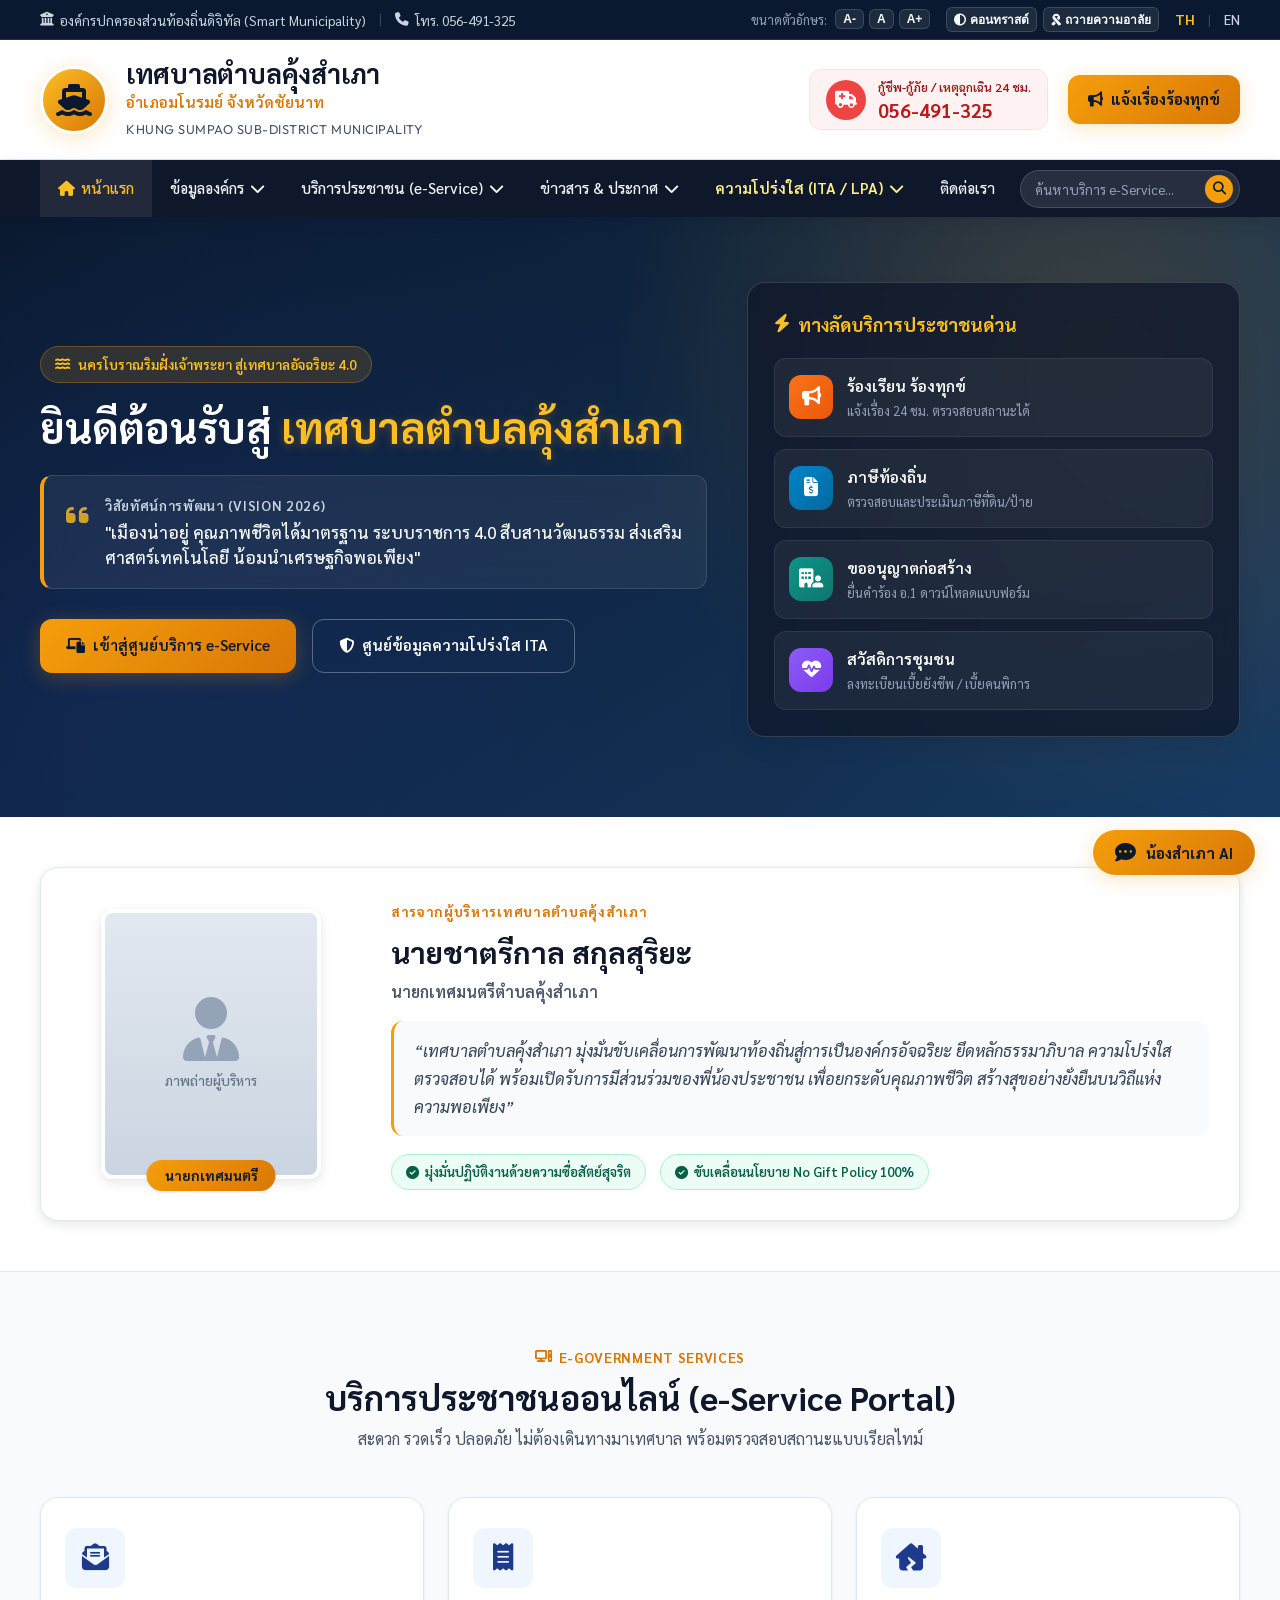
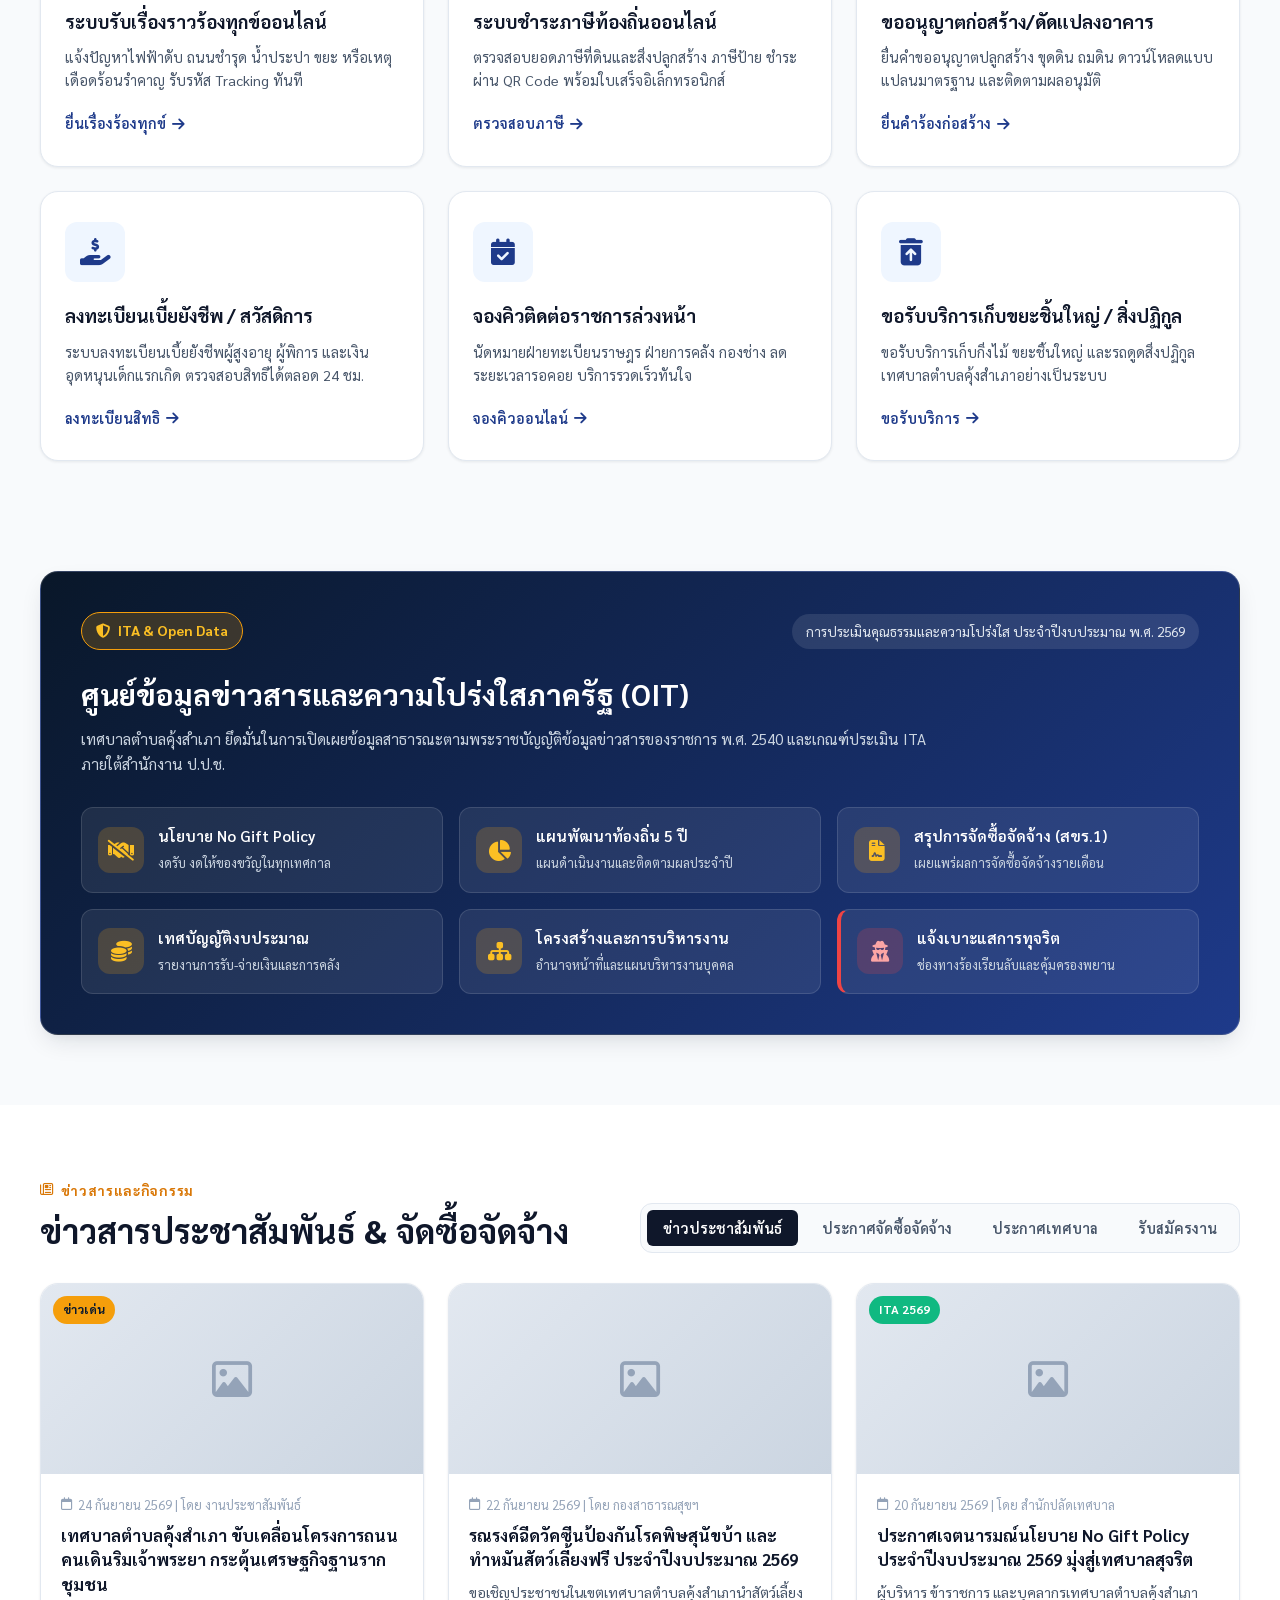
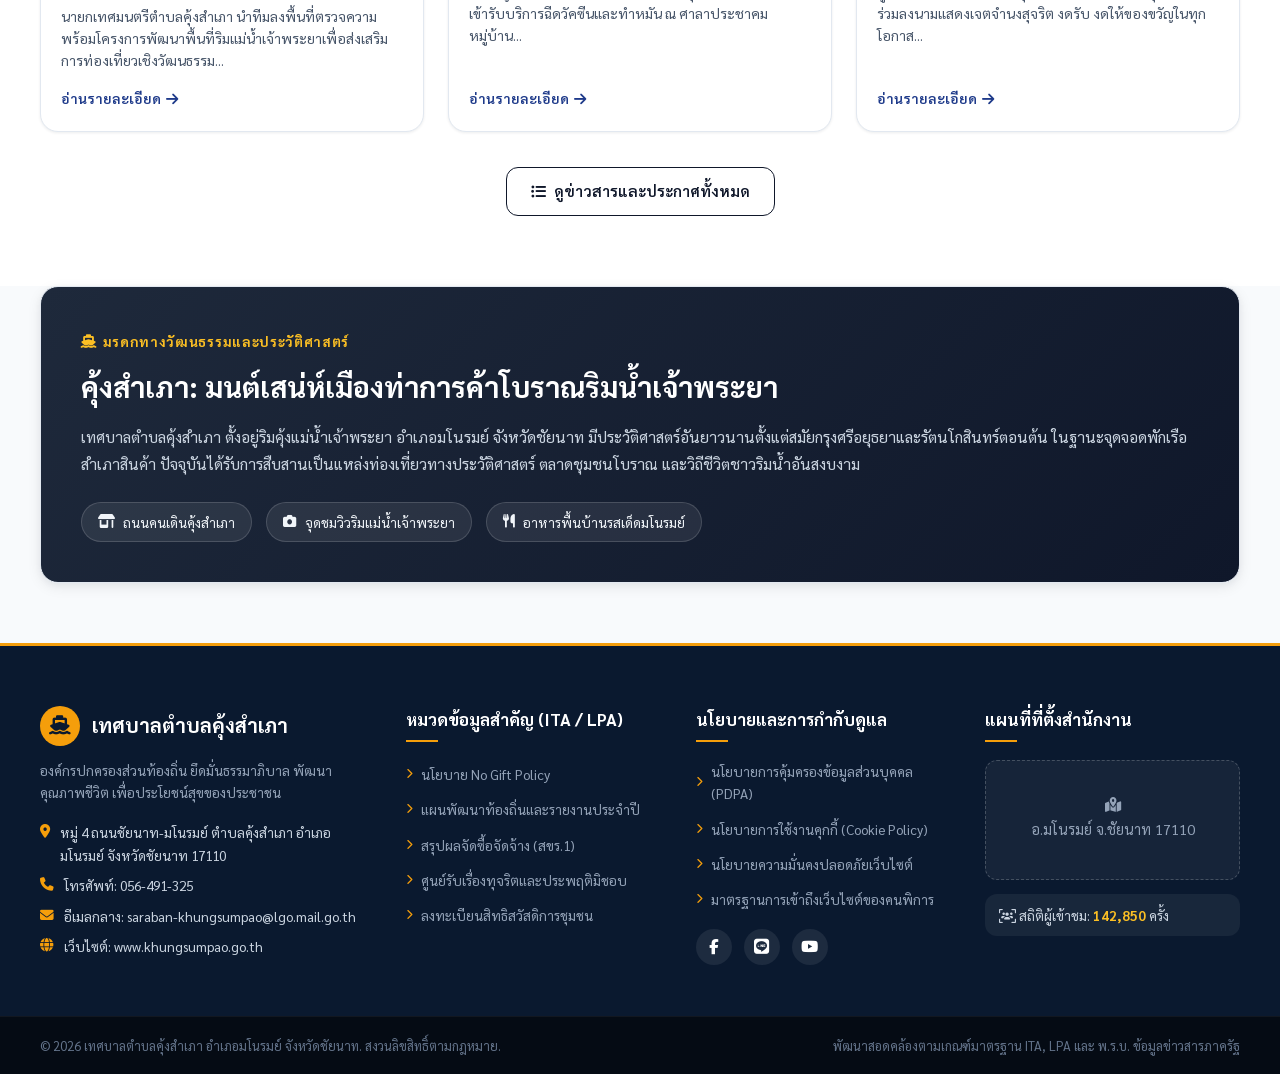
==== index.html @ 27f38ab6 "feat: initial civic portal mockup for Khung Sumpao Sub-District Municipality (ITA/LPA compliant)" ====
<!DOCTYPE html>
<html lang="th">
<head>
    <meta charset="UTF-8">
    <meta name="viewport" content="width=device-width, initial-scale=1.0">
    <title>เทศบาลตำบลคุ้งสำเภา | อำเภอมโนรมย์ จังหวัดชัยนาท (Official Portal)</title>
    <meta name="description" content="เว็บไซต์ทางการเทศบาลตำบลคุ้งสำเภา อ.มโนรมย์ จ.ชัยนาท บริการประชาชนออนไลน์ e-Service ข้อมูลความโปร่งใส ITA/LPA และข่าวสารประชาสัมพันธ์">
    
    <!-- Google Fonts: Sarabun & Outfit -->
    <link rel="preconnect" href="https://fonts.googleapis.com">
    <link rel="preconnect" href="https://fonts.gstatic.com" crossorigin>
    <link href="https://fonts.googleapis.com/css2?family=Outfit:wght@400;500;600;700&family=Sarabun:wght@300;400;500;600;700&display=swap" rel="stylesheet">
    
    <!-- Font Awesome Icons -->
    <link rel="stylesheet" href="https://cdnjs.cloudflare.com/ajax/libs/font-awesome/6.5.1/css/all.min.css">
    
    <!-- Custom CSS -->
    <link rel="stylesheet" href="assets/css/style.css">
</head>
<body>

    <!-- 1. Top Accessibility Bar (มาตรฐานความเท่าเทียมและการเข้าถึงของรัฐ) -->
    <div class="top-bar">
        <div class="container top-bar-content">
            <div class="top-bar-left">
                <span><i class="fa-solid fa-building-columns"></i> องค์กรปกครองส่วนท้องถิ่นดิจิทัล (Smart Municipality)</span>
                <span class="divider">|</span>
                <span><i class="fa-solid fa-phone"></i> โทร. 056-491-325</span>
            </div>
            <div class="top-bar-right">
                <!-- Accessibility Controls (LPA ด้านการอำนวยความสะดวก) -->
                <div class="accessibility-ctrl">
                    <span class="ctrl-label">ขนาดตัวอักษร:</span>
                    <button id="btnFontDec" title="ลดขนาดตัวอักษร">A-</button>
                    <button id="btnFontReset" title="ขนาดตัวอักษรปกติ">A</button>
                    <button id="btnFontInc" title="เพิ่มขนาดตัวอักษร">A+</button>
                </div>
                <div class="theme-ctrl">
                    <button id="btnContrastToggle" title="โหมดคอนทราสต์สูง"><i class="fa-solid fa-circle-half-stroke"></i> คอนทราสต์</button>
                    <button id="btnMourningToggle" title="โหมดถวายความอาลัย"><i class="fa-solid fa-ribbon"></i> ถวายความอาลัย</button>
                </div>
                <div class="lang-switch">
                    <span class="lang active">TH</span>
                    <span class="divider">|</span>
                    <span class="lang">EN</span>
                </div>
            </div>
        </div>
    </div>

    <!-- 2. Main Header & Identity -->
    <header class="main-header">
        <div class="container header-container">
            <div class="brand-identity">
                <!-- Golden Ship Crest Emblem -->
                <div class="emblem-wrapper">
                    <div class="emblem-badge">
                        <i class="fa-solid fa-ship"></i>
                    </div>
                </div>
                <div class="brand-text">
                    <h1 class="brand-title-th">เทศบาลตำบลคุ้งสำเภา</h1>
                    <p class="brand-sub-th">อำเภอมโนรมย์ จังหวัดชัยนาท</p>
                    <span class="brand-title-en">Khung Sumpao Sub-district Municipality</span>
                </div>
            </div>

            <!-- Header Quick Actions & Hotline -->
            <div class="header-actions">
                <div class="hotline-box">
                    <div class="hotline-icon"><i class="fa-solid fa-truck-medical"></i></div>
                    <div class="hotline-info">
                        <span class="hotline-title">กู้ชีพ-กู้ภัย / เหตุฉุกเฉิน 24 ชม.</span>
                        <a href="tel:056491325" class="hotline-number">056-491-325</a>
                    </div>
                </div>
                <a href="#complain" class="btn-complain-header" id="btnComplainHeader">
                    <i class="fa-solid fa-bullhorn"></i> แจ้งเรื่องร้องทุกข์
                </a>
            </div>
        </div>
    </header>

    <!-- 3. Navigation Bar (สอดคล้องตามโครงสร้าง ITA / OIT O1-O43) -->
    <nav class="main-nav" id="mainNav">
        <div class="container nav-container">
            <button class="mobile-menu-toggle" id="mobileMenuToggle" aria-label="เปิดเมนู">
                <i class="fa-solid fa-bars"></i> เมนูหลัก
            </button>
            <ul class="nav-menu" id="navMenu">
                <li class="nav-item active"><a href="#" class="nav-link"><i class="fa-solid fa-house"></i> หน้าแรก</a></li>
                <li class="nav-item has-dropdown">
                    <a href="#about" class="nav-link">ข้อมูลองค์กร <i class="fa-solid fa-chevron-down"></i></a>
                    <ul class="dropdown-menu">
                        <li><a href="#about"><i class="fa-solid fa-landmark"></i> ประวัติความเป็นมา</a></li>
                        <li><a href="#vision"><i class="fa-solid fa-compass"></i> วิสัยทัศน์และพันธกิจ</a></li>
                        <li><a href="#mayor"><i class="fa-solid fa-user-tie"></i> ทำเนียบผู้บริหาร</a></li>
                        <li><a href="#council"><i class="fa-solid fa-users"></i> สมาชิกสภาเทศบาล</a></li>
                        <li><a href="#structure"><i class="fa-solid fa-sitemap"></i> โครงสร้างส่วนราชการ</a></li>
                        <li><a href="#authority"><i class="fa-solid fa-scale-balanced"></i> อำนาจหน้าที่ตามกฎหมาย</a></li>
                    </ul>
                </li>
                <li class="nav-item has-dropdown">
                    <a href="#eservice" class="nav-link">บริการประชาชน (e-Service) <i class="fa-solid fa-chevron-down"></i></a>
                    <ul class="dropdown-menu">
                        <li><a href="#eservice"><i class="fa-solid fa-laptop-file"></i> ศูนย์รวม e-Service ท้องถิ่น</a></li>
                        <li><a href="#complain"><i class="fa-solid fa-envelope-open-text"></i> ยื่นคำร้องเรียน-ร้องทุกข์ออนไลน์</a></li>
                        <li><a href="#tax"><i class="fa-solid fa-receipt"></i> ชำระภาษีที่ดินและป้ายออนไลน์</a></li>
                        <li><a href="#building"><i class="fa-solid fa-file-signature"></i> ขออนุญาตก่อสร้างอาคาร</a></li>
                        <li><a href="#welfare"><i class="fa-solid fa-hand-holding-heart"></i> ตรวจสอบสิทธิเบี้ยยังชีพผู้สูงอายุ/คนพิการ</a></li>
                        <li><a href="#queue"><i class="fa-solid fa-calendar-check"></i> นัดหมายติดต่อราชการล่วงหน้า</a></li>
                    </ul>
                </li>
                <li class="nav-item has-dropdown">
                    <a href="#news" class="nav-link">ข่าวสาร & ประกาศ <i class="fa-solid fa-chevron-down"></i></a>
                    <ul class="dropdown-menu">
                        <li><a href="#news-pr"><i class="fa-regular fa-newspaper"></i> ข่าวประชาสัมพันธ์เทศบาล</a></li>
                        <li><a href="#procure"><i class="fa-solid fa-cart-shopping"></i> ประกาศจัดซื้อจัดจ้าง (e-GP)</a></li>
                        <li><a href="#announce"><i class="fa-solid fa-scroll"></i> ประกาศเทศบาล/ระเบียบข้อบังคับ</a></li>
                        <li><a href="#jobs"><i class="fa-solid fa-briefcase"></i> ประกาศรับสมัครงาน</a></li>
                        <li><a href="#annual-report"><i class="fa-solid fa-book-open"></i> วารสารและรายงานประจำปี</a></li>
                    </ul>
                </li>
                <li class="nav-item has-dropdown">
                    <a href="#ita" class="nav-link highlight-ita">ความโปร่งใส (ITA / LPA) <i class="fa-solid fa-chevron-down"></i></a>
                    <ul class="dropdown-menu">
                        <li><a href="#ita-oit"><i class="fa-solid fa-shield-halved"></i> การประเมินคุณธรรมและความโปร่งใส (ITA)</a></li>
                        <li><a href="#no-gift"><i class="fa-solid fa-handshake-slash"></i> นโยบายไม่รับของขวัญ (No Gift Policy)</a></li>
                        <li><a href="#plans"><i class="fa-solid fa-chart-line"></i> แผนพัฒนาท้องถิ่น & แผนปฏิบัติราชการ</a></li>
                        <li><a href="#budget"><i class="fa-solid fa-coins"></i> เทศบัญญัติงบประมาณรายจ่าย</a></li>
                        <li><a href="#skr1"><i class="fa-solid fa-file-invoice-dollar"></i> สรุปผลการจัดซื้อจัดจ้าง (สขร.1)</a></li>
                        <li><a href="#whistleblower"><i class="fa-solid fa-user-secret"></i> ศูนย์รับเรื่องทุจริตและประพฤติมิชอบ</a></li>
                    </ul>
                </li>
                <li class="nav-item"><a href="#contact" class="nav-link">ติดต่อเรา</a></li>
            </ul>
            <div class="nav-search">
                <input type="text" placeholder="ค้นหาบริการ e-Service..." id="navSearchInput">
                <button type="button" aria-label="ค้นหา"><i class="fa-solid fa-magnifying-glass"></i></button>
            </div>
        </div>
    </nav>

    <!-- 4. Hero Section: Modern Civic Showcase & Vision -->
    <section class="hero-section">
        <div class="hero-backdrop"></div>
        <div class="container hero-container">
            <div class="hero-content">
                <div class="hero-badge">
                    <i class="fa-solid fa-water"></i> นครโบราณริมฝั่งเจ้าพระยา สู่เทศบาลอัจฉริยะ 4.0
                </div>
                <h2 class="hero-heading">ยินดีต้อนรับสู่ <span class="text-gold">เทศบาลตำบลคุ้งสำเภา</span></h2>
                <div class="hero-vision-card">
                    <div class="vision-icon"><i class="fa-solid fa-quote-left"></i></div>
                    <div class="vision-text">
                        <span class="vision-title">วิสัยทัศน์การพัฒนา (Vision 2026)</span>
                        <p class="vision-quote">"เมืองน่าอยู่ คุณภาพชีวิตได้มาตรฐาน ระบบราชการ 4.0 สืบสานวัฒนธรรม ส่งเสริมศาสตร์เทคโนโลยี น้อมนำเศรษฐกิจพอเพียง"</p>
                    </div>
                </div>
                <div class="hero-cta-group">
                    <a href="#eservice" class="btn btn-primary"><i class="fa-solid fa-laptop-file"></i> เข้าสู่ศูนย์บริการ e-Service</a>
                    <a href="#ita" class="btn btn-outline"><i class="fa-solid fa-shield-halved"></i> ศูนย์ข้อมูลความโปร่งใส ITA</a>
                </div>
            </div>

            <!-- Quick Service Floating Card Desk -->
            <div class="hero-quick-services">
                <h3 class="quick-title"><i class="fa-solid fa-bolt"></i> ทางลัดบริการประชาชนด่วน</h3>
                <div class="quick-cards-grid">
                    <a href="#complain" class="quick-card">
                        <div class="q-icon bg-orange"><i class="fa-solid fa-bullhorn"></i></div>
                        <div class="q-desc">
                            <h4>ร้องเรียน ร้องทุกข์</h4>
                            <p>แจ้งเรื่อง 24 ชม. ตรวจสอบสถานะได้</p>
                        </div>
                    </a>
                    <a href="#tax" class="quick-card">
                        <div class="q-icon bg-blue"><i class="fa-solid fa-file-invoice-dollar"></i></div>
                        <div class="q-desc">
                            <h4>ภาษีท้องถิ่น</h4>
                            <p>ตรวจสอบและประเมินภาษีที่ดิน/ป้าย</p>
                        </div>
                    </a>
                    <a href="#building" class="quick-card">
                        <div class="q-icon bg-teal"><i class="fa-solid fa-building-user"></i></div>
                        <div class="q-desc">
                            <h4>ขออนุญาตก่อสร้าง</h4>
                            <p>ยื่นคำร้อง อ.1 ดาวน์โหลดแบบฟอร์ม</p>
                        </div>
                    </a>
                    <a href="#welfare" class="quick-card">
                        <div class="q-icon bg-purple"><i class="fa-solid fa-heart-pulse"></i></div>
                        <div class="q-desc">
                            <h4>สวัสดิการชุมชน</h4>
                            <p>ลงทะเบียนเบี้ยยังชีพ / เบี้ยคนพิการ</p>
                        </div>
                    </a>
                </div>
            </div>
        </div>
    </section>

    <!-- 5. Mayor & Executive Spotlight (เกณฑ์ ITA O3-O4) -->
    <section class="section-mayor" id="mayor">
        <div class="container">
            <div class="mayor-card">
                <div class="mayor-avatar-frame">
                    <div class="avatar-placeholder">
                        <i class="fa-solid fa-user-tie"></i>
                        <span class="avatar-label">ภาพถ่ายผู้บริหาร</span>
                    </div>
                    <div class="mayor-badge-gold">นายกเทศมนตรี</div>
                </div>
                <div class="mayor-message">
                    <span class="sub-lead">สารจากผู้บริหารเทศบาลตำบลคุ้งสำเภา</span>
                    <h3 class="mayor-name">นายชาตรีกาล สกุลสุริยะ</h3>
                    <p class="mayor-role">นายกเทศมนตรีตำบลคุ้งสำเภา</p>
                    <div class="mayor-text">
                        <p>“เทศบาลตำบลคุ้งสำเภา มุ่งมั่นขับเคลื่อนการพัฒนาท้องถิ่นสู่การเป็นองค์กรอัจฉริยะ ยึดหลักธรรมาภิบาล ความโปร่งใส ตรวจสอบได้ พร้อมเปิดรับการมีส่วนร่วมของพี่น้องประชาชน เพื่อยกระดับคุณภาพชีวิต สร้างสุขอย่างยั่งยืนบนวิถีแห่งความพอเพียง”</p>
                    </div>
                    <div class="mayor-signature-line">
                        <div class="policy-pill"><i class="fa-solid fa-check-circle"></i> มุ่งมั่นปฏิบัติงานด้วยความซื่อสัตย์สุจริต</div>
                        <div class="policy-pill"><i class="fa-solid fa-check-circle"></i> ขับเคลื่อนนโยบาย No Gift Policy 100%</div>
                    </div>
                </div>
            </div>
        </div>
    </section>

    <!-- 6. Citizen e-Service Portal (LPA ด้านการบริการสาธารณะ) -->
    <section class="section-eservice" id="eservice">
        <div class="container">
            <div class="section-header text-center">
                <div class="section-tag"><i class="fa-solid fa-computer"></i> e-Government Services</div>
                <h2 class="section-title">บริการประชาชนออนไลน์ (e-Service Portal)</h2>
                <p class="section-subtitle">สะดวก รวดเร็ว ปลอดภัย ไม่ต้องเดินทางมาเทศบาล พร้อมตรวจสอบสถานะแบบเรียลไทม์</p>
            </div>

            <div class="eservice-grid">
                <div class="eservice-card">
                    <div class="eservice-icon-wrap"><i class="fa-solid fa-envelope-open-text"></i></div>
                    <h3>ระบบรับเรื่องราวร้องทุกข์ออนไลน์</h3>
                    <p>แจ้งปัญหาไฟฟ้าดับ ถนนชำรุด น้ำประปา ขยะ หรือเหตุเดือดร้อนรำคาญ รับรหัส Tracking ทันที</p>
                    <a href="#complain" class="card-btn">ยื่นเรื่องร้องทุกข์ <i class="fa-solid fa-arrow-right"></i></a>
                </div>
                <div class="eservice-card">
                    <div class="eservice-icon-wrap"><i class="fa-solid fa-receipt"></i></div>
                    <h3>ระบบชำระภาษีท้องถิ่นออนไลน์</h3>
                    <p>ตรวจสอบยอดภาษีที่ดินและสิ่งปลูกสร้าง ภาษีป้าย ชำระผ่าน QR Code พร้อมใบเสร็จอิเล็กทรอนิกส์</p>
                    <a href="#tax" class="card-btn">ตรวจสอบภาษี <i class="fa-solid fa-arrow-right"></i></a>
                </div>
                <div class="eservice-card">
                    <div class="eservice-icon-wrap"><i class="fa-solid fa-house-chimney-crack"></i></div>
                    <h3>ขออนุญาตก่อสร้าง/ดัดแปลงอาคาร</h3>
                    <p>ยื่นคำขออนุญาตปลูกสร้าง ขุดดิน ถมดิน ดาวน์โหลดแบบแปลนมาตรฐาน และติดตามผลอนุมัติ</p>
                    <a href="#building" class="card-btn">ยื่นคำร้องก่อสร้าง <i class="fa-solid fa-arrow-right"></i></a>
                </div>
                <div class="eservice-card">
                    <div class="eservice-icon-wrap"><i class="fa-solid fa-hand-holding-dollar"></i></div>
                    <h3>ลงทะเบียนเบี้ยยังชีพ / สวัสดิการ</h3>
                    <p>ระบบลงทะเบียนเบี้ยยังชีพผู้สูงอายุ ผู้พิการ และเงินอุดหนุนเด็กแรกเกิด ตรวจสอบสิทธิได้ตลอด 24 ชม.</p>
                    <a href="#welfare" class="card-btn">ลงทะเบียนสิทธิ <i class="fa-solid fa-arrow-right"></i></a>
                </div>
                <div class="eservice-card">
                    <div class="eservice-icon-wrap"><i class="fa-solid fa-calendar-check"></i></div>
                    <h3>จองคิวติดต่อราชการล่วงหน้า</h3>
                    <p>นัดหมายฝ่ายทะเบียนราษฎร ฝ่ายการคลัง กองช่าง ลดระยะเวลารอคอย บริการรวดเร็วทันใจ</p>
                    <a href="#queue" class="card-btn">จองคิวออนไลน์ <i class="fa-solid fa-arrow-right"></i></a>
                </div>
                <div class="eservice-card">
                    <div class="eservice-icon-wrap"><i class="fa-solid fa-trash-can-arrow-up"></i></div>
                    <h3>ขอรับบริการเก็บขยะชิ้นใหญ่ / สิ่งปฏิกูล</h3>
                    <p>ขอรับบริการเก็บกิ่งไม้ ขยะชิ้นใหญ่ และรถดูดสิ่งปฏิกูลเทศบาลตำบลคุ้งสำเภาอย่างเป็นระบบ</p>
                    <a href="#services" class="card-btn">ขอรับบริการ <i class="fa-solid fa-arrow-right"></i></a>
                </div>
            </div>
        </div>
    </section>

    <!-- 7. ITA & Transparency Gateway (ตัวชี้วัด OIT O1-O43) -->
    <section class="section-ita" id="ita">
        <div class="container">
            <div class="ita-banner-card">
                <div class="ita-header-row">
                    <div class="ita-badge-box">
                        <i class="fa-solid fa-shield-halved"></i>
                        <span>ITA & Open Data</span>
                    </div>
                    <div class="ita-status-pill">การประเมินคุณธรรมและความโปร่งใส ประจำปีงบประมาณ พ.ศ. 2569</div>
                </div>
                <div class="ita-content-body">
                    <h2>ศูนย์ข้อมูลข่าวสารและความโปร่งใสภาครัฐ (OIT)</h2>
                    <p>เทศบาลตำบลคุ้งสำเภา ยึดมั่นในการเปิดเผยข้อมูลสาธารณะตามพระราชบัญญัติข้อมูลข่าวสารของราชการ พ.ศ. 2540 และเกณฑ์ประเมิน ITA ภายใต้สำนักงาน ป.ป.ช.</p>
                </div>

                <div class="ita-quick-grid">
                    <a href="#no-gift" class="ita-item">
                        <div class="ita-icon"><i class="fa-solid fa-handshake-slash"></i></div>
                        <div class="ita-info">
                            <strong>นโยบาย No Gift Policy</strong>
                            <span>งดรับ งดให้ของขวัญในทุกเทศกาล</span>
                        </div>
                    </a>
                    <a href="#plans" class="ita-item">
                        <div class="ita-icon"><i class="fa-solid fa-chart-pie"></i></div>
                        <div class="ita-info">
                            <strong>แผนพัฒนาท้องถิ่น 5 ปี</strong>
                            <span>แผนดำเนินงานและติดตามผลประจำปี</span>
                        </div>
                    </a>
                    <a href="#procure" class="ita-item">
                        <div class="ita-icon"><i class="fa-solid fa-file-contract"></i></div>
                        <div class="ita-info">
                            <strong>สรุปการจัดซื้อจัดจ้าง (สขร.1)</strong>
                            <span>เผยแพร่ผลการจัดซื้อจัดจ้างรายเดือน</span>
                        </div>
                    </a>
                    <a href="#budget" class="ita-item">
                        <div class="ita-icon"><i class="fa-solid fa-coins"></i></div>
                        <div class="ita-info">
                            <strong>เทศบัญญัติงบประมาณ</strong>
                            <span>รายงานการรับ-จ่ายเงินและการคลัง</span>
                        </div>
                    </a>
                    <a href="#structure" class="ita-item">
                        <div class="ita-icon"><i class="fa-solid fa-sitemap"></i></div>
                        <div class="ita-info">
                            <strong>โครงสร้างและการบริหารงาน</strong>
                            <span>อำนาจหน้าที่และแผนบริหารงานบุคคล</span>
                        </div>
                    </a>
                    <a href="#whistleblower" class="ita-item highlight-red">
                        <div class="ita-icon"><i class="fa-solid fa-user-secret"></i></div>
                        <div class="ita-info">
                            <strong>แจ้งเบาะแสการทุจริต</strong>
                            <span>ช่องทางร้องเรียนลับและคุ้มครองพยาน</span>
                        </div>
                    </a>
                </div>
            </div>
        </div>
    </section>

    <!-- 8. Public News & Procurement Center (ศูนย์ข่าวสารและประกาศ) -->
    <section class="section-news" id="news">
        <div class="container">
            <div class="section-header news-header-flex">
                <div>
                    <div class="section-tag"><i class="fa-regular fa-newspaper"></i> ข่าวสารและกิจกรรม</div>
                    <h2 class="section-title">ข่าวสารประชาสัมพันธ์ & จัดซื้อจัดจ้าง</h2>
                </div>
                <!-- News Filter Tabs -->
                <div class="news-tabs" id="newsTabs">
                    <button class="tab-btn active" data-tab="tab-pr">ข่าวประชาสัมพันธ์</button>
                    <button class="tab-btn" data-tab="tab-procure">ประกาศจัดซื้อจัดจ้าง</button>
                    <button class="tab-btn" data-tab="tab-announce">ประกาศเทศบาล</button>
                    <button class="tab-btn" data-tab="tab-jobs">รับสมัครงาน</button>
                </div>
            </div>

            <!-- Tab 1: ข่าวประชาสัมพันธ์ -->
            <div class="tab-content active" id="tab-pr">
                <div class="news-cards-grid">
                    <article class="news-card">
                        <div class="news-thumb">
                            <div class="thumb-badge">ข่าวเด่น</div>
                            <div class="thumb-placeholder"><i class="fa-regular fa-image"></i></div>
                        </div>
                        <div class="news-body">
                            <div class="news-meta"><i class="fa-regular fa-calendar"></i> 24 กันยายน 2569 | โดย งานประชาสัมพันธ์</div>
                            <h3 class="news-title">เทศบาลตำบลคุ้งสำเภา ขับเคลื่อนโครงการถนนคนเดินริมเจ้าพระยา กระตุ้นเศรษฐกิจฐานรากชุมชน</h3>
                            <p class="news-excerpt">นายกเทศมนตรีตำบลคุ้งสำเภา นำทีมลงพื้นที่ตรวจความพร้อมโครงการพัฒนาพื้นที่ริมแม่น้ำเจ้าพระยาเพื่อส่งเสริมการท่องเที่ยวเชิงวัฒนธรรม...</p>
                            <a href="#" class="news-readmore">อ่านรายละเอียด <i class="fa-solid fa-arrow-right"></i></a>
                        </div>
                    </article>

                    <article class="news-card">
                        <div class="news-thumb">
                            <div class="thumb-placeholder"><i class="fa-regular fa-image"></i></div>
                        </div>
                        <div class="news-body">
                            <div class="news-meta"><i class="fa-regular fa-calendar"></i> 22 กันยายน 2569 | โดย กองสาธารณสุขฯ</div>
                            <h3 class="news-title">รณรงค์ฉีดวัคซีนป้องกันโรคพิษสุนัขบ้า และทำหมันสัตว์เลี้ยงฟรี ประจำปีงบประมาณ 2569</h3>
                            <p class="news-excerpt">ขอเชิญประชาชนในเขตเทศบาลตำบลคุ้งสำเภานำสัตว์เลี้ยงเข้ารับบริการฉีดวัคซีนและทำหมัน ณ ศาลาประชาคมหมู่บ้าน...</p>
                            <a href="#" class="news-readmore">อ่านรายละเอียด <i class="fa-solid fa-arrow-right"></i></a>
                        </div>
                    </article>

                    <article class="news-card">
                        <div class="news-thumb">
                            <div class="thumb-badge badge-green">ITA 2569</div>
                            <div class="thumb-placeholder"><i class="fa-regular fa-image"></i></div>
                        </div>
                        <div class="news-body">
                            <div class="news-meta"><i class="fa-regular fa-calendar"></i> 20 กันยายน 2569 | โดย สำนักปลัดเทศบาล</div>
                            <h3 class="news-title">ประกาศเจตนารมณ์นโยบาย No Gift Policy ประจำปีงบประมาณ 2569 มุ่งสู่เทศบาลสุจริต</h3>
                            <p class="news-excerpt">ผู้บริหาร ข้าราชการ และบุคลากรเทศบาลตำบลคุ้งสำเภา ร่วมลงนามแสดงเจตจำนงสุจริต งดรับ งดให้ของขวัญในทุกโอกาส...</p>
                            <a href="#" class="news-readmore">อ่านรายละเอียด <i class="fa-solid fa-arrow-right"></i></a>
                        </div>
                    </article>
                </div>
            </div>

            <!-- Tab 2: จัดซื้อจัดจ้าง -->
            <div class="tab-content" id="tab-procure">
                <div class="procure-table-card">
                    <table class="table-procure">
                        <thead>
                            <tr>
                                <th>วันที่ประกาศ</th>
                                <th>รายการจัดซื้อจัดจ้าง</th>
                                <th>ราคากลาง (บาท)</th>
                                <th>เอกสารดาวน์โหลด</th>
                            </tr>
                        </thead>
                        <tbody>
                            <tr>
                                <td>23 ก.ย. 2569</td>
                                <td>ประกวดราคาจ้างก่อสร้างปรับปรุงผิวจราจรแอสฟัลต์คอนกรีต หมู่ที่ 2 ด้วยวิธี e-Bidding</td>
                                <td>1,450,000.00</td>
                                <td><a href="#" class="btn-pdf"><i class="fa-solid fa-file-pdf"></i> ดาวน์โหลด TOR</a></td>
                            </tr>
                            <tr>
                                <td>21 ก.ย. 2569</td>
                                <td>ประกาศผู้ชนะการเสนอราคา ซื้อวัสดุการเกษตรและปรับปรุงภูมิทัศน์ริมน้ำเจ้าพระยา</td>
                                <td>185,000.00</td>
                                <td><a href="#" class="btn-pdf"><i class="fa-solid fa-file-pdf"></i> รายละเอียด</a></td>
                            </tr>
                            <tr>
                                <td>18 ก.ย. 2569</td>
                                <td>สรุปผลการดำเนินการจัดซื้อจัดจ้างในรอบเดือน สิงหาคม 2569 (แบบ สขร.1)</td>
                                <td>-</td>
                                <td><a href="#" class="btn-pdf"><i class="fa-solid fa-file-pdf"></i> สขร.1 (PDF)</a></td>
                            </tr>
                        </tbody>
                    </table>
                </div>
            </div>

            <!-- Tab 3: ประกาศเทศบาล -->
            <div class="tab-content" id="tab-announce">
                <div class="procure-table-card">
                    <table class="table-procure">
                        <thead>
                            <tr>
                                <th>วันที่ประกาศ</th>
                                <th>หัวข้อประกาศเทศบาล</th>
                                <th>หน่วยงานที่ออกประกาศ</th>
                                <th>ดาวน์โหลด</th>
                            </tr>
                        </thead>
                        <tbody>
                            <tr>
                                <td>15 ก.ย. 2569</td>
                                <td>ประกาศกำหนดวัน เวลา และสถานที่จัดเก็บภาษีที่ดินและสิ่งปลูกสร้าง ประจำปี พ.ศ. 2570</td>
                                <td>กองคลัง</td>
                                <td><a href="#" class="btn-pdf"><i class="fa-solid fa-file-pdf"></i> ประกาศ (PDF)</a></td>
                            </tr>
                            <tr>
                                <td>10 ก.ย. 2569</td>
                                <td>ประกาศมาตรการประหยัดพลังงานและการใช้ทรัพยากรอย่างคุ้มค่าภายในสำนักงานเทศบาล</td>
                                <td>สำนักปลัดเทศบาล</td>
                                <td><a href="#" class="btn-pdf"><i class="fa-solid fa-file-pdf"></i> เอกสาร (PDF)</a></td>
                            </tr>
                        </tbody>
                    </table>
                </div>
            </div>

            <!-- Tab 4: รับสมัครงาน -->
            <div class="tab-content" id="tab-jobs">
                <div class="procure-table-card">
                    <table class="table-procure">
                        <thead>
                            <tr>
                                <th>วันที่ประกาศ</th>
                                <th>ตำแหน่งที่เปิดรับสมัคร</th>
                                <th>จำนวนอัตรา</th>
                                <th>รายละเอียด</th>
                            </tr>
                        </thead>
                        <tbody>
                            <tr>
                                <td>19 ก.ย. 2569</td>
                                <td>รับสมัครบุคคลเพื่อเลือกสรรเป็นพนักงานจ้าง ตำแหน่ง ผู้ช่วยนายช่างโยธา</td>
                                <td>1 อัตรา</td>
                                <td><a href="#" class="btn-pdf"><i class="fa-solid fa-file-pdf"></i> ประกาศรับสมัคร</a></td>
                            </tr>
                        </tbody>
                    </table>
                </div>
            </div>

            <div class="view-all-row">
                <a href="#all-news" class="btn btn-outline-dark"><i class="fa-solid fa-list-ul"></i> ดูข่าวสารและประกาศทั้งหมด</a>
            </div>
        </div>
    </section>

    <!-- 9. Heritage & Riverside Community Spotlight (อัตลักษณ์คุ้งสำเภา) -->
    <section class="section-heritage">
        <div class="container">
            <div class="heritage-card">
                <div class="heritage-content">
                    <span class="heritage-tag"><i class="fa-solid fa-ship"></i> มรดกทางวัฒนธรรมและประวัติศาสตร์</span>
                    <h2>คุ้งสำเภา: มนต์เสน่ห์เมืองท่าการค้าโบราณริมน้ำเจ้าพระยา</h2>
                    <p>เทศบาลตำบลคุ้งสำเภา ตั้งอยู่ริมคุ้งแม่น้ำเจ้าพระยา อำเภอมโนรมย์ จังหวัดชัยนาท มีประวัติศาสตร์อันยาวนานตั้งแต่สมัยกรุงศรีอยุธยาและรัตนโกสินทร์ตอนต้น ในฐานะจุดจอดพักเรือสำเภาสินค้า ปัจจุบันได้รับการสืบสานเป็นแหล่งท่องเที่ยวทางประวัติศาสตร์ ตลาดชุมชนโบราณ และวิถีชีวิตชาวริมน้ำอันสงบงาม</p>
                    <div class="heritage-highlights">
                        <div class="h-badge"><i class="fa-solid fa-shop"></i> ถนนคนเดินคุ้งสำเภา</div>
                        <div class="h-badge"><i class="fa-solid fa-camera"></i> จุดชมวิวริมแม่น้ำเจ้าพระยา</div>
                        <div class="h-badge"><i class="fa-solid fa-utensils"></i> อาหารพื้นบ้านรสเด็ดมโนรมย์</div>
                    </div>
                </div>
            </div>
        </div>
    </section>

    <!-- 10. AI Civic Assistant Widget ("น้องสำเภา AI" ผู้ช่วยอัจฉริยะ) -->
    <div class="ai-widget-wrapper" id="aiWidget">
        <div class="ai-chat-window" id="aiChatWindow">
            <div class="ai-chat-header">
                <div class="ai-avatar"><i class="fa-solid fa-robot"></i></div>
                <div class="ai-header-info">
                    <h4>น้องสำเภา AI (Civic Assistant)</h4>
                    <span>ผู้ช่วยอัจฉริยะเทศบาลตำบลคุ้งสำเภา</span>
                </div>
                <button class="ai-close-btn" id="aiCloseBtn"><i class="fa-solid fa-xmark"></i></button>
            </div>
            <div class="ai-chat-body" id="aiChatBody">
                <div class="ai-msg bot">
                    <p>สวัสดีครับ! ผมคือ <strong>น้องสำเภา AI</strong> ผู้ช่วยอัจฉริยะ ยินดีให้ข้อมูลบริการประชาชน นโยบาย ITA หรือค้นหาเอกสารราชการครับ วันนี้มีอะไรให้ผมช่วยไหมครับ?</p>
                </div>
                <div class="ai-chips">
                    <button class="chip" data-query="ขั้นตอนยื่นคำร้องทุกข์">📢 ร้องเรียนร้องทุกข์</button>
                    <button class="chip" data-query="ชำระภาษีที่ดิน">💰 ชำระภาษีท้องถิ่น</button>
                    <button class="chip" data-query="นโยบาย No Gift Policy">🛡️ ข้อมูล ITA</button>
                    <button class="chip" data-query="เบอร์โทรติดต่อ">📞 เบอร์โทรเทศบาล</button>
                </div>
            </div>
            <div class="ai-chat-footer">
                <input type="text" id="aiInput" placeholder="พิมพ์คำถาม หรือเรื่องที่ต้องการติดต่อ...">
                <button id="aiSendBtn"><i class="fa-solid fa-paper-plane"></i></button>
            </div>
        </div>
        <button class="ai-fab" id="aiFab" title="ปรึกษาน้องสำเภา AI">
            <i class="fa-solid fa-comment-dots"></i>
            <span class="ai-fab-label">น้องสำเภา AI</span>
        </button>
    </div>

    <!-- 11. Official Footer (มาตรฐานเว็บไซต์หน่วยงานรัฐตาม พ.ร.บ. ข้อมูลข่าวสาร & PDPA) -->
    <footer class="main-footer" id="contact">
        <div class="container footer-grid">
            <!-- Col 1: Contact Info -->
            <div class="footer-col">
                <div class="footer-logo">
                    <div class="emblem-mini"><i class="fa-solid fa-ship"></i></div>
                    <h3>เทศบาลตำบลคุ้งสำเภา</h3>
                </div>
                <p class="footer-text">องค์กรปกครองส่วนท้องถิ่น ยึดมั่นธรรมาภิบาล พัฒนาคุณภาพชีวิต เพื่อประโยชน์สุขของประชาชน</p>
                <div class="contact-details">
                    <p><i class="fa-solid fa-location-dot"></i> หมู่ 4 ถนนชัยนาท-มโนรมย์ ตำบลคุ้งสำเภา อำเภอมโนรมย์ จังหวัดชัยนาท 17110</p>
                    <p><i class="fa-solid fa-phone"></i> โทรศัพท์: 056-491-325</p>
                    <p><i class="fa-solid fa-envelope"></i> อีเมลกลาง: saraban-khungsumpao@lgo.mail.go.th</p>
                    <p><i class="fa-solid fa-globe"></i> เว็บไซต์: www.khungsumpao.go.th</p>
                </div>
            </div>

            <!-- Col 2: Quick Links (LPA/ITA) -->
            <div class="footer-col">
                <h4 class="footer-heading">หมวดข้อมูลสำคัญ (ITA / LPA)</h4>
                <ul class="footer-links">
                    <li><a href="#no-gift"><i class="fa-solid fa-chevron-right"></i> นโยบาย No Gift Policy</a></li>
                    <li><a href="#plans"><i class="fa-solid fa-chevron-right"></i> แผนพัฒนาท้องถิ่นและรายงานประจำปี</a></li>
                    <li><a href="#procure"><i class="fa-solid fa-chevron-right"></i> สรุปผลจัดซื้อจัดจ้าง (สขร.1)</a></li>
                    <li><a href="#whistleblower"><i class="fa-solid fa-chevron-right"></i> ศูนย์รับเรื่องทุจริตและประพฤติมิชอบ</a></li>
                    <li><a href="#welfare"><i class="fa-solid fa-chevron-right"></i> ลงทะเบียนสิทธิสวัสดิการชุมชน</a></li>
                </ul>
            </div>

            <!-- Col 3: Legal & Standards (PDPA) -->
            <div class="footer-col">
                <h4 class="footer-heading">นโยบายและการกำกับดูแล</h4>
                <ul class="footer-links">
                    <li><a href="#"><i class="fa-solid fa-chevron-right"></i> นโยบายการคุ้มครองข้อมูลส่วนบุคคล (PDPA)</a></li>
                    <li><a href="#"><i class="fa-solid fa-chevron-right"></i> นโยบายการใช้งานคุกกี้ (Cookie Policy)</a></li>
                    <li><a href="#"><i class="fa-solid fa-chevron-right"></i> นโยบายความมั่นคงปลอดภัยเว็บไซต์</a></li>
                    <li><a href="#"><i class="fa-solid fa-chevron-right"></i> มาตรฐานการเข้าถึงเว็บไซต์ของคนพิการ</a></li>
                </ul>
                <div class="social-links">
                    <a href="https://facebook.com" target="_blank" title="Facebook เทศบาล"><i class="fa-brands fa-facebook-f"></i></a>
                    <a href="#" title="LINE Official"><i class="fa-brands fa-line"></i></a>
                    <a href="#" title="YouTube"><i class="fa-brands fa-youtube"></i></a>
                </div>
            </div>

            <!-- Col 4: Location Map & Counter -->
            <div class="footer-col">
                <h4 class="footer-heading">แผนที่ที่ตั้งสำนักงาน</h4>
                <div class="map-placeholder">
                    <i class="fa-solid fa-map-location-dot"></i>
                    <span>อ.มโนรมย์ จ.ชัยนาท 17110</span>
                </div>
                <div class="visitor-counter">
                    <span><i class="fa-solid fa-users-viewfinder"></i> สถิติผู้เข้าชม: <strong>142,850</strong> ครั้ง</span>
                </div>
            </div>
        </div>

        <div class="footer-bottom">
            <div class="container footer-bottom-content">
                <p>© 2026 เทศบาลตำบลคุ้งสำเภา อำเภอมโนรมย์ จังหวัดชัยนาท. สงวนลิขสิทธิ์ตามกฎหมาย.</p>
                <p>พัฒนาสอดคล้องตามเกณฑ์มาตรฐาน ITA, LPA และ พ.ร.บ. ข้อมูลข่าวสารภาครัฐ</p>
            </div>
        </div>
    </footer>

    <!-- Custom JS -->
    <script src="assets/js/main.js"></script>
</body>
</html>
---- assets/css/style.css ----
/* ==========================================================================
   เทศบาลตำบลคุ้งสำเภา (Kueng Sumpao Sub-District Municipality)
   Design System: Modern Civic Editorial & Warm Gold Sapphire
   Compliant with: LPA (Local Performance Assessment) & ITA (OIT O1-O43)
   ========================================================================== */

:root {
    /* Palette Tokens */
    --primary-dark: #0a192f;
    --primary: #0f172a;
    --primary-light: #1e293b;
    --primary-accent: #1e3a8a;
    
    --gold: #f59e0b;
    --gold-dark: #d97706;
    --gold-light: #fbbf24;
    --gold-subtle: #fef3c7;
    
    --bg-page: #f8fafc;
    --bg-surface: #ffffff;
    --bg-alt: #f1f5f9;
    
    --text-main: #0f172a;
    --text-muted: #475569;
    --text-light: #94a3b8;
    --text-white: #ffffff;
    
    --border-color: #e2e8f0;
    --border-gold: #fde68a;
    
    /* Radius & Elevation */
    --radius-sm: 6px;
    --radius-md: 12px;
    --radius-lg: 18px;
    --radius-full: 9999px;
    
    --shadow-sm: 0 1px 3px rgba(15, 23, 42, 0.08);
    --shadow-md: 0 4px 14px rgba(15, 23, 42, 0.08), 0 2px 6px rgba(15, 23, 42, 0.04);
    --shadow-lg: 0 10px 25px -5px rgba(15, 23, 42, 0.12), 0 8px 10px -6px rgba(15, 23, 42, 0.04);
    --shadow-gold: 0 4px 20px rgba(245, 158, 11, 0.25);
    
    /* Transition */
    --transition: all 0.25s ease;
}

/* Base Reset & Typography */
* {
    box-sizing: border-box;
    margin: 0;
    padding: 0;
}

html {
    scroll-behavior: smooth;
    font-size: 16px;
}

body {
    font-family: 'Sarabun', 'Outfit', sans-serif;
    background-color: var(--bg-page);
    color: var(--text-main);
    line-height: 1.65;
    text-align: left;
    -webkit-font-smoothing: antialiased;
}

.container {
    max-width: 1240px;
    margin: 0 auto;
    padding: 0 20px;
}

a {
    color: inherit;
    text-decoration: none;
    transition: var(--transition);
}

img {
    max-width: 100%;
    height: auto;
    display: block;
}

/* ==========================================================================
   1. TOP ACCESSIBILITY BAR (มาตรฐานความเสมอภาคและเข้าถึงได้ของรัฐ)
   ========================================================================== */
.top-bar {
    background-color: var(--primary-dark);
    color: #cbd5e1;
    font-size: 0.85rem;
    padding: 7px 0;
    border-bottom: 1px solid rgba(255, 255, 255, 0.1);
}

.top-bar-content {
    display: flex;
    justify-content: space-between;
    align-items: center;
}

.top-bar-left span {
    display: inline-flex;
    align-items: center;
    gap: 6px;
}

.top-bar-left .divider,
.lang-switch .divider {
    color: rgba(255, 255, 255, 0.2);
    margin: 0 10px;
}

.top-bar-right {
    display: flex;
    align-items: center;
    gap: 16px;
}

.accessibility-ctrl {
    display: inline-flex;
    align-items: center;
    gap: 5px;
}

.accessibility-ctrl .ctrl-label {
    font-size: 0.8rem;
    color: #94a3b8;
    margin-right: 3px;
}

.accessibility-ctrl button,
.theme-ctrl button {
    background: rgba(255, 255, 255, 0.08);
    color: #f8fafc;
    border: 1px solid rgba(255, 255, 255, 0.15);
    border-radius: var(--radius-sm);
    padding: 2px 7px;
    font-size: 0.75rem;
    font-weight: 600;
    cursor: pointer;
    transition: var(--transition);
}

.accessibility-ctrl button:hover,
.theme-ctrl button:hover {
    background: var(--gold);
    color: var(--primary-dark);
    border-color: var(--gold);
}

.theme-ctrl {
    display: inline-flex;
    gap: 6px;
}

.lang-switch .lang {
    cursor: pointer;
    font-weight: 500;
}

.lang-switch .lang.active {
    color: var(--gold-light);
    font-weight: 700;
}

/* ==========================================================================
   2. MAIN HEADER & IDENTITY
   ========================================================================== */
.main-header {
    background: var(--bg-surface);
    padding: 18px 0;
    border-bottom: 1px solid var(--border-color);
}

.header-container {
    display: flex;
    justify-content: space-between;
    align-items: center;
}

.brand-identity {
    display: flex;
    align-items: center;
    gap: 18px;
}

.emblem-wrapper {
    position: relative;
}

.emblem-badge {
    width: 68px;
    height: 68px;
    background: linear-gradient(135deg, var(--gold-light), var(--gold-dark));
    border-radius: 50%;
    display: flex;
    align-items: center;
    justify-content: center;
    color: var(--primary-dark);
    font-size: 2rem;
    box-shadow: var(--shadow-gold);
    border: 3px solid #ffffff;
}

.brand-title-th {
    font-size: 1.65rem;
    font-weight: 700;
    color: var(--primary);
    line-height: 1.2;
    letter-spacing: -0.01em;
}

.brand-sub-th {
    font-size: 0.95rem;
    color: var(--gold-dark);
    font-weight: 600;
}

.brand-title-en {
    font-size: 0.8rem;
    color: var(--text-muted);
    font-family: 'Outfit', sans-serif;
    letter-spacing: 0.04em;
    text-transform: uppercase;
}

.header-actions {
    display: flex;
    align-items: center;
    gap: 20px;
}

.hotline-box {
    display: flex;
    align-items: center;
    gap: 12px;
    padding: 8px 16px;
    background: #fef2f2;
    border: 1px solid #fee2e2;
    border-radius: var(--radius-md);
}

.hotline-icon {
    width: 40px;
    height: 40px;
    border-radius: 50%;
    background: #ef4444;
    color: white;
    display: flex;
    align-items: center;
    justify-content: center;
    font-size: 1.1rem;
}

.hotline-info {
    display: flex;
    flex-direction: column;
}

.hotline-title {
    font-size: 0.75rem;
    color: #991b1b;
    font-weight: 600;
}

.hotline-number {
    font-size: 1.2rem;
    font-weight: 700;
    color: #b91c1c;
    line-height: 1.2;
}

.btn-complain-header {
    display: inline-flex;
    align-items: center;
    gap: 8px;
    background: linear-gradient(135deg, var(--gold), var(--gold-dark));
    color: var(--primary-dark);
    font-weight: 700;
    font-size: 0.95rem;
    padding: 12px 20px;
    border-radius: var(--radius-md);
    box-shadow: var(--shadow-gold);
    border: none;
    cursor: pointer;
}

.btn-complain-header:hover {
    transform: translateY(-2px);
    box-shadow: 0 6px 22px rgba(245, 158, 11, 0.4);
}

/* ==========================================================================
   3. NAVIGATION BAR (สอดคล้องตามโครงสร้าง ITA O1-O43)
   ========================================================================== */
.main-nav {
    background: var(--primary);
    position: sticky;
    top: 0;
    z-index: 1000;
    box-shadow: var(--shadow-md);
}

.nav-container {
    display: flex;
    justify-content: space-between;
    align-items: center;
}

.mobile-menu-toggle {
    display: none;
    background: transparent;
    border: none;
    color: white;
    font-size: 1.1rem;
    padding: 14px 0;
    cursor: pointer;
}

.nav-menu {
    display: flex;
    list-style: none;
    align-items: center;
}

.nav-item {
    position: relative;
}

.nav-link {
    display: inline-flex;
    align-items: center;
    gap: 6px;
    padding: 16px 18px;
    color: #f1f5f9;
    font-size: 0.95rem;
    font-weight: 500;
    white-space: nowrap;
}

.nav-link:hover,
.nav-item.active .nav-link {
    background: rgba(255, 255, 255, 0.08);
    color: var(--gold-light);
}

.nav-link.highlight-ita {
    color: #fef08a;
    font-weight: 600;
}

.nav-link.highlight-ita:hover {
    background: rgba(245, 158, 11, 0.15);
    color: var(--gold-light);
}

/* Dropdown */
.dropdown-menu {
    position: absolute;
    top: 100%;
    left: 0;
    background: var(--bg-surface);
    min-width: 270px;
    list-style: none;
    padding: 8px 0;
    border-radius: 0 0 var(--radius-md) var(--radius-md);
    box-shadow: var(--shadow-lg);
    border: 1px solid var(--border-color);
    border-top: 3px solid var(--gold);
    display: none;
    animation: fadeInMenu 0.2s ease forwards;
}

.dropdown-menu li a {
    display: flex;
    align-items: center;
    gap: 10px;
    padding: 10px 18px;
    color: var(--text-main);
    font-size: 0.9rem;
}

.dropdown-menu li a:hover {
    background: var(--bg-alt);
    color: var(--primary-accent);
    padding-left: 24px;
}

.dropdown-menu li a i {
    color: var(--gold);
    font-size: 0.95rem;
    width: 18px;
    text-align: center;
}

.nav-item:hover > .dropdown-menu {
    display: block;
}

@keyframes fadeInMenu {
    from { opacity: 0; transform: translateY(8px); }
    to { opacity: 1; transform: translateY(0); }
}

.nav-search {
    display: flex;
    align-items: center;
    background: rgba(255, 255, 255, 0.1);
    border-radius: var(--radius-full);
    padding: 4px 6px 4px 14px;
    border: 1px solid rgba(255, 255, 255, 0.15);
}

.nav-search input {
    background: transparent;
    border: none;
    color: white;
    font-size: 0.85rem;
    font-family: inherit;
    outline: none;
    width: 170px;
}

.nav-search input::placeholder {
    color: #94a3b8;
}

.nav-search button {
    background: var(--gold);
    border: none;
    color: var(--primary-dark);
    width: 28px;
    height: 28px;
    border-radius: 50%;
    display: flex;
    align-items: center;
    justify-content: center;
    cursor: pointer;
    transition: var(--transition);
}

.nav-search button:hover {
    background: var(--gold-light);
}

/* ==========================================================================
   4. HERO SECTION: MODERN CIVIC SHOWCASE & VISION
   ========================================================================== */
.hero-section {
    position: relative;
    background: linear-gradient(135deg, #091729 0%, #0f2744 50%, #173b64 100%);
    color: white;
    padding: 65px 0 80px;
    overflow: hidden;
}

.hero-backdrop {
    position: absolute;
    top: 0; left: 0; right: 0; bottom: 0;
    background: radial-gradient(circle at 85% 20%, rgba(245, 158, 11, 0.18) 0%, transparent 40%),
                radial-gradient(circle at 10% 80%, rgba(30, 58, 138, 0.3) 0%, transparent 50%);
    pointer-events: none;
}

.hero-container {
    position: relative;
    display: grid;
    grid-template-columns: 1.15fr 0.85fr;
    gap: 40px;
    align-items: center;
}

.hero-badge {
    display: inline-flex;
    align-items: center;
    gap: 8px;
    background: rgba(245, 158, 11, 0.15);
    color: var(--gold-light);
    border: 1px solid rgba(245, 158, 11, 0.3);
    padding: 6px 14px;
    border-radius: var(--radius-full);
    font-size: 0.85rem;
    font-weight: 600;
    margin-bottom: 18px;
}

.hero-heading {
    font-size: 2.6rem;
    font-weight: 700;
    line-height: 1.25;
    margin-bottom: 22px;
}

.text-gold {
    color: var(--gold-light);
    text-shadow: 0 2px 10px rgba(245, 158, 11, 0.3);
}

.hero-vision-card {
    display: flex;
    gap: 16px;
    background: rgba(255, 255, 255, 0.06);
    backdrop-filter: blur(12px);
    border: 1px solid rgba(255, 255, 255, 0.12);
    border-left: 4px solid var(--gold);
    padding: 18px 22px;
    border-radius: var(--radius-md);
    margin-bottom: 30px;
}

.vision-icon {
    font-size: 1.6rem;
    color: var(--gold-light);
    opacity: 0.8;
}

.vision-title {
    display: block;
    font-size: 0.85rem;
    text-transform: uppercase;
    letter-spacing: 0.05em;
    color: #cbd5e1;
    font-weight: 600;
    margin-bottom: 4px;
}

.vision-quote {
    font-size: 1.05rem;
    font-weight: 500;
    line-height: 1.5;
    color: #f8fafc;
}

.hero-cta-group {
    display: flex;
    gap: 16px;
}

.btn {
    display: inline-flex;
    align-items: center;
    gap: 8px;
    padding: 13px 26px;
    border-radius: var(--radius-md);
    font-weight: 600;
    font-size: 0.95rem;
    cursor: pointer;
    transition: var(--transition);
}

.btn-primary {
    background: linear-gradient(135deg, var(--gold), var(--gold-dark));
    color: var(--primary-dark);
    box-shadow: var(--shadow-gold);
}

.btn-primary:hover {
    transform: translateY(-2px);
    box-shadow: 0 8px 25px rgba(245, 158, 11, 0.45);
}

.btn-outline {
    background: transparent;
    color: white;
    border: 1.5px solid rgba(255, 255, 255, 0.3);
}

.btn-outline:hover {
    background: rgba(255, 255, 255, 0.1);
    border-color: white;
}

/* Quick Services Floating Cards */
.hero-quick-services {
    background: rgba(15, 23, 42, 0.75);
    backdrop-filter: blur(16px);
    border: 1px solid rgba(255, 255, 255, 0.15);
    border-radius: var(--radius-lg);
    padding: 26px;
    box-shadow: var(--shadow-lg);
}

.quick-title {
    font-size: 1.15rem;
    font-weight: 700;
    color: var(--gold-light);
    margin-bottom: 18px;
    display: flex;
    align-items: center;
    gap: 8px;
}

.quick-cards-grid {
    display: grid;
    grid-template-columns: 1fr;
    gap: 12px;
}

.quick-card {
    display: flex;
    align-items: center;
    gap: 14px;
    background: rgba(255, 255, 255, 0.05);
    border: 1px solid rgba(255, 255, 255, 0.08);
    border-radius: var(--radius-md);
    padding: 14px;
    transition: var(--transition);
}

.quick-card:hover {
    background: rgba(255, 255, 255, 0.12);
    transform: translateX(4px);
    border-color: var(--gold);
}

.q-icon {
    width: 44px;
    height: 44px;
    border-radius: var(--radius-md);
    display: flex;
    align-items: center;
    justify-content: center;
    font-size: 1.2rem;
    color: white;
    flex-shrink: 0;
}

.bg-orange { background: linear-gradient(135deg, #f97316, #ea580c); }
.bg-blue   { background: linear-gradient(135deg, #0284c7, #0369a1); }
.bg-teal   { background: linear-gradient(135deg, #0d9488, #0f766e); }
.bg-purple { background: linear-gradient(135deg, #8b5cf6, #7c3aed); }

.q-desc h4 {
    font-size: 0.98rem;
    font-weight: 600;
    color: white;
    margin-bottom: 2px;
}

.q-desc p {
    font-size: 0.8rem;
    color: #94a3b8;
}

/* ==========================================================================
   5. MAYOR & EXECUTIVE SPOTLIGHT (เกณฑ์ ITA O3-O4)
   ========================================================================== */
.section-mayor {
    padding: 50px 0;
    background: var(--bg-surface);
    border-bottom: 1px solid var(--border-color);
}

.mayor-card {
    display: grid;
    grid-template-columns: 280px 1fr;
    gap: 40px;
    align-items: center;
    background: #ffffff;
    border-radius: var(--radius-lg);
    border: 1px solid var(--border-color);
    box-shadow: var(--shadow-md);
    padding: 30px;
}

.mayor-avatar-frame {
    position: relative;
    text-align: center;
}

.avatar-placeholder {
    width: 220px;
    height: 270px;
    margin: 0 auto;
    background: linear-gradient(180deg, #e2e8f0 0%, #cbd5e1 100%);
    border-radius: var(--radius-md);
    display: flex;
    flex-direction: column;
    align-items: center;
    justify-content: center;
    color: #64748b;
    border: 4px solid #ffffff;
    box-shadow: var(--shadow-md);
}

.avatar-placeholder i {
    font-size: 4rem;
    margin-bottom: 8px;
    color: #94a3b8;
}

.avatar-label {
    font-size: 0.85rem;
    font-weight: 500;
}

.mayor-badge-gold {
    position: absolute;
    bottom: -12px;
    left: 50%;
    transform: translateX(-50%);
    background: linear-gradient(135deg, var(--gold), var(--gold-dark));
    color: var(--primary-dark);
    font-weight: 700;
    font-size: 0.85rem;
    padding: 4px 18px;
    border-radius: var(--radius-full);
    box-shadow: var(--shadow-sm);
    white-space: nowrap;
}

.mayor-message .sub-lead {
    font-size: 0.85rem;
    text-transform: uppercase;
    font-weight: 700;
    color: var(--gold-dark);
    letter-spacing: 0.05em;
}

.mayor-name {
    font-size: 1.85rem;
    font-weight: 700;
    color: var(--primary);
    margin: 4px 0 2px;
}

.mayor-role {
    font-size: 1rem;
    color: var(--text-muted);
    font-weight: 600;
    margin-bottom: 16px;
}

.mayor-text {
    font-size: 1.02rem;
    line-height: 1.7;
    color: #334155;
    background: var(--bg-page);
    padding: 16px 20px;
    border-radius: var(--radius-md);
    border-left: 3px solid var(--gold);
    margin-bottom: 18px;
    font-style: italic;
}

.mayor-signature-line {
    display: flex;
    gap: 14px;
    flex-wrap: wrap;
}

.policy-pill {
    display: inline-flex;
    align-items: center;
    gap: 6px;
    background: #ecfdf5;
    color: #065f46;
    border: 1px solid #a7f3d0;
    padding: 6px 14px;
    border-radius: var(--radius-full);
    font-size: 0.82rem;
    font-weight: 600;
}

/* ==========================================================================
   6. CITIZEN e-SERVICE PORTAL (LPA ด้านการบริการสาธารณะ)
   ========================================================================== */
.section-eservice {
    padding: 70px 0;
    background: var(--bg-page);
}

.section-header {
    margin-bottom: 45px;
}

.section-header.text-center {
    text-align: center;
}

.section-tag {
    display: inline-flex;
    align-items: center;
    gap: 6px;
    font-size: 0.85rem;
    font-weight: 700;
    color: var(--gold-dark);
    text-transform: uppercase;
    letter-spacing: 0.05em;
    margin-bottom: 8px;
}

.section-title {
    font-size: 2.1rem;
    font-weight: 700;
    color: var(--primary);
    line-height: 1.3;
}

.section-subtitle {
    font-size: 1rem;
    color: var(--text-muted);
    margin-top: 6px;
}

.eservice-grid {
    display: grid;
    grid-template-columns: repeat(3, 1fr);
    gap: 24px;
}

.eservice-card {
    background: var(--bg-surface);
    border: 1px solid var(--border-color);
    border-radius: var(--radius-lg);
    padding: 30px 24px;
    box-shadow: var(--shadow-sm);
    transition: var(--transition);
    display: flex;
    flex-direction: column;
}

.eservice-card:hover {
    transform: translateY(-5px);
    box-shadow: var(--shadow-lg);
    border-color: var(--gold);
}

.eservice-icon-wrap {
    width: 60px;
    height: 60px;
    border-radius: var(--radius-md);
    background: #eff6ff;
    color: var(--primary-accent);
    display: flex;
    align-items: center;
    justify-content: center;
    font-size: 1.7rem;
    margin-bottom: 18px;
    transition: var(--transition);
}

.eservice-card:hover .eservice-icon-wrap {
    background: var(--gold);
    color: var(--primary-dark);
}

.eservice-card h3 {
    font-size: 1.15rem;
    font-weight: 700;
    color: var(--primary);
    margin-bottom: 10px;
}

.eservice-card p {
    font-size: 0.9rem;
    color: var(--text-muted);
    line-height: 1.6;
    margin-bottom: 20px;
    flex-grow: 1;
}

.card-btn {
    display: inline-flex;
    align-items: center;
    gap: 6px;
    font-size: 0.9rem;
    font-weight: 600;
    color: var(--primary-accent);
}

.card-btn:hover {
    color: var(--gold-dark);
}

/* ==========================================================================
   7. ITA & TRANSPARENCY GATEWAY (OIT O1-O43)
   ========================================================================== */
.section-ita {
    padding: 40px 0 70px;
}

.ita-banner-card {
    background: linear-gradient(135deg, #091729 0%, #1e3a8a 100%);
    border-radius: var(--radius-lg);
    padding: 40px;
    color: white;
    box-shadow: var(--shadow-lg);
    border: 1px solid rgba(255, 255, 255, 0.15);
}

.ita-header-row {
    display: flex;
    justify-content: space-between;
    align-items: center;
    margin-bottom: 20px;
    flex-wrap: wrap;
    gap: 12px;
}

.ita-badge-box {
    display: inline-flex;
    align-items: center;
    gap: 8px;
    background: rgba(245, 158, 11, 0.2);
    border: 1px solid var(--gold);
    color: var(--gold-light);
    font-weight: 700;
    padding: 6px 14px;
    border-radius: var(--radius-full);
    font-size: 0.9rem;
}

.ita-status-pill {
    background: rgba(255, 255, 255, 0.1);
    color: #e2e8f0;
    padding: 6px 14px;
    border-radius: var(--radius-full);
    font-size: 0.85rem;
}

.ita-content-body h2 {
    font-size: 1.85rem;
    font-weight: 700;
    margin-bottom: 8px;
}

.ita-content-body p {
    color: #cbd5e1;
    font-size: 0.95rem;
    max-width: 850px;
    margin-bottom: 30px;
}

.ita-quick-grid {
    display: grid;
    grid-template-columns: repeat(3, 1fr);
    gap: 16px;
}

.ita-item {
    display: flex;
    align-items: center;
    gap: 14px;
    background: rgba(255, 255, 255, 0.08);
    border: 1px solid rgba(255, 255, 255, 0.12);
    border-radius: var(--radius-md);
    padding: 16px;
    transition: var(--transition);
}

.ita-item:hover {
    background: rgba(255, 255, 255, 0.16);
    border-color: var(--gold);
    transform: translateY(-3px);
}

.ita-item.highlight-red {
    border-left: 4px solid #ef4444;
}

.ita-icon {
    width: 46px;
    height: 46px;
    border-radius: var(--radius-md);
    background: rgba(245, 158, 11, 0.2);
    color: var(--gold-light);
    display: flex;
    align-items: center;
    justify-content: center;
    font-size: 1.3rem;
    flex-shrink: 0;
}

.ita-item.highlight-red .ita-icon {
    background: rgba(239, 68, 68, 0.2);
    color: #fca5a5;
}

.ita-info strong {
    display: block;
    font-size: 0.95rem;
    color: #ffffff;
    font-weight: 600;
}

.ita-info span {
    font-size: 0.8rem;
    color: #cbd5e1;
}

/* ==========================================================================
   8. PUBLIC NEWS & PROCUREMENT CENTER
   ========================================================================== */
.section-news {
    padding: 70px 0;
    background: var(--bg-surface);
}

.news-header-flex {
    display: flex;
    justify-content: space-between;
    align-items: flex-end;
    margin-bottom: 30px;
    flex-wrap: wrap;
    gap: 20px;
}

.news-tabs {
    display: flex;
    gap: 8px;
    background: var(--bg-page);
    padding: 6px;
    border-radius: var(--radius-md);
    border: 1px solid var(--border-color);
}

.tab-btn {
    background: transparent;
    border: none;
    padding: 9px 16px;
    border-radius: var(--radius-sm);
    font-family: inherit;
    font-size: 0.9rem;
    font-weight: 600;
    color: var(--text-muted);
    cursor: pointer;
    transition: var(--transition);
}

.tab-btn.active,
.tab-btn:hover {
    background: var(--primary);
    color: white;
}

.tab-content {
    display: none;
}

.tab-content.active {
    display: block;
    animation: fadeInTab 0.3s ease;
}

@keyframes fadeInTab {
    from { opacity: 0; transform: translateY(6px); }
    to { opacity: 1; transform: translateY(0); }
}

.news-cards-grid {
    display: grid;
    grid-template-columns: repeat(3, 1fr);
    gap: 24px;
}

.news-card {
    background: var(--bg-surface);
    border: 1px solid var(--border-color);
    border-radius: var(--radius-lg);
    overflow: hidden;
    box-shadow: var(--shadow-sm);
    transition: var(--transition);
    display: flex;
    flex-direction: column;
}

.news-card:hover {
    transform: translateY(-4px);
    box-shadow: var(--shadow-md);
}

.news-thumb {
    position: relative;
    height: 190px;
    background: linear-gradient(135deg, #e2e8f0, #cbd5e1);
}

.thumb-placeholder {
    width: 100%;
    height: 100%;
    display: flex;
    align-items: center;
    justify-content: center;
    color: #94a3b8;
    font-size: 2.5rem;
}

.thumb-badge {
    position: absolute;
    top: 12px;
    left: 12px;
    background: var(--gold);
    color: var(--primary-dark);
    font-size: 0.75rem;
    font-weight: 700;
    padding: 4px 10px;
    border-radius: var(--radius-full);
}

.thumb-badge.badge-green {
    background: #10b981;
    color: white;
}

.news-body {
    padding: 20px;
    display: flex;
    flex-direction: column;
    flex-grow: 1;
}

.news-meta {
    font-size: 0.8rem;
    color: var(--text-light);
    margin-bottom: 8px;
    display: flex;
    align-items: center;
    gap: 6px;
}

.news-title {
    font-size: 1.05rem;
    font-weight: 700;
    color: var(--primary);
    line-height: 1.45;
    margin-bottom: 10px;
}

.news-excerpt {
    font-size: 0.88rem;
    color: var(--text-muted);
    line-height: 1.55;
    margin-bottom: 16px;
    flex-grow: 1;
}

.news-readmore {
    font-size: 0.88rem;
    font-weight: 600;
    color: var(--primary-accent);
    display: inline-flex;
    align-items: center;
    gap: 5px;
}

.news-readmore:hover {
    color: var(--gold-dark);
}

/* Table Style for Procurement */
.procure-table-card {
    background: var(--bg-surface);
    border: 1px solid var(--border-color);
    border-radius: var(--radius-lg);
    overflow: hidden;
    box-shadow: var(--shadow-sm);
}

.table-procure {
    width: 100%;
    border-collapse: collapse;
    font-size: 0.92rem;
}

.table-procure th {
    background: var(--bg-alt);
    color: var(--primary);
    padding: 14px 18px;
    font-weight: 700;
    border-bottom: 2px solid var(--border-color);
    text-align: left;
}

.table-procure td {
    padding: 14px 18px;
    border-bottom: 1px solid var(--border-color);
    color: var(--text-main);
}

.table-procure tr:hover td {
    background: #f8fafc;
}

.btn-pdf {
    display: inline-flex;
    align-items: center;
    gap: 6px;
    color: #dc2626;
    font-weight: 600;
    font-size: 0.85rem;
    padding: 4px 10px;
    border-radius: var(--radius-sm);
    background: #fef2f2;
}

.btn-pdf:hover {
    background: #fee2e2;
}

.view-all-row {
    margin-top: 35px;
    text-align: center;
}

.btn-outline-dark {
    display: inline-flex;
    align-items: center;
    gap: 8px;
    padding: 11px 24px;
    border-radius: var(--radius-md);
    border: 1.5px solid var(--primary);
    color: var(--primary);
    font-weight: 600;
    font-size: 0.95rem;
}

.btn-outline-dark:hover {
    background: var(--primary);
    color: white;
}

/* ==========================================================================
   9. HERITAGE & RIVERSIDE COMMUNITY SPOTLIGHT
   ========================================================================== */
.section-heritage {
    padding: 0 0 60px;
}

.heritage-card {
    background: linear-gradient(135deg, #1e293b, #0f172a);
    border-radius: var(--radius-lg);
    padding: 40px;
    color: white;
    border: 1px solid var(--border-color);
    box-shadow: var(--shadow-md);
}

.heritage-tag {
    display: inline-flex;
    align-items: center;
    gap: 6px;
    color: var(--gold-light);
    font-size: 0.85rem;
    font-weight: 700;
    text-transform: uppercase;
    letter-spacing: 0.05em;
    margin-bottom: 10px;
}

.heritage-content h2 {
    font-size: 1.8rem;
    font-weight: 700;
    margin-bottom: 14px;
}

.heritage-content p {
    color: #cbd5e1;
    font-size: 0.98rem;
    line-height: 1.7;
    margin-bottom: 24px;
}

.heritage-highlights {
    display: flex;
    gap: 14px;
    flex-wrap: wrap;
}

.h-badge {
    background: rgba(255, 255, 255, 0.08);
    border: 1px solid rgba(255, 255, 255, 0.15);
    padding: 8px 16px;
    border-radius: var(--radius-full);
    font-size: 0.85rem;
    color: #f1f5f9;
    display: flex;
    align-items: center;
    gap: 8px;
}

/* ==========================================================================
   10. AI CIVIC ASSISTANT WIDGET ("น้องสำเภา AI")
   ========================================================================== */
.ai-widget-wrapper {
    position: fixed;
    bottom: 25px;
    right: 25px;
    z-index: 9999;
}

.ai-fab {
    display: flex;
    align-items: center;
    gap: 10px;
    background: linear-gradient(135deg, var(--gold), var(--gold-dark));
    color: var(--primary-dark);
    border: none;
    padding: 12px 22px;
    border-radius: var(--radius-full);
    box-shadow: var(--shadow-gold);
    cursor: pointer;
    font-family: inherit;
    font-weight: 700;
    font-size: 0.95rem;
    transition: var(--transition);
}

.ai-fab i {
    font-size: 1.3rem;
}

.ai-fab:hover {
    transform: scale(1.05);
    box-shadow: 0 8px 25px rgba(245, 158, 11, 0.5);
}

.ai-chat-window {
    position: absolute;
    bottom: 65px;
    right: 0;
    width: 360px;
    height: 480px;
    background: var(--bg-surface);
    border-radius: var(--radius-lg);
    box-shadow: var(--shadow-lg);
    border: 1px solid var(--border-color);
    display: none;
    flex-direction: column;
    overflow: hidden;
    animation: slideUpAi 0.25s ease forwards;
}

.ai-chat-window.open {
    display: flex;
}

@keyframes slideUpAi {
    from { opacity: 0; transform: translateY(15px); }
    to { opacity: 1; transform: translateY(0); }
}

.ai-chat-header {
    background: var(--primary);
    color: white;
    padding: 14px 18px;
    display: flex;
    align-items: center;
    gap: 12px;
}

.ai-avatar {
    width: 36px;
    height: 36px;
    border-radius: 50%;
    background: var(--gold);
    color: var(--primary-dark);
    display: flex;
    align-items: center;
    justify-content: center;
    font-size: 1.1rem;
}

.ai-header-info {
    flex-grow: 1;
}

.ai-header-info h4 {
    font-size: 0.92rem;
    font-weight: 700;
}

.ai-header-info span {
    font-size: 0.72rem;
    color: #94a3b8;
}

.ai-close-btn {
    background: transparent;
    border: none;
    color: #94a3b8;
    font-size: 1.1rem;
    cursor: pointer;
}

.ai-close-btn:hover {
    color: white;
}

.ai-chat-body {
    flex-grow: 1;
    padding: 16px;
    overflow-y: auto;
    background: var(--bg-page);
    display: flex;
    flex-direction: column;
    gap: 12px;
}

.ai-msg {
    max-width: 85%;
    padding: 10px 14px;
    border-radius: 14px;
    font-size: 0.88rem;
    line-height: 1.45;
}

.ai-msg.bot {
    background: var(--bg-surface);
    color: var(--text-main);
    align-self: flex-start;
    border: 1px solid var(--border-color);
    border-bottom-left-radius: 4px;
}

.ai-msg.user {
    background: var(--primary);
    color: white;
    align-self: flex-end;
    border-bottom-right-radius: 4px;
}

.ai-chips {
    display: flex;
    flex-wrap: wrap;
    gap: 6px;
    margin-top: 4px;
}

.ai-chips .chip {
    background: var(--bg-surface);
    border: 1px solid var(--border-color);
    padding: 5px 10px;
    border-radius: var(--radius-full);
    font-size: 0.78rem;
    font-family: inherit;
    cursor: pointer;
    transition: var(--transition);
}

.ai-chips .chip:hover {
    background: var(--gold);
    color: var(--primary-dark);
    border-color: var(--gold);
}

.ai-chat-footer {
    display: flex;
    padding: 10px 14px;
    background: var(--bg-surface);
    border-top: 1px solid var(--border-color);
}

.ai-chat-footer input {
    flex-grow: 1;
    border: 1px solid var(--border-color);
    border-radius: var(--radius-full);
    padding: 8px 14px;
    font-family: inherit;
    font-size: 0.85rem;
    outline: none;
}

.ai-chat-footer button {
    background: var(--gold);
    border: none;
    color: var(--primary-dark);
    width: 36px;
    height: 36px;
    border-radius: 50%;
    margin-left: 8px;
    cursor: pointer;
}

/* ==========================================================================
   11. OFFICIAL FOOTER (มาตรฐาน พ.ร.บ. ข้อมูลข่าวสาร & PDPA)
   ========================================================================== */
.main-footer {
    background: var(--primary-dark);
    color: #cbd5e1;
    padding: 60px 0 0;
    font-size: 0.9rem;
    border-top: 3px solid var(--gold);
}

.footer-grid {
    display: grid;
    grid-template-columns: 1.3fr 1fr 1fr 1fr;
    gap: 35px;
    padding-bottom: 50px;
}

.footer-logo {
    display: flex;
    align-items: center;
    gap: 12px;
    margin-bottom: 14px;
}

.emblem-mini {
    width: 40px;
    height: 40px;
    border-radius: 50%;
    background: var(--gold);
    color: var(--primary-dark);
    display: flex;
    align-items: center;
    justify-content: center;
    font-size: 1.2rem;
}

.footer-logo h3 {
    font-size: 1.25rem;
    color: white;
}

.footer-text {
    font-size: 0.85rem;
    color: #94a3b8;
    margin-bottom: 18px;
    line-height: 1.6;
}

.contact-details p {
    margin-bottom: 8px;
    display: flex;
    align-items: flex-start;
    gap: 10px;
    font-size: 0.85rem;
}

.contact-details p i {
    color: var(--gold);
    margin-top: 4px;
}

.footer-heading {
    color: white;
    font-size: 1.05rem;
    font-weight: 700;
    margin-bottom: 18px;
    position: relative;
    padding-bottom: 8px;
}

.footer-heading::after {
    content: '';
    position: absolute;
    bottom: 0;
    left: 0;
    width: 32px;
    height: 2px;
    background: var(--gold);
}

.footer-links {
    list-style: none;
}

.footer-links li {
    margin-bottom: 10px;
}

.footer-links li a {
    color: #94a3b8;
    display: inline-flex;
    align-items: center;
    gap: 8px;
    font-size: 0.85rem;
}

.footer-links li a:hover {
    color: var(--gold-light);
    transform: translateX(4px);
}

.footer-links li a i {
    font-size: 0.65rem;
    color: var(--gold);
}

.social-links {
    display: flex;
    gap: 12px;
    margin-top: 18px;
}

.social-links a {
    width: 36px;
    height: 36px;
    border-radius: 50%;
    background: rgba(255, 255, 255, 0.08);
    display: flex;
    align-items: center;
    justify-content: center;
    color: white;
    font-size: 0.95rem;
}

.social-links a:hover {
    background: var(--gold);
    color: var(--primary-dark);
}

.map-placeholder {
    height: 120px;
    background: rgba(255, 255, 255, 0.05);
    border: 1px dashed rgba(255, 255, 255, 0.2);
    border-radius: var(--radius-md);
    display: flex;
    flex-direction: column;
    align-items: center;
    justify-content: center;
    color: #94a3b8;
    gap: 6px;
    margin-bottom: 14px;
}

.visitor-counter {
    background: rgba(255, 255, 255, 0.06);
    padding: 10px 14px;
    border-radius: var(--radius-md);
    font-size: 0.85rem;
}

.visitor-counter strong {
    color: var(--gold-light);
}

.footer-bottom {
    background: #050b14;
    padding: 18px 0;
    font-size: 0.8rem;
    color: #64748b;
    border-top: 1px solid rgba(255, 255, 255, 0.05);
}

.footer-bottom-content {
    display: flex;
    justify-content: space-between;
    align-items: center;
    flex-wrap: wrap;
    gap: 10px;
}

/* ==========================================================================
   12. ACCESSIBILITY & THEME MODES
   ========================================================================== */
/* Font Sizing */
body.font-large { font-size: 18px; }
body.font-small { font-size: 14px; }

/* High Contrast Mode */
body.high-contrast {
    background: #000000 !important;
    color: #ffffff !important;
}

body.high-contrast .main-header,
body.high-contrast .main-nav,
body.high-contrast .section-mayor,
body.high-contrast .section-eservice,
body.high-contrast .section-news,
body.high-contrast .eservice-card,
body.high-contrast .news-card,
body.high-contrast .mayor-card {
    background: #121212 !important;
    color: #ffffff !important;
    border-color: #ffd700 !important;
}

body.high-contrast a,
body.high-contrast h1,
body.high-contrast h2,
body.high-contrast h3,
body.high-contrast h4 {
    color: #ffd700 !important;
}

/* Mourning Mode (Grayscale) */
body.mourning-mode {
    filter: grayscale(100%);
    -webkit-filter: grayscale(100%);
}

/* ==========================================================================
   13. RESPONSIVE MEDIA QUERIES
   ========================================================================== */
@media (max-width: 1024px) {
    .hero-container {
        grid-template-columns: 1fr;
    }
    .footer-grid {
        grid-template-columns: 1fr 1fr;
    }
    .eservice-grid,
    .news-cards-grid,
    .ita-quick-grid {
        grid-template-columns: repeat(2, 1fr);
    }
}

@media (max-width: 768px) {
    .top-bar-content {
        flex-direction: column;
        gap: 8px;
        text-align: center;
    }
    .header-container {
        flex-direction: column;
        gap: 16px;
        text-align: center;
    }
    .brand-identity {
        flex-direction: column;
    }
    .mobile-menu-toggle {
        display: block;
    }
    .nav-menu {
        display: none;
        flex-direction: column;
        width: 100%;
    }
    .nav-menu.open {
        display: flex;
    }
    .nav-item {
        width: 100%;
    }
    .nav-link {
        width: 100%;
        justify-content: space-between;
    }
    .dropdown-menu {
        position: static;
        width: 100%;
        box-shadow: none;
        border-radius: 0;
        background: #1e293b;
    }
    .dropdown-menu li a {
        color: #e2e8f0;
    }
    .mayor-card {
        grid-template-columns: 1fr;
        text-align: center;
    }
    .mayor-signature-line {
        justify-content: center;
    }
    .eservice-grid,
    .news-cards-grid,
    .ita-quick-grid {
        grid-template-columns: 1fr;
    }
    .news-header-flex {
        flex-direction: column;
        align-items: flex-start;
    }
    .news-tabs {
        width: 100%;
        overflow-x: auto;
    }
    .footer-grid {
        grid-template-columns: 1fr;
    }
    .ai-chat-window {
        width: 90vw;
        right: -10px;
    }
}
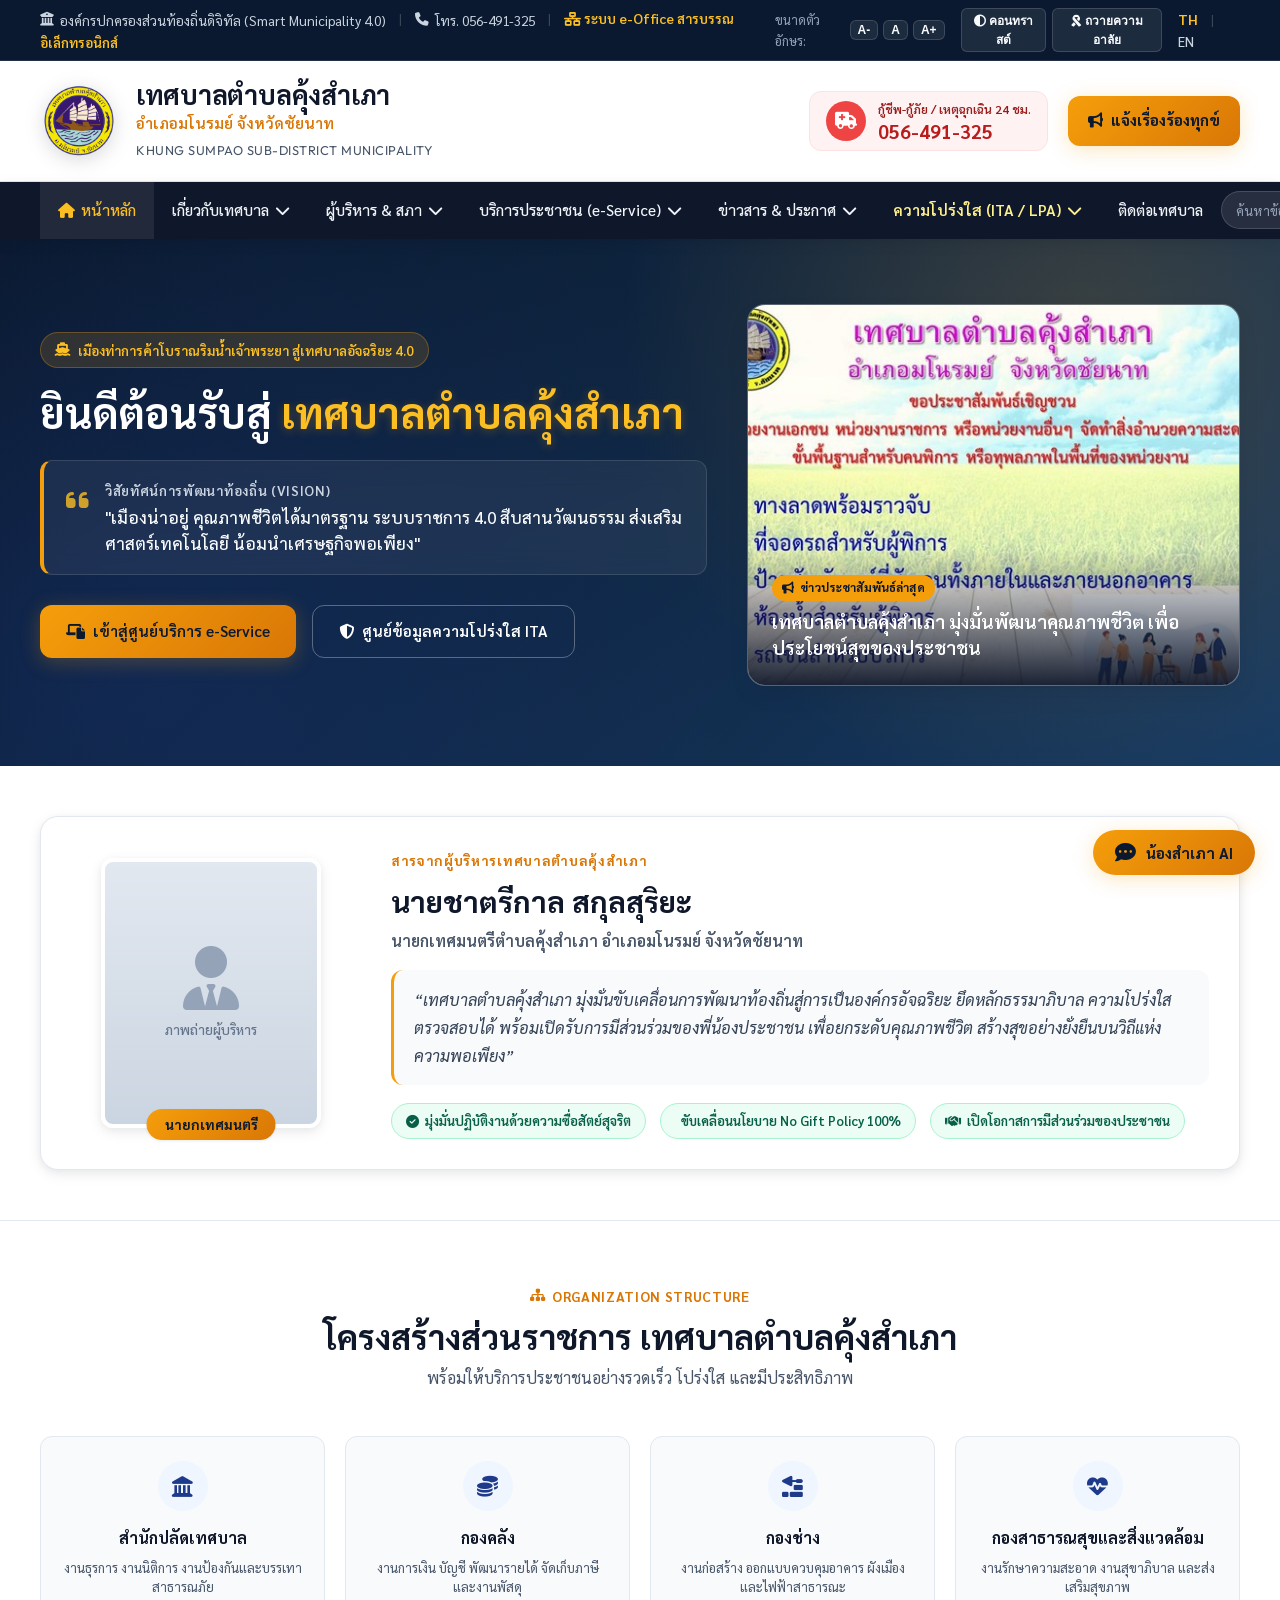
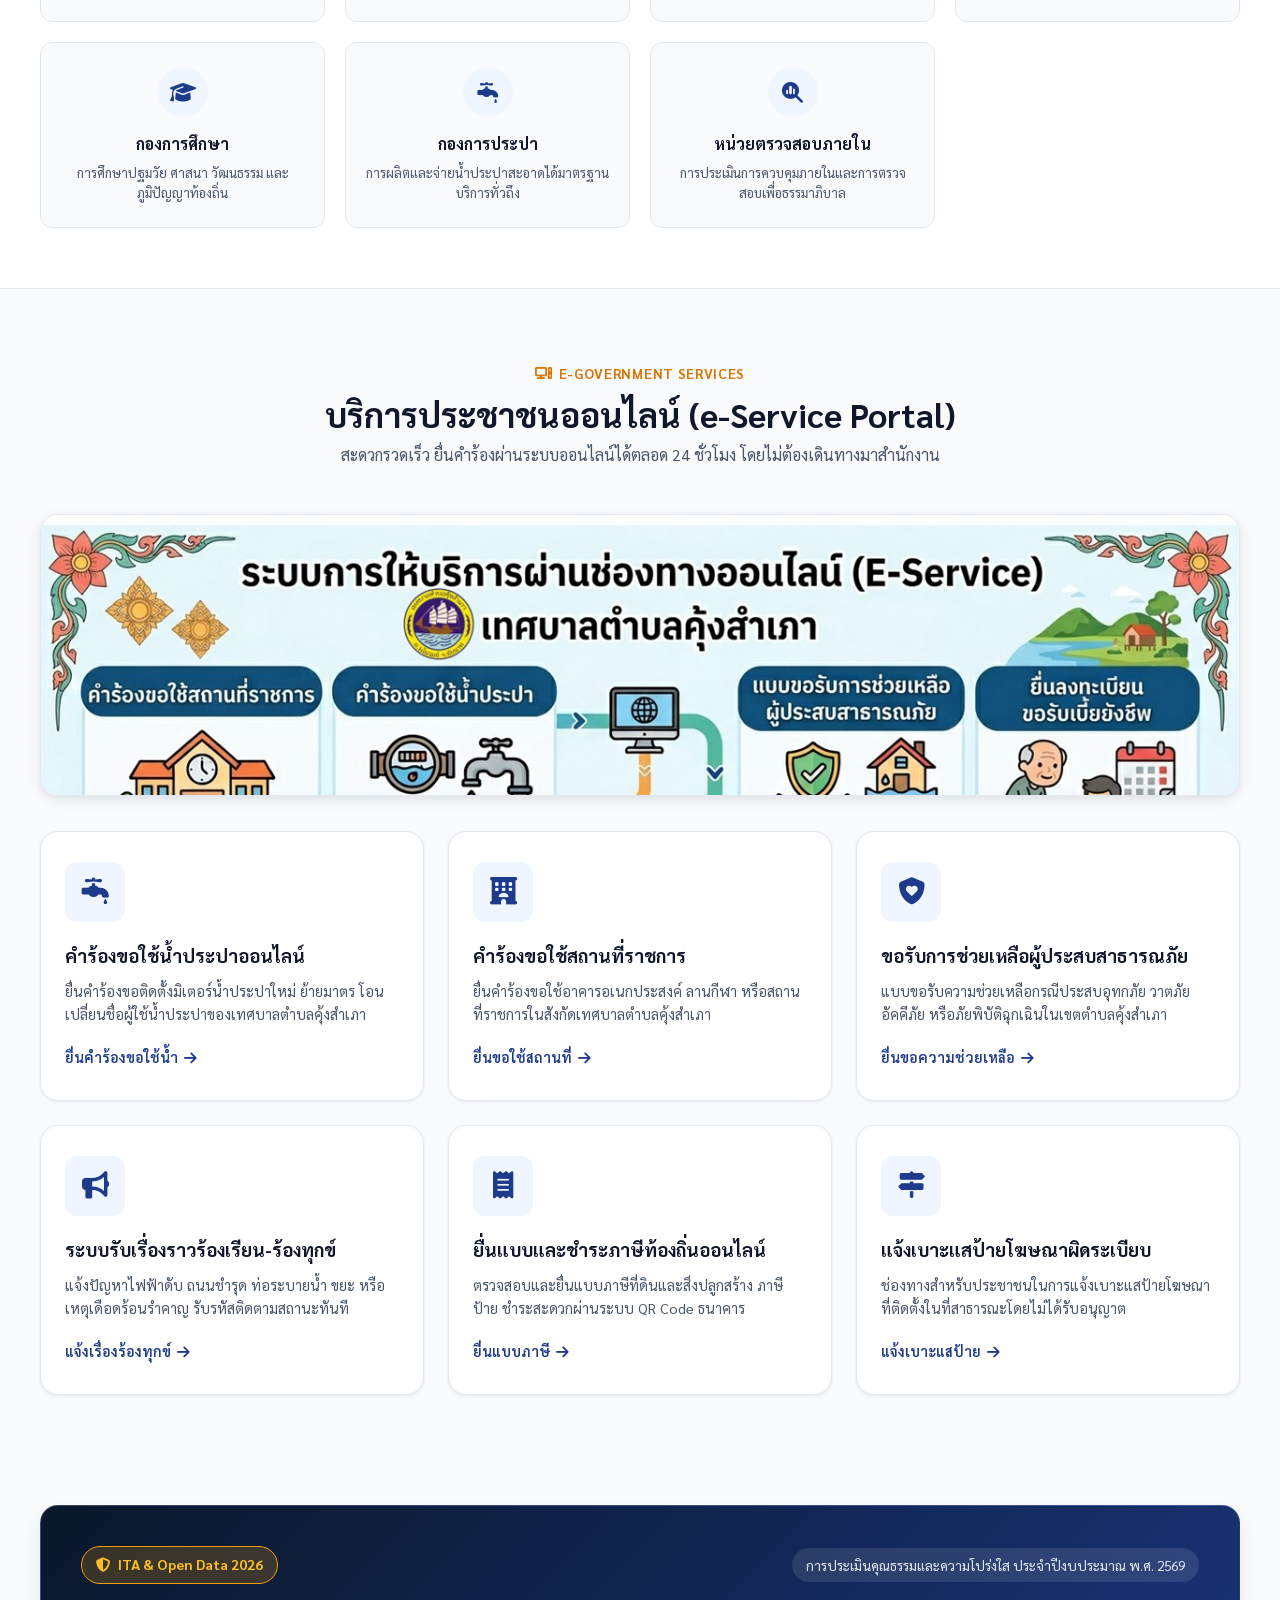
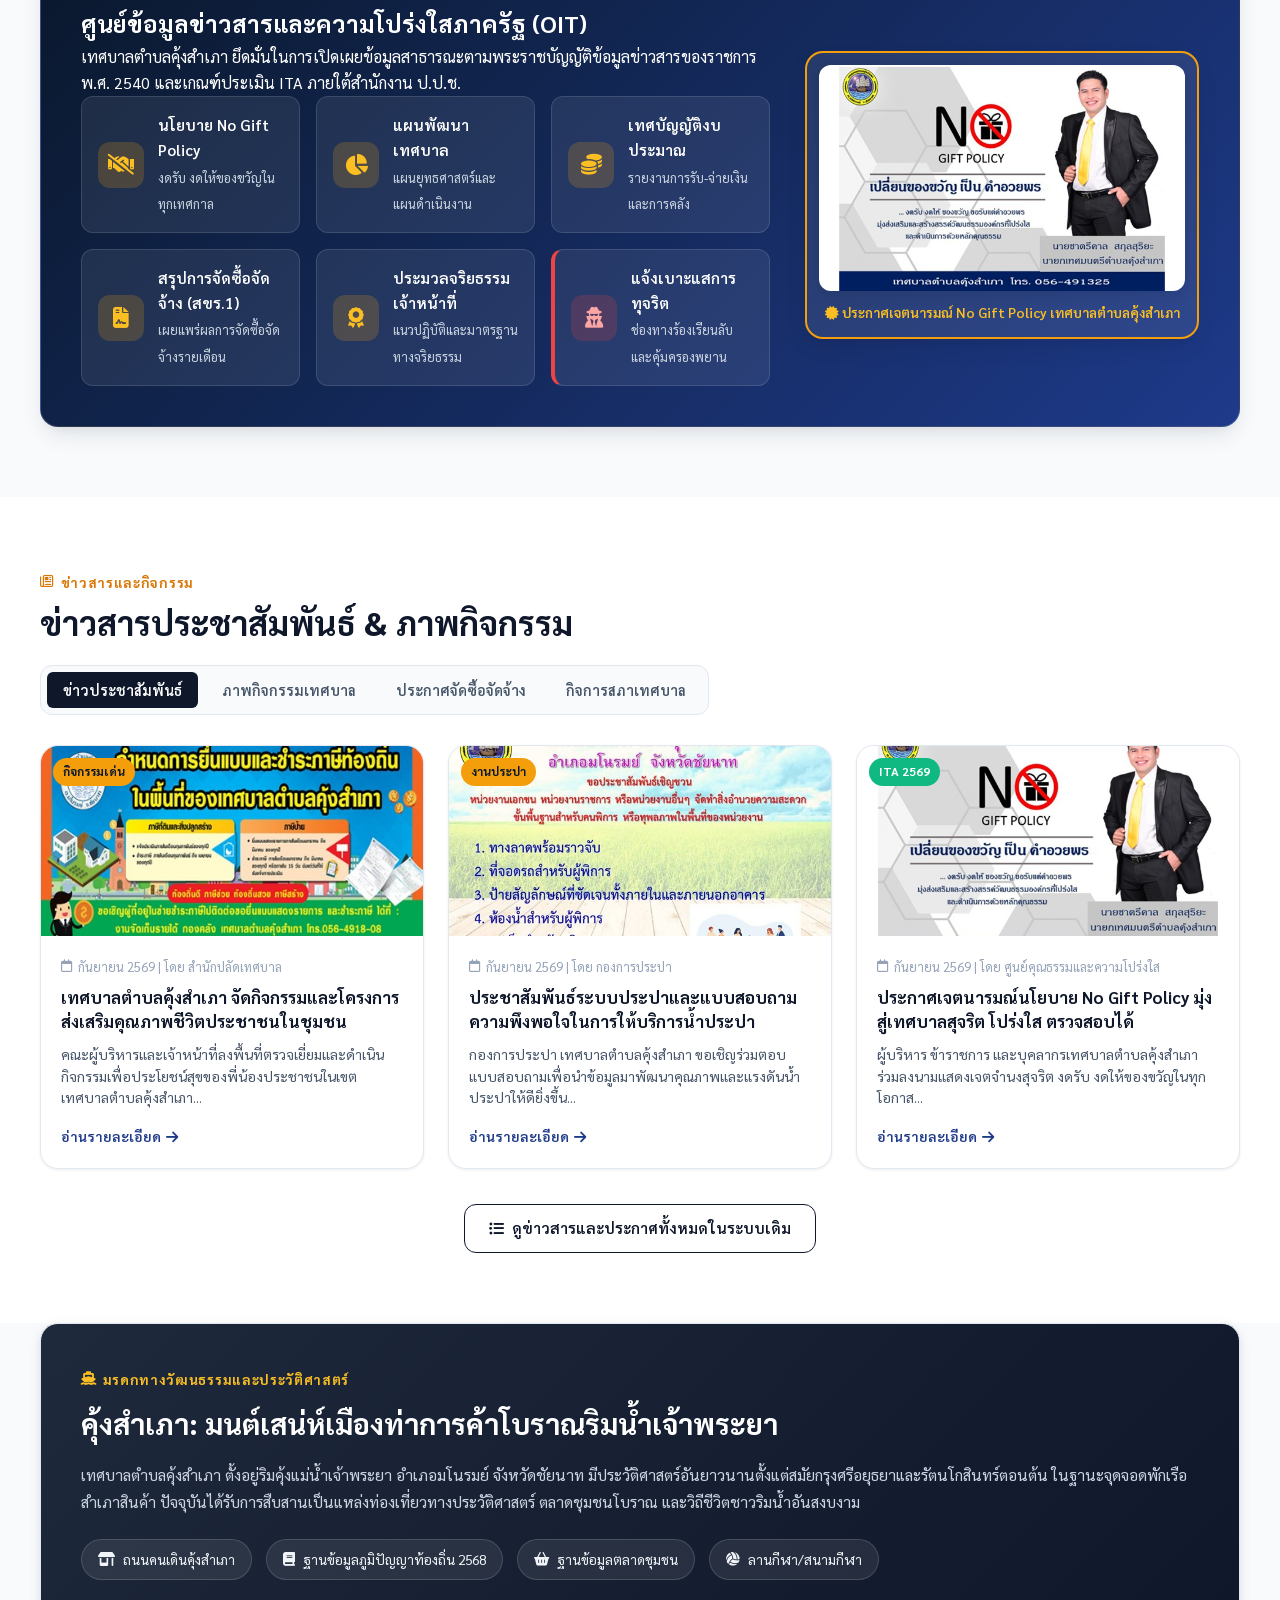
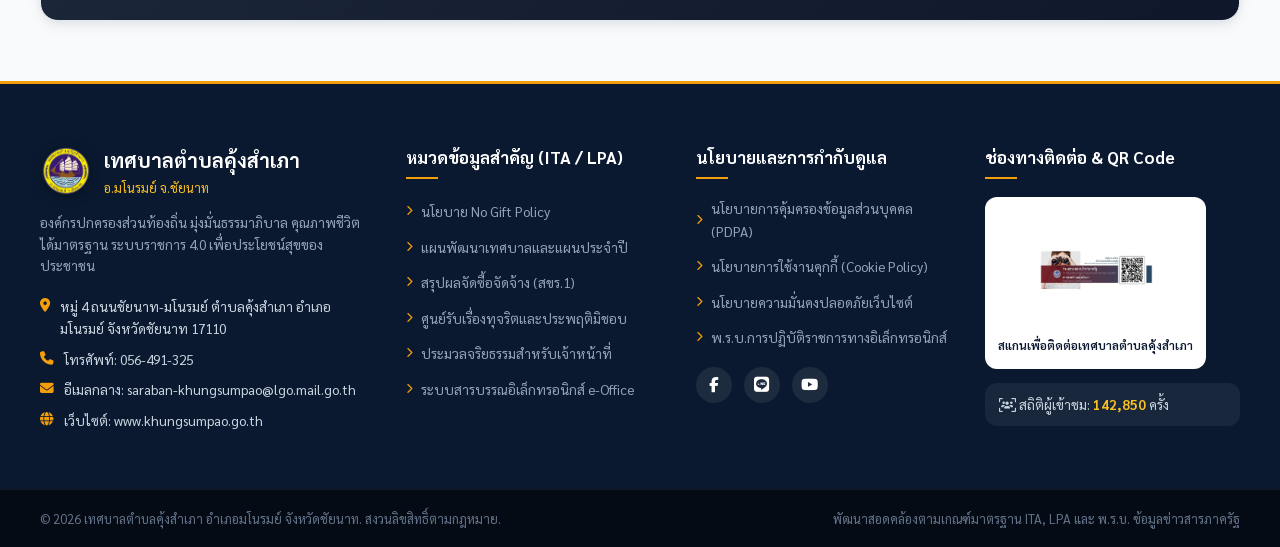
==== commit 655aa946: "feat: integrate official logo, real images, and live data from khungsumpao.go.th" ====
--- a/index.html
+++ b/index.html
@@ -3,7 +3,7 @@
 <head>
     <meta charset="UTF-8">
     <meta name="viewport" content="width=device-width, initial-scale=1.0">
-    <title>เทศบาลตำบลคุ้งสำเภา | อำเภอมโนรมย์ จังหวัดชัยนาท (Official Portal)</title>
+    <title>เทศบาลตำบลคุ้งสำเภา | อำเภอมโนรมย์ จังหวัดชัยนาท (Official Civic Portal)</title>
     <meta name="description" content="เว็บไซต์ทางการเทศบาลตำบลคุ้งสำเภา อ.มโนรมย์ จ.ชัยนาท บริการประชาชนออนไลน์ e-Service ข้อมูลความโปร่งใส ITA/LPA และข่าวสารประชาสัมพันธ์">
     
     <!-- Google Fonts: Sarabun & Outfit -->
@@ -23,9 +23,11 @@
     <div class="top-bar">
         <div class="container top-bar-content">
             <div class="top-bar-left">
-                <span><i class="fa-solid fa-building-columns"></i> องค์กรปกครองส่วนท้องถิ่นดิจิทัล (Smart Municipality)</span>
+                <span><i class="fa-solid fa-building-columns"></i> องค์กรปกครองส่วนท้องถิ่นดิจิทัล (Smart Municipality 4.0)</span>
                 <span class="divider">|</span>
                 <span><i class="fa-solid fa-phone"></i> โทร. 056-491-325</span>
+                <span class="divider">|</span>
+                <a href="https://khungsumpao.c.eoffice.go.th/portal/" target="_blank" class="eoffice-link"><i class="fa-solid fa-network-wired"></i> ระบบ e-Office สารบรรณอิเล็กทรอนิกส์</a>
             </div>
             <div class="top-bar-right">
                 <!-- Accessibility Controls (LPA ด้านการอำนวยความสะดวก) -->
@@ -48,16 +50,14 @@
         </div>
     </div>
 
-    <!-- 2. Main Header & Identity -->
+    <!-- 2. Main Header & Identity with Official Logo -->
     <header class="main-header">
         <div class="container header-container">
             <div class="brand-identity">
-                <!-- Golden Ship Crest Emblem -->
-                <div class="emblem-wrapper">
-                    <div class="emblem-badge">
-                        <i class="fa-solid fa-ship"></i>
-                    </div>
-                </div>
+                <!-- Official Emblem Logo -->
+                <a href="index.html" class="emblem-wrapper" title="เทศบาลตำบลคุ้งสำเภา">
+                    <img src="assets/images/logo.png" alt="ตราสัญลักษณ์เทศบาลตำบลคุ้งสำเภา" class="official-logo-img">
+                </a>
                 <div class="brand-text">
                     <h1 class="brand-title-th">เทศบาลตำบลคุ้งสำเภา</h1>
                     <p class="brand-sub-th">อำเภอมโนรมย์ จังหวัดชัยนาท</p>
@@ -81,43 +81,55 @@
         </div>
     </header>
 
-    <!-- 3. Navigation Bar (สอดคล้องตามโครงสร้าง ITA / OIT O1-O43) -->
+    <!-- 3. Navigation Bar (สอดคล้องตามโครงสร้างจริงของเทศบาลตำบลคุ้งสำเภา & ITA O1-O43) -->
     <nav class="main-nav" id="mainNav">
         <div class="container nav-container">
             <button class="mobile-menu-toggle" id="mobileMenuToggle" aria-label="เปิดเมนู">
                 <i class="fa-solid fa-bars"></i> เมนูหลัก
             </button>
             <ul class="nav-menu" id="navMenu">
-                <li class="nav-item active"><a href="#" class="nav-link"><i class="fa-solid fa-house"></i> หน้าแรก</a></li>
+                <li class="nav-item active"><a href="#" class="nav-link"><i class="fa-solid fa-house"></i> หน้าหลัก</a></li>
                 <li class="nav-item has-dropdown">
-                    <a href="#about" class="nav-link">ข้อมูลองค์กร <i class="fa-solid fa-chevron-down"></i></a>
+                    <a href="#about" class="nav-link">เกี่ยวกับเทศบาล <i class="fa-solid fa-chevron-down"></i></a>
                     <ul class="dropdown-menu">
-                        <li><a href="#about"><i class="fa-solid fa-landmark"></i> ประวัติความเป็นมา</a></li>
-                        <li><a href="#vision"><i class="fa-solid fa-compass"></i> วิสัยทัศน์และพันธกิจ</a></li>
-                        <li><a href="#mayor"><i class="fa-solid fa-user-tie"></i> ทำเนียบผู้บริหาร</a></li>
+                        <li><a href="#about"><i class="fa-solid fa-landmark"></i> ประวัติเทศบาลตำบลคุ้งสำเภา</a></li>
+                        <li><a href="#info"><i class="fa-solid fa-circle-info"></i> ข้อมูลทั่วไปของเทศบาล</a></li>
+                        <li><a href="#vision"><i class="fa-solid fa-compass"></i> วิสัยทัศน์และนโยบายการพัฒนา</a></li>
+                        <li><a href="#structure"><i class="fa-solid fa-sitemap"></i> โครงสร้างเทศบาล</a></li>
+                        <li><a href="#duties"><i class="fa-solid fa-scale-balanced"></i> อำนาจหน้าที่และกฎหมายที่เกี่ยวข้อง</a></li>
+                        <li><a href="#ethics"><i class="fa-solid fa-award"></i> ประมวลจริยธรรมสำหรับเจ้าหน้าที่</a></li>
+                    </ul>
+                </li>
+                <li class="nav-item has-dropdown">
+                    <a href="#executives" class="nav-link">ผู้บริหาร & สภา <i class="fa-solid fa-chevron-down"></i></a>
+                    <ul class="dropdown-menu">
+                        <li><a href="#mayor"><i class="fa-solid fa-user-tie"></i> คณะผู้บริหารเทศบาล</a></li>
                         <li><a href="#council"><i class="fa-solid fa-users"></i> สมาชิกสภาเทศบาล</a></li>
-                        <li><a href="#structure"><i class="fa-solid fa-sitemap"></i> โครงสร้างส่วนราชการ</a></li>
-                        <li><a href="#authority"><i class="fa-solid fa-scale-balanced"></i> อำนาจหน้าที่ตามกฎหมาย</a></li>
+                        <li><a href="#leaders"><i class="fa-solid fa-user-gear"></i> หัวหน้าส่วนราชการ</a></li>
+                        <li><a href="#departments"><i class="fa-solid fa-building-user"></i> 7 ส่วนราชการในสังกัด</a></li>
                     </ul>
                 </li>
                 <li class="nav-item has-dropdown">
                     <a href="#eservice" class="nav-link">บริการประชาชน (e-Service) <i class="fa-solid fa-chevron-down"></i></a>
                     <ul class="dropdown-menu">
-                        <li><a href="#eservice"><i class="fa-solid fa-laptop-file"></i> ศูนย์รวม e-Service ท้องถิ่น</a></li>
+                        <li><a href="#eservice-water"><i class="fa-solid fa-faucet-drip"></i> คำร้องขอใช้น้ำประปาออนไลน์</a></li>
+                        <li><a href="#eservice-venue"><i class="fa-solid fa-hotel"></i> คำร้องขอใช้สถานที่ราชการ</a></li>
+                        <li><a href="#eservice-disaster"><i class="fa-solid fa-shield-heart"></i> ขอรับการช่วยเหลือผู้ประสบสาธารณภัย</a></li>
                         <li><a href="#complain"><i class="fa-solid fa-envelope-open-text"></i> ยื่นคำร้องเรียน-ร้องทุกข์ออนไลน์</a></li>
                         <li><a href="#tax"><i class="fa-solid fa-receipt"></i> ชำระภาษีที่ดินและป้ายออนไลน์</a></li>
-                        <li><a href="#building"><i class="fa-solid fa-file-signature"></i> ขออนุญาตก่อสร้างอาคาร</a></li>
-                        <li><a href="#welfare"><i class="fa-solid fa-hand-holding-heart"></i> ตรวจสอบสิทธิเบี้ยยังชีพผู้สูงอายุ/คนพิการ</a></li>
+                        <li><a href="#building"><i class="fa-solid fa-file-signature"></i> ขออนุญาตก่อสร้าง/ขุดดินถมดิน</a></li>
+                        <li><a href="#billboard"><i class="fa-solid fa-signs-post"></i> แจ้งเบาะแสป้ายโฆษณาผิดระเบียบ</a></li>
                         <li><a href="#queue"><i class="fa-solid fa-calendar-check"></i> นัดหมายติดต่อราชการล่วงหน้า</a></li>
                     </ul>
                 </li>
                 <li class="nav-item has-dropdown">
                     <a href="#news" class="nav-link">ข่าวสาร & ประกาศ <i class="fa-solid fa-chevron-down"></i></a>
                     <ul class="dropdown-menu">
-                        <li><a href="#news-pr"><i class="fa-regular fa-newspaper"></i> ข่าวประชาสัมพันธ์เทศบาล</a></li>
+                        <li><a href="#news-pr"><i class="fa-regular fa-newspaper"></i> ข่าวประชาสัมพันธ์ทั่วไป</a></li>
                         <li><a href="#procure"><i class="fa-solid fa-cart-shopping"></i> ประกาศจัดซื้อจัดจ้าง (e-GP)</a></li>
-                        <li><a href="#announce"><i class="fa-solid fa-scroll"></i> ประกาศเทศบาล/ระเบียบข้อบังคับ</a></li>
-                        <li><a href="#jobs"><i class="fa-solid fa-briefcase"></i> ประกาศรับสมัครงาน</a></li>
+                        <li><a href="#council-pr"><i class="fa-solid fa-landmark-dome"></i> ประกาศงานกิจการสภาเทศบาล</a></li>
+                        <li><a href="#water-pr"><i class="fa-solid fa-droplet"></i> ข่าวประชาสัมพันธ์ระบบประปา</a></li>
+                        <li><a href="#hr-pr"><i class="fa-solid fa-id-card"></i> ข่าวการบริหารงานบุคคล / รับสมัครงาน</a></li>
                         <li><a href="#annual-report"><i class="fa-solid fa-book-open"></i> วารสารและรายงานประจำปี</a></li>
                     </ul>
                 </li>
@@ -126,34 +138,34 @@
                     <ul class="dropdown-menu">
                         <li><a href="#ita-oit"><i class="fa-solid fa-shield-halved"></i> การประเมินคุณธรรมและความโปร่งใส (ITA)</a></li>
                         <li><a href="#no-gift"><i class="fa-solid fa-handshake-slash"></i> นโยบายไม่รับของขวัญ (No Gift Policy)</a></li>
-                        <li><a href="#plans"><i class="fa-solid fa-chart-line"></i> แผนพัฒนาท้องถิ่น & แผนปฏิบัติราชการ</a></li>
+                        <li><a href="#plans"><i class="fa-solid fa-chart-line"></i> ข้อมูลแผนพัฒนาเทศบาล</a></li>
                         <li><a href="#budget"><i class="fa-solid fa-coins"></i> เทศบัญญัติงบประมาณรายจ่าย</a></li>
                         <li><a href="#skr1"><i class="fa-solid fa-file-invoice-dollar"></i> สรุปผลการจัดซื้อจัดจ้าง (สขร.1)</a></li>
                         <li><a href="#whistleblower"><i class="fa-solid fa-user-secret"></i> ศูนย์รับเรื่องทุจริตและประพฤติมิชอบ</a></li>
                     </ul>
                 </li>
-                <li class="nav-item"><a href="#contact" class="nav-link">ติดต่อเรา</a></li>
+                <li class="nav-item"><a href="#contact" class="nav-link">ติดต่อเทศบาล</a></li>
             </ul>
             <div class="nav-search">
-                <input type="text" placeholder="ค้นหาบริการ e-Service..." id="navSearchInput">
+                <input type="text" placeholder="ค้นหาข้อมูล / บริการ..." id="navSearchInput">
                 <button type="button" aria-label="ค้นหา"><i class="fa-solid fa-magnifying-glass"></i></button>
             </div>
         </div>
     </nav>
 
-    <!-- 4. Hero Section: Modern Civic Showcase & Vision -->
+    <!-- 4. Hero Section: Modern Civic Showcase with Official Slides -->
     <section class="hero-section">
         <div class="hero-backdrop"></div>
         <div class="container hero-container">
             <div class="hero-content">
                 <div class="hero-badge">
-                    <i class="fa-solid fa-water"></i> นครโบราณริมฝั่งเจ้าพระยา สู่เทศบาลอัจฉริยะ 4.0
+                    <i class="fa-solid fa-ship"></i> เมืองท่าการค้าโบราณริมน้ำเจ้าพระยา สู่เทศบาลอัจฉริยะ 4.0
                 </div>
                 <h2 class="hero-heading">ยินดีต้อนรับสู่ <span class="text-gold">เทศบาลตำบลคุ้งสำเภา</span></h2>
                 <div class="hero-vision-card">
                     <div class="vision-icon"><i class="fa-solid fa-quote-left"></i></div>
                     <div class="vision-text">
-                        <span class="vision-title">วิสัยทัศน์การพัฒนา (Vision 2026)</span>
+                        <span class="vision-title">วิสัยทัศน์การพัฒนาท้องถิ่น (Vision)</span>
                         <p class="vision-quote">"เมืองน่าอยู่ คุณภาพชีวิตได้มาตรฐาน ระบบราชการ 4.0 สืบสานวัฒนธรรม ส่งเสริมศาสตร์เทคโนโลยี น้อมนำเศรษฐกิจพอเพียง"</p>
                     </div>
                 </div>
@@ -163,38 +175,16 @@
                 </div>
             </div>
 
-            <!-- Quick Service Floating Card Desk -->
-            <div class="hero-quick-services">
-                <h3 class="quick-title"><i class="fa-solid fa-bolt"></i> ทางลัดบริการประชาชนด่วน</h3>
-                <div class="quick-cards-grid">
-                    <a href="#complain" class="quick-card">
-                        <div class="q-icon bg-orange"><i class="fa-solid fa-bullhorn"></i></div>
-                        <div class="q-desc">
-                            <h4>ร้องเรียน ร้องทุกข์</h4>
-                            <p>แจ้งเรื่อง 24 ชม. ตรวจสอบสถานะได้</p>
-                        </div>
-                    </a>
-                    <a href="#tax" class="quick-card">
-                        <div class="q-icon bg-blue"><i class="fa-solid fa-file-invoice-dollar"></i></div>
-                        <div class="q-desc">
-                            <h4>ภาษีท้องถิ่น</h4>
-                            <p>ตรวจสอบและประเมินภาษีที่ดิน/ป้าย</p>
-                        </div>
-                    </a>
-                    <a href="#building" class="quick-card">
-                        <div class="q-icon bg-teal"><i class="fa-solid fa-building-user"></i></div>
-                        <div class="q-desc">
-                            <h4>ขออนุญาตก่อสร้าง</h4>
-                            <p>ยื่นคำร้อง อ.1 ดาวน์โหลดแบบฟอร์ม</p>
-                        </div>
-                    </a>
-                    <a href="#welfare" class="quick-card">
-                        <div class="q-icon bg-purple"><i class="fa-solid fa-heart-pulse"></i></div>
-                        <div class="q-desc">
-                            <h4>สวัสดิการชุมชน</h4>
-                            <p>ลงทะเบียนเบี้ยยังชีพ / เบี้ยคนพิการ</p>
-                        </div>
-                    </a>
+            <!-- Hero Slideshow & Featured Banner from Official Site -->
+            <div class="hero-featured-showcase">
+                <div class="showcase-card">
+                    <div class="showcase-img-wrap">
+                        <img src="assets/images/banner_slide_1.jpg" alt="ภาพประชาสัมพันธ์เทศบาลตำบลคุ้งสำเภา" class="showcase-img">
+                        <div class="showcase-overlay">
+                            <span class="showcase-tag"><i class="fa-solid fa-bullhorn"></i> ข่าวประชาสัมพันธ์ล่าสุด</span>
+                            <h4 class="showcase-caption">เทศบาลตำบลคุ้งสำเภา มุ่งมั่นพัฒนาคุณภาพชีวิต เพื่อประโยชน์สุขของประชาชน</h4>
+                        </div>
+                    </div>
                 </div>
             </div>
         </div>
@@ -214,147 +204,214 @@
                 <div class="mayor-message">
                     <span class="sub-lead">สารจากผู้บริหารเทศบาลตำบลคุ้งสำเภา</span>
                     <h3 class="mayor-name">นายชาตรีกาล สกุลสุริยะ</h3>
-                    <p class="mayor-role">นายกเทศมนตรีตำบลคุ้งสำเภา</p>
+                    <p class="mayor-role">นายกเทศมนตรีตำบลคุ้งสำเภา อำเภอมโนรมย์ จังหวัดชัยนาท</p>
                     <div class="mayor-text">
                         <p>“เทศบาลตำบลคุ้งสำเภา มุ่งมั่นขับเคลื่อนการพัฒนาท้องถิ่นสู่การเป็นองค์กรอัจฉริยะ ยึดหลักธรรมาภิบาล ความโปร่งใส ตรวจสอบได้ พร้อมเปิดรับการมีส่วนร่วมของพี่น้องประชาชน เพื่อยกระดับคุณภาพชีวิต สร้างสุขอย่างยั่งยืนบนวิถีแห่งความพอเพียง”</p>
                     </div>
                     <div class="mayor-signature-line">
                         <div class="policy-pill"><i class="fa-solid fa-check-circle"></i> มุ่งมั่นปฏิบัติงานด้วยความซื่อสัตย์สุจริต</div>
-                        <div class="policy-pill"><i class="fa-solid fa-check-circle"></i> ขับเคลื่อนนโยบาย No Gift Policy 100%</div>
+                        <div class="policy-pill"><i class="fa-solid fa-shield-check"></i> ขับเคลื่อนนโยบาย No Gift Policy 100%</div>
+                        <div class="policy-pill"><i class="fa-solid fa-handshake"></i> เปิดโอกาสการมีส่วนร่วมของประชาชน</div>
                     </div>
                 </div>
             </div>
         </div>
     </section>
 
-    <!-- 6. Citizen e-Service Portal (LPA ด้านการบริการสาธารณะ) -->
+    <!-- 6. 7 ส่วนราชการในสังกัดเทศบาลตำบลคุ้งสำเภา -->
+    <section class="section-departments" id="departments">
+        <div class="container">
+            <div class="section-header text-center">
+                <div class="section-tag"><i class="fa-solid fa-sitemap"></i> Organization Structure</div>
+                <h2 class="section-title">โครงสร้างส่วนราชการ เทศบาลตำบลคุ้งสำเภา</h2>
+                <p class="section-subtitle">พร้อมให้บริการประชาชนอย่างรวดเร็ว โปร่งใส และมีประสิทธิภาพ</p>
+            </div>
+            <div class="dept-grid">
+                <div class="dept-card">
+                    <div class="dept-icon"><i class="fa-solid fa-landmark"></i></div>
+                    <h4>สำนักปลัดเทศบาล</h4>
+                    <p>งานธุรการ งานนิติการ งานป้องกันและบรรเทาสาธารณภัย</p>
+                </div>
+                <div class="dept-card">
+                    <div class="dept-icon"><i class="fa-solid fa-coins"></i></div>
+                    <h4>กองคลัง</h4>
+                    <p>งานการเงิน บัญชี พัฒนารายได้ จัดเก็บภาษี และงานพัสดุ</p>
+                </div>
+                <div class="dept-card">
+                    <div class="dept-icon"><i class="fa-solid fa-trowel-bricks"></i></div>
+                    <h4>กองช่าง</h4>
+                    <p>งานก่อสร้าง ออกแบบควบคุมอาคาร ผังเมือง และไฟฟ้าสาธารณะ</p>
+                </div>
+                <div class="dept-card">
+                    <div class="dept-icon"><i class="fa-solid fa-heart-pulse"></i></div>
+                    <h4>กองสาธารณสุขและสิ่งแวดล้อม</h4>
+                    <p>งานรักษาความสะอาด งานสุขาภิบาล และส่งเสริมสุขภาพ</p>
+                </div>
+                <div class="dept-card">
+                    <div class="dept-icon"><i class="fa-solid fa-graduation-cap"></i></div>
+                    <h4>กองการศึกษา</h4>
+                    <p>การศึกษาปฐมวัย ศาสนา วัฒนธรรม และภูมิปัญญาท้องถิ่น</p>
+                </div>
+                <div class="dept-card">
+                    <div class="dept-icon"><i class="fa-solid fa-faucet-drip"></i></div>
+                    <h4>กองการประปา</h4>
+                    <p>การผลิตและจ่ายน้ำประปาสะอาดได้มาตรฐาน บริการทั่วถึง</p>
+                </div>
+                <div class="dept-card">
+                    <div class="dept-icon"><i class="fa-solid fa-magnifying-glass-chart"></i></div>
+                    <h4>หน่วยตรวจสอบภายใน</h4>
+                    <p>การประเมินการควบคุมภายในและการตรวจสอบเพื่อธรรมาภิบาล</p>
+                </div>
+            </div>
+        </div>
+    </section>
+
+    <!-- 7. Citizen e-Service Portal (ข้อมูล e-Service จริงของคุ้งสำเภา) -->
     <section class="section-eservice" id="eservice">
         <div class="container">
             <div class="section-header text-center">
                 <div class="section-tag"><i class="fa-solid fa-computer"></i> e-Government Services</div>
                 <h2 class="section-title">บริการประชาชนออนไลน์ (e-Service Portal)</h2>
-                <p class="section-subtitle">สะดวก รวดเร็ว ปลอดภัย ไม่ต้องเดินทางมาเทศบาล พร้อมตรวจสอบสถานะแบบเรียลไทม์</p>
+                <p class="section-subtitle">สะดวกรวดเร็ว ยื่นคำร้องผ่านระบบออนไลน์ได้ตลอด 24 ชั่วโมง โดยไม่ต้องเดินทางมาสำนักงาน</p>
+            </div>
+
+            <!-- Banner e-Service from site -->
+            <div class="eservice-banner-row">
+                <div class="eservice-highlight-card">
+                    <img src="assets/images/banner_eservice.jpg" alt="ระบบ e-Service เทศบาลตำบลคุ้งสำเภา" class="eservice-highlight-img">
+                </div>
             </div>
 
             <div class="eservice-grid">
                 <div class="eservice-card">
-                    <div class="eservice-icon-wrap"><i class="fa-solid fa-envelope-open-text"></i></div>
-                    <h3>ระบบรับเรื่องราวร้องทุกข์ออนไลน์</h3>
-                    <p>แจ้งปัญหาไฟฟ้าดับ ถนนชำรุด น้ำประปา ขยะ หรือเหตุเดือดร้อนรำคาญ รับรหัส Tracking ทันที</p>
-                    <a href="#complain" class="card-btn">ยื่นเรื่องร้องทุกข์ <i class="fa-solid fa-arrow-right"></i></a>
+                    <div class="eservice-icon-wrap"><i class="fa-solid fa-faucet-drip"></i></div>
+                    <h3>คำร้องขอใช้น้ำประปาออนไลน์</h3>
+                    <p>ยื่นคำร้องขอติดตั้งมิเตอร์น้ำประปาใหม่ ย้ายมาตร โอนเปลี่ยนชื่อผู้ใช้น้ำประปาของเทศบาลตำบลคุ้งสำเภา</p>
+                    <a href="https://www.khungsumpao.go.th/water/water_service_form.html" target="_blank" class="card-btn">ยื่นคำร้องขอใช้น้ำ <i class="fa-solid fa-arrow-right"></i></a>
+                </div>
+                <div class="eservice-card">
+                    <div class="eservice-icon-wrap"><i class="fa-solid fa-hotel"></i></div>
+                    <h3>คำร้องขอใช้สถานที่ราชการ</h3>
+                    <p>ยื่นคำร้องขอใช้อาคารอเนกประสงค์ ลานกีฬา หรือสถานที่ราชการในสังกัดเทศบาลตำบลคุ้งสำเภา</p>
+                    <a href="https://www.khungsumpao.go.th/where/venue_request_form.html" target="_blank" class="card-btn">ยื่นขอใช้สถานที่ <i class="fa-solid fa-arrow-right"></i></a>
+                </div>
+                <div class="eservice-card">
+                    <div class="eservice-icon-wrap"><i class="fa-solid fa-shield-heart"></i></div>
+                    <h3>ขอรับการช่วยเหลือผู้ประสบสาธารณภัย</h3>
+                    <p>แบบขอรับความช่วยเหลือกรณีประสบอุทกภัย วาตภัย อัคคีภัย หรือภัยพิบัติฉุกเฉินในเขตตำบลคุ้งสำเภา</p>
+                    <a href="https://www.khungsumpao.go.th/sos/disaster_reg_form.html" target="_blank" class="card-btn">ยื่นขอความช่วยเหลือ <i class="fa-solid fa-arrow-right"></i></a>
+                </div>
+                <div class="eservice-card">
+                    <div class="eservice-icon-wrap"><i class="fa-solid fa-bullhorn"></i></div>
+                    <h3>ระบบรับเรื่องราวร้องเรียน-ร้องทุกข์</h3>
+                    <p>แจ้งปัญหาไฟฟ้าดับ ถนนชำรุด ท่อระบายน้ำ ขยะ หรือเหตุเดือดร้อนรำคาญ รับรหัสติดตามสถานะทันที</p>
+                    <a href="https://www.khungsumpao.go.th/ร้องเรียน/complaint_form.html" target="_blank" class="card-btn">แจ้งเรื่องร้องทุกข์ <i class="fa-solid fa-arrow-right"></i></a>
                 </div>
                 <div class="eservice-card">
                     <div class="eservice-icon-wrap"><i class="fa-solid fa-receipt"></i></div>
-                    <h3>ระบบชำระภาษีท้องถิ่นออนไลน์</h3>
-                    <p>ตรวจสอบยอดภาษีที่ดินและสิ่งปลูกสร้าง ภาษีป้าย ชำระผ่าน QR Code พร้อมใบเสร็จอิเล็กทรอนิกส์</p>
-                    <a href="#tax" class="card-btn">ตรวจสอบภาษี <i class="fa-solid fa-arrow-right"></i></a>
+                    <h3>ยื่นแบบและชำระภาษีท้องถิ่นออนไลน์</h3>
+                    <p>ตรวจสอบและยื่นแบบภาษีที่ดินและสิ่งปลูกสร้าง ภาษีป้าย ชำระสะดวกผ่านระบบ QR Code ธนาคาร</p>
+                    <a href="https://www.khungsumpao.go.th/ยื่นแบบ.html" target="_blank" class="card-btn">ยื่นแบบภาษี <i class="fa-solid fa-arrow-right"></i></a>
                 </div>
                 <div class="eservice-card">
-                    <div class="eservice-icon-wrap"><i class="fa-solid fa-house-chimney-crack"></i></div>
-                    <h3>ขออนุญาตก่อสร้าง/ดัดแปลงอาคาร</h3>
-                    <p>ยื่นคำขออนุญาตปลูกสร้าง ขุดดิน ถมดิน ดาวน์โหลดแบบแปลนมาตรฐาน และติดตามผลอนุมัติ</p>
-                    <a href="#building" class="card-btn">ยื่นคำร้องก่อสร้าง <i class="fa-solid fa-arrow-right"></i></a>
-                </div>
-                <div class="eservice-card">
-                    <div class="eservice-icon-wrap"><i class="fa-solid fa-hand-holding-dollar"></i></div>
-                    <h3>ลงทะเบียนเบี้ยยังชีพ / สวัสดิการ</h3>
-                    <p>ระบบลงทะเบียนเบี้ยยังชีพผู้สูงอายุ ผู้พิการ และเงินอุดหนุนเด็กแรกเกิด ตรวจสอบสิทธิได้ตลอด 24 ชม.</p>
-                    <a href="#welfare" class="card-btn">ลงทะเบียนสิทธิ <i class="fa-solid fa-arrow-right"></i></a>
-                </div>
-                <div class="eservice-card">
-                    <div class="eservice-icon-wrap"><i class="fa-solid fa-calendar-check"></i></div>
-                    <h3>จองคิวติดต่อราชการล่วงหน้า</h3>
-                    <p>นัดหมายฝ่ายทะเบียนราษฎร ฝ่ายการคลัง กองช่าง ลดระยะเวลารอคอย บริการรวดเร็วทันใจ</p>
-                    <a href="#queue" class="card-btn">จองคิวออนไลน์ <i class="fa-solid fa-arrow-right"></i></a>
-                </div>
-                <div class="eservice-card">
-                    <div class="eservice-icon-wrap"><i class="fa-solid fa-trash-can-arrow-up"></i></div>
-                    <h3>ขอรับบริการเก็บขยะชิ้นใหญ่ / สิ่งปฏิกูล</h3>
-                    <p>ขอรับบริการเก็บกิ่งไม้ ขยะชิ้นใหญ่ และรถดูดสิ่งปฏิกูลเทศบาลตำบลคุ้งสำเภาอย่างเป็นระบบ</p>
-                    <a href="#services" class="card-btn">ขอรับบริการ <i class="fa-solid fa-arrow-right"></i></a>
+                    <div class="eservice-icon-wrap"><i class="fa-solid fa-signs-post"></i></div>
+                    <h3>แจ้งเบาะแสป้ายโฆษณาผิดระเบียบ</h3>
+                    <p>ช่องทางสำหรับประชาชนในการแจ้งเบาะแสป้ายโฆษณาที่ติดตั้งในที่สาธารณะโดยไม่ได้รับอนุญาต</p>
+                    <a href="https://www.khungsumpao.go.th/ป้าย/complaint_form.html" target="_blank" class="card-btn">แจ้งเบาะแสป้าย <i class="fa-solid fa-arrow-right"></i></a>
                 </div>
             </div>
         </div>
     </section>
 
-    <!-- 7. ITA & Transparency Gateway (ตัวชี้วัด OIT O1-O43) -->
+    <!-- 8. ITA & Transparency Gateway with Real No Gift Policy Image -->
     <section class="section-ita" id="ita">
         <div class="container">
             <div class="ita-banner-card">
                 <div class="ita-header-row">
                     <div class="ita-badge-box">
                         <i class="fa-solid fa-shield-halved"></i>
-                        <span>ITA & Open Data</span>
+                        <span>ITA & Open Data 2026</span>
                     </div>
                     <div class="ita-status-pill">การประเมินคุณธรรมและความโปร่งใส ประจำปีงบประมาณ พ.ศ. 2569</div>
                 </div>
-                <div class="ita-content-body">
-                    <h2>ศูนย์ข้อมูลข่าวสารและความโปร่งใสภาครัฐ (OIT)</h2>
-                    <p>เทศบาลตำบลคุ้งสำเภา ยึดมั่นในการเปิดเผยข้อมูลสาธารณะตามพระราชบัญญัติข้อมูลข่าวสารของราชการ พ.ศ. 2540 และเกณฑ์ประเมิน ITA ภายใต้สำนักงาน ป.ป.ช.</p>
-                </div>
-
-                <div class="ita-quick-grid">
-                    <a href="#no-gift" class="ita-item">
-                        <div class="ita-icon"><i class="fa-solid fa-handshake-slash"></i></div>
-                        <div class="ita-info">
-                            <strong>นโยบาย No Gift Policy</strong>
-                            <span>งดรับ งดให้ของขวัญในทุกเทศกาล</span>
-                        </div>
-                    </a>
-                    <a href="#plans" class="ita-item">
-                        <div class="ita-icon"><i class="fa-solid fa-chart-pie"></i></div>
-                        <div class="ita-info">
-                            <strong>แผนพัฒนาท้องถิ่น 5 ปี</strong>
-                            <span>แผนดำเนินงานและติดตามผลประจำปี</span>
-                        </div>
-                    </a>
-                    <a href="#procure" class="ita-item">
-                        <div class="ita-icon"><i class="fa-solid fa-file-contract"></i></div>
-                        <div class="ita-info">
-                            <strong>สรุปการจัดซื้อจัดจ้าง (สขร.1)</strong>
-                            <span>เผยแพร่ผลการจัดซื้อจัดจ้างรายเดือน</span>
-                        </div>
-                    </a>
-                    <a href="#budget" class="ita-item">
-                        <div class="ita-icon"><i class="fa-solid fa-coins"></i></div>
-                        <div class="ita-info">
-                            <strong>เทศบัญญัติงบประมาณ</strong>
-                            <span>รายงานการรับ-จ่ายเงินและการคลัง</span>
-                        </div>
-                    </a>
-                    <a href="#structure" class="ita-item">
-                        <div class="ita-icon"><i class="fa-solid fa-sitemap"></i></div>
-                        <div class="ita-info">
-                            <strong>โครงสร้างและการบริหารงาน</strong>
-                            <span>อำนาจหน้าที่และแผนบริหารงานบุคคล</span>
-                        </div>
-                    </a>
-                    <a href="#whistleblower" class="ita-item highlight-red">
-                        <div class="ita-icon"><i class="fa-solid fa-user-secret"></i></div>
-                        <div class="ita-info">
-                            <strong>แจ้งเบาะแสการทุจริต</strong>
-                            <span>ช่องทางร้องเรียนลับและคุ้มครองพยาน</span>
-                        </div>
-                    </a>
+                
+                <div class="ita-split-content">
+                    <div class="ita-text-col">
+                        <h2>ศูนย์ข้อมูลข่าวสารและความโปร่งใสภาครัฐ (OIT)</h2>
+                        <p>เทศบาลตำบลคุ้งสำเภา ยึดมั่นในการเปิดเผยข้อมูลสาธารณะตามพระราชบัญญัติข้อมูลข่าวสารของราชการ พ.ศ. 2540 และเกณฑ์ประเมิน ITA ภายใต้สำนักงาน ป.ป.ช.</p>
+                        
+                        <div class="ita-quick-grid">
+                            <a href="#no-gift" class="ita-item">
+                                <div class="ita-icon"><i class="fa-solid fa-handshake-slash"></i></div>
+                                <div class="ita-info">
+                                    <strong>นโยบาย No Gift Policy</strong>
+                                    <span>งดรับ งดให้ของขวัญในทุกเทศกาล</span>
+                                </div>
+                            </a>
+                            <a href="https://www.khungsumpao.go.th/Development%20plan.html" target="_blank" class="ita-item">
+                                <div class="ita-icon"><i class="fa-solid fa-chart-pie"></i></div>
+                                <div class="ita-info">
+                                    <strong>แผนพัฒนาเทศบาล</strong>
+                                    <span>แผนยุทธศาสตร์และแผนดำเนินงาน</span>
+                                </div>
+                            </a>
+                            <a href="https://www.khungsumpao.go.th/ordinance.html" target="_blank" class="ita-item">
+                                <div class="ita-icon"><i class="fa-solid fa-coins"></i></div>
+                                <div class="ita-info">
+                                    <strong>เทศบัญญัติงบประมาณ</strong>
+                                    <span>รายงานการรับ-จ่ายเงินและการคลัง</span>
+                                </div>
+                            </a>
+                            <a href="https://www.khungsumpao.go.th/buy.html" target="_blank" class="ita-item">
+                                <div class="ita-icon"><i class="fa-solid fa-file-contract"></i></div>
+                                <div class="ita-info">
+                                    <strong>สรุปการจัดซื้อจัดจ้าง (สขร.1)</strong>
+                                    <span>เผยแพร่ผลการจัดซื้อจัดจ้างรายเดือน</span>
+                                </div>
+                            </a>
+                            <a href="https://www.khungsumpao.go.th/code%20of%20ethics.html" target="_blank" class="ita-item">
+                                <div class="ita-icon"><i class="fa-solid fa-award"></i></div>
+                                <div class="ita-info">
+                                    <strong>ประมวลจริยธรรมเจ้าหน้าที่</strong>
+                                    <span>แนวปฏิบัติและมาตรฐานทางจริยธรรม</span>
+                                </div>
+                            </a>
+                            <a href="https://www.khungsumpao.go.th/จนท.ทุจริต/complaint_form.html" target="_blank" class="ita-item highlight-red">
+                                <div class="ita-icon"><i class="fa-solid fa-user-secret"></i></div>
+                                <div class="ita-info">
+                                    <strong>แจ้งเบาะแสการทุจริต</strong>
+                                    <span>ช่องทางร้องเรียนลับและคุ้มครองพยาน</span>
+                                </div>
+                            </a>
+                        </div>
+                    </div>
+
+                    <!-- No Gift Policy Real Official Banner -->
+                    <div class="ita-image-col">
+                        <div class="no-gift-frame">
+                            <img src="assets/images/no_gift_policy.jpg" alt="นโยบาย No Gift Policy เทศบาลตำบลคุ้งสำเภา" class="no-gift-img">
+                            <span class="no-gift-caption"><i class="fa-solid fa-certificate"></i> ประกาศเจตนารมณ์ No Gift Policy เทศบาลตำบลคุ้งสำเภา</span>
+                        </div>
+                    </div>
                 </div>
             </div>
         </div>
     </section>
 
-    <!-- 8. Public News & Procurement Center (ศูนย์ข่าวสารและประกาศ) -->
+    <!-- 9. Public News & Activities with Real Images -->
     <section class="section-news" id="news">
         <div class="container">
             <div class="section-header news-header-flex">
                 <div>
                     <div class="section-tag"><i class="fa-regular fa-newspaper"></i> ข่าวสารและกิจกรรม</div>
-                    <h2 class="section-title">ข่าวสารประชาสัมพันธ์ & จัดซื้อจัดจ้าง</h2>
+                    <h2 class="section-title">ข่าวสารประชาสัมพันธ์ & ภาพกิจกรรม</h2>
                 </div>
                 <!-- News Filter Tabs -->
                 <div class="news-tabs" id="newsTabs">
                     <button class="tab-btn active" data-tab="tab-pr">ข่าวประชาสัมพันธ์</button>
+                    <button class="tab-btn" data-tab="tab-activity">ภาพกิจกรรมเทศบาล</button>
                     <button class="tab-btn" data-tab="tab-procure">ประกาศจัดซื้อจัดจ้าง</button>
-                    <button class="tab-btn" data-tab="tab-announce">ประกาศเทศบาล</button>
-                    <button class="tab-btn" data-tab="tab-jobs">รับสมัครงาน</button>
+                    <button class="tab-btn" data-tab="tab-council">กิจการสภาเทศบาล</button>
                 </div>
             </div>
 
@@ -363,45 +420,60 @@
                 <div class="news-cards-grid">
                     <article class="news-card">
                         <div class="news-thumb">
-                            <div class="thumb-badge">ข่าวเด่น</div>
-                            <div class="thumb-placeholder"><i class="fa-regular fa-image"></i></div>
+                            <span class="thumb-badge">กิจกรรมเด่น</span>
+                            <img src="assets/images/banner_activity_1.jpg" alt="กิจกรรมเทศบาลตำบลคุ้งสำเภา" class="card-real-img">
                         </div>
                         <div class="news-body">
-                            <div class="news-meta"><i class="fa-regular fa-calendar"></i> 24 กันยายน 2569 | โดย งานประชาสัมพันธ์</div>
-                            <h3 class="news-title">เทศบาลตำบลคุ้งสำเภา ขับเคลื่อนโครงการถนนคนเดินริมเจ้าพระยา กระตุ้นเศรษฐกิจฐานรากชุมชน</h3>
-                            <p class="news-excerpt">นายกเทศมนตรีตำบลคุ้งสำเภา นำทีมลงพื้นที่ตรวจความพร้อมโครงการพัฒนาพื้นที่ริมแม่น้ำเจ้าพระยาเพื่อส่งเสริมการท่องเที่ยวเชิงวัฒนธรรม...</p>
-                            <a href="#" class="news-readmore">อ่านรายละเอียด <i class="fa-solid fa-arrow-right"></i></a>
+                            <div class="news-meta"><i class="fa-regular fa-calendar"></i> กันยายน 2569 | โดย สำนักปลัดเทศบาล</div>
+                            <h3 class="news-title">เทศบาลตำบลคุ้งสำเภา จัดกิจกรรมและโครงการส่งเสริมคุณภาพชีวิตประชาชนในชุมชน</h3>
+                            <p class="news-excerpt">คณะผู้บริหารและเจ้าหน้าที่ลงพื้นที่ตรวจเยี่ยมและดำเนินกิจกรรมเพื่อประโยชน์สุขของพี่น้องประชาชนในเขตเทศบาลตำบลคุ้งสำเภา...</p>
+                            <a href="https://www.khungsumpao.go.th/pr%20normal.html" target="_blank" class="news-readmore">อ่านรายละเอียด <i class="fa-solid fa-arrow-right"></i></a>
                         </div>
                     </article>
 
                     <article class="news-card">
                         <div class="news-thumb">
-                            <div class="thumb-placeholder"><i class="fa-regular fa-image"></i></div>
+                            <span class="thumb-badge badge-blue">งานประปา</span>
+                            <img src="assets/images/banner_slide_1.jpg" alt="งานบริการน้ำประปา" class="card-real-img">
                         </div>
                         <div class="news-body">
-                            <div class="news-meta"><i class="fa-regular fa-calendar"></i> 22 กันยายน 2569 | โดย กองสาธารณสุขฯ</div>
-                            <h3 class="news-title">รณรงค์ฉีดวัคซีนป้องกันโรคพิษสุนัขบ้า และทำหมันสัตว์เลี้ยงฟรี ประจำปีงบประมาณ 2569</h3>
-                            <p class="news-excerpt">ขอเชิญประชาชนในเขตเทศบาลตำบลคุ้งสำเภานำสัตว์เลี้ยงเข้ารับบริการฉีดวัคซีนและทำหมัน ณ ศาลาประชาคมหมู่บ้าน...</p>
-                            <a href="#" class="news-readmore">อ่านรายละเอียด <i class="fa-solid fa-arrow-right"></i></a>
+                            <div class="news-meta"><i class="fa-regular fa-calendar"></i> กันยายน 2569 | โดย กองการประปา</div>
+                            <h3 class="news-title">ประชาสัมพันธ์ระบบประปาและแบบสอบถามความพึงพอใจในการให้บริการน้ำประปา</h3>
+                            <p class="news-excerpt">กองการประปา เทศบาลตำบลคุ้งสำเภา ขอเชิญร่วมตอบแบบสอบถามเพื่อนำข้อมูลมาพัฒนาคุณภาพและแรงดันน้ำประปาให้ดียิ่งขึ้น...</p>
+                            <a href="https://www.khungsumpao.go.th/pr%20ประปา.html" target="_blank" class="news-readmore">อ่านรายละเอียด <i class="fa-solid fa-arrow-right"></i></a>
                         </div>
                     </article>
 
                     <article class="news-card">
                         <div class="news-thumb">
-                            <div class="thumb-badge badge-green">ITA 2569</div>
-                            <div class="thumb-placeholder"><i class="fa-regular fa-image"></i></div>
+                            <span class="thumb-badge badge-green">ITA 2569</span>
+                            <img src="assets/images/no_gift_policy.jpg" alt="นโยบาย No Gift Policy" class="card-real-img">
                         </div>
                         <div class="news-body">
-                            <div class="news-meta"><i class="fa-regular fa-calendar"></i> 20 กันยายน 2569 | โดย สำนักปลัดเทศบาล</div>
-                            <h3 class="news-title">ประกาศเจตนารมณ์นโยบาย No Gift Policy ประจำปีงบประมาณ 2569 มุ่งสู่เทศบาลสุจริต</h3>
+                            <div class="news-meta"><i class="fa-regular fa-calendar"></i> กันยายน 2569 | โดย ศูนย์คุณธรรมและความโปร่งใส</div>
+                            <h3 class="news-title">ประกาศเจตนารมณ์นโยบาย No Gift Policy มุ่งสู่เทศบาลสุจริต โปร่งใส ตรวจสอบได้</h3>
                             <p class="news-excerpt">ผู้บริหาร ข้าราชการ และบุคลากรเทศบาลตำบลคุ้งสำเภา ร่วมลงนามแสดงเจตจำนงสุจริต งดรับ งดให้ของขวัญในทุกโอกาส...</p>
-                            <a href="#" class="news-readmore">อ่านรายละเอียด <i class="fa-solid fa-arrow-right"></i></a>
+                            <a href="#no-gift" class="news-readmore">อ่านรายละเอียด <i class="fa-solid fa-arrow-right"></i></a>
                         </div>
                     </article>
                 </div>
             </div>
 
-            <!-- Tab 2: จัดซื้อจัดจ้าง -->
+            <!-- Tab 2: ภาพกิจกรรม -->
+            <div class="tab-content" id="tab-activity">
+                <div class="activity-gallery-grid">
+                    <div class="activity-photo-box">
+                        <img src="assets/images/banner_activity_1.jpg" alt="ภาพกิจกรรม 1">
+                        <div class="act-caption">ภาพกิจกรรมโครงการพัฒนาชุมชนเทศบาลตำบลคุ้งสำเภา</div>
+                    </div>
+                    <div class="activity-photo-box">
+                        <img src="assets/images/banner_slide_1.jpg" alt="ภาพกิจกรรม 2">
+                        <div class="act-caption">ภาพบรรยากาศการให้บริการประชาชนนอกสถานที่</div>
+                    </div>
+                </div>
+            </div>
+
+            <!-- Tab 3: จัดซื้อจัดจ้าง -->
             <div class="tab-content" id="tab-procure">
                 <div class="procure-table-card">
                     <table class="table-procure">
@@ -415,89 +487,57 @@
                         </thead>
                         <tbody>
                             <tr>
-                                <td>23 ก.ย. 2569</td>
-                                <td>ประกวดราคาจ้างก่อสร้างปรับปรุงผิวจราจรแอสฟัลต์คอนกรีต หมู่ที่ 2 ด้วยวิธี e-Bidding</td>
+                                <td>24 ก.ย. 2569</td>
+                                <td>ประกวดราคาจ้างก่อสร้างปรับปรุงผิวจราจรแอสฟัลต์คอนกรีต ด้วยวิธี e-Bidding</td>
                                 <td>1,450,000.00</td>
-                                <td><a href="#" class="btn-pdf"><i class="fa-solid fa-file-pdf"></i> ดาวน์โหลด TOR</a></td>
+                                <td><a href="https://www.khungsumpao.go.th/buy.html" target="_blank" class="btn-pdf"><i class="fa-solid fa-file-pdf"></i> ดาวน์โหลด TOR</a></td>
                             </tr>
                             <tr>
-                                <td>21 ก.ย. 2569</td>
-                                <td>ประกาศผู้ชนะการเสนอราคา ซื้อวัสดุการเกษตรและปรับปรุงภูมิทัศน์ริมน้ำเจ้าพระยา</td>
+                                <td>20 ก.ย. 2569</td>
+                                <td>ประกาศผู้ชนะการเสนอราคา ซื้อวัสดุอุปกรณ์ปรับปรุงภูมิทัศน์และสิ่งแวดล้อม</td>
                                 <td>185,000.00</td>
-                                <td><a href="#" class="btn-pdf"><i class="fa-solid fa-file-pdf"></i> รายละเอียด</a></td>
+                                <td><a href="https://www.khungsumpao.go.th/buy.html" target="_blank" class="btn-pdf"><i class="fa-solid fa-file-pdf"></i> รายละเอียด</a></td>
                             </tr>
                             <tr>
-                                <td>18 ก.ย. 2569</td>
-                                <td>สรุปผลการดำเนินการจัดซื้อจัดจ้างในรอบเดือน สิงหาคม 2569 (แบบ สขร.1)</td>
+                                <td>15 ก.ย. 2569</td>
+                                <td>สรุปผลการดำเนินการจัดซื้อจัดจ้างในรอบเดือน (แบบ สขร.1) ประจำปี 2569</td>
                                 <td>-</td>
-                                <td><a href="#" class="btn-pdf"><i class="fa-solid fa-file-pdf"></i> สขร.1 (PDF)</a></td>
+                                <td><a href="https://www.khungsumpao.go.th/buy.html" target="_blank" class="btn-pdf"><i class="fa-solid fa-file-pdf"></i> สขร.1 (PDF)</a></td>
                             </tr>
                         </tbody>
                     </table>
                 </div>
             </div>
 
-            <!-- Tab 3: ประกาศเทศบาล -->
-            <div class="tab-content" id="tab-announce">
+            <!-- Tab 4: กิจการสภาเทศบาล -->
+            <div class="tab-content" id="tab-council">
                 <div class="procure-table-card">
                     <table class="table-procure">
                         <thead>
                             <tr>
-                                <th>วันที่ประกาศ</th>
-                                <th>หัวข้อประกาศเทศบาล</th>
-                                <th>หน่วยงานที่ออกประกาศ</th>
-                                <th>ดาวน์โหลด</th>
+                                <th>วันที่</th>
+                                <th>หัวข้อประกาศงานกิจการสภาเทศบาล</th>
+                                <th>เอกสาร</th>
                             </tr>
                         </thead>
                         <tbody>
                             <tr>
-                                <td>15 ก.ย. 2569</td>
-                                <td>ประกาศกำหนดวัน เวลา และสถานที่จัดเก็บภาษีที่ดินและสิ่งปลูกสร้าง ประจำปี พ.ศ. 2570</td>
-                                <td>กองคลัง</td>
-                                <td><a href="#" class="btn-pdf"><i class="fa-solid fa-file-pdf"></i> ประกาศ (PDF)</a></td>
-                            </tr>
-                            <tr>
-                                <td>10 ก.ย. 2569</td>
-                                <td>ประกาศมาตรการประหยัดพลังงานและการใช้ทรัพยากรอย่างคุ้มค่าภายในสำนักงานเทศบาล</td>
-                                <td>สำนักปลัดเทศบาล</td>
-                                <td><a href="#" class="btn-pdf"><i class="fa-solid fa-file-pdf"></i> เอกสาร (PDF)</a></td>
+                                <td>กันยายน 2569</td>
+                                <td>ประกาศสภาเทศบาลตำบลคุ้งสำเภา เรื่อง เรียกประชุมสภาเทศบาล สมัยสามัญ</td>
+                                <td><a href="https://www.khungsumpao.go.th/council%20pr.html" target="_blank" class="btn-pdf"><i class="fa-solid fa-file-pdf"></i> ดูประกาศ</a></td>
                             </tr>
                         </tbody>
                     </table>
                 </div>
             </div>
 
-            <!-- Tab 4: รับสมัครงาน -->
-            <div class="tab-content" id="tab-jobs">
-                <div class="procure-table-card">
-                    <table class="table-procure">
-                        <thead>
-                            <tr>
-                                <th>วันที่ประกาศ</th>
-                                <th>ตำแหน่งที่เปิดรับสมัคร</th>
-                                <th>จำนวนอัตรา</th>
-                                <th>รายละเอียด</th>
-                            </tr>
-                        </thead>
-                        <tbody>
-                            <tr>
-                                <td>19 ก.ย. 2569</td>
-                                <td>รับสมัครบุคคลเพื่อเลือกสรรเป็นพนักงานจ้าง ตำแหน่ง ผู้ช่วยนายช่างโยธา</td>
-                                <td>1 อัตรา</td>
-                                <td><a href="#" class="btn-pdf"><i class="fa-solid fa-file-pdf"></i> ประกาศรับสมัคร</a></td>
-                            </tr>
-                        </tbody>
-                    </table>
-                </div>
-            </div>
-
             <div class="view-all-row">
-                <a href="#all-news" class="btn btn-outline-dark"><i class="fa-solid fa-list-ul"></i> ดูข่าวสารและประกาศทั้งหมด</a>
+                <a href="https://www.khungsumpao.go.th/public%20relations.html" target="_blank" class="btn btn-outline-dark"><i class="fa-solid fa-list-ul"></i> ดูข่าวสารและประกาศทั้งหมดในระบบเดิม</a>
             </div>
         </div>
     </section>
 
-    <!-- 9. Heritage & Riverside Community Spotlight (อัตลักษณ์คุ้งสำเภา) -->
+    <!-- 10. Heritage & Riverside Community Spotlight (อัตลักษณ์คุ้งสำเภา) -->
     <section class="section-heritage">
         <div class="container">
             <div class="heritage-card">
@@ -506,16 +546,17 @@
                     <h2>คุ้งสำเภา: มนต์เสน่ห์เมืองท่าการค้าโบราณริมน้ำเจ้าพระยา</h2>
                     <p>เทศบาลตำบลคุ้งสำเภา ตั้งอยู่ริมคุ้งแม่น้ำเจ้าพระยา อำเภอมโนรมย์ จังหวัดชัยนาท มีประวัติศาสตร์อันยาวนานตั้งแต่สมัยกรุงศรีอยุธยาและรัตนโกสินทร์ตอนต้น ในฐานะจุดจอดพักเรือสำเภาสินค้า ปัจจุบันได้รับการสืบสานเป็นแหล่งท่องเที่ยวทางประวัติศาสตร์ ตลาดชุมชนโบราณ และวิถีชีวิตชาวริมน้ำอันสงบงาม</p>
                     <div class="heritage-highlights">
-                        <div class="h-badge"><i class="fa-solid fa-shop"></i> ถนนคนเดินคุ้งสำเภา</div>
-                        <div class="h-badge"><i class="fa-solid fa-camera"></i> จุดชมวิวริมแม่น้ำเจ้าพระยา</div>
-                        <div class="h-badge"><i class="fa-solid fa-utensils"></i> อาหารพื้นบ้านรสเด็ดมโนรมย์</div>
+                        <a href="https://www.khungsumpao.go.th/tourist_attractions_with_images.html" target="_blank" class="h-badge"><i class="fa-solid fa-shop"></i> ถนนคนเดินคุ้งสำเภา</a>
+                        <a href="https://www.khungsumpao.go.th/files_notice/ฐานข้อมููลภูมิปัญญาท้องถิ่นเทศบาล68.pdf" target="_blank" class="h-badge"><i class="fa-solid fa-book"></i> ฐานข้อมูลภูมิปัญญาท้องถิ่น 2568</a>
+                        <a href="https://www.khungsumpao.go.th/files_notice/ฐานข้อมูลตลาด.pdf" target="_blank" class="h-badge"><i class="fa-solid fa-basket-shopping"></i> ฐานข้อมูลตลาดชุมชน</a>
+                        <a href="https://www.khungsumpao.go.th/files_notice/ข้อมูลลานกีฬา.pdf" target="_blank" class="h-badge"><i class="fa-solid fa-volleyball"></i> ลานกีฬา/สนามกีฬา</a>
                     </div>
                 </div>
             </div>
         </div>
     </section>
 
-    <!-- 10. AI Civic Assistant Widget ("น้องสำเภา AI" ผู้ช่วยอัจฉริยะ) -->
+    <!-- 11. AI Civic Assistant Widget ("น้องสำเภา AI" ผู้ช่วยอัจฉริยะ) -->
     <div class="ai-widget-wrapper" id="aiWidget">
         <div class="ai-chat-window" id="aiChatWindow">
             <div class="ai-chat-header">
@@ -531,9 +572,10 @@
                     <p>สวัสดีครับ! ผมคือ <strong>น้องสำเภา AI</strong> ผู้ช่วยอัจฉริยะ ยินดีให้ข้อมูลบริการประชาชน นโยบาย ITA หรือค้นหาเอกสารราชการครับ วันนี้มีอะไรให้ผมช่วยไหมครับ?</p>
                 </div>
                 <div class="ai-chips">
+                    <button class="chip" data-query="ขอน้ำประปา">💧 คำร้องขอน้ำประปา</button>
                     <button class="chip" data-query="ขั้นตอนยื่นคำร้องทุกข์">📢 ร้องเรียนร้องทุกข์</button>
-                    <button class="chip" data-query="ชำระภาษีที่ดิน">💰 ชำระภาษีท้องถิ่น</button>
-                    <button class="chip" data-query="นโยบาย No Gift Policy">🛡️ ข้อมูล ITA</button>
+                    <button class="chip" data-query="ชำระภาษีที่ดิน">💰 ยื่นแบบชำระภาษี</button>
+                    <button class="chip" data-query="นโยบาย No Gift Policy">🛡️ นโยบาย No Gift Policy</button>
                     <button class="chip" data-query="เบอร์โทรติดต่อ">📞 เบอร์โทรเทศบาล</button>
                 </div>
             </div>
@@ -548,16 +590,19 @@
         </button>
     </div>
 
-    <!-- 11. Official Footer (มาตรฐานเว็บไซต์หน่วยงานรัฐตาม พ.ร.บ. ข้อมูลข่าวสาร & PDPA) -->
+    <!-- 12. Official Footer (มาตรฐานเว็บไซต์หน่วยงานรัฐตาม พ.ร.บ. ข้อมูลข่าวสาร & PDPA) -->
     <footer class="main-footer" id="contact">
         <div class="container footer-grid">
-            <!-- Col 1: Contact Info -->
+            <!-- Col 1: Contact Info with Official Logo -->
             <div class="footer-col">
                 <div class="footer-logo">
-                    <div class="emblem-mini"><i class="fa-solid fa-ship"></i></div>
-                    <h3>เทศบาลตำบลคุ้งสำเภา</h3>
-                </div>
-                <p class="footer-text">องค์กรปกครองส่วนท้องถิ่น ยึดมั่นธรรมาภิบาล พัฒนาคุณภาพชีวิต เพื่อประโยชน์สุขของประชาชน</p>
+                    <img src="assets/images/logo.png" alt="โลโก้เทศบาลตำบลคุ้งสำเภา" class="footer-logo-img">
+                    <div>
+                        <h3>เทศบาลตำบลคุ้งสำเภา</h3>
+                        <span class="footer-sub">อ.มโนรมย์ จ.ชัยนาท</span>
+                    </div>
+                </div>
+                <p class="footer-text">องค์กรปกครองส่วนท้องถิ่น มุ่งมั่นธรรมาภิบาล คุณภาพชีวิตได้มาตรฐาน ระบบราชการ 4.0 เพื่อประโยชน์สุขของประชาชน</p>
                 <div class="contact-details">
                     <p><i class="fa-solid fa-location-dot"></i> หมู่ 4 ถนนชัยนาท-มโนรมย์ ตำบลคุ้งสำเภา อำเภอมโนรมย์ จังหวัดชัยนาท 17110</p>
                     <p><i class="fa-solid fa-phone"></i> โทรศัพท์: 056-491-325</p>
@@ -571,10 +616,11 @@
                 <h4 class="footer-heading">หมวดข้อมูลสำคัญ (ITA / LPA)</h4>
                 <ul class="footer-links">
                     <li><a href="#no-gift"><i class="fa-solid fa-chevron-right"></i> นโยบาย No Gift Policy</a></li>
-                    <li><a href="#plans"><i class="fa-solid fa-chevron-right"></i> แผนพัฒนาท้องถิ่นและรายงานประจำปี</a></li>
-                    <li><a href="#procure"><i class="fa-solid fa-chevron-right"></i> สรุปผลจัดซื้อจัดจ้าง (สขร.1)</a></li>
-                    <li><a href="#whistleblower"><i class="fa-solid fa-chevron-right"></i> ศูนย์รับเรื่องทุจริตและประพฤติมิชอบ</a></li>
-                    <li><a href="#welfare"><i class="fa-solid fa-chevron-right"></i> ลงทะเบียนสิทธิสวัสดิการชุมชน</a></li>
+                    <li><a href="https://www.khungsumpao.go.th/Development%20plan.html" target="_blank"><i class="fa-solid fa-chevron-right"></i> แผนพัฒนาเทศบาลและแผนประจำปี</a></li>
+                    <li><a href="https://www.khungsumpao.go.th/buy.html" target="_blank"><i class="fa-solid fa-chevron-right"></i> สรุปผลจัดซื้อจัดจ้าง (สขร.1)</a></li>
+                    <li><a href="https://www.khungsumpao.go.th/จนท.ทุจริต/complaint_form.html" target="_blank"><i class="fa-solid fa-chevron-right"></i> ศูนย์รับเรื่องทุจริตและประพฤติมิชอบ</a></li>
+                    <li><a href="https://www.khungsumpao.go.th/code%20of%20ethics.html" target="_blank"><i class="fa-solid fa-chevron-right"></i> ประมวลจริยธรรมสำหรับเจ้าหน้าที่</a></li>
+                    <li><a href="https://khungsumpao.c.eoffice.go.th/portal/" target="_blank"><i class="fa-solid fa-chevron-right"></i> ระบบสารบรรณอิเล็กทรอนิกส์ e-Office</a></li>
                 </ul>
             </div>
 
@@ -585,21 +631,21 @@
                     <li><a href="#"><i class="fa-solid fa-chevron-right"></i> นโยบายการคุ้มครองข้อมูลส่วนบุคคล (PDPA)</a></li>
                     <li><a href="#"><i class="fa-solid fa-chevron-right"></i> นโยบายการใช้งานคุกกี้ (Cookie Policy)</a></li>
                     <li><a href="#"><i class="fa-solid fa-chevron-right"></i> นโยบายความมั่นคงปลอดภัยเว็บไซต์</a></li>
-                    <li><a href="#"><i class="fa-solid fa-chevron-right"></i> มาตรฐานการเข้าถึงเว็บไซต์ของคนพิการ</a></li>
+                    <li><a href="https://www.khungsumpao.go.th/พรบ.elec.html" target="_blank"><i class="fa-solid fa-chevron-right"></i> พ.ร.บ.การปฏิบัติราชการทางอิเล็กทรอนิกส์</a></li>
                 </ul>
                 <div class="social-links">
-                    <a href="https://facebook.com" target="_blank" title="Facebook เทศบาล"><i class="fa-brands fa-facebook-f"></i></a>
+                    <a href="https://www.facebook.com" target="_blank" title="Facebook เทศบาลตำบลคุ้งสำเภา"><i class="fa-brands fa-facebook-f"></i></a>
                     <a href="#" title="LINE Official"><i class="fa-brands fa-line"></i></a>
                     <a href="#" title="YouTube"><i class="fa-brands fa-youtube"></i></a>
                 </div>
             </div>
 
-            <!-- Col 4: Location Map & Counter -->
+            <!-- Col 4: Official QR Code & Visitor Stats -->
             <div class="footer-col">
-                <h4 class="footer-heading">แผนที่ที่ตั้งสำนักงาน</h4>
-                <div class="map-placeholder">
-                    <i class="fa-solid fa-map-location-dot"></i>
-                    <span>อ.มโนรมย์ จ.ชัยนาท 17110</span>
+                <h4 class="footer-heading">ช่องทางติดต่อ & QR Code</h4>
+                <div class="qrcode-wrapper">
+                    <img src="assets/images/qrcode_contact.jpg" alt="QR Code ติดต่อเทศบาลตำบลคุ้งสำเภา" class="qrcode-img">
+                    <span class="qrcode-desc">สแกนเพื่อติดต่อเทศบาลตำบลคุ้งสำเภา</span>
                 </div>
                 <div class="visitor-counter">
                     <span><i class="fa-solid fa-users-viewfinder"></i> สถิติผู้เข้าชม: <strong>142,850</strong> ครั้ง</span>
--- a/assets/css/style.css
+++ b/assets/css/style.css
@@ -1771,3 +1771,301 @@
         right: -10px;
     }
 }
+
+/* ==========================================================================
+   EXTRA STYLES: REAL IMAGES & ENHANCEMENTS
+   ========================================================================== */
+
+/* Official Logo Styling */
+.official-logo-img {
+    width: 78px;
+    height: 78px;
+    object-fit: contain;
+    filter: drop-shadow(0 4px 10px rgba(0, 0, 0, 0.15));
+    transition: var(--transition);
+}
+
+.official-logo-img:hover {
+    transform: scale(1.05) rotate(2deg);
+}
+
+.footer-logo-img {
+    width: 52px;
+    height: 52px;
+    object-fit: contain;
+    filter: drop-shadow(0 2px 6px rgba(0,0,0,0.3));
+}
+
+.footer-sub {
+    font-size: 0.8rem;
+    color: var(--gold-light);
+    display: block;
+}
+
+.eoffice-link {
+    color: var(--gold-light);
+    font-weight: 600;
+}
+.eoffice-link:hover {
+    text-decoration: underline;
+}
+
+/* Hero Showcase Banner */
+.hero-featured-showcase {
+    position: relative;
+}
+
+.showcase-card {
+    background: rgba(255, 255, 255, 0.08);
+    backdrop-filter: blur(16px);
+    border: 1px solid rgba(255, 255, 255, 0.2);
+    border-radius: var(--radius-lg);
+    overflow: hidden;
+    box-shadow: var(--shadow-lg);
+    transition: var(--transition);
+}
+
+.showcase-card:hover {
+    transform: translateY(-4px);
+    box-shadow: 0 15px 35px rgba(0, 0, 0, 0.35);
+    border-color: var(--gold);
+}
+
+.showcase-img-wrap {
+    position: relative;
+    width: 100%;
+    height: 380px;
+    background: #0f172a;
+}
+
+.showcase-img {
+    width: 100%;
+    height: 100%;
+    object-fit: cover;
+    display: block;
+}
+
+.showcase-overlay {
+    position: absolute;
+    bottom: 0; left: 0; right: 0;
+    padding: 24px;
+    background: linear-gradient(180deg, transparent 0%, rgba(15, 23, 42, 0.95) 100%);
+    color: white;
+}
+
+.showcase-tag {
+    display: inline-flex;
+    align-items: center;
+    gap: 6px;
+    background: var(--gold);
+    color: var(--primary-dark);
+    font-size: 0.75rem;
+    font-weight: 700;
+    padding: 3px 10px;
+    border-radius: var(--radius-full);
+    margin-bottom: 8px;
+}
+
+.showcase-caption {
+    font-size: 1.15rem;
+    font-weight: 600;
+    line-height: 1.4;
+    color: #ffffff;
+}
+
+/* 7 Departments Grid */
+.section-departments {
+    padding: 60px 0;
+    background: var(--bg-surface);
+    border-bottom: 1px solid var(--border-color);
+}
+
+.dept-grid {
+    display: grid;
+    grid-template-columns: repeat(4, 1fr);
+    gap: 20px;
+}
+
+.dept-card {
+    background: var(--bg-page);
+    border: 1px solid var(--border-color);
+    border-radius: var(--radius-md);
+    padding: 24px 18px;
+    text-align: center;
+    transition: var(--transition);
+}
+
+.dept-card:hover {
+    background: #ffffff;
+    border-color: var(--gold);
+    transform: translateY(-4px);
+    box-shadow: var(--shadow-md);
+}
+
+.dept-icon {
+    width: 50px;
+    height: 50px;
+    border-radius: 50%;
+    background: #eff6ff;
+    color: var(--primary-accent);
+    display: flex;
+    align-items: center;
+    justify-content: center;
+    margin: 0 auto 14px;
+    font-size: 1.3rem;
+    transition: var(--transition);
+}
+
+.dept-card:hover .dept-icon {
+    background: var(--gold);
+    color: var(--primary-dark);
+}
+
+.dept-card h4 {
+    font-size: 1rem;
+    color: var(--primary);
+    margin-bottom: 6px;
+    font-weight: 700;
+}
+
+.dept-card p {
+    font-size: 0.82rem;
+    color: var(--text-muted);
+    line-height: 1.5;
+}
+
+/* e-Service Real Banner */
+.eservice-banner-row {
+    margin-bottom: 35px;
+    border-radius: var(--radius-lg);
+    overflow: hidden;
+    box-shadow: var(--shadow-md);
+    border: 1px solid var(--border-color);
+}
+
+.eservice-highlight-card {
+    width: 100%;
+    max-height: 280px;
+    overflow: hidden;
+    background: #ffffff;
+}
+
+.eservice-highlight-img {
+    width: 100%;
+    height: 100%;
+    object-fit: cover;
+    display: block;
+}
+
+/* ITA Split Layout & Real No Gift Image */
+.ita-split-content {
+    display: grid;
+    grid-template-columns: 1.4fr 0.8fr;
+    gap: 35px;
+    align-items: center;
+}
+
+.no-gift-frame {
+    background: rgba(255, 255, 255, 0.08);
+    border: 2px solid var(--gold);
+    border-radius: var(--radius-lg);
+    padding: 12px;
+    text-align: center;
+    box-shadow: var(--shadow-lg);
+}
+
+.no-gift-img {
+    width: 100%;
+    border-radius: var(--radius-md);
+    display: block;
+    box-shadow: var(--shadow-md);
+}
+
+.no-gift-caption {
+    display: inline-block;
+    margin-top: 10px;
+    font-size: 0.85rem;
+    color: var(--gold-light);
+    font-weight: 600;
+}
+
+/* Real News Card Image */
+.card-real-img {
+    width: 100%;
+    height: 100%;
+    object-fit: cover;
+    transition: var(--transition);
+}
+
+.news-card:hover .card-real-img {
+    transform: scale(1.05);
+}
+
+/* Activity Gallery */
+.activity-gallery-grid {
+    display: grid;
+    grid-template-columns: 1fr 1fr;
+    gap: 20px;
+}
+
+.activity-photo-box {
+    border-radius: var(--radius-md);
+    overflow: hidden;
+    box-shadow: var(--shadow-md);
+    position: relative;
+    height: 260px;
+}
+
+.activity-photo-box img {
+    width: 100%;
+    height: 100%;
+    object-fit: cover;
+}
+
+.act-caption {
+    position: absolute;
+    bottom: 0; left: 0; right: 0;
+    padding: 14px 18px;
+    background: linear-gradient(180deg, transparent, rgba(15, 23, 42, 0.9));
+    color: white;
+    font-size: 0.9rem;
+    font-weight: 600;
+}
+
+/* QR Code in Footer */
+.qrcode-wrapper {
+    background: #ffffff;
+    border-radius: var(--radius-md);
+    padding: 12px;
+    text-align: center;
+    display: inline-block;
+    margin-bottom: 14px;
+    border: 1px solid rgba(255, 255, 255, 0.2);
+}
+
+.qrcode-img {
+    width: 120px;
+    height: 120px;
+    object-fit: contain;
+    display: block;
+    margin: 0 auto 6px;
+}
+
+.qrcode-desc {
+    font-size: 0.75rem;
+    color: var(--primary-dark);
+    font-weight: 600;
+    display: block;
+}
+
+@media (max-width: 992px) {
+    .dept-grid {
+        grid-template-columns: repeat(2, 1fr);
+    }
+    .ita-split-content {
+        grid-template-columns: 1fr;
+    }
+    .showcase-img-wrap {
+        height: 280px;
+    }
+}
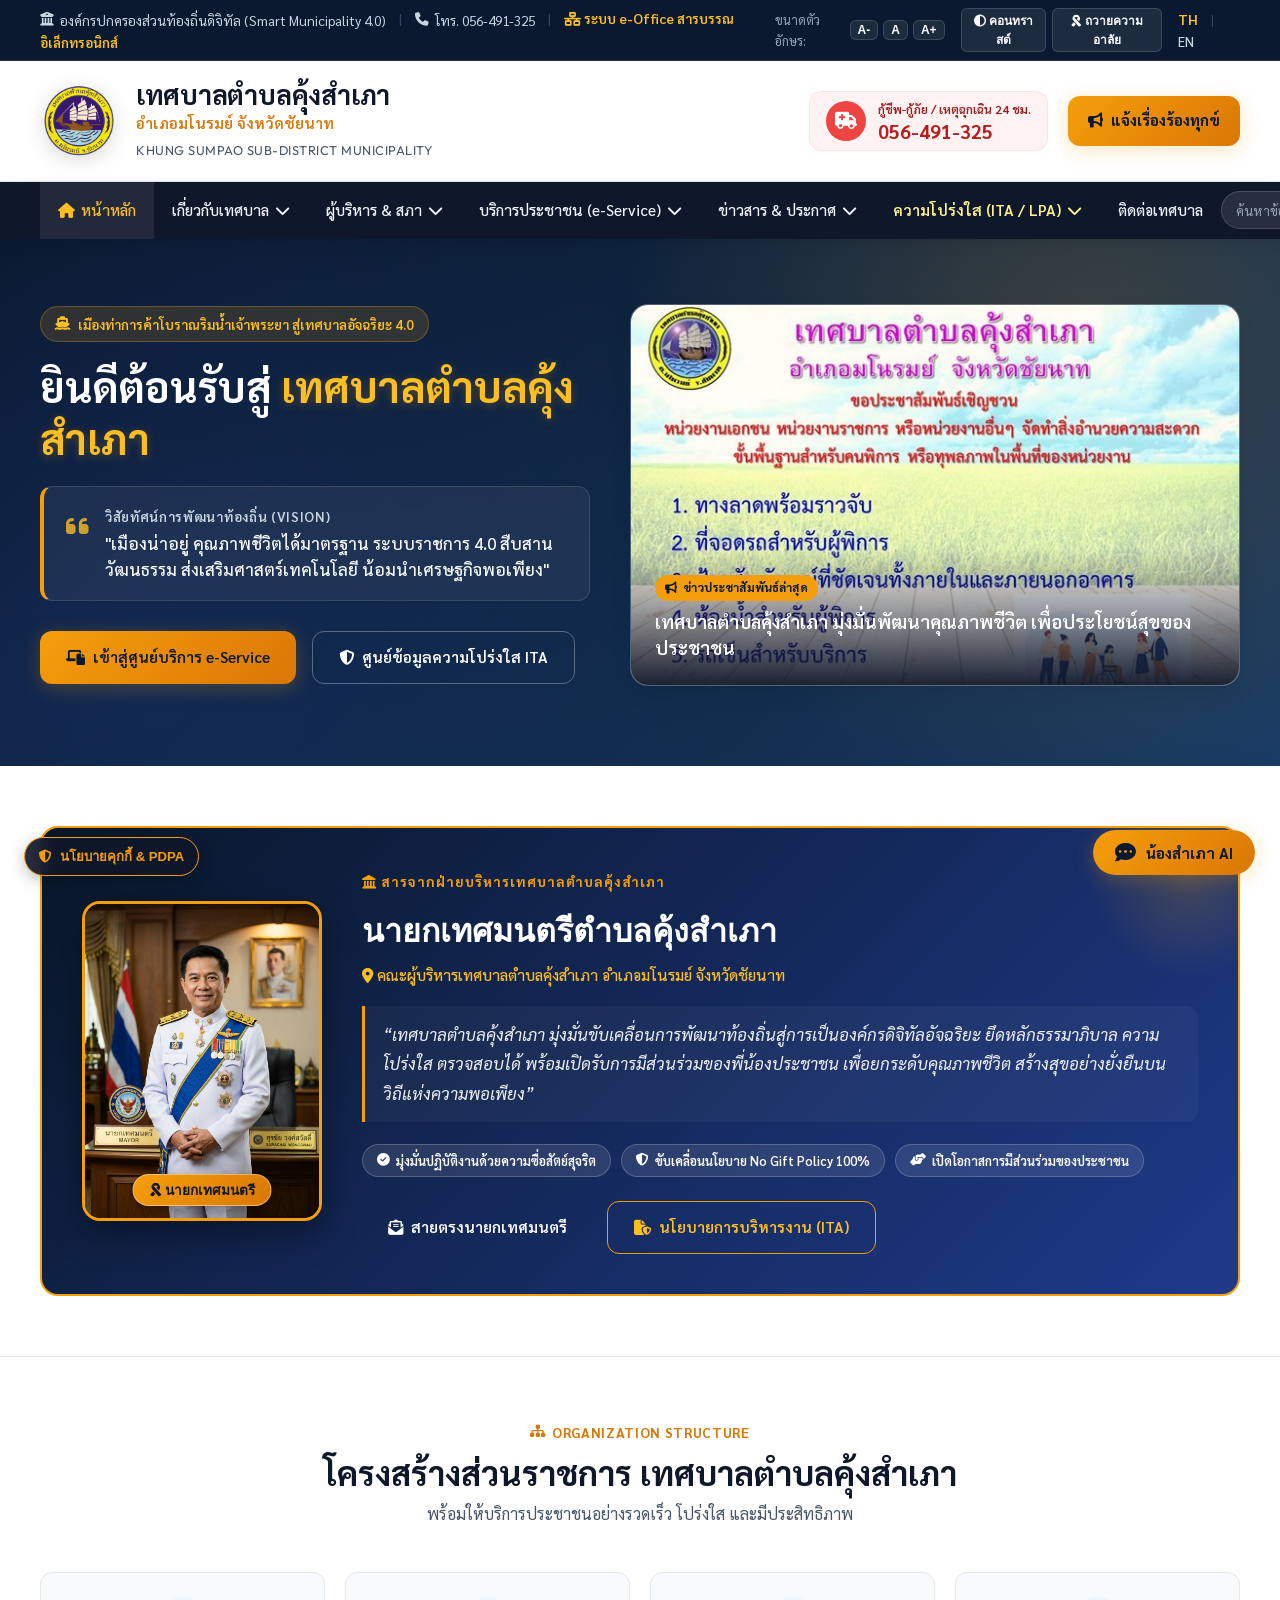
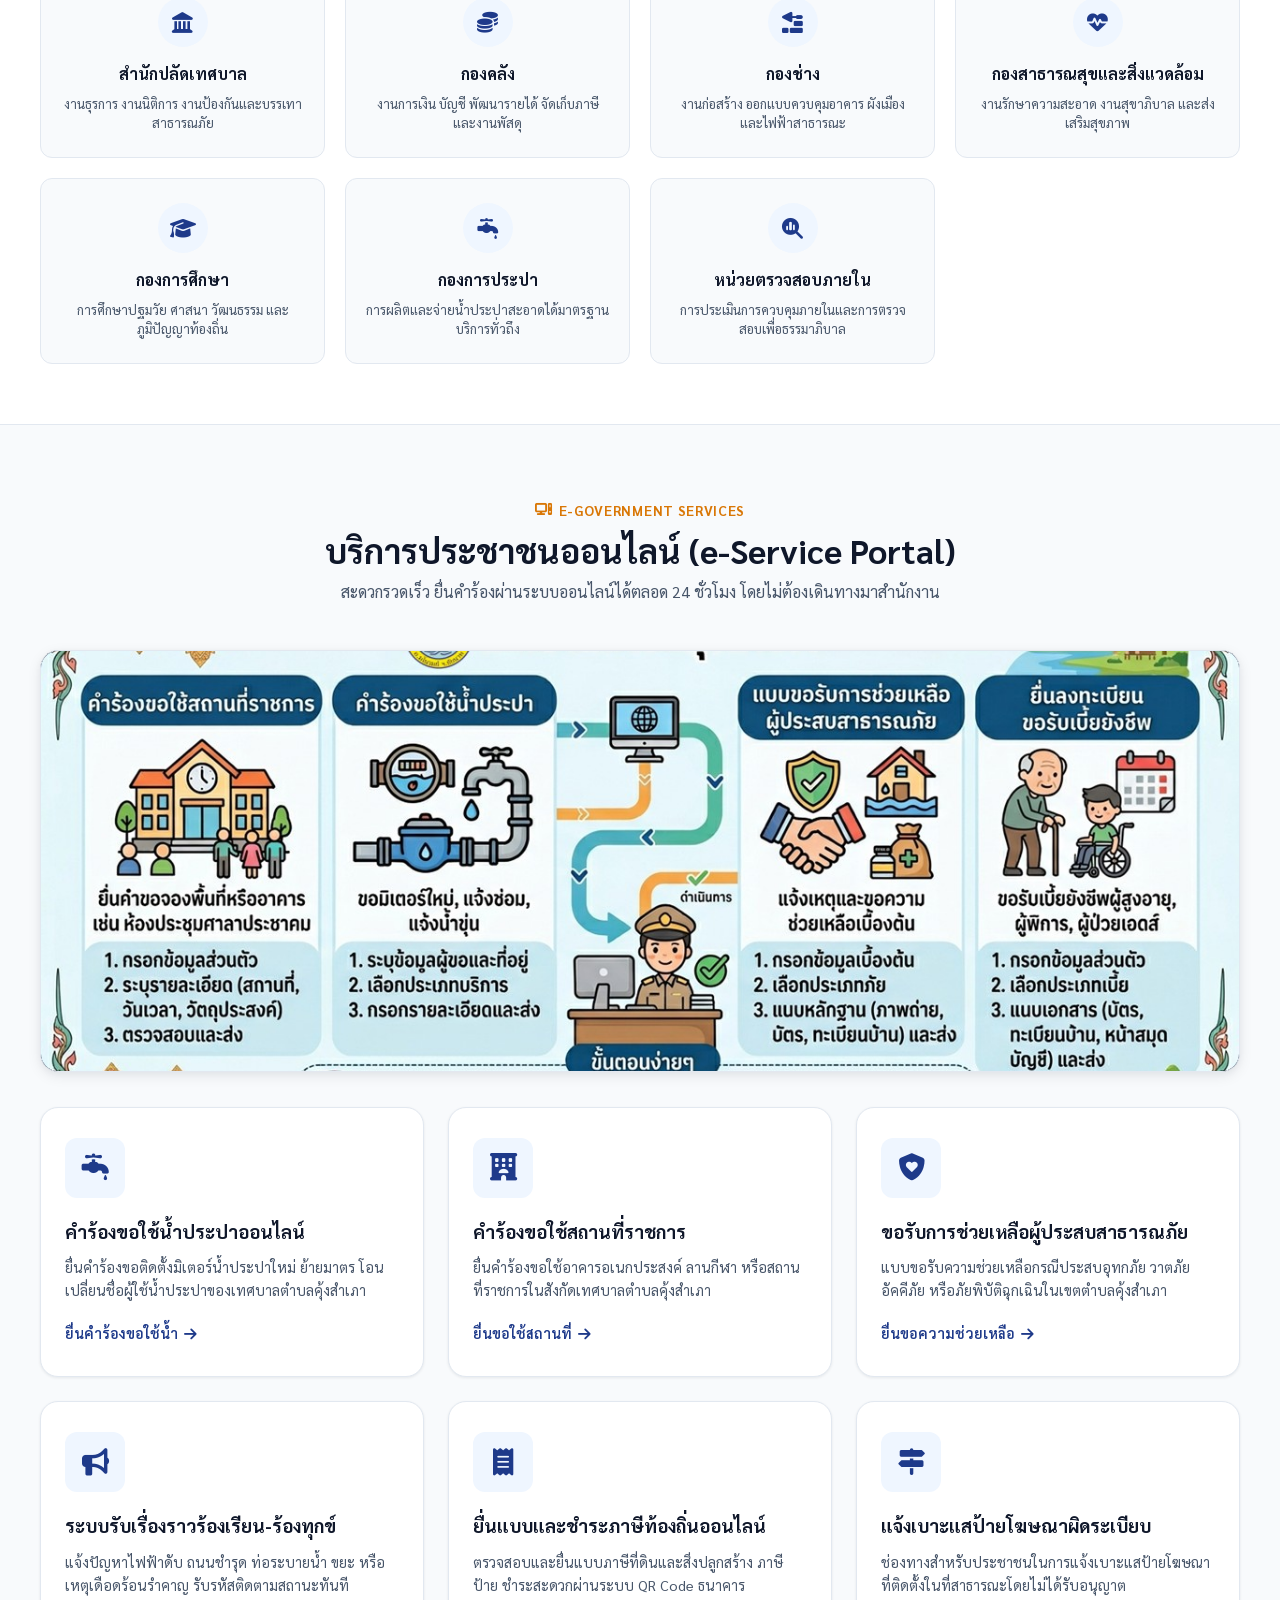
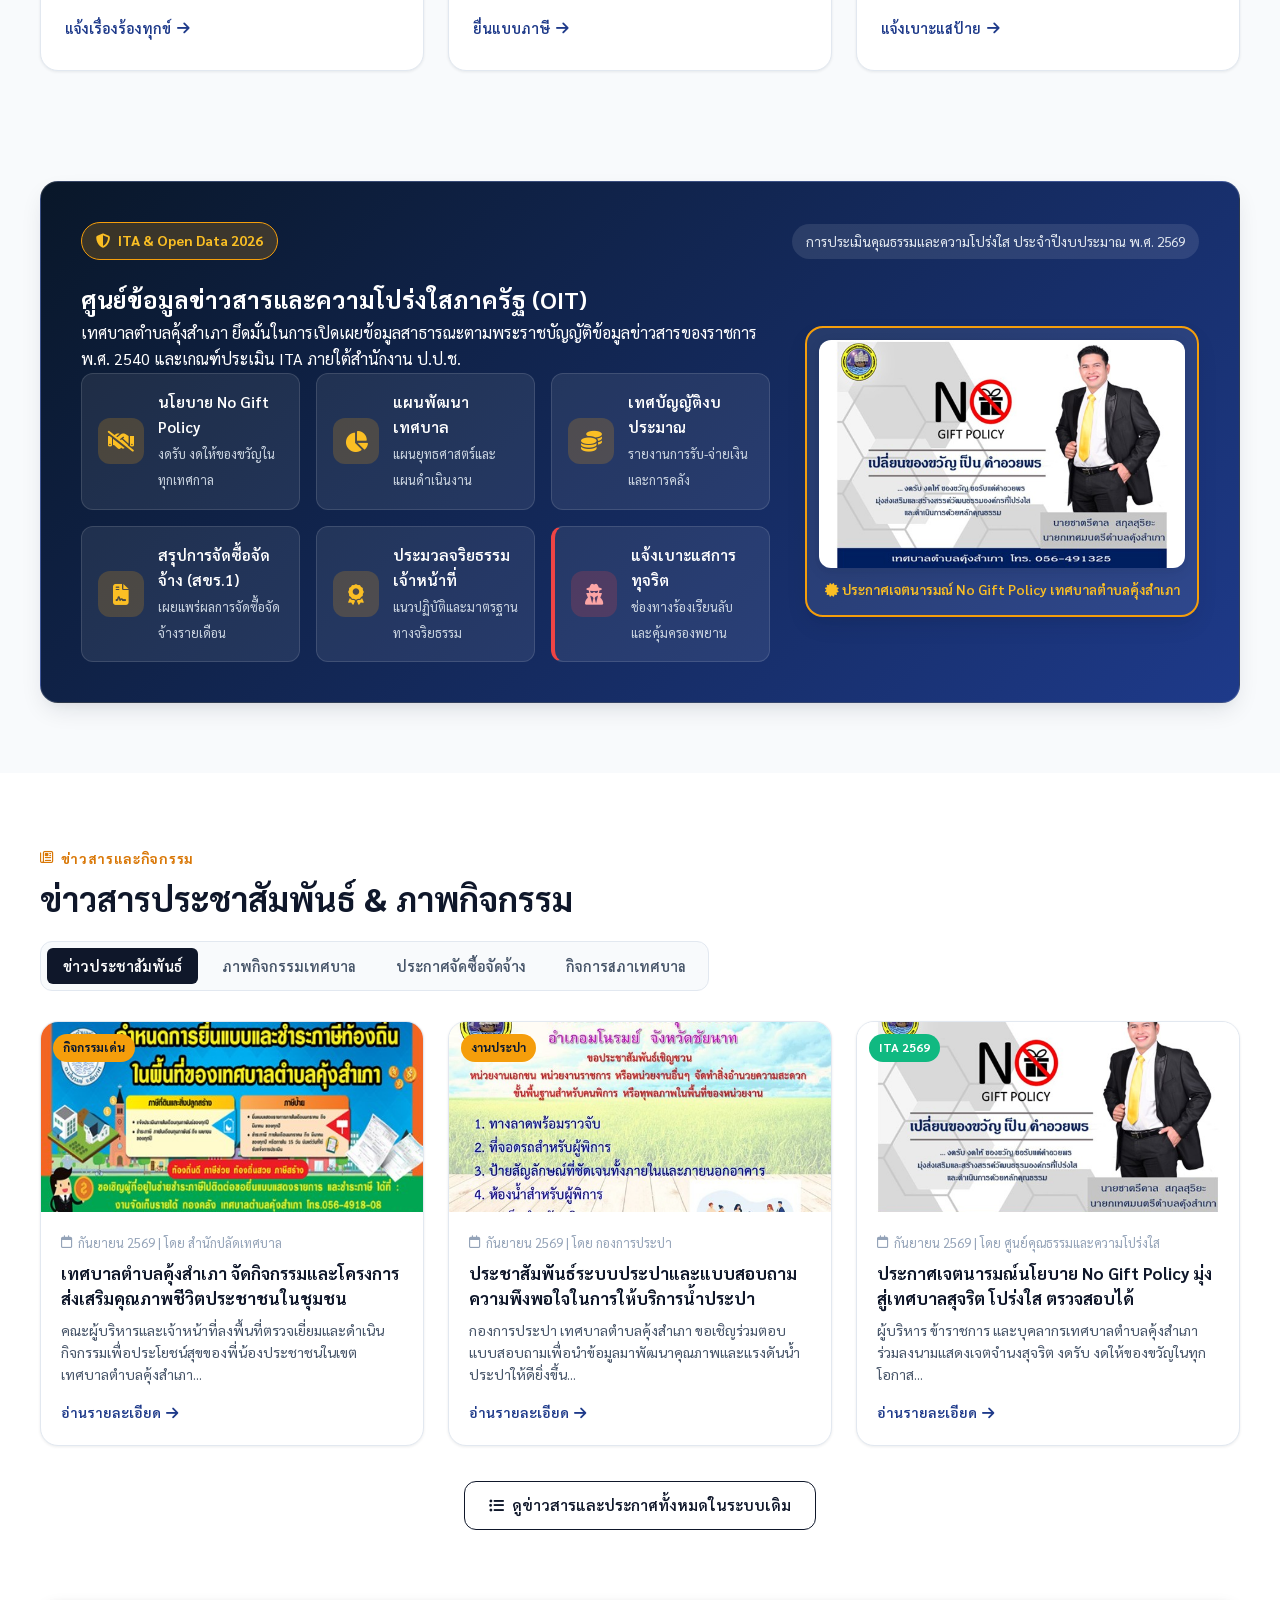
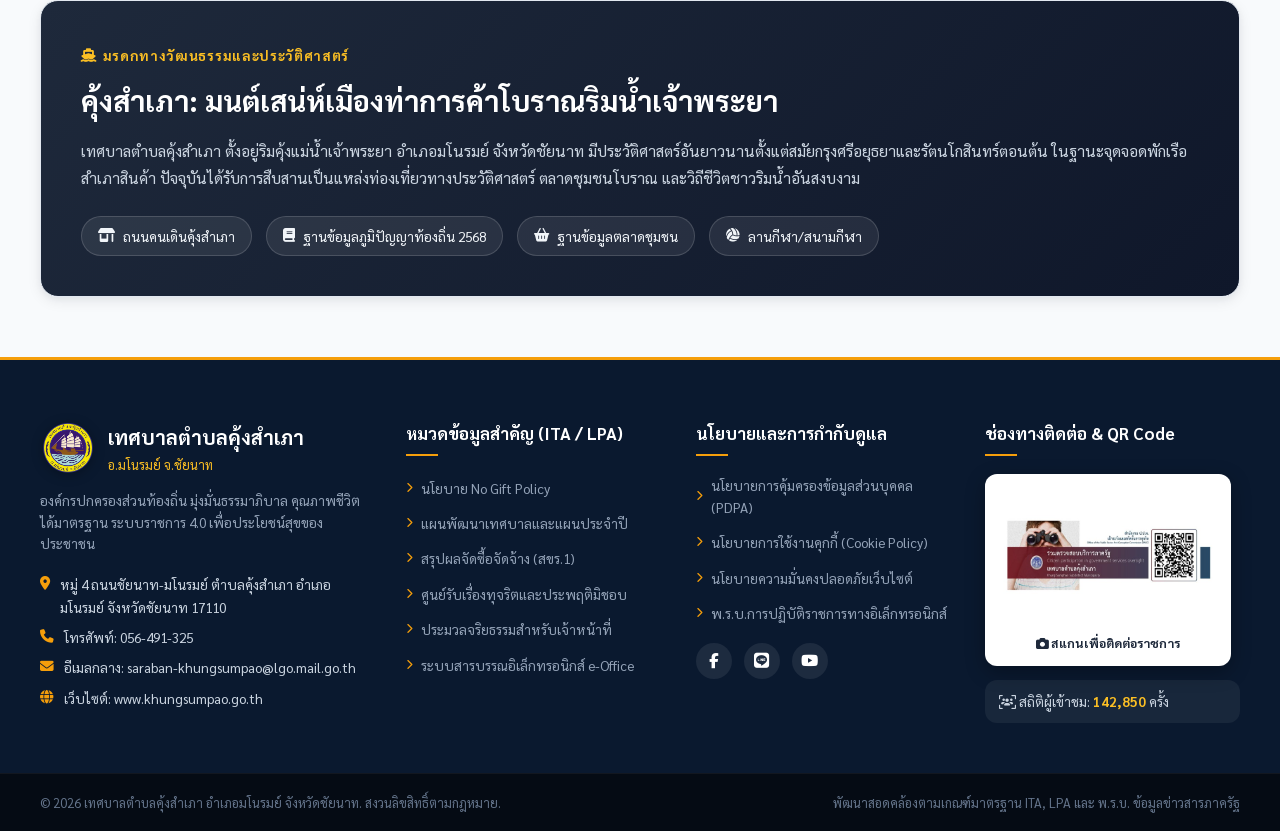
==== commit d48ec308: "feat: add mayor spotlight section, fix image aspect ratios & responsive scaling, implement PDPA cook" ====
--- a/index.html
+++ b/index.html
@@ -191,27 +191,31 @@
     </section>
 
     <!-- 5. Mayor & Executive Spotlight (เกณฑ์ ITA O3-O4) -->
+        <!-- 5. Mayor & Executive Spotlight (เกณฑ์ ITA O3-O4) -->
     <section class="section-mayor" id="mayor">
         <div class="container">
             <div class="mayor-card">
                 <div class="mayor-avatar-frame">
-                    <div class="avatar-placeholder">
-                        <i class="fa-solid fa-user-tie"></i>
-                        <span class="avatar-label">ภาพถ่ายผู้บริหาร</span>
-                    </div>
-                    <div class="mayor-badge-gold">นายกเทศมนตรี</div>
+                    <img src="assets/images/mayor.jpg" alt="ภาพถ่ายนายกเทศมนตรีตำบลคุ้งสำเภา" class="mayor-img" onerror="this.onerror=null; this.src='assets/images/logo.png';">
+                    <div class="mayor-badge-gold"><i class="fa-solid fa-ribbon"></i> นายกเทศมนตรี</div>
                 </div>
                 <div class="mayor-message">
-                    <span class="sub-lead">สารจากผู้บริหารเทศบาลตำบลคุ้งสำเภา</span>
-                    <h3 class="mayor-name">นายชาตรีกาล สกุลสุริยะ</h3>
-                    <p class="mayor-role">นายกเทศมนตรีตำบลคุ้งสำเภา อำเภอมโนรมย์ จังหวัดชัยนาท</p>
+                    <div class="mayor-header-badge">
+                        <span class="sub-lead"><i class="fa-solid fa-landmark"></i> สารจากฝ่ายบริหารเทศบาลตำบลคุ้งสำเภา</span>
+                    </div>
+                    <h3 class="mayor-name">นายกเทศมนตรีตำบลคุ้งสำเภา</h3>
+                    <p class="mayor-role"><i class="fa-solid fa-location-dot"></i> คณะผู้บริหารเทศบาลตำบลคุ้งสำเภา อำเภอมโนรมย์ จังหวัดชัยนาท</p>
                     <div class="mayor-text">
-                        <p>“เทศบาลตำบลคุ้งสำเภา มุ่งมั่นขับเคลื่อนการพัฒนาท้องถิ่นสู่การเป็นองค์กรอัจฉริยะ ยึดหลักธรรมาภิบาล ความโปร่งใส ตรวจสอบได้ พร้อมเปิดรับการมีส่วนร่วมของพี่น้องประชาชน เพื่อยกระดับคุณภาพชีวิต สร้างสุขอย่างยั่งยืนบนวิถีแห่งความพอเพียง”</p>
+                        <p>“เทศบาลตำบลคุ้งสำเภา มุ่งมั่นขับเคลื่อนการพัฒนาท้องถิ่นสู่การเป็นองค์กรดิจิทัลอัจฉริยะ ยึดหลักธรรมาภิบาล ความโปร่งใส ตรวจสอบได้ พร้อมเปิดรับการมีส่วนร่วมของพี่น้องประชาชน เพื่อยกระดับคุณภาพชีวิต สร้างสุขอย่างยั่งยืนบนวิถีแห่งความพอเพียง”</p>
                     </div>
                     <div class="mayor-signature-line">
                         <div class="policy-pill"><i class="fa-solid fa-check-circle"></i> มุ่งมั่นปฏิบัติงานด้วยความซื่อสัตย์สุจริต</div>
-                        <div class="policy-pill"><i class="fa-solid fa-shield-check"></i> ขับเคลื่อนนโยบาย No Gift Policy 100%</div>
-                        <div class="policy-pill"><i class="fa-solid fa-handshake"></i> เปิดโอกาสการมีส่วนร่วมของประชาชน</div>
+                        <div class="policy-pill"><i class="fa-solid fa-shield-halved"></i> ขับเคลื่อนนโยบาย No Gift Policy 100%</div>
+                        <div class="policy-pill"><i class="fa-solid fa-handshake-angle"></i> เปิดโอกาสการมีส่วนร่วมของประชาชน</div>
+                    </div>
+                    <div class="mayor-cta-actions">
+                        <a href="https://docs.google.com/forms/d/e/1FAIpQLSf757A2KAzGthk60chg4HgIerXmMg3MAS0YQNzWOEzR4TY44g/viewform" target="_blank" class="btn btn-gold btn-sm"><i class="fa-solid fa-envelope-open-text"></i> สายตรงนายกเทศมนตรี</a>
+                        <a href="#ita" class="btn btn-outline-civic btn-sm"><i class="fa-solid fa-file-shield"></i> นโยบายการบริหารงาน (ITA)</a>
                     </div>
                 </div>
             </div>
@@ -644,9 +648,9 @@
             <div class="footer-col">
                 <h4 class="footer-heading">ช่องทางติดต่อ & QR Code</h4>
                 <div class="qrcode-wrapper">
-                    <img src="assets/images/qrcode_contact.jpg" alt="QR Code ติดต่อเทศบาลตำบลคุ้งสำเภา" class="qrcode-img">
-                    <span class="qrcode-desc">สแกนเพื่อติดต่อเทศบาลตำบลคุ้งสำเภา</span>
-                </div>
+                            <img src="assets/images/qrcode_contact.jpg" alt="ช่องทางติดต่อและ QR Code เทศบาลตำบลคุ้งสำเภา" class="qrcode-img">
+                            <span class="qrcode-hint"><i class="fa-solid fa-camera"></i> สแกนเพื่อติดต่อราชการ</span>
+                        </div>
                 <div class="visitor-counter">
                     <span><i class="fa-solid fa-users-viewfinder"></i> สถิติผู้เข้าชม: <strong>142,850</strong> ครั้ง</span>
                 </div>
@@ -663,5 +667,138 @@
 
     <!-- Custom JS -->
     <script src="assets/js/main.js"></script>
+
+    <!-- ======================================================== -->
+    <!-- PDPA Compliance & Cookie Consent System (สอดคล้อง พ.ร.บ. คุ้มครองข้อมูลส่วนบุคคล พ.ศ. 2562) -->
+    <!-- ======================================================== -->
+    <!-- 1. Floating Cookie Consent Banner -->
+    <div id="pdpa-banner" class="pdpa-banner" role="dialog" aria-modal="true" aria-labelledby="pdpa-title">
+        <div class="container pdpa-container">
+            <div class="pdpa-content">
+                <div class="pdpa-icon-box">
+                    <i class="fa-solid fa-cookie-bite"></i>
+                </div>
+                <div class="pdpa-text">
+                    <h4 id="pdpa-title" class="pdpa-title">การใช้งานคุกกี้ (Cookies) และนโยบายคุ้มครองข้อมูลส่วนบุคคล (PDPA)</h4>
+                    <p class="pdpa-desc">
+                        เทศบาลตำบลคุ้งสำเภา มีการใช้งานคุกกี้เพื่อเพิ่มประสิทธิภาพในการให้บริการออนไลน์ มอบประสบการณ์การใช้งานเว็บไซต์ที่ดีที่สุด และสอดคล้องตามพระราชบัญญัติคุ้มครองข้อมูลส่วนบุคคล พ.ศ. 2562 (PDPA) ท่านสามารถเลือกตั้งค่าความยินยอมตามหมวดหมู่การใช้งานได้ตามความประสงค์
+                        <a href="assets/docs/privacy-policy.pdf" target="_blank" class="pdpa-policy-link">อ่านนโยบายความเป็นส่วนตัว</a>
+                    </p>
+                </div>
+            </div>
+            <div class="pdpa-actions">
+                <button type="button" class="btn btn-pdpa-accept" id="btn-pdpa-accept-all">
+                    <i class="fa-solid fa-check"></i> ยอมรับทั้งหมด
+                </button>
+                <button type="button" class="btn btn-pdpa-reject" id="btn-pdpa-reject">
+                    ปฏิเสธที่ไม่จำเป็น
+                </button>
+                <button type="button" class="btn btn-pdpa-settings" id="btn-pdpa-open-settings">
+                    <i class="fa-solid fa-sliders"></i> ตั้งค่าคุกกี้
+                </button>
+            </div>
+        </div>
+    </div>
+
+    <!-- 2. Detailed Cookie Preferences Modal -->
+    <div id="pdpa-modal" class="pdpa-modal-overlay" aria-hidden="true">
+        <div class="pdpa-modal-box">
+            <div class="pdpa-modal-header">
+                <div class="pdpa-modal-title-group">
+                    <i class="fa-solid fa-shield-halved pdpa-modal-icon"></i>
+                    <div>
+                        <h3 class="pdpa-modal-title">ศูนย์จัดการความเป็นส่วนตัวและคุกกี้ (Privacy & Cookies Settings)</h3>
+                        <p class="pdpa-modal-subtitle">เทศบาลตำบลคุ้งสำเภา อำเภอมโนรมย์ จังหวัดชัยนาท</p>
+                    </div>
+                </div>
+                <button type="button" class="pdpa-modal-close" id="btn-pdpa-close-modal" aria-label="ปิดหน้าต่าง">&times;</button>
+            </div>
+            <div class="pdpa-modal-body">
+                <p class="pdpa-modal-intro">
+                    เมื่อท่านเข้าชมเว็บไซต์ของเทศบาลตำบลคุ้งสำเภา ข้อมูลการใช้งานอาจถูกบันทึกในรูปแบบคุกกี้ เพื่อพัฒนาเว็บไซต์ให้ตอบสนองความต้องการของประชาชน ท่านสามารถกำหนดความยินยอมการใช้งานคุกกี้แต่ละประเภทได้ด้านล่างนี้:
+                </p>
+
+                <!-- Category 1: Strictly Necessary -->
+                <div class="pdpa-category-card">
+                    <div class="pdpa-cat-header">
+                        <div class="pdpa-cat-info">
+                            <h4 class="pdpa-cat-title"><i class="fa-solid fa-lock text-gold"></i> คุกกี้ที่จำเป็นอย่างยิ่ง (Strictly Necessary Cookies)</h4>
+                            <span class="pdpa-cat-badge always-active">เปิดใช้งานตลอดเวลา (จำเป็น)</span>
+                        </div>
+                        <div class="pdpa-switch disabled">
+                            <input type="checkbox" id="cookie-necessary" checked disabled>
+                            <label for="cookie-necessary" class="pdpa-slider"></label>
+                        </div>
+                    </div>
+                    <p class="pdpa-cat-desc">
+                        คุกกี้ประเภทนี้มีความจำเป็นต่อการทำงานพื้นฐานของเว็บไซต์ เช่น การเข้าสู่ระบบ การนำทาง การใช้บริการ e-Service การรักษาความปลอดภัย และการปรับแต่งขนาดตัวอักษรสำหรับผู้สูงอายุ เว็บไซต์จะไม่สามารถทำงานได้อย่างถูกต้องหากไม่มีคุกกี้เหล่านี้
+                    </p>
+                </div>
+
+                <!-- Category 2: Analytics & Performance -->
+                <div class="pdpa-category-card">
+                    <div class="pdpa-cat-header">
+                        <div class="pdpa-cat-info">
+                            <h4 class="pdpa-cat-title"><i class="fa-solid fa-chart-line text-blue"></i> คุกกี้เพื่อการวิเคราะห์และประเมินผล (Analytics Cookies)</h4>
+                        </div>
+                        <div class="pdpa-switch">
+                            <input type="checkbox" id="cookie-analytics" checked>
+                            <label for="cookie-analytics" class="pdpa-slider"></label>
+                        </div>
+                    </div>
+                    <p class="pdpa-cat-desc">
+                        ช่วยให้เทศบาลสามารถนับจำนวนผู้เข้าชม และเข้าใจพฤติกรรมการใช้งานหน้าเว็บต่างๆ เพื่อนำสถิติไปปรับปรุงการให้บริการประชาชนให้มีความสะดวกรวดเร็วและตรงกับความต้องการของท้องถิ่น ข้อมูลทั้งหมดจะถูกรวบรวมโดยไม่ระบุตัวตน
+                    </p>
+                </div>
+
+                <!-- Category 3: Functional & Accessibility -->
+                <div class="pdpa-category-card">
+                    <div class="pdpa-cat-header">
+                        <div class="pdpa-cat-info">
+                            <h4 class="pdpa-cat-title"><i class="fa-solid fa-universal-access text-gold"></i> คุกกี้เพื่อการทำงานและปรับแต่งการแสดงผล (Functional Cookies)</h4>
+                        </div>
+                        <div class="pdpa-switch">
+                            <input type="checkbox" id="cookie-functional" checked>
+                            <label for="cookie-functional" class="pdpa-slider"></label>
+                        </div>
+                    </div>
+                    <p class="pdpa-cat-desc">
+                        ช่วยจดจำการตั้งค่าการใช้งานส่วนบุคคล เช่น ขนาดตัวอักษรที่ท่านเลือก โหมดความคมชัดสูง (High Contrast) โหมดไว้อาลัย หรือการจดจำภาษา เพื่อให้ท่านได้รับความสะดวกสบายสูงสุดในการเข้าใช้งานครั้งต่อไป
+                    </p>
+                </div>
+
+                <!-- Category 4: Media & External Services -->
+                <div class="pdpa-category-card">
+                    <div class="pdpa-cat-header">
+                        <div class="pdpa-cat-info">
+                            <h4 class="pdpa-cat-title"><i class="fa-solid fa-photo-film text-blue"></i> คุกกี้สื่อมัลติมีเดียและบริการภายนอก (Media & Third-Party Cookies)</h4>
+                        </div>
+                        <div class="pdpa-switch">
+                            <input type="checkbox" id="cookie-media" checked>
+                            <label for="cookie-media" class="pdpa-slider"></label>
+                        </div>
+                    </div>
+                    <p class="pdpa-cat-desc">
+                        ใช้สำหรับเปิดใช้งานสื่อมัลติมีเดีย เช่น วิดีโอประชาสัมพันธ์เทศบาลจาก YouTube, แผนที่ดาวเทียม Google Maps สำหรับการเดินทางมายังเทศบาล และช่องทางการติดต่อผ่านสื่อสังคมออนไลน์
+                    </p>
+                </div>
+            </div>
+            <div class="pdpa-modal-footer">
+                <button type="button" class="btn btn-pdpa-save" id="btn-pdpa-save-preferences">
+                    <i class="fa-solid fa-floppy-disk"></i> บันทึกการตั้งค่า
+                </button>
+                <button type="button" class="btn btn-pdpa-accept-modal" id="btn-pdpa-accept-all-modal">
+                    ยอมรับทั้งหมด
+                </button>
+            </div>
+        </div>
+    </div>
+
+    <!-- 3. Persistent Floating Trigger Button for PDPA -->
+    <button id="pdpa-floating-trigger" class="pdpa-floating-badge" title="คลิกเพื่อจัดการความยินยอมคุกกี้และสิทธิ PDPA">
+        <i class="fa-solid fa-shield-halved"></i>
+        <span class="pdpa-badge-text">นโยบายคุกกี้ & PDPA</span>
+    </button>
+
 </body>
 </html>
--- a/assets/css/style.css
+++ b/assets/css/style.css
@@ -2069,3 +2069,846 @@
         height: 280px;
     }
 }
+
+
+/* ========================================================
+   CIVIC RESPONSIVE IMAGE & BANNER SYSTEM (Fixed Aspect Ratios)
+   ======================================================== */
+img {
+    max-width: 100%;
+    height: auto;
+    vertical-align: middle;
+}
+
+/* Official Logo */
+.official-logo-img {
+    width: 78px;
+    height: 78px;
+    object-fit: contain;
+    filter: drop-shadow(0 4px 10px rgba(0, 0, 0, 0.15));
+    transition: var(--transition);
+}
+
+.official-logo-img:hover {
+    transform: scale(1.05) rotate(2deg);
+}
+
+.footer-logo-img {
+    width: 56px;
+    height: 56px;
+    object-fit: contain;
+    filter: drop-shadow(0 2px 6px rgba(0,0,0,0.3));
+}
+
+/* Hero Showcase Banner */
+.hero-featured-showcase {
+    position: relative;
+    width: 100%;
+}
+
+.showcase-card {
+    background: rgba(255, 255, 255, 0.08);
+    backdrop-filter: blur(16px);
+    border: 1px solid rgba(255, 255, 255, 0.2);
+    border-radius: var(--radius-lg);
+    overflow: hidden;
+    box-shadow: var(--shadow-lg);
+    transition: var(--transition);
+}
+
+.showcase-card:hover {
+    transform: translateY(-4px);
+    box-shadow: 0 15px 35px rgba(0, 0, 0, 0.35);
+    border-color: var(--gold);
+}
+
+.showcase-img-wrap {
+    position: relative;
+    width: 100%;
+    aspect-ratio: 16 / 10;
+    max-height: 400px;
+    background: #0f172a;
+    overflow: hidden;
+}
+
+.showcase-img {
+    width: 100%;
+    height: 100%;
+    object-fit: cover;
+    object-position: center;
+    display: block;
+    transition: transform 0.5s ease;
+}
+
+.showcase-card:hover .showcase-img {
+    transform: scale(1.03);
+}
+
+/* e-Service Real Banner */
+.eservice-banner-row {
+    margin-bottom: 35px;
+    border-radius: var(--radius-lg);
+    overflow: hidden;
+    box-shadow: var(--shadow-md);
+    border: 1px solid var(--border-color);
+    background: #0b1528;
+}
+
+.eservice-highlight-card {
+    width: 100%;
+    aspect-ratio: 16 / 9;
+    max-height: 420px;
+    overflow: hidden;
+    background: #0b1528;
+    display: flex;
+    align-items: center;
+    justify-content: center;
+}
+
+.eservice-highlight-img {
+    width: 100%;
+    height: 100%;
+    object-fit: cover;
+    object-position: center;
+    display: block;
+    transition: transform 0.4s ease;
+}
+
+.eservice-banner-row:hover .eservice-highlight-img {
+    transform: scale(1.02);
+}
+
+/* ITA No Gift Policy Image */
+.no-gift-frame {
+    background: rgba(255, 255, 255, 0.08);
+    border: 2px solid var(--gold);
+    border-radius: var(--radius-lg);
+    padding: 12px;
+    text-align: center;
+    box-shadow: var(--shadow-lg);
+}
+
+.no-gift-img {
+    width: 100%;
+    height: auto;
+    aspect-ratio: 16 / 10;
+    object-fit: cover;
+    object-position: center;
+    border-radius: var(--radius-md);
+    display: block;
+    box-shadow: var(--shadow-md);
+}
+
+/* Real News Card Image */
+.news-card-img {
+    width: 100%;
+    aspect-ratio: 16 / 10;
+    height: auto;
+    position: relative;
+    overflow: hidden;
+    background: #0f172a;
+}
+
+.card-real-img {
+    width: 100%;
+    height: 100%;
+    object-fit: cover;
+    object-position: center;
+    display: block;
+    transition: var(--transition);
+}
+
+.news-card:hover .card-real-img {
+    transform: scale(1.05);
+}
+
+/* Activity Gallery */
+.activity-photo-box {
+    width: 100%;
+    aspect-ratio: 16 / 10;
+    height: auto;
+    border-radius: var(--radius-md);
+    overflow: hidden;
+    box-shadow: var(--shadow-md);
+    position: relative;
+    background: #0f172a;
+}
+
+.activity-photo-box img {
+    width: 100%;
+    height: 100%;
+    object-fit: cover;
+    object-position: center;
+    display: block;
+    transition: transform 0.4s ease;
+}
+
+.activity-photo-box:hover img {
+    transform: scale(1.05);
+}
+
+/* QR Code Contact Box */
+.qrcode-wrapper {
+    display: inline-block;
+    background: #ffffff;
+    padding: 12px;
+    border-radius: var(--radius-md);
+    box-shadow: 0 6px 20px rgba(0,0,0,0.3);
+    border: 1px solid rgba(255,255,255,0.3);
+    text-align: center;
+    transition: var(--transition);
+}
+
+.qrcode-wrapper:hover {
+    transform: translateY(-2px);
+    box-shadow: 0 10px 25px rgba(0,0,0,0.4);
+}
+
+.qrcode-img {
+    width: 100%;
+    max-width: 220px;
+    height: auto;
+    aspect-ratio: 625 / 392;
+    object-fit: contain;
+    display: block;
+    margin: 0 auto;
+    border-radius: var(--radius-sm);
+}
+
+.qrcode-hint {
+    display: block;
+    font-size: 0.78rem;
+    color: #1e293b;
+    font-weight: 700;
+    margin-top: 8px;
+}
+
+/* ========================================================
+   MAYOR & EXECUTIVE SECTION STYLES
+   ======================================================== */
+.section-mayor {
+    padding: 60px 0;
+    background: var(--bg-surface);
+    border-bottom: 1px solid var(--border-color);
+}
+
+.mayor-card {
+    display: flex;
+    gap: 40px;
+    align-items: center;
+    background: linear-gradient(135deg, #091729 0%, #1e3a8a 100%);
+    border: 2px solid var(--gold);
+    border-radius: var(--radius-lg);
+    padding: 40px;
+    box-shadow: var(--shadow-xl);
+    color: #ffffff;
+    position: relative;
+    overflow: hidden;
+}
+
+.mayor-card::before {
+    content: '';
+    position: absolute;
+    top: -50px; right: -50px;
+    width: 200px; height: 200px;
+    background: radial-gradient(circle, rgba(245, 158, 11, 0.2) 0%, transparent 70%);
+    pointer-events: none;
+}
+
+.mayor-avatar-frame {
+    position: relative;
+    width: 240px;
+    height: 320px;
+    flex-shrink: 0;
+    border-radius: var(--radius-lg);
+    overflow: hidden;
+    border: 3px solid var(--gold);
+    box-shadow: 0 12px 35px rgba(0, 0, 0, 0.4);
+    background: #0f172a;
+}
+
+.mayor-img {
+    width: 100%;
+    height: 100%;
+    object-fit: cover;
+    object-position: top center;
+    display: block;
+    transition: transform 0.4s ease;
+}
+
+.mayor-card:hover .mayor-img {
+    transform: scale(1.03);
+}
+
+.mayor-badge-gold {
+    position: absolute;
+    bottom: 12px;
+    left: 50%;
+    transform: translateX(-50%);
+    background: linear-gradient(135deg, #f59e0b, #d97706);
+    color: #0f172a;
+    font-weight: 800;
+    font-size: 0.85rem;
+    padding: 4px 16px;
+    border-radius: var(--radius-full);
+    box-shadow: 0 4px 12px rgba(0, 0, 0, 0.35);
+    white-space: nowrap;
+    border: 1px solid rgba(255, 255, 255, 0.4);
+}
+
+.mayor-message {
+    flex: 1;
+}
+
+.mayor-header-badge .sub-lead {
+    font-size: 0.85rem;
+    text-transform: uppercase;
+    letter-spacing: 1px;
+    color: var(--gold);
+    font-weight: 700;
+    display: inline-block;
+    margin-bottom: 8px;
+}
+
+.mayor-name {
+    font-size: 2rem;
+    font-weight: 800;
+    color: #ffffff;
+    margin-bottom: 6px;
+}
+
+.mayor-role {
+    color: var(--gold-light);
+    font-size: 0.95rem;
+    margin-bottom: 18px;
+    font-weight: 500;
+}
+
+.mayor-text {
+    font-size: 1.05rem;
+    line-height: 1.75;
+    color: rgba(255, 255, 255, 0.92);
+    font-style: italic;
+    margin-bottom: 22px;
+    border-left: 3px solid var(--gold);
+    padding-left: 18px;
+    background: rgba(255, 255, 255, 0.04);
+    padding: 14px 18px;
+    border-radius: 0 var(--radius-md) var(--radius-md) 0;
+}
+
+.mayor-signature-line {
+    display: flex;
+    flex-wrap: wrap;
+    gap: 10px;
+    margin-bottom: 24px;
+}
+
+.policy-pill {
+    background: rgba(255, 255, 255, 0.1);
+    border: 1px solid rgba(255, 255, 255, 0.2);
+    padding: 5px 14px;
+    border-radius: var(--radius-full);
+    font-size: 0.8rem;
+    color: #ffffff;
+    display: inline-flex;
+    align-items: center;
+    gap: 6px;
+}
+
+.mayor-cta-actions {
+    display: flex;
+    gap: 14px;
+    flex-wrap: wrap;
+}
+
+.btn-outline-civic {
+    border: 1.5px solid var(--gold);
+    color: var(--gold-light);
+    background: transparent;
+}
+
+.btn-outline-civic:hover {
+    background: rgba(245, 158, 11, 0.15);
+    color: #ffffff;
+}
+
+@media (max-width: 900px) {
+    .mayor-card {
+        flex-direction: column;
+        text-align: center;
+        padding: 30px 20px;
+        gap: 25px;
+    }
+    .mayor-avatar-frame {
+        width: 200px;
+        height: 270px;
+    }
+    .mayor-text {
+        border-left: none;
+        border-top: 2px solid var(--gold);
+        border-radius: var(--radius-md);
+        text-align: left;
+    }
+    .mayor-signature-line, .mayor-cta-actions {
+        justify-content: center;
+    }
+}
+
+/* ========================================================
+   PDPA COOKIE CONSENT & PRIVACY MANAGEMENT SYSTEM
+   ======================================================== */
+.pdpa-banner {
+    position: fixed;
+    bottom: 0;
+    left: 0;
+    right: 0;
+    z-index: 99990;
+    background: rgba(15, 23, 42, 0.96);
+    backdrop-filter: blur(16px);
+    -webkit-backdrop-filter: blur(16px);
+    border-top: 2px solid var(--gold);
+    box-shadow: 0 -10px 30px rgba(0, 0, 0, 0.4);
+    padding: 18px 0;
+    transform: translateY(100%);
+    opacity: 0;
+    visibility: hidden;
+    transition: transform 0.4s cubic-bezier(0.16, 1, 0.3, 1), opacity 0.4s ease, visibility 0.4s;
+}
+
+.pdpa-banner.active {
+    transform: translateY(0);
+    opacity: 1;
+    visibility: visible;
+}
+
+.pdpa-container {
+    display: flex;
+    align-items: center;
+    justify-content: space-between;
+    gap: 24px;
+}
+
+.pdpa-content {
+    display: flex;
+    align-items: flex-start;
+    gap: 18px;
+    flex: 1;
+}
+
+.pdpa-icon-box {
+    width: 48px;
+    height: 48px;
+    background: rgba(245, 158, 11, 0.15);
+    border: 1px solid var(--gold);
+    color: var(--gold);
+    border-radius: var(--radius-md);
+    display: flex;
+    align-items: center;
+    justify-content: center;
+    font-size: 1.4rem;
+    flex-shrink: 0;
+}
+
+.pdpa-text {
+    flex: 1;
+}
+
+.pdpa-title {
+    font-size: 1.05rem;
+    font-weight: 700;
+    color: #ffffff;
+    margin-bottom: 6px;
+}
+
+.pdpa-desc {
+    font-size: 0.88rem;
+    line-height: 1.55;
+    color: rgba(255, 255, 255, 0.8);
+    margin: 0;
+}
+
+.pdpa-policy-link {
+    color: var(--gold-light);
+    text-decoration: underline;
+    font-weight: 600;
+    margin-left: 4px;
+}
+
+.pdpa-policy-link:hover {
+    color: #ffffff;
+}
+
+.pdpa-actions {
+    display: flex;
+    align-items: center;
+    gap: 10px;
+    flex-shrink: 0;
+}
+
+.btn-pdpa-accept {
+    background: linear-gradient(135deg, #f59e0b, #d97706);
+    color: #0f172a;
+    font-weight: 700;
+    padding: 10px 20px;
+    border-radius: var(--radius-full);
+    border: none;
+    cursor: pointer;
+    font-size: 0.9rem;
+    display: inline-flex;
+    align-items: center;
+    gap: 6px;
+    transition: var(--transition);
+    box-shadow: 0 4px 12px rgba(245, 158, 11, 0.3);
+}
+
+.btn-pdpa-accept:hover {
+    transform: translateY(-2px);
+    box-shadow: 0 6px 16px rgba(245, 158, 11, 0.45);
+}
+
+.btn-pdpa-reject {
+    background: rgba(255, 255, 255, 0.1);
+    color: #ffffff;
+    border: 1px solid rgba(255, 255, 255, 0.3);
+    padding: 10px 18px;
+    border-radius: var(--radius-full);
+    cursor: pointer;
+    font-size: 0.9rem;
+    transition: var(--transition);
+}
+
+.btn-pdpa-reject:hover {
+    background: rgba(255, 255, 255, 0.2);
+    color: #ffffff;
+}
+
+.btn-pdpa-settings {
+    background: transparent;
+    color: var(--gold-light);
+    border: none;
+    padding: 10px 14px;
+    font-size: 0.9rem;
+    cursor: pointer;
+    display: inline-flex;
+    align-items: center;
+    gap: 6px;
+    transition: var(--transition);
+}
+
+.btn-pdpa-settings:hover {
+    color: #ffffff;
+    text-decoration: underline;
+}
+
+/* Modal Overlay */
+.pdpa-modal-overlay {
+    position: fixed;
+    top: 0; left: 0; right: 0; bottom: 0;
+    background: rgba(0, 0, 0, 0.75);
+    backdrop-filter: blur(8px);
+    -webkit-backdrop-filter: blur(8px);
+    z-index: 99995;
+    display: flex;
+    align-items: center;
+    justify-content: center;
+    padding: 20px;
+    opacity: 0;
+    visibility: hidden;
+    transition: opacity 0.3s ease, visibility 0.3s;
+}
+
+.pdpa-modal-overlay.active {
+    opacity: 1;
+    visibility: visible;
+}
+
+.pdpa-modal-box {
+    background: var(--bg-surface);
+    border: 2px solid var(--gold);
+    border-radius: var(--radius-lg);
+    box-shadow: 0 25px 60px rgba(0, 0, 0, 0.5);
+    max-width: 680px;
+    width: 100%;
+    max-height: 90vh;
+    display: flex;
+    flex-direction: column;
+    overflow: hidden;
+    transform: scale(0.95);
+    transition: transform 0.3s cubic-bezier(0.16, 1, 0.3, 1);
+}
+
+.pdpa-modal-overlay.active .pdpa-modal-box {
+    transform: scale(1);
+}
+
+.pdpa-modal-header {
+    background: linear-gradient(135deg, #091729, #1e3a8a);
+    color: #ffffff;
+    padding: 20px 24px;
+    display: flex;
+    align-items: center;
+    justify-content: space-between;
+    border-bottom: 1px solid rgba(255, 255, 255, 0.15);
+}
+
+.pdpa-modal-title-group {
+    display: flex;
+    align-items: center;
+    gap: 14px;
+}
+
+.pdpa-modal-icon {
+    font-size: 1.8rem;
+    color: var(--gold);
+}
+
+.pdpa-modal-title {
+    font-size: 1.15rem;
+    font-weight: 700;
+    color: #ffffff;
+    margin: 0;
+}
+
+.pdpa-modal-subtitle {
+    font-size: 0.8rem;
+    color: var(--gold-light);
+    margin: 2px 0 0;
+}
+
+.pdpa-modal-close {
+    background: transparent;
+    border: none;
+    color: rgba(255, 255, 255, 0.7);
+    font-size: 1.8rem;
+    cursor: pointer;
+    line-height: 1;
+    padding: 0 8px;
+    transition: var(--transition);
+}
+
+.pdpa-modal-close:hover {
+    color: #ffffff;
+}
+
+.pdpa-modal-body {
+    padding: 24px;
+    overflow-y: auto;
+    flex: 1;
+}
+
+.pdpa-modal-intro {
+    font-size: 0.9rem;
+    line-height: 1.6;
+    color: var(--text-muted);
+    margin-bottom: 20px;
+    padding-bottom: 14px;
+    border-bottom: 1px solid var(--border-color);
+}
+
+.pdpa-category-card {
+    background: var(--bg-page);
+    border: 1px solid var(--border-color);
+    border-radius: var(--radius-md);
+    padding: 16px 20px;
+    margin-bottom: 16px;
+    transition: var(--transition);
+}
+
+.pdpa-category-card:hover {
+    border-color: var(--gold);
+}
+
+.pdpa-cat-header {
+    display: flex;
+    align-items: flex-start;
+    justify-content: space-between;
+    gap: 16px;
+    margin-bottom: 8px;
+}
+
+.pdpa-cat-title {
+    font-size: 0.98rem;
+    font-weight: 700;
+    color: var(--text-main);
+    margin: 0;
+    display: flex;
+    align-items: center;
+    gap: 8px;
+}
+
+.pdpa-cat-badge {
+    display: inline-block;
+    font-size: 0.72rem;
+    font-weight: 700;
+    padding: 2px 8px;
+    border-radius: var(--radius-full);
+    margin-top: 4px;
+}
+
+.pdpa-cat-badge.always-active {
+    background: rgba(16, 185, 129, 0.15);
+    color: #059669;
+    border: 1px solid rgba(16, 185, 129, 0.3);
+}
+
+.pdpa-cat-desc {
+    font-size: 0.85rem;
+    line-height: 1.55;
+    color: var(--text-muted);
+    margin: 0;
+}
+
+/* Toggle Switch Styles */
+.pdpa-switch {
+    position: relative;
+    width: 48px;
+    height: 26px;
+    flex-shrink: 0;
+}
+
+.pdpa-switch input {
+    opacity: 0;
+    width: 0;
+    height: 0;
+}
+
+.pdpa-slider {
+    position: absolute;
+    cursor: pointer;
+    top: 0; left: 0; right: 0; bottom: 0;
+    background-color: #cbd5e1;
+    transition: 0.3s cubic-bezier(0.16, 1, 0.3, 1);
+    border-radius: 34px;
+}
+
+.pdpa-slider:before {
+    position: absolute;
+    content: "";
+    height: 20px;
+    width: 20px;
+    left: 3px;
+    bottom: 3px;
+    background-color: white;
+    transition: 0.3s cubic-bezier(0.16, 1, 0.3, 1);
+    border-radius: 50%;
+    box-shadow: 0 2px 5px rgba(0,0,0,0.2);
+}
+
+.pdpa-switch input:checked + .pdpa-slider {
+    background-color: #0284c7;
+}
+
+.pdpa-switch input:checked + .pdpa-slider:before {
+    transform: translateX(22px);
+}
+
+.pdpa-switch.disabled {
+    opacity: 0.8;
+}
+
+.pdpa-switch.disabled .pdpa-slider {
+    background-color: #059669;
+    cursor: not-allowed;
+}
+
+.pdpa-modal-footer {
+    padding: 16px 24px;
+    background: var(--bg-surface);
+    border-top: 1px solid var(--border-color);
+    display: flex;
+    justify-content: flex-end;
+    gap: 12px;
+}
+
+.btn-pdpa-save {
+    background: linear-gradient(135deg, #0284c7, #0369a1);
+    color: #ffffff;
+    font-weight: 700;
+    padding: 10px 22px;
+    border-radius: var(--radius-full);
+    border: none;
+    cursor: pointer;
+    font-size: 0.9rem;
+    display: inline-flex;
+    align-items: center;
+    gap: 6px;
+    transition: var(--transition);
+}
+
+.btn-pdpa-save:hover {
+    transform: translateY(-2px);
+    box-shadow: 0 4px 12px rgba(2, 132, 199, 0.35);
+}
+
+.btn-pdpa-accept-modal {
+    background: linear-gradient(135deg, #f59e0b, #d97706);
+    color: #0f172a;
+    font-weight: 700;
+    padding: 10px 20px;
+    border-radius: var(--radius-full);
+    border: none;
+    cursor: pointer;
+    font-size: 0.9rem;
+    transition: var(--transition);
+}
+
+.btn-pdpa-accept-modal:hover {
+    transform: translateY(-2px);
+    box-shadow: 0 4px 12px rgba(245, 158, 11, 0.35);
+}
+
+/* Floating Badge */
+.pdpa-floating-badge {
+    position: fixed;
+    bottom: 24px;
+    left: 24px;
+    z-index: 9998;
+    background: rgba(15, 23, 42, 0.9);
+    backdrop-filter: blur(10px);
+    color: var(--gold);
+    border: 1px solid var(--gold);
+    padding: 8px 14px;
+    border-radius: var(--radius-full);
+    font-size: 0.82rem;
+    font-weight: 600;
+    display: inline-flex;
+    align-items: center;
+    gap: 8px;
+    cursor: pointer;
+    box-shadow: 0 4px 15px rgba(0, 0, 0, 0.25);
+    transition: var(--transition);
+}
+
+.pdpa-floating-badge:hover {
+    transform: translateY(-3px) scale(1.04);
+    background: #0f172a;
+    color: #ffffff;
+    box-shadow: 0 8px 25px rgba(245, 158, 11, 0.3);
+}
+
+@media (max-width: 768px) {
+    .pdpa-container {
+        flex-direction: column;
+        align-items: stretch;
+        gap: 16px;
+    }
+    .pdpa-actions {
+        flex-wrap: wrap;
+        justify-content: stretch;
+    }
+    .btn-pdpa-accept, .btn-pdpa-reject {
+        flex: 1;
+        justify-content: center;
+    }
+    .btn-pdpa-settings {
+        width: 100%;
+        justify-content: center;
+    }
+    .pdpa-floating-badge {
+        bottom: 16px;
+        left: 16px;
+        padding: 6px 10px;
+        font-size: 0.75rem;
+    }
+}
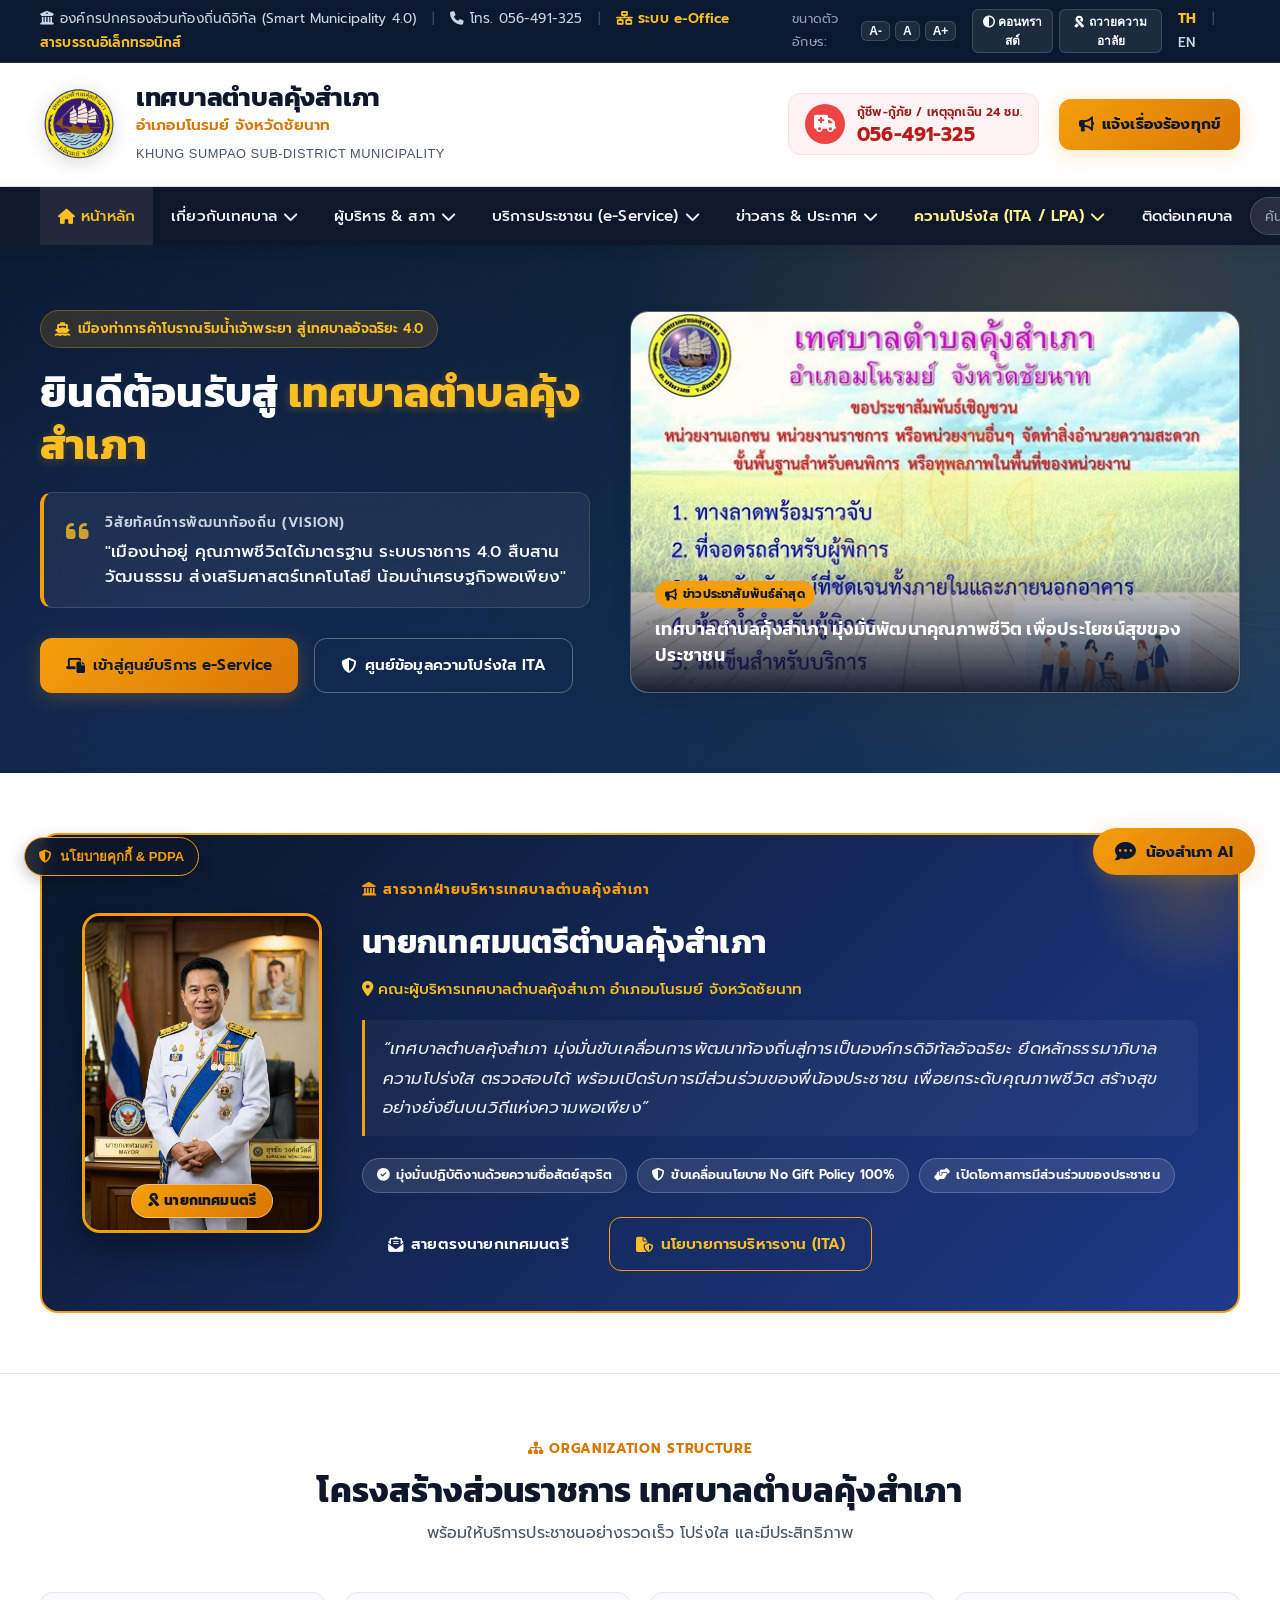
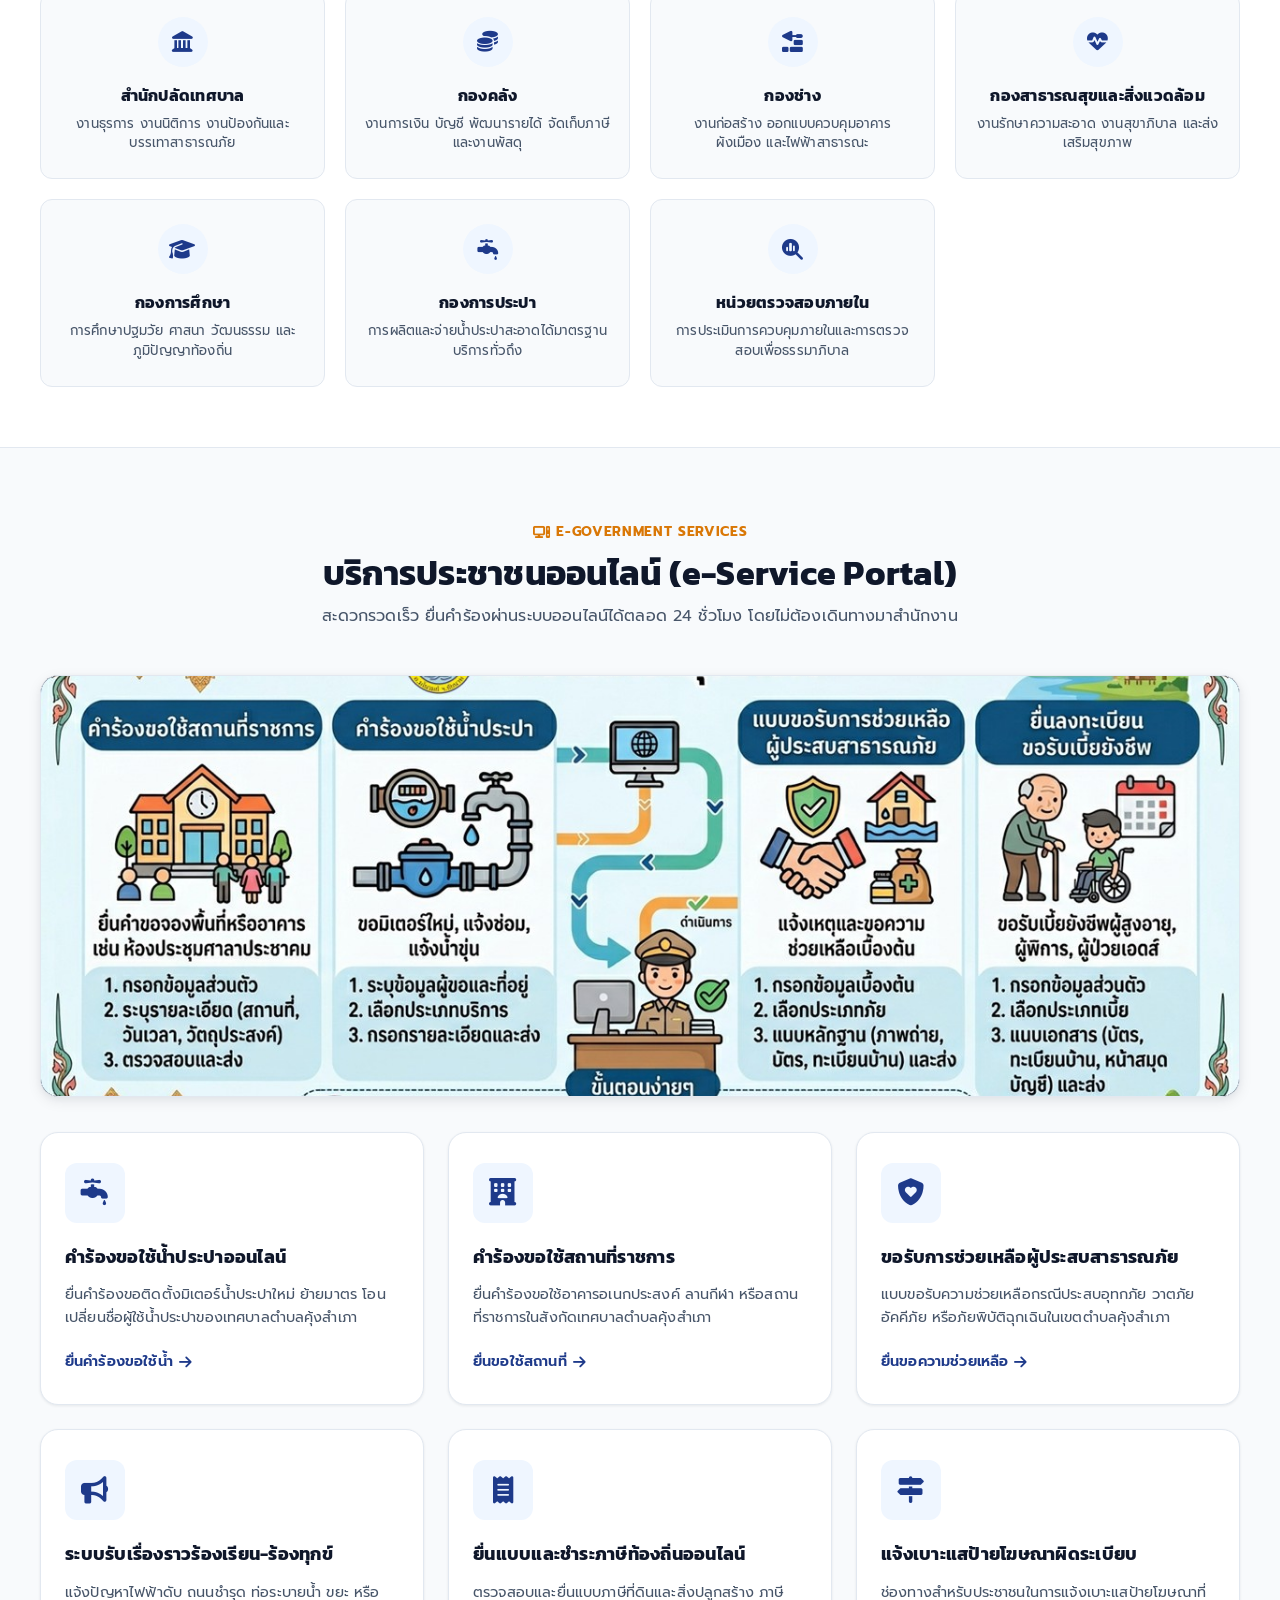
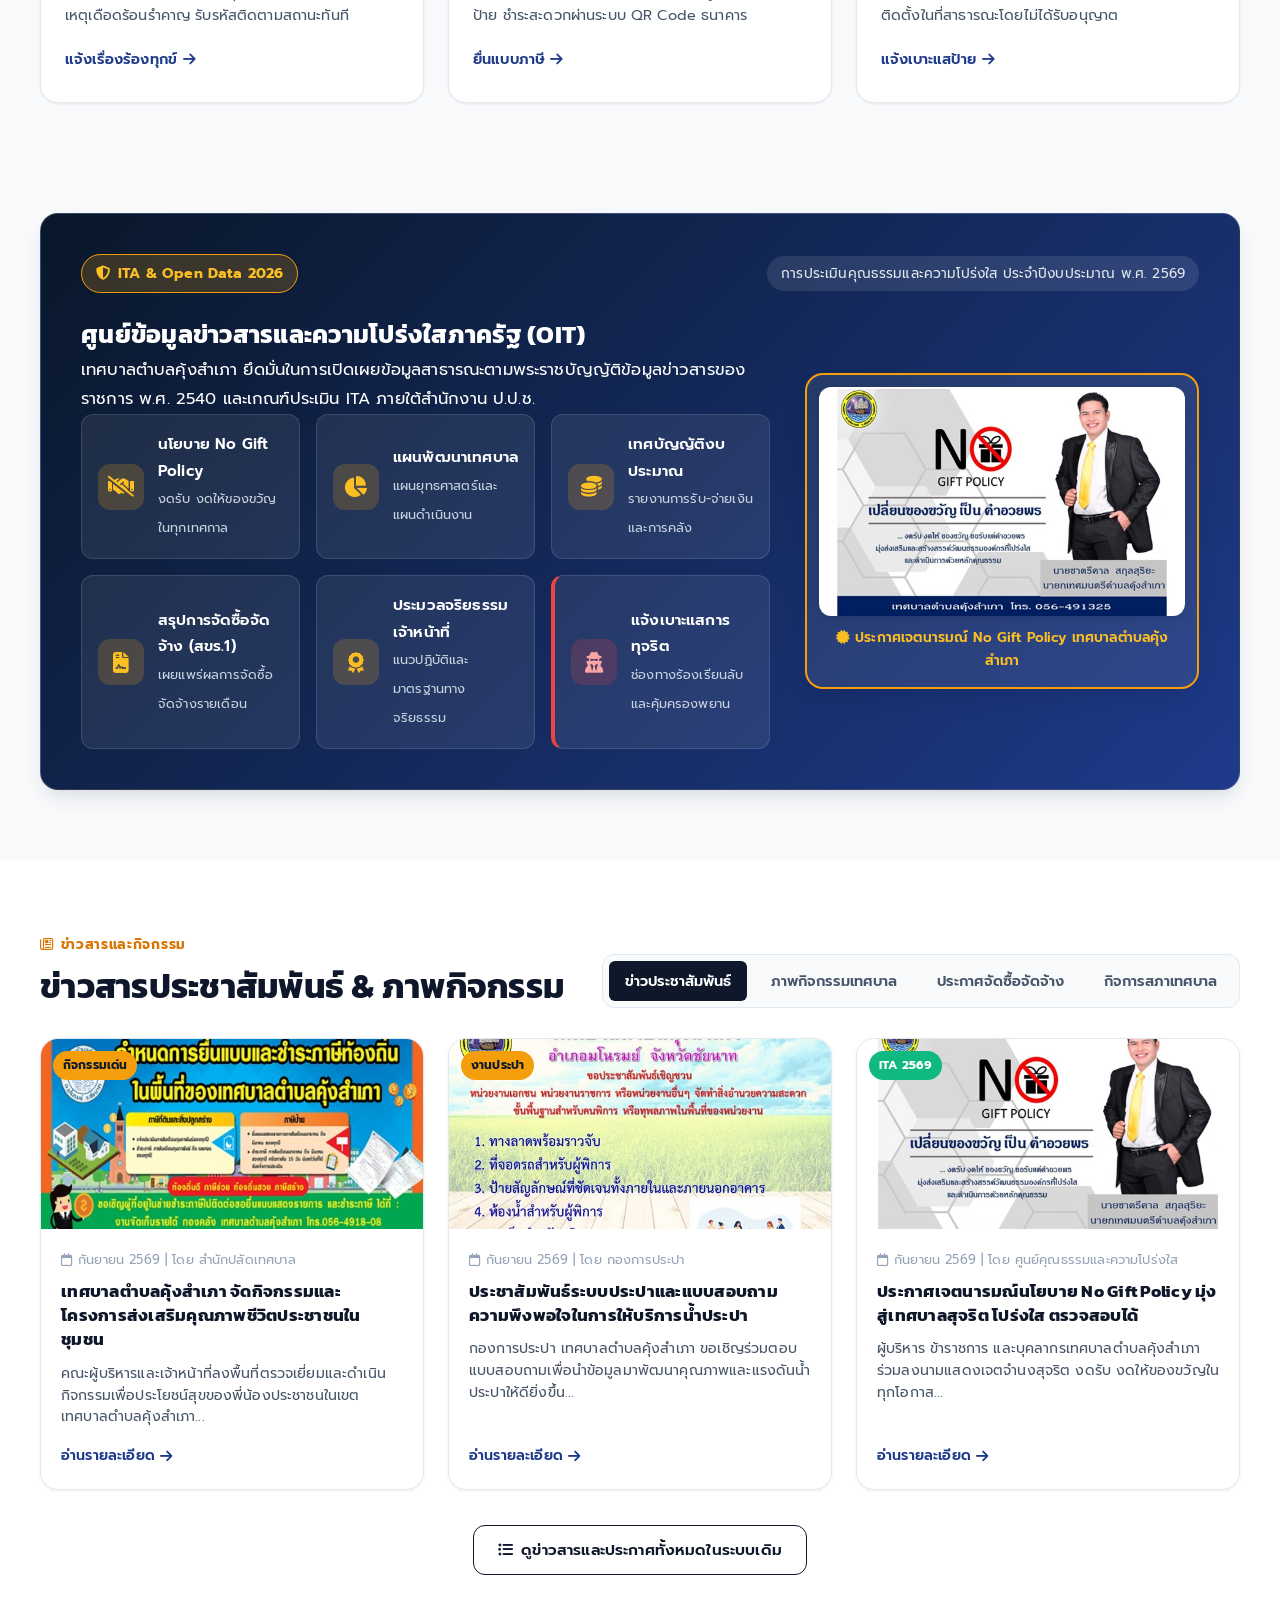
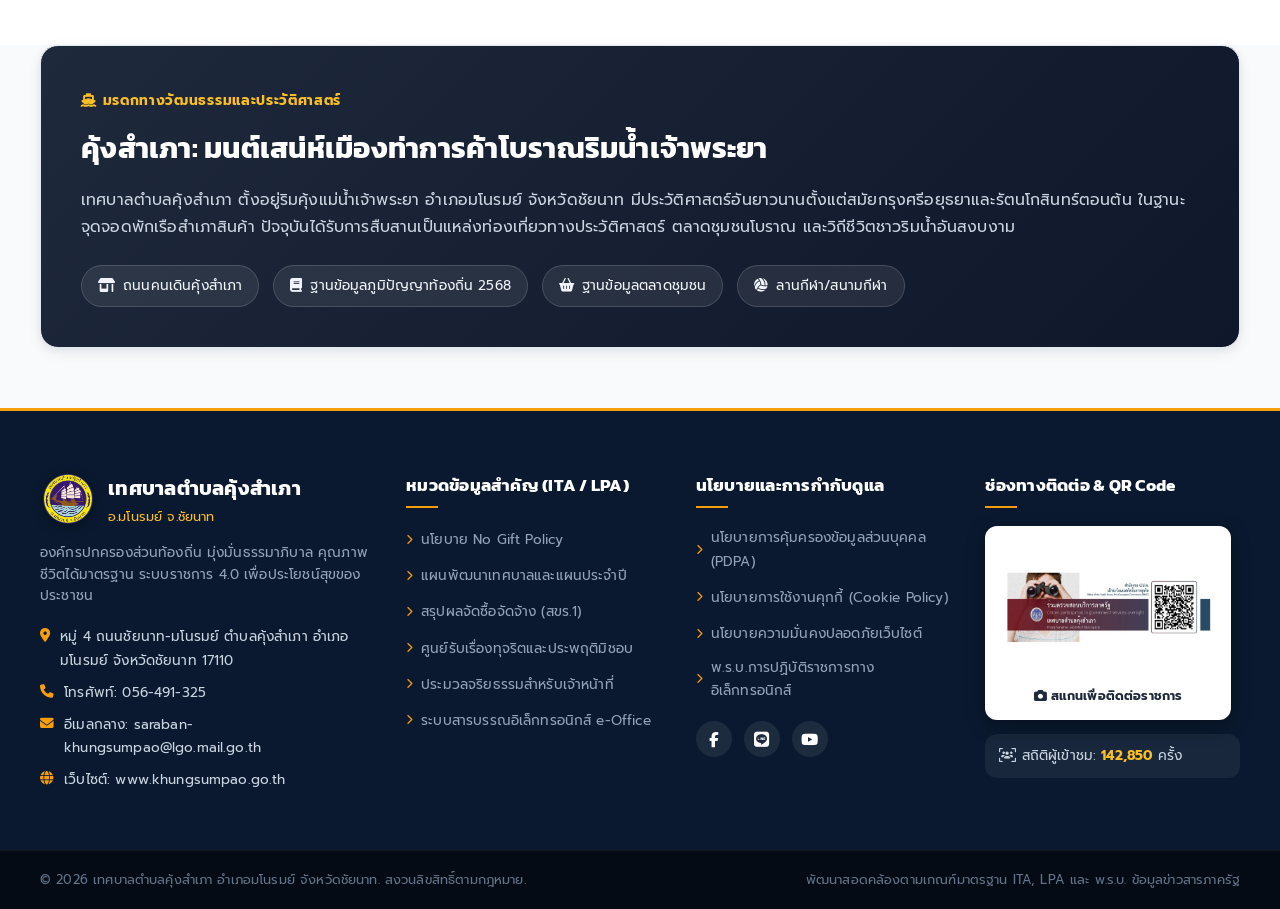
==== commit b13b2f4b: "feat: modern Thai typography (Prompt/Kanit), Khung Sumpao identity line-art SVG with floating animat" ====
--- a/index.html
+++ b/index.html
@@ -9,7 +9,9 @@
     <!-- Google Fonts: Sarabun & Outfit -->
     <link rel="preconnect" href="https://fonts.googleapis.com">
     <link rel="preconnect" href="https://fonts.gstatic.com" crossorigin>
-    <link href="https://fonts.googleapis.com/css2?family=Outfit:wght@400;500;600;700&family=Sarabun:wght@300;400;500;600;700&display=swap" rel="stylesheet">
+    <link rel="preconnect" href="https://fonts.googleapis.com">
+    <link rel="preconnect" href="https://fonts.gstatic.com" crossorigin>
+    <link href="https://fonts.googleapis.com/css2?family=Kanit:wght@400;500;600;700;800&family=Prompt:ital,wght@0,300;0,400;0,500;0,600;0,700;0,800;1,300;1,400&display=swap" rel="stylesheet">
     
     <!-- Font Awesome Icons -->
     <link rel="stylesheet" href="https://cdnjs.cloudflare.com/ajax/libs/font-awesome/6.5.1/css/all.min.css">
@@ -88,63 +90,52 @@
                 <i class="fa-solid fa-bars"></i> เมนูหลัก
             </button>
             <ul class="nav-menu" id="navMenu">
-                <li class="nav-item active"><a href="#" class="nav-link"><i class="fa-solid fa-house"></i> หน้าหลัก</a></li>
+                                <li class="nav-item active"><a href="index.html" class="nav-link"><i class="fa-solid fa-house"></i> หน้าหลัก</a></li>
                 <li class="nav-item has-dropdown">
-                    <a href="#about" class="nav-link">เกี่ยวกับเทศบาล <i class="fa-solid fa-chevron-down"></i></a>
+                    <a href="about.html" class="nav-link">เกี่ยวกับเทศบาล <i class="fa-solid fa-chevron-down"></i></a>
                     <ul class="dropdown-menu">
-                        <li><a href="#about"><i class="fa-solid fa-landmark"></i> ประวัติเทศบาลตำบลคุ้งสำเภา</a></li>
-                        <li><a href="#info"><i class="fa-solid fa-circle-info"></i> ข้อมูลทั่วไปของเทศบาล</a></li>
-                        <li><a href="#vision"><i class="fa-solid fa-compass"></i> วิสัยทัศน์และนโยบายการพัฒนา</a></li>
-                        <li><a href="#structure"><i class="fa-solid fa-sitemap"></i> โครงสร้างเทศบาล</a></li>
-                        <li><a href="#duties"><i class="fa-solid fa-scale-balanced"></i> อำนาจหน้าที่และกฎหมายที่เกี่ยวข้อง</a></li>
-                        <li><a href="#ethics"><i class="fa-solid fa-award"></i> ประมวลจริยธรรมสำหรับเจ้าหน้าที่</a></li>
+                        <li><a href="about.html#history"><i class="fa-solid fa-landmark"></i> ประวัติเทศบาลตำบลคุ้งสำเภา</a></li>
+                        <li><a href="about.html#info"><i class="fa-solid fa-circle-info"></i> ข้อมูลทั่วไปและสภาพพื้นที่</a></li>
+                        <li><a href="about.html#vision"><i class="fa-solid fa-bullseye"></i> วิสัยทัศน์และพันธกิจ</a></li>
+                        <li><a href="about.html#duties"><i class="fa-solid fa-scale-balanced"></i> อำนาจหน้าที่ตามกฎหมาย</a></li>
                     </ul>
                 </li>
                 <li class="nav-item has-dropdown">
-                    <a href="#executives" class="nav-link">ผู้บริหาร & สภา <i class="fa-solid fa-chevron-down"></i></a>
+                    <a href="council.html" class="nav-link">ผู้บริหาร & สภา <i class="fa-solid fa-chevron-down"></i></a>
                     <ul class="dropdown-menu">
-                        <li><a href="#mayor"><i class="fa-solid fa-user-tie"></i> คณะผู้บริหารเทศบาล</a></li>
-                        <li><a href="#council"><i class="fa-solid fa-users"></i> สมาชิกสภาเทศบาล</a></li>
-                        <li><a href="#leaders"><i class="fa-solid fa-user-gear"></i> หัวหน้าส่วนราชการ</a></li>
-                        <li><a href="#departments"><i class="fa-solid fa-building-user"></i> 7 ส่วนราชการในสังกัด</a></li>
+                        <li><a href="council.html#executives"><i class="fa-solid fa-user-tie"></i> คณะผู้บริหารเทศบาล</a></li>
+                        <li><a href="council.html#council"><i class="fa-solid fa-users"></i> สมาชิกสภาเทศบาล</a></li>
+                        <li><a href="structure.html"><i class="fa-solid fa-sitemap"></i> โครงสร้าง 7 ส่วนราชการ</a></li>
                     </ul>
                 </li>
                 <li class="nav-item has-dropdown">
-                    <a href="#eservice" class="nav-link">บริการประชาชน (e-Service) <i class="fa-solid fa-chevron-down"></i></a>
+                    <a href="eservice.html" class="nav-link">บริการประชาชน (e-Service) <i class="fa-solid fa-chevron-down"></i></a>
                     <ul class="dropdown-menu">
-                        <li><a href="#eservice-water"><i class="fa-solid fa-faucet-drip"></i> คำร้องขอใช้น้ำประปาออนไลน์</a></li>
-                        <li><a href="#eservice-venue"><i class="fa-solid fa-hotel"></i> คำร้องขอใช้สถานที่ราชการ</a></li>
-                        <li><a href="#eservice-disaster"><i class="fa-solid fa-shield-heart"></i> ขอรับการช่วยเหลือผู้ประสบสาธารณภัย</a></li>
-                        <li><a href="#complain"><i class="fa-solid fa-envelope-open-text"></i> ยื่นคำร้องเรียน-ร้องทุกข์ออนไลน์</a></li>
-                        <li><a href="#tax"><i class="fa-solid fa-receipt"></i> ชำระภาษีที่ดินและป้ายออนไลน์</a></li>
-                        <li><a href="#building"><i class="fa-solid fa-file-signature"></i> ขออนุญาตก่อสร้าง/ขุดดินถมดิน</a></li>
-                        <li><a href="#billboard"><i class="fa-solid fa-signs-post"></i> แจ้งเบาะแสป้ายโฆษณาผิดระเบียบ</a></li>
-                        <li><a href="#queue"><i class="fa-solid fa-calendar-check"></i> นัดหมายติดต่อราชการล่วงหน้า</a></li>
+                        <li><a href="eservice.html#overview"><i class="fa-solid fa-desktop"></i> ศูนย์บริการ e-Service Portal</a></li>
+                        <li><a href="eservice.html#water"><i class="fa-solid fa-faucet-drip"></i> คำร้องขอใช้น้ำประปาออนไลน์</a></li>
+                        <li><a href="eservice.html#venue"><i class="fa-solid fa-hotel"></i> คำร้องขอใช้สถานที่ราชการ</a></li>
+                        <li><a href="eservice.html#tax"><i class="fa-solid fa-receipt"></i> ชำระภาษีท้องถิ่นและยื่นแบบ</a></li>
+                        <li><a href="eservice.html#forms"><i class="fa-solid fa-file-pdf"></i> ดาวน์โหลดแบบฟอร์มคำร้อง</a></li>
                     </ul>
                 </li>
                 <li class="nav-item has-dropdown">
                     <a href="#news" class="nav-link">ข่าวสาร & ประกาศ <i class="fa-solid fa-chevron-down"></i></a>
                     <ul class="dropdown-menu">
-                        <li><a href="#news-pr"><i class="fa-regular fa-newspaper"></i> ข่าวประชาสัมพันธ์ทั่วไป</a></li>
+                        <li><a href="#news"><i class="fa-regular fa-newspaper"></i> ข่าวประชาสัมพันธ์ทั่วไป</a></li>
                         <li><a href="#procure"><i class="fa-solid fa-cart-shopping"></i> ประกาศจัดซื้อจัดจ้าง (e-GP)</a></li>
-                        <li><a href="#council-pr"><i class="fa-solid fa-landmark-dome"></i> ประกาศงานกิจการสภาเทศบาล</a></li>
-                        <li><a href="#water-pr"><i class="fa-solid fa-droplet"></i> ข่าวประชาสัมพันธ์ระบบประปา</a></li>
-                        <li><a href="#hr-pr"><i class="fa-solid fa-id-card"></i> ข่าวการบริหารงานบุคคล / รับสมัครงาน</a></li>
-                        <li><a href="#annual-report"><i class="fa-solid fa-book-open"></i> วารสารและรายงานประจำปี</a></li>
+                        <li><a href="#gallery"><i class="fa-solid fa-images"></i> ภาพกิจกรรมเทศบาล</a></li>
                     </ul>
                 </li>
                 <li class="nav-item has-dropdown">
-                    <a href="#ita" class="nav-link highlight-ita">ความโปร่งใส (ITA / LPA) <i class="fa-solid fa-chevron-down"></i></a>
+                    <a href="ita.html" class="nav-link highlight-ita">ความโปร่งใส (ITA / LPA) <i class="fa-solid fa-chevron-down"></i></a>
                     <ul class="dropdown-menu">
-                        <li><a href="#ita-oit"><i class="fa-solid fa-shield-halved"></i> การประเมินคุณธรรมและความโปร่งใส (ITA)</a></li>
-                        <li><a href="#no-gift"><i class="fa-solid fa-handshake-slash"></i> นโยบายไม่รับของขวัญ (No Gift Policy)</a></li>
-                        <li><a href="#plans"><i class="fa-solid fa-chart-line"></i> ข้อมูลแผนพัฒนาเทศบาล</a></li>
-                        <li><a href="#budget"><i class="fa-solid fa-coins"></i> เทศบัญญัติงบประมาณรายจ่าย</a></li>
-                        <li><a href="#skr1"><i class="fa-solid fa-file-invoice-dollar"></i> สรุปผลการจัดซื้อจัดจ้าง (สขร.1)</a></li>
-                        <li><a href="#whistleblower"><i class="fa-solid fa-user-secret"></i> ศูนย์รับเรื่องทุจริตและประพฤติมิชอบ</a></li>
+                        <li><a href="ita.html#oit"><i class="fa-solid fa-shield-halved"></i> การประเมิน ITA (OIT O1-O43)</a></li>
+                        <li><a href="ita.html#no-gift"><i class="fa-solid fa-handshake-slash"></i> นโยบายไม่รับของขวัญ (No Gift Policy)</a></li>
+                        <li><a href="ita.html#finance"><i class="fa-solid fa-chart-pie"></i> แผนการใช้จ่ายงบประมาณ</a></li>
+                        <li><a href="ita.html#ethics"><i class="fa-solid fa-gavel"></i> ประมวลจริยธรรมเจ้าหน้าที่</a></li>
                     </ul>
                 </li>
-                <li class="nav-item"><a href="#contact" class="nav-link">ติดต่อเทศบาล</a></li>
+                <li class="nav-item"><a href="contact.html" class="nav-link">ติดต่อเทศบาล</a></li>
             </ul>
             <div class="nav-search">
                 <input type="text" placeholder="ค้นหาข้อมูล / บริการ..." id="navSearchInput">
@@ -156,6 +147,8 @@
     <!-- 4. Hero Section: Modern Civic Showcase with Official Slides -->
     <section class="hero-section">
         <div class="hero-backdrop"></div>
+        <!-- อัตลักษณ์เทศบาลตำบลคุ้งสำเภา: ลายเส้นคลื่นน้ำคุ้งเจ้าพระยาและเรือสำเภาพาณิชย์ 3 เสา -->
+        <img src="assets/images/identity_ship_waves.svg" alt="อัตลักษณ์เรือสำเภาและคุ้งน้ำเจ้าพระยา" class="identity-watermark">
         <div class="container hero-container">
             <div class="hero-content">
                 <div class="hero-badge">
--- a/assets/css/style.css
+++ b/assets/css/style.css
@@ -2912,3 +2912,240 @@
         font-size: 0.75rem;
     }
 }
+
+
+/* ========================================================
+   MODERN CIVIC TYPOGRAPHY & IDENTITY ANIMATIONS
+   ======================================================== */
+:root {
+    --font-main: 'Prompt', -apple-system, BlinkMacSystemFont, 'Segoe UI', Roboto, sans-serif;
+    --font-heading: 'Kanit', 'Prompt', sans-serif;
+}
+
+body {
+    font-family: var(--font-main);
+    font-size: 16.5px;
+    line-height: 1.75;
+    color: var(--text-main);
+    letter-spacing: 0.15px;
+    -webkit-font-smoothing: antialiased;
+    -moz-osx-font-smoothing: grayscale;
+}
+
+h1, h2, h3, h4, h5, h6, 
+.brand-title, .section-title, .hero-heading, .mayor-name, .hero-lead {
+    font-family: var(--font-heading);
+    letter-spacing: 0.25px;
+    font-weight: 700;
+}
+
+/* Identity Watermark & Decorative Line-Art */
+.identity-watermark {
+    position: absolute;
+    right: -20px;
+    top: 50%;
+    transform: translateY(-50%);
+    width: 650px;
+    max-width: 60vw;
+    height: auto;
+    opacity: 0.24;
+    pointer-events: none;
+    z-index: 1;
+    filter: drop-shadow(0 0 20px rgba(245, 158, 11, 0.45));
+    animation: gentleShipBob 8s ease-in-out infinite alternate;
+}
+
+@keyframes gentleShipBob {
+    0% {
+        transform: translateY(-50%) rotate(0deg) scale(1);
+    }
+    50% {
+        transform: translateY(-53%) rotate(0.8deg) scale(1.02);
+    }
+    100% {
+        transform: translateY(-47%) rotate(-0.8deg) scale(1);
+    }
+}
+
+/* Page Header for Sub-pages */
+.subpage-hero {
+    position: relative;
+    padding: 70px 0 50px;
+    background: linear-gradient(135deg, #091729 0%, #0f274a 50%, #1e3a8a 100%);
+    color: #ffffff;
+    border-bottom: 2px solid var(--gold);
+    overflow: hidden;
+}
+
+.subpage-hero .identity-watermark {
+    opacity: 0.16;
+    width: 500px;
+    right: 20px;
+}
+
+.subpage-breadcrumb {
+    display: flex;
+    align-items: center;
+    gap: 8px;
+    font-size: 0.9rem;
+    color: var(--gold-light);
+    margin-bottom: 16px;
+}
+
+.subpage-breadcrumb a {
+    color: #ffffff;
+    text-decoration: none;
+    transition: var(--transition);
+}
+
+.subpage-breadcrumb a:hover {
+    color: var(--gold);
+    text-decoration: underline;
+}
+
+.subpage-title {
+    font-size: 2.4rem;
+    font-weight: 800;
+    color: #ffffff;
+    margin-bottom: 12px;
+}
+
+.subpage-subtitle {
+    font-size: 1.15rem;
+    color: rgba(255, 255, 255, 0.88);
+    max-width: 800px;
+    line-height: 1.6;
+}
+
+/* Sub-page Content Cards */
+.subpage-body {
+    padding: 60px 0 80px;
+    background: var(--bg-page);
+}
+
+.civic-article-card {
+    background: var(--bg-surface);
+    border: 1px solid var(--border-color);
+    border-radius: var(--radius-lg);
+    padding: 40px;
+    box-shadow: var(--shadow-md);
+    margin-bottom: 40px;
+    position: relative;
+    transition: var(--transition);
+}
+
+.civic-article-card:hover {
+    box-shadow: var(--shadow-lg);
+    border-color: rgba(245, 158, 11, 0.4);
+}
+
+.civic-article-title {
+    font-size: 1.6rem;
+    color: var(--primary-dark);
+    margin-bottom: 20px;
+    padding-bottom: 12px;
+    border-bottom: 2px solid var(--gold);
+    display: flex;
+    align-items: center;
+    gap: 12px;
+}
+
+.civic-fact-grid {
+    display: grid;
+    grid-template-columns: repeat(auto-fit, minmax(240px, 1fr));
+    gap: 20px;
+    margin: 25px 0;
+}
+
+.civic-fact-card {
+    background: var(--bg-page);
+    border-left: 4px solid var(--gold);
+    padding: 18px 20px;
+    border-radius: 0 var(--radius-md) var(--radius-md) 0;
+    box-shadow: var(--shadow-sm);
+}
+
+.civic-fact-label {
+    font-size: 0.85rem;
+    color: var(--text-muted);
+    font-weight: 600;
+    display: block;
+    margin-bottom: 4px;
+}
+
+.civic-fact-value {
+    font-size: 1.15rem;
+    color: var(--text-main);
+    font-weight: 700;
+}
+
+/* Interactive Interactive Form System */
+.interactive-form-box {
+    background: var(--bg-surface);
+    border: 2px solid var(--gold);
+    border-radius: var(--radius-lg);
+    padding: 35px;
+    box-shadow: var(--shadow-lg);
+}
+
+.form-group {
+    margin-bottom: 20px;
+}
+
+.form-label {
+    display: block;
+    font-size: 0.95rem;
+    font-weight: 600;
+    color: var(--text-main);
+    margin-bottom: 8px;
+}
+
+.form-control {
+    width: 100%;
+    padding: 12px 16px;
+    font-family: var(--font-main);
+    font-size: 1rem;
+    border: 1.5px solid var(--border-color);
+    border-radius: var(--radius-md);
+    background: var(--bg-page);
+    color: var(--text-main);
+    transition: var(--transition);
+}
+
+.form-control:focus {
+    outline: none;
+    border-color: var(--gold);
+    box-shadow: 0 0 0 4px rgba(245, 158, 11, 0.15);
+}
+
+/* Duty Table */
+.civic-table {
+    width: 100%;
+    border-collapse: collapse;
+    margin: 20px 0;
+    border-radius: var(--radius-md);
+    overflow: hidden;
+    box-shadow: var(--shadow-sm);
+}
+
+.civic-table th {
+    background: linear-gradient(135deg, #091729, #1e3a8a);
+    color: #ffffff;
+    padding: 14px 18px;
+    text-align: left;
+    font-weight: 600;
+}
+
+.civic-table td {
+    padding: 14px 18px;
+    border-bottom: 1px solid var(--border-color);
+    color: var(--text-main);
+}
+
+.civic-table tr:nth-child(even) {
+    background: rgba(0, 0, 0, 0.02);
+}
+
+.civic-table tr:hover {
+    background: rgba(245, 158, 11, 0.06);
+}
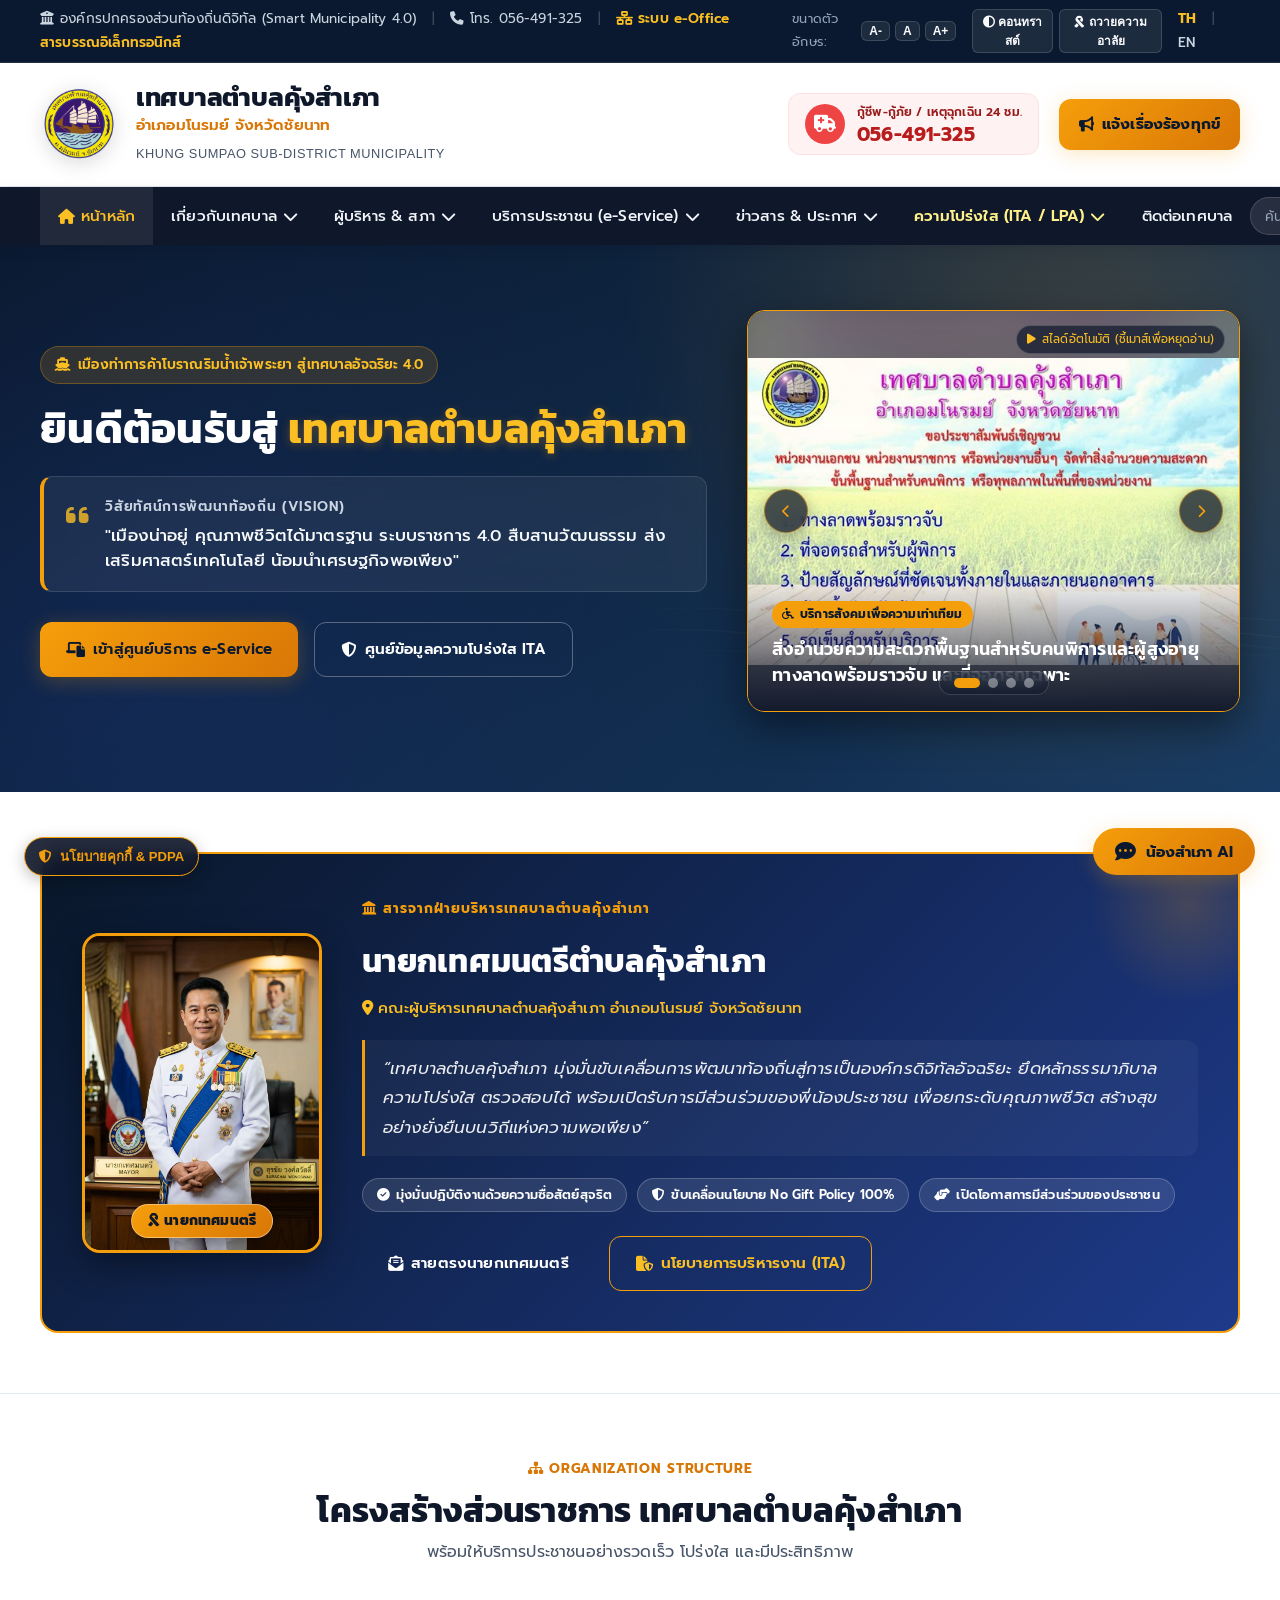
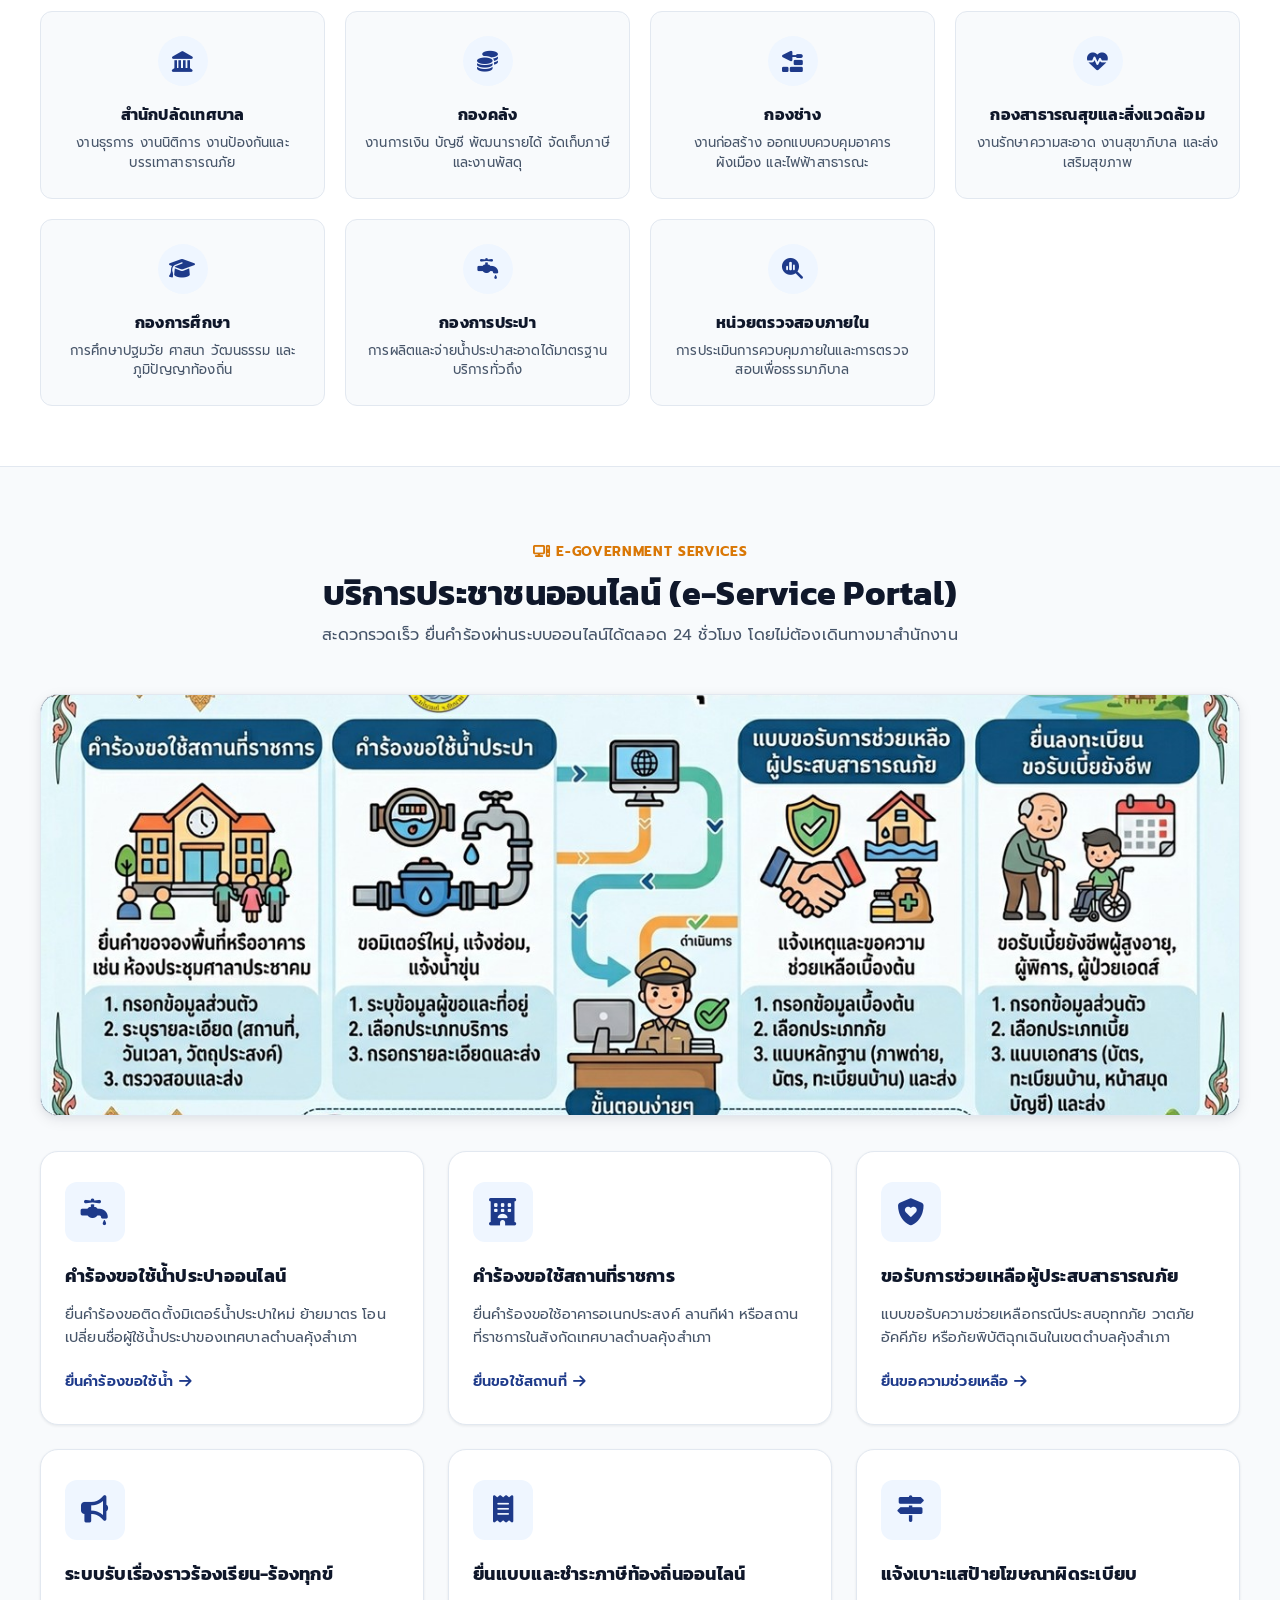
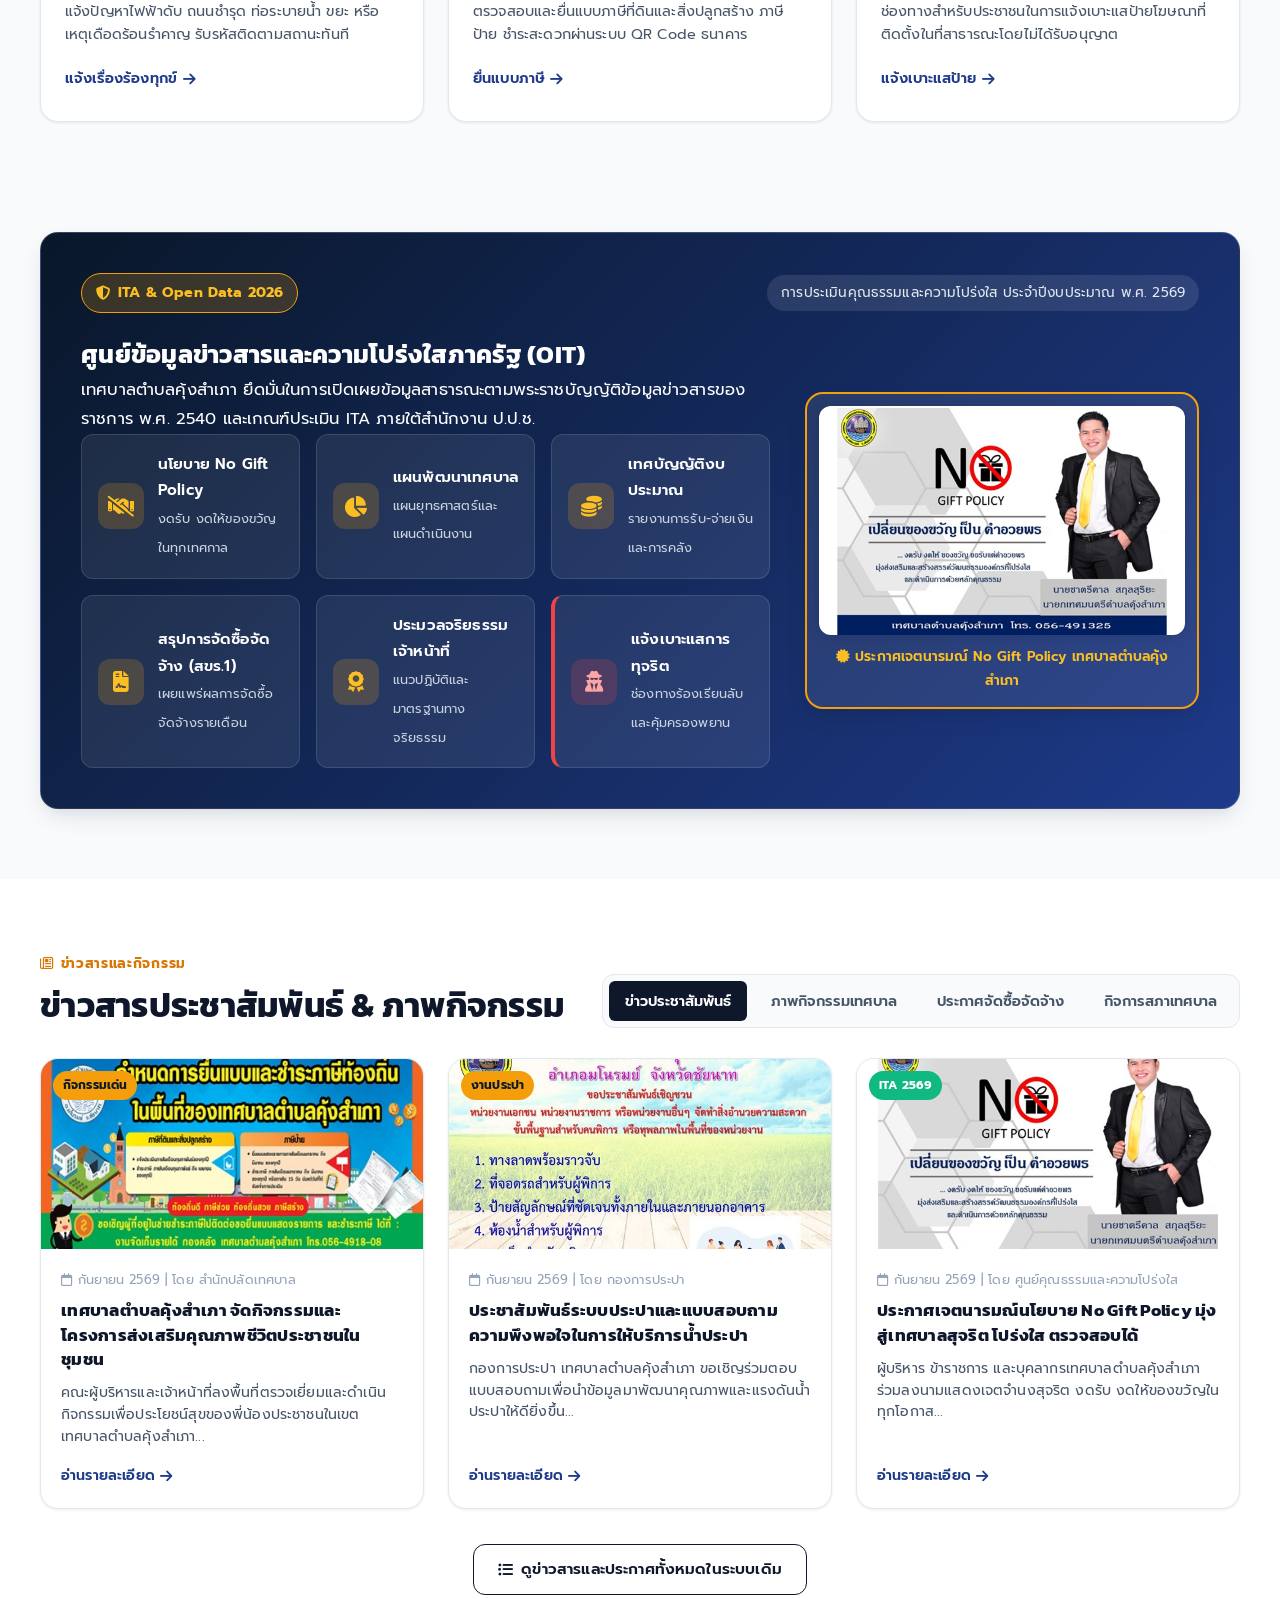
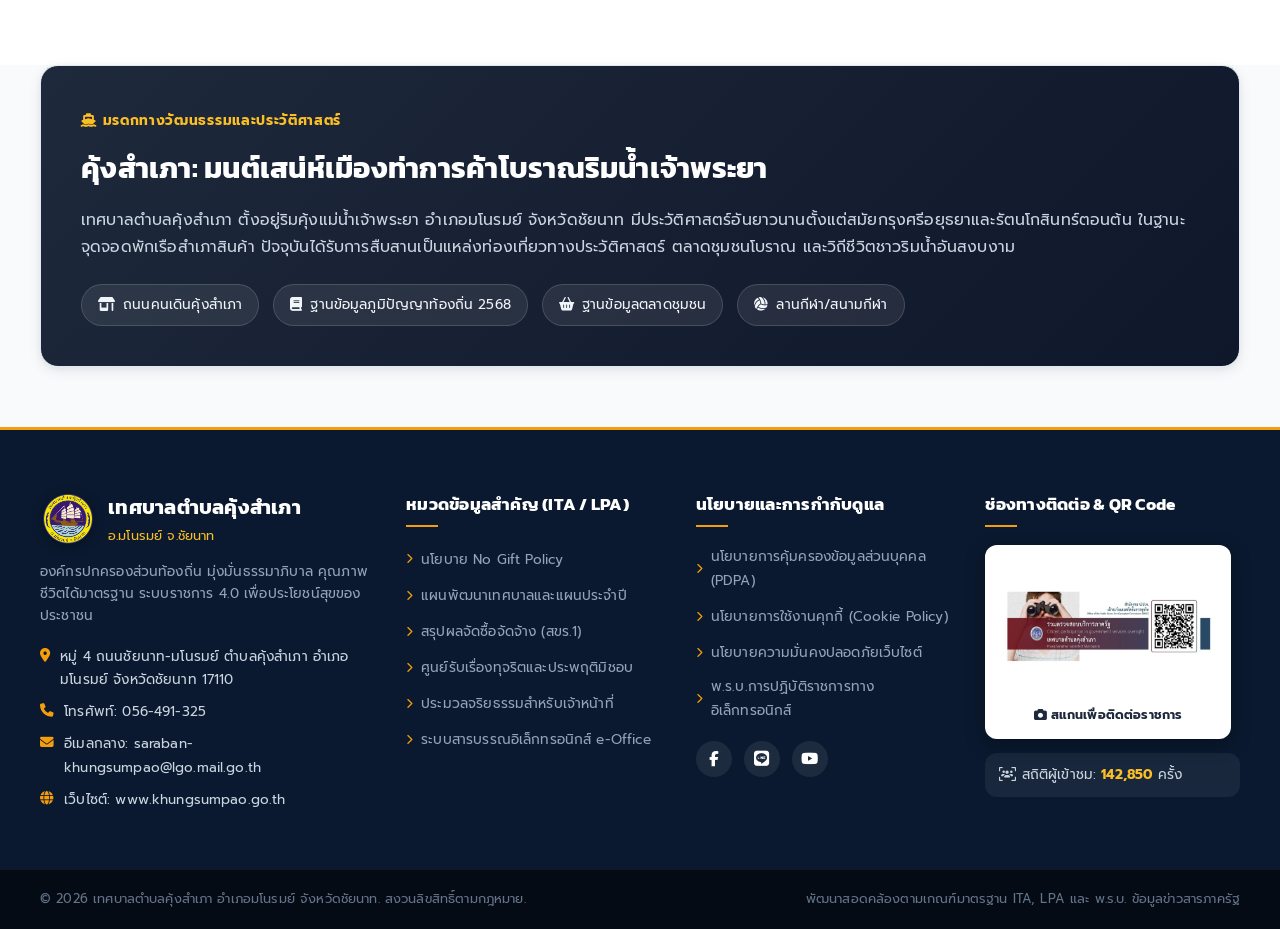
==== commit 4b684a6f: "feat: ultra-flexible multi-banner carousel with ambient blur backdrop, external portals banner grid," ====
--- a/index.html
+++ b/index.html
@@ -168,17 +168,77 @@
                 </div>
             </div>
 
-            <!-- Hero Slideshow & Featured Banner from Official Site -->
+            <!-- Hero Slideshow & Flexible Multi-Banner Carousel (รองรับภาพทุกสัดส่วน ไร้การตัดขอบ) -->
             <div class="hero-featured-showcase">
-                <div class="showcase-card">
-                    <div class="showcase-img-wrap">
-                        <img src="assets/images/banner_slide_1.jpg" alt="ภาพประชาสัมพันธ์เทศบาลตำบลคุ้งสำเภา" class="showcase-img">
-                        <div class="showcase-overlay">
-                            <span class="showcase-tag"><i class="fa-solid fa-bullhorn"></i> ข่าวประชาสัมพันธ์ล่าสุด</span>
-                            <h4 class="showcase-caption">เทศบาลตำบลคุ้งสำเภา มุ่งมั่นพัฒนาคุณภาพชีวิต เพื่อประโยชน์สุขของประชาชน</h4>
-                        </div>
-                    </div>
-                </div>
+                <div class="showcase-carousel-wrapper" id="heroCarousel">
+                    <div class="carousel-track">
+                        <!-- Slide 1: ประชาสัมพันธ์สิ่งอำนวยความสะดวกสำหรับผู้พิการและผู้สูงอายุ -->
+                        <div class="carousel-slide active" data-index="0">
+                            <div class="slide-ambient-blur" style="background-image: url('assets/images/banner_slide_1.jpg');"></div>
+                            <div class="slide-content-wrap">
+                                <img src="assets/images/banner_slide_1.jpg" alt="สิ่งอำนวยความสะดวกสำหรับผู้พิการและผู้สูงอายุ เทศบาลตำบลคุ้งสำเภา" class="slide-main-img" onclick="openLightbox(this.src, this.alt)">
+                                <div class="showcase-overlay">
+                                    <span class="showcase-tag"><i class="fa-solid fa-wheelchair"></i> บริการสังคมเพื่อความเท่าเทียม</span>
+                                    <h4 class="showcase-caption">สิ่งอำนวยความสะดวกพื้นฐานสำหรับคนพิการและผู้สูงอายุ ทางลาดพร้อมราวจับ และที่จอดรถเฉพาะ</h4>
+                                </div>
+                            </div>
+                        </div>
+
+                        <!-- Slide 2: ระบบ e-Service ท้องถิ่นออนไลน์ 24 ชม. -->
+                        <div class="carousel-slide" data-index="1">
+                            <div class="slide-ambient-blur" style="background-image: url('assets/images/banner_eservice.jpg');"></div>
+                            <div class="slide-content-wrap">
+                                <img src="assets/images/banner_eservice.jpg" alt="ระบบบริการประชาชน e-Service เทศบาลตำบลคุ้งสำเภา" class="slide-main-img" onclick="openLightbox(this.src, this.alt)">
+                                <div class="showcase-overlay">
+                                    <span class="showcase-tag" style="background: var(--blue); color: #ffffff;"><i class="fa-solid fa-computer"></i> บริการออนไลน์ 24 ชม.</span>
+                                    <h4 class="showcase-caption">ระบบ e-Service ยื่นคำร้องขอใช้น้ำประปา ขอใช้สถานที่ราชการ และชำระภาษีท้องถิ่นออนไลน์</h4>
+                                </div>
+                            </div>
+                        </div>
+
+                        <!-- Slide 3: นโยบาย No Gift Policy -->
+                        <div class="carousel-slide" data-index="2">
+                            <div class="slide-ambient-blur" style="background-image: url('assets/images/no_gift_policy.jpg');"></div>
+                            <div class="slide-content-wrap">
+                                <img src="assets/images/no_gift_policy.jpg" alt="นโยบาย No Gift Policy เทศบาลตำบลคุ้งสำเภา" class="slide-main-img" onclick="openLightbox(this.src, this.alt)">
+                                <div class="showcase-overlay">
+                                    <span class="showcase-tag" style="background: #10b981; color: #ffffff;"><i class="fa-solid fa-shield-halved"></i> คุณธรรมและความโปร่งใส</span>
+                                    <h4 class="showcase-caption">ประกาศเจตนารมณ์ No Gift Policy ไม่รับของขวัญและของกำนัลทุกชนิดจากการปฏิบัติหน้าที่</h4>
+                                </div>
+                            </div>
+                        </div>
+
+                        <!-- Slide 4: ข่าวกิจกรรมพัฒนาคุณภาพชีวิต -->
+                        <div class="carousel-slide" data-index="3">
+                            <div class="slide-ambient-blur" style="background-image: url('assets/images/banner_activity_1.jpg');"></div>
+                            <div class="slide-content-wrap">
+                                <img src="assets/images/banner_activity_1.jpg" alt="กิจกรรมพัฒนาชุมชนเทศบาลตำบลคุ้งสำเภา" class="slide-main-img" onclick="openLightbox(this.src, this.alt)">
+                                <div class="showcase-overlay">
+                                    <span class="showcase-tag" style="background: #f59e0b; color: #0f172a;"><i class="fa-solid fa-people-roof"></i> กิจกรรมชุมชนสัมพันธ์</span>
+                                    <h4 class="showcase-caption">ร่วมแรงร่วมใจพัฒนาตำบลคุ้งสำเภา ส่งเสริมอาชีพและยกระดับสุขอนามัยชุมชนริมแม่น้ำเจ้าพระยา</h4>
+                                </div>
+                            </div>
+                        </div>
+                    </div>
+
+                    <!-- Carousel Controls -->
+                    <button class="carousel-btn prev-btn" id="carouselPrevBtn" aria-label="สไลด์ก่อนหน้า"><i class="fa-solid fa-chevron-left"></i></button>
+                    <button class="carousel-btn next-btn" id="carouselNextBtn" aria-label="สไลด์ถัดไป"><i class="fa-solid fa-chevron-right"></i></button>
+
+                    <!-- Carousel Indicators (Dots) -->
+                    <div class="carousel-dots" id="carouselDots">
+                        <button class="dot-btn active" data-index="0" aria-label="ไปยังสไลด์ 1"></button>
+                        <button class="dot-btn" data-index="1" aria-label="ไปยังสไลด์ 2"></button>
+                        <button class="dot-btn" data-index="2" aria-label="ไปยังสไลด์ 3"></button>
+                        <button class="dot-btn" data-index="3" aria-label="ไปยังสไลด์ 4"></button>
+                    </div>
+
+                    <!-- Autoplay Status Indicator -->
+                    <div class="carousel-status-pill">
+                        <i class="fa-solid fa-play"></i> <span id="carouselTimerText">สไลด์อัตโนมัติ (ชี้เมาส์เพื่อหยุดอ่าน)</span>
+                    </div>
+                </div>
+            </div>
             </div>
         </div>
     </section>
--- a/assets/css/style.css
+++ b/assets/css/style.css
@@ -3149,3 +3149,326 @@
 .civic-table tr:hover {
     background: rgba(245, 158, 11, 0.06);
 }
+
+
+/* ========================================================
+   FLEXIBLE CAROUSEL & MULTI-BANNER SYSTEM
+   (รองรับภาพทุกสัดส่วน ไร้การตัดขอบ ด้วย Ambient Dual-Layer)
+   ======================================================== */
+.showcase-carousel-wrapper {
+    position: relative;
+    width: 100%;
+    border-radius: var(--radius-lg);
+    overflow: hidden;
+    background: #091322;
+    border: 1.5px solid var(--gold);
+    box-shadow: 0 15px 40px rgba(0, 0, 0, 0.45);
+}
+
+.carousel-track {
+    position: relative;
+    width: 100%;
+    min-height: 380px;
+    height: 400px;
+}
+
+@media (max-width: 768px) {
+    .carousel-track {
+        min-height: 280px;
+        height: 300px;
+    }
+}
+
+.carousel-slide {
+    position: absolute;
+    top: 0; left: 0; right: 0; bottom: 0;
+    opacity: 0;
+    visibility: hidden;
+    transition: opacity 0.6s cubic-bezier(0.16, 1, 0.3, 1), visibility 0.6s;
+    overflow: hidden;
+    display: flex;
+    align-items: center;
+    justify-content: center;
+}
+
+.carousel-slide.active {
+    opacity: 1;
+    visibility: visible;
+    z-index: 2;
+}
+
+/* Layer 1: Ambient Blurred Background (ยืดหยุ่นสำหรับทุกขนาดภาพ) */
+.slide-ambient-blur {
+    position: absolute;
+    top: -20px; left: -20px; right: -20px; bottom: -20px;
+    background-size: cover;
+    background-position: center;
+    filter: blur(28px) brightness(0.55);
+    opacity: 0.85;
+    transform: scale(1.15);
+    pointer-events: none;
+    z-index: 1;
+}
+
+/* Layer 2: Main Image Presentation (contain เต็มตา ไม่ถูกตัดขอบ) */
+.slide-content-wrap {
+    position: relative;
+    width: 100%;
+    height: 100%;
+    z-index: 2;
+    display: flex;
+    align-items: center;
+    justify-content: center;
+}
+
+.slide-main-img {
+    max-width: 100%;
+    max-height: 100%;
+    width: 100%;
+    height: 100%;
+    object-fit: contain;
+    object-position: center;
+    display: block;
+    cursor: zoom-in;
+    transition: transform 0.4s ease;
+}
+
+.slide-content-wrap:hover .slide-main-img {
+    transform: scale(1.02);
+}
+
+/* Carousel Arrow Controls */
+.carousel-btn {
+    position: absolute;
+    top: 50%;
+    transform: translateY(-50%);
+    width: 44px;
+    height: 44px;
+    border-radius: 50%;
+    background: rgba(15, 23, 42, 0.75);
+    backdrop-filter: blur(8px);
+    border: 1px solid rgba(245, 158, 11, 0.5);
+    color: var(--gold);
+    display: flex;
+    align-items: center;
+    justify-content: center;
+    cursor: pointer;
+    z-index: 10;
+    transition: var(--transition);
+    box-shadow: 0 4px 15px rgba(0, 0, 0, 0.3);
+}
+
+.carousel-btn:hover {
+    background: var(--gold);
+    color: var(--primary-dark);
+    transform: translateY(-50%) scale(1.1);
+}
+
+.carousel-btn.prev-btn { left: 16px; }
+.carousel-btn.next-btn { right: 16px; }
+
+/* Carousel Dots Indicator */
+.carousel-dots {
+    position: absolute;
+    bottom: 16px;
+    left: 50%;
+    transform: translateX(-50%);
+    display: flex;
+    gap: 8px;
+    z-index: 10;
+    background: rgba(15, 23, 42, 0.65);
+    backdrop-filter: blur(8px);
+    padding: 6px 14px;
+    border-radius: var(--radius-full);
+    border: 1px solid rgba(255, 255, 255, 0.15);
+}
+
+.dot-btn {
+    width: 10px;
+    height: 10px;
+    border-radius: 50%;
+    border: none;
+    background: rgba(255, 255, 255, 0.4);
+    cursor: pointer;
+    transition: var(--transition);
+    padding: 0;
+}
+
+.dot-btn.active {
+    width: 26px;
+    border-radius: 6px;
+    background: var(--gold);
+}
+
+/* Autoplay status badge */
+.carousel-status-pill {
+    position: absolute;
+    top: 14px;
+    right: 14px;
+    z-index: 10;
+    background: rgba(15, 23, 42, 0.7);
+    backdrop-filter: blur(6px);
+    color: var(--gold-light);
+    font-size: 0.72rem;
+    padding: 3px 10px;
+    border-radius: var(--radius-full);
+    border: 1px solid rgba(255, 255, 255, 0.2);
+    display: flex;
+    align-items: center;
+    gap: 6px;
+}
+
+/* ========================================================
+   SECTION EXTERNAL BANNERS & PARTNER LINKS
+   ======================================================== */
+.section-external-banners {
+    padding: 70px 0;
+    background: var(--bg-surface);
+    border-top: 1px solid var(--border-color);
+}
+
+.external-banners-grid {
+    display: grid;
+    grid-template-columns: repeat(auto-fit, minmax(320px, 1fr));
+    gap: 20px;
+    margin-top: 35px;
+}
+
+.external-banner-card {
+    display: flex;
+    align-items: center;
+    gap: 18px;
+    background: var(--bg-page);
+    border: 1px solid var(--border-color);
+    border-radius: var(--radius-md);
+    padding: 20px;
+    text-decoration: none;
+    color: var(--text-main);
+    transition: var(--transition);
+    position: relative;
+    overflow: hidden;
+}
+
+.external-banner-card:hover {
+    border-color: var(--gold);
+    transform: translateY(-4px);
+    box-shadow: var(--shadow-md);
+}
+
+.ext-banner-icon {
+    width: 52px;
+    height: 52px;
+    border-radius: var(--radius-md);
+    background: rgba(255, 255, 255, 0.08);
+    display: flex;
+    align-items: center;
+    justify-content: center;
+    font-size: 1.6rem;
+    flex-shrink: 0;
+    border: 1px solid var(--border-color);
+}
+
+.ext-banner-info {
+    flex: 1;
+}
+
+.ext-banner-tag {
+    display: inline-block;
+    font-size: 0.72rem;
+    font-weight: 700;
+    padding: 2px 8px;
+    border-radius: var(--radius-full);
+    background: rgba(2, 132, 199, 0.12);
+    color: #0284c7;
+    margin-bottom: 4px;
+}
+
+.ext-banner-title {
+    font-size: 1rem;
+    font-weight: 700;
+    margin: 0 0 4px;
+    color: var(--text-main);
+}
+
+.ext-banner-desc {
+    font-size: 0.82rem;
+    color: var(--text-muted);
+    margin: 0;
+    line-height: 1.4;
+}
+
+.ext-arrow {
+    color: var(--text-muted);
+    font-size: 0.9rem;
+    transition: var(--transition);
+}
+
+.external-banner-card:hover .ext-arrow {
+    color: var(--gold);
+    transform: translate(2px, -2px);
+}
+
+/* ========================================================
+   IMAGE LIGHTBOX MODAL
+   ======================================================== */
+.lightbox-modal {
+    position: fixed;
+    top: 0; left: 0; right: 0; bottom: 0;
+    background: rgba(0, 0, 0, 0.9);
+    backdrop-filter: blur(12px);
+    z-index: 999999;
+    display: none;
+    align-items: center;
+    justify-content: center;
+    padding: 25px;
+    animation: fadeIn 0.3s ease;
+}
+
+.lightbox-modal.active {
+    display: flex;
+}
+
+.lightbox-content {
+    position: relative;
+    max-width: 90vw;
+    max-height: 90vh;
+    display: flex;
+    flex-direction: column;
+    align-items: center;
+}
+
+.lightbox-content img {
+    max-width: 100%;
+    max-height: 82vh;
+    object-fit: contain;
+    border-radius: var(--radius-md);
+    box-shadow: 0 20px 50px rgba(0, 0, 0, 0.8);
+    border: 2px solid var(--gold);
+}
+
+.lightbox-close {
+    position: absolute;
+    top: -45px;
+    right: 0;
+    background: transparent;
+    border: none;
+    color: #ffffff;
+    font-size: 2.2rem;
+    cursor: pointer;
+    transition: var(--transition);
+}
+
+.lightbox-close:hover {
+    color: var(--gold);
+    transform: scale(1.15);
+}
+
+.lightbox-caption {
+    color: #ffffff;
+    font-size: 0.95rem;
+    margin-top: 14px;
+    text-align: center;
+    background: rgba(15, 23, 42, 0.8);
+    padding: 6px 18px;
+    border-radius: var(--radius-full);
+}
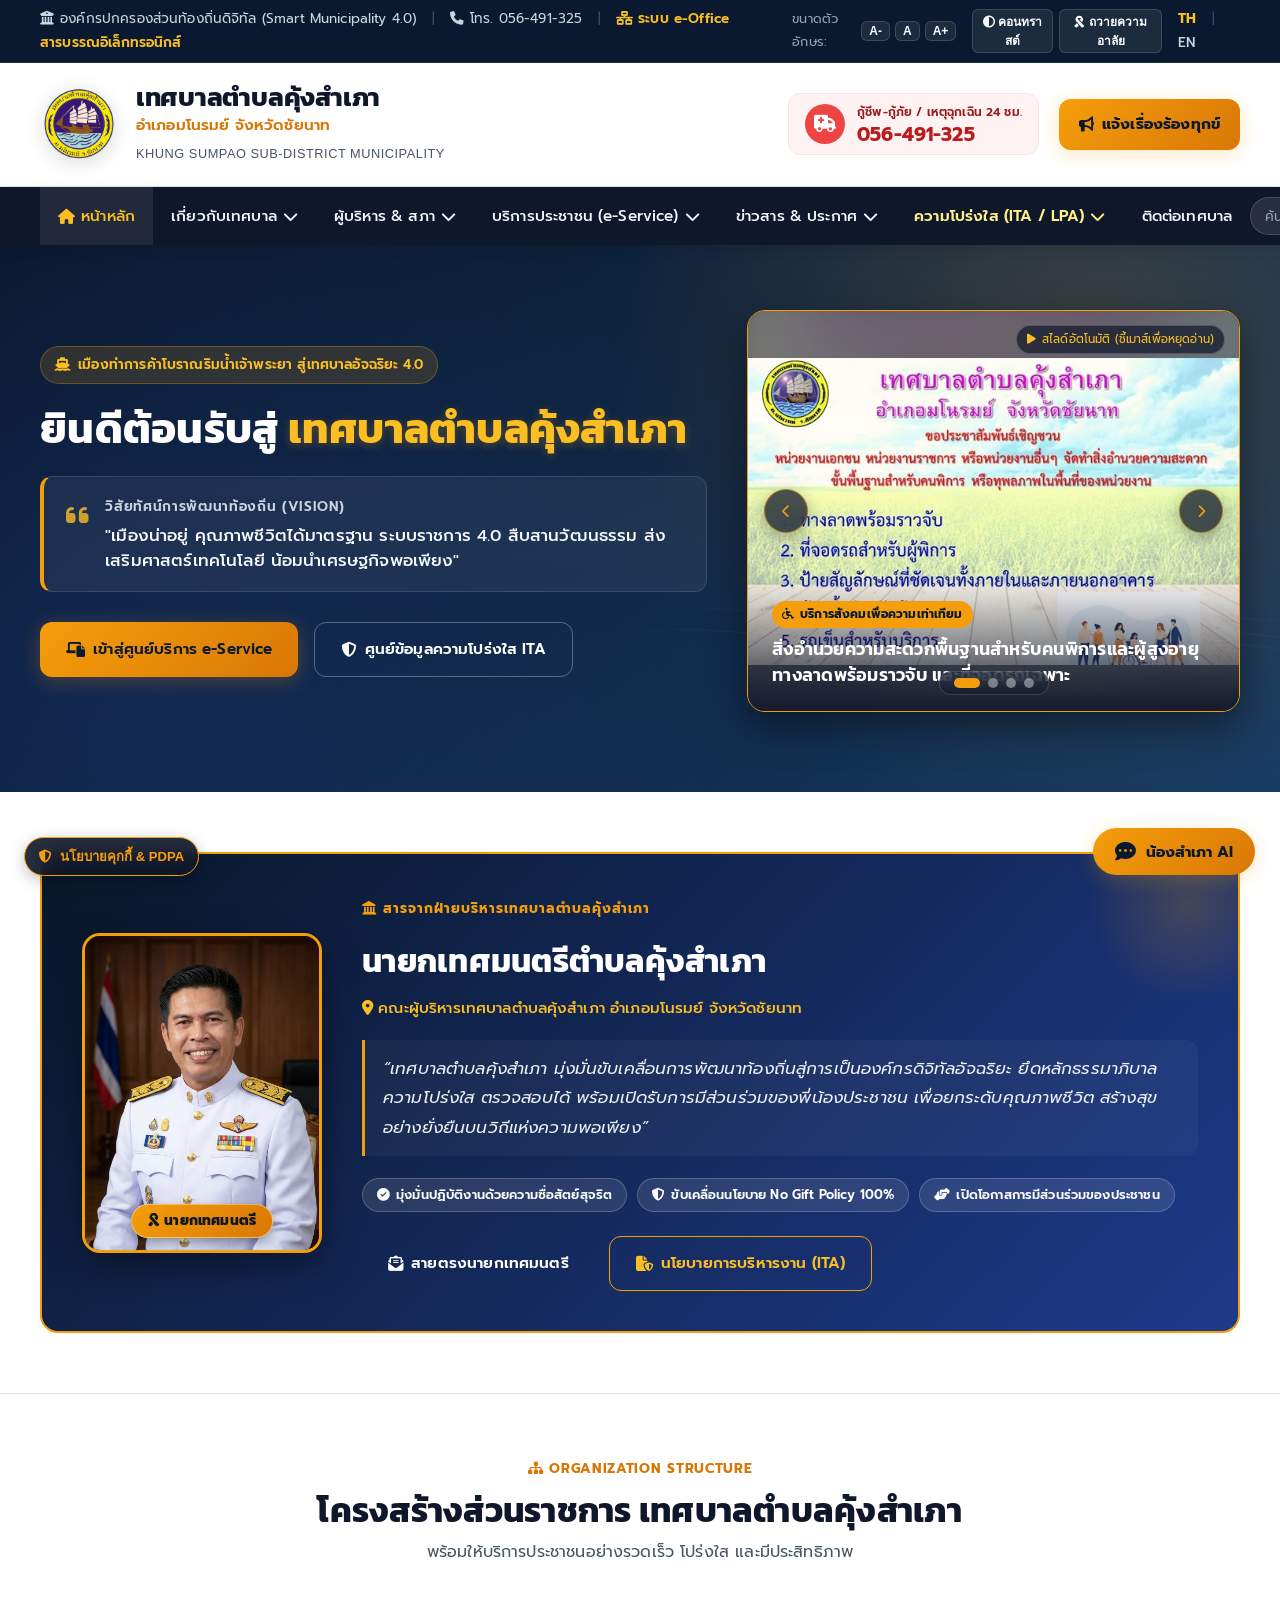
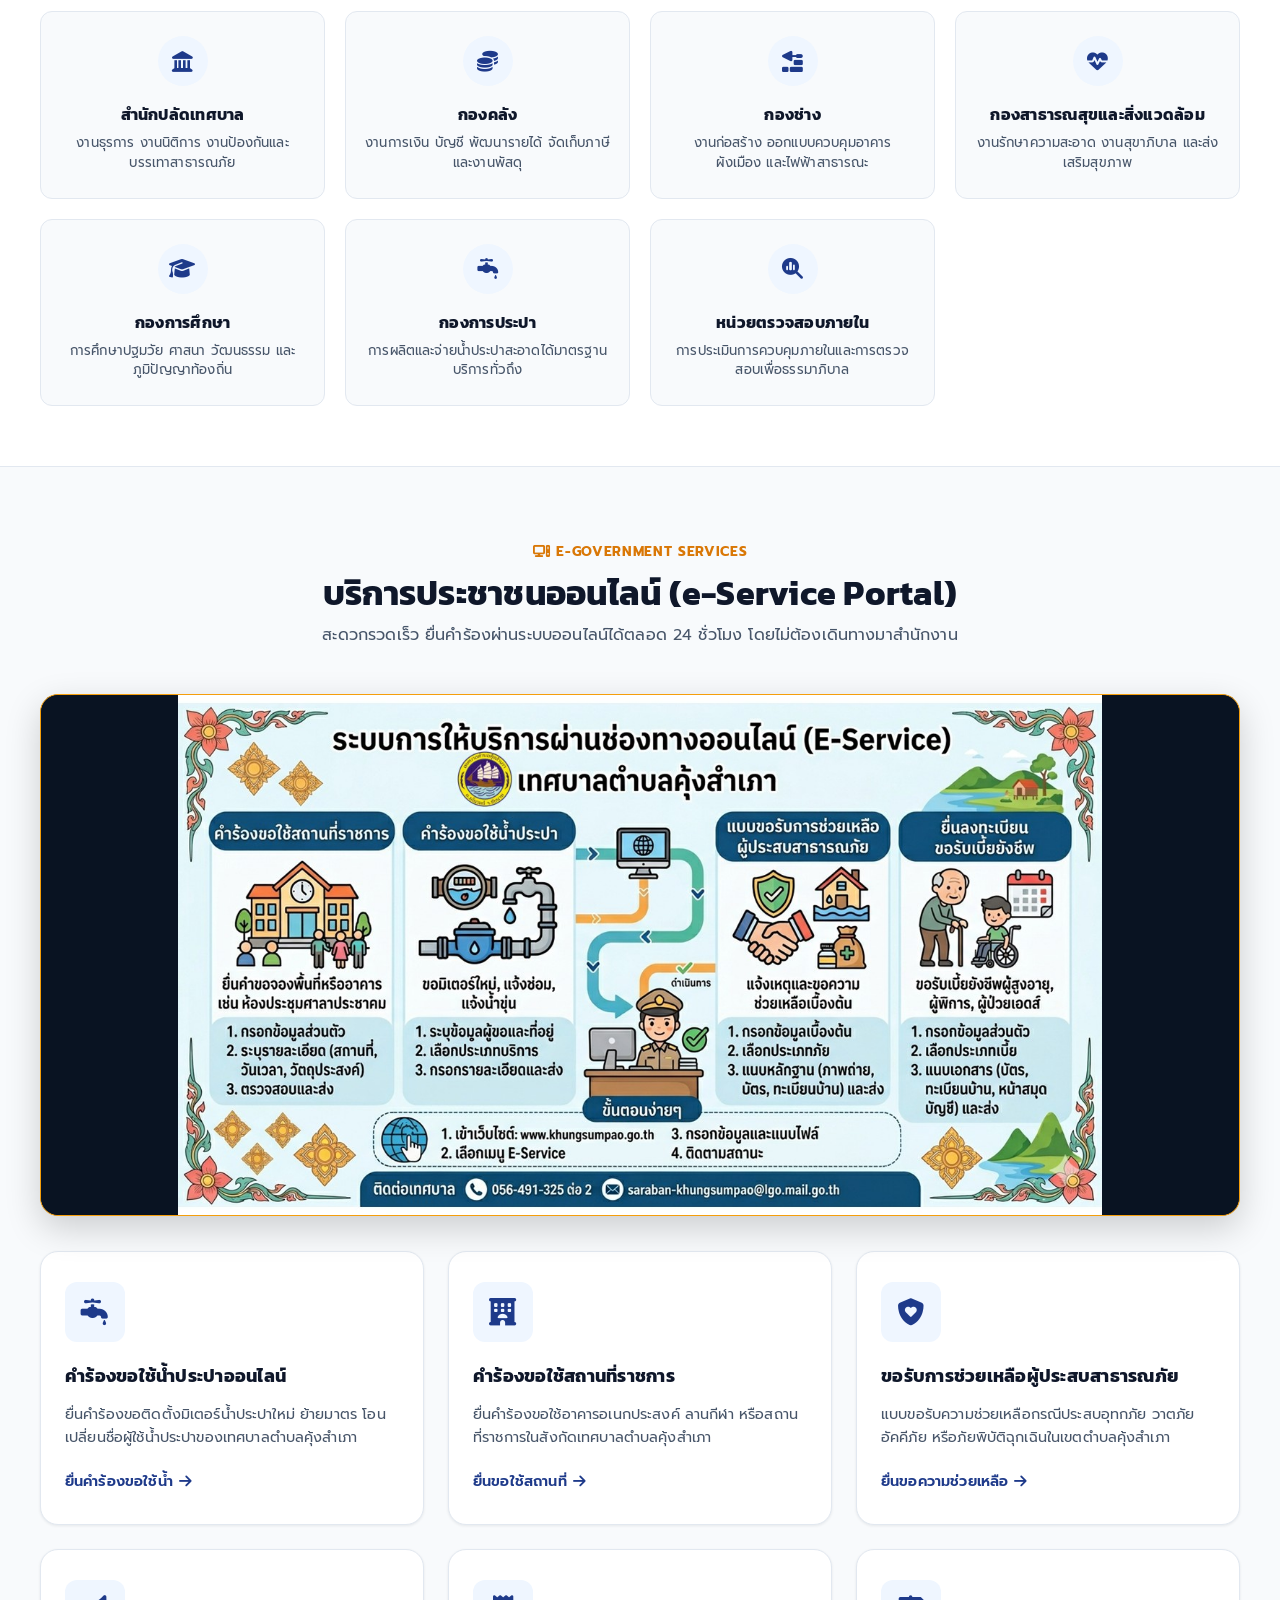
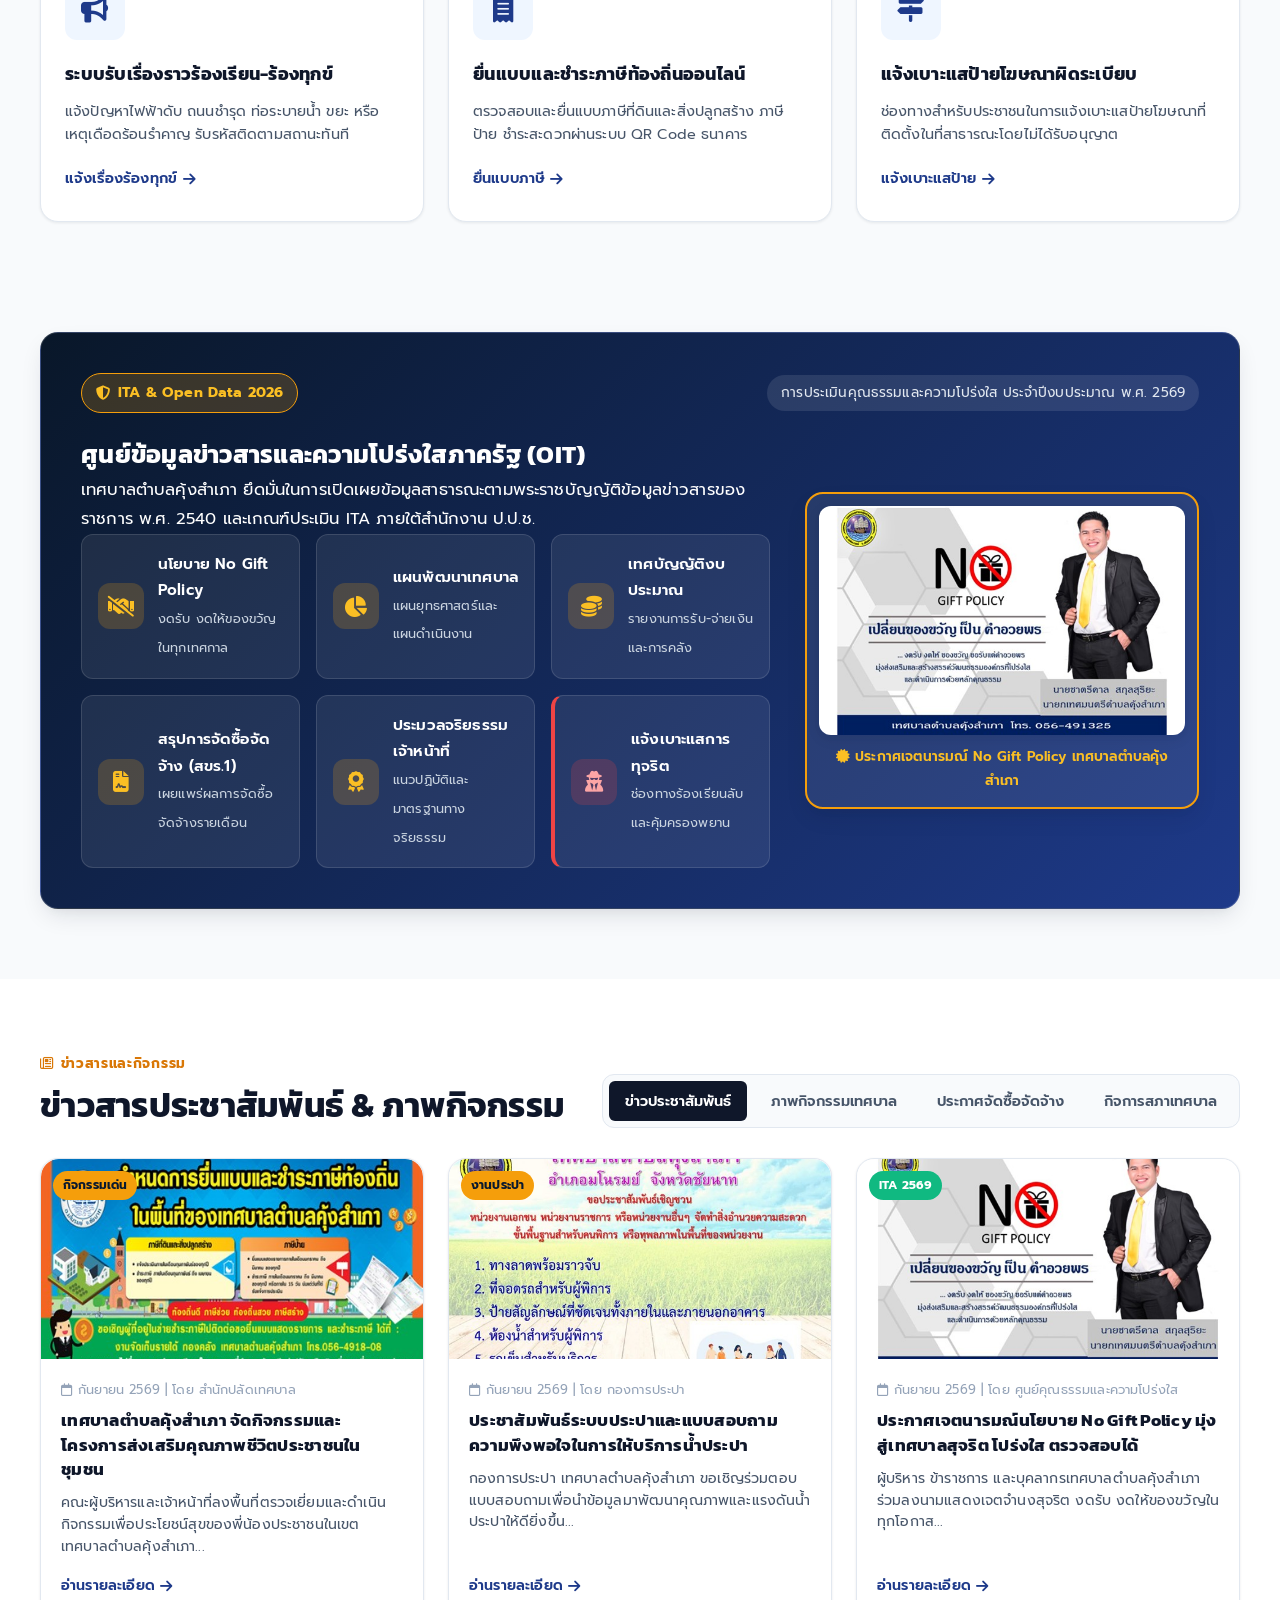
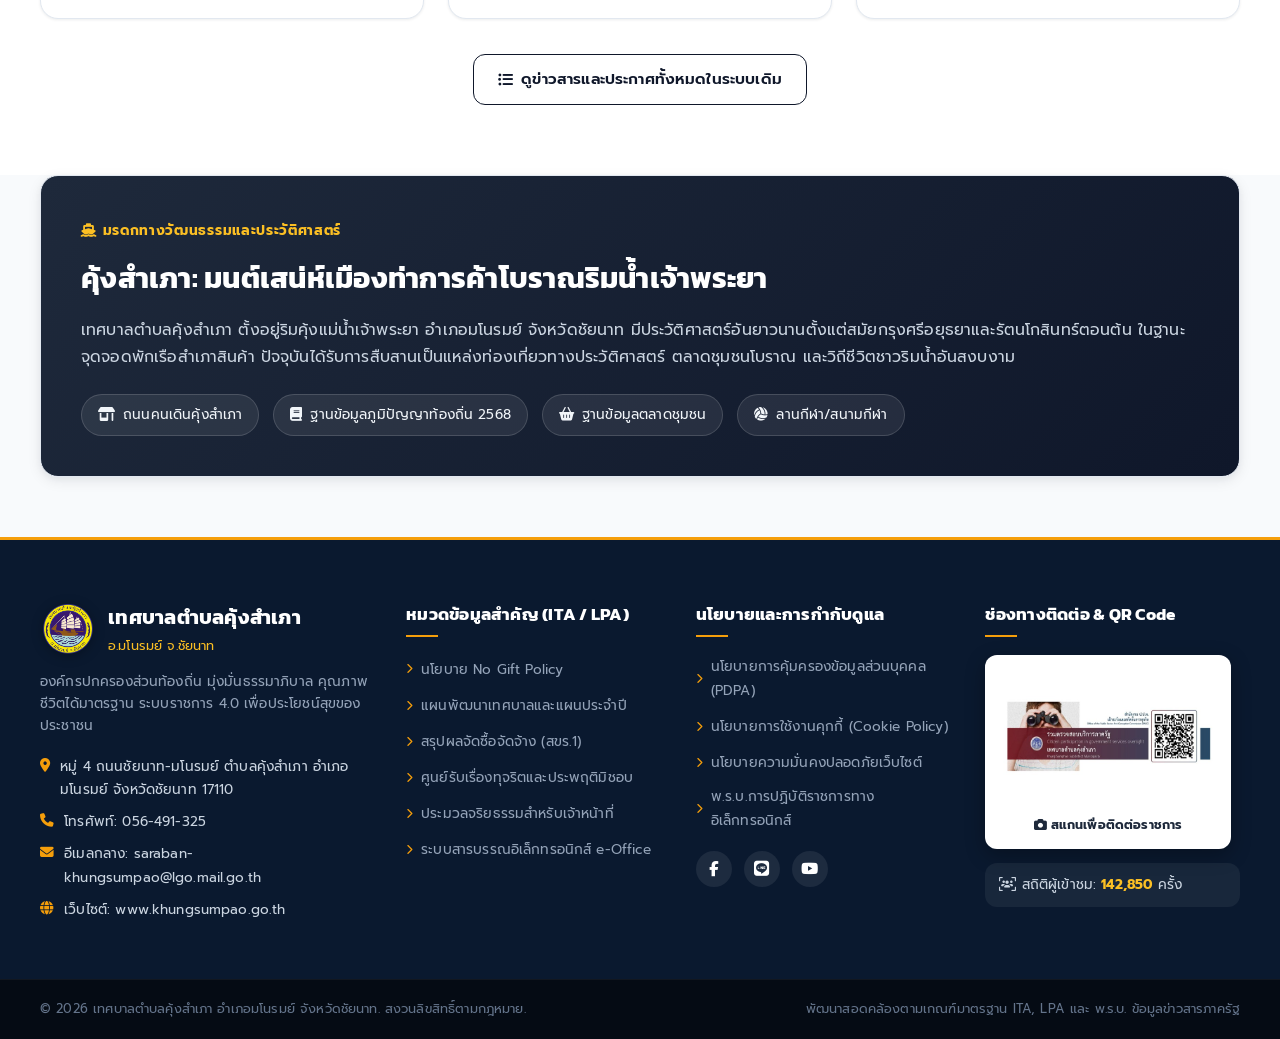
==== commit 49b7d548: "feat: update real mayor portrait with executive office background, fix e-service banner and news car" ====
--- a/index.html
+++ b/index.html
@@ -335,7 +335,7 @@
             <!-- Banner e-Service from site -->
             <div class="eservice-banner-row">
                 <div class="eservice-highlight-card">
-                    <img src="assets/images/banner_eservice.jpg" alt="ระบบ e-Service เทศบาลตำบลคุ้งสำเภา" class="eservice-highlight-img">
+                    <img src="assets/images/banner_eservice.jpg" alt="ระบบบริการประชาชน e-Service เทศบาลตำบลคุ้งสำเภา" class="eservice-highlight-img" onclick="openLightbox(this.src, this.alt)" title="คลิกเพื่อดูภาพขนาดใหญ่">
                 </div>
             </div>
 
@@ -520,11 +520,11 @@
             <div class="tab-content" id="tab-activity">
                 <div class="activity-gallery-grid">
                     <div class="activity-photo-box">
-                        <img src="assets/images/banner_activity_1.jpg" alt="ภาพกิจกรรม 1">
+                        <img src="assets/images/banner_activity_1.jpg" alt="ภาพกิจกรรมโครงการพัฒนาชุมชนเทศบาลตำบลคุ้งสำเภา" onclick="openLightbox(this.src, this.alt)" title="คลิกเพื่อดูภาพขนาดใหญ่">
                         <div class="act-caption">ภาพกิจกรรมโครงการพัฒนาชุมชนเทศบาลตำบลคุ้งสำเภา</div>
                     </div>
                     <div class="activity-photo-box">
-                        <img src="assets/images/banner_slide_1.jpg" alt="ภาพกิจกรรม 2">
+                        <img src="assets/images/banner_slide_1.jpg" alt="ภาพบรรยากาศการให้บริการประชาชนนอกสถานที่" onclick="openLightbox(this.src, this.alt)" title="คลิกเพื่อดูภาพขนาดใหญ่">
                         <div class="act-caption">ภาพบรรยากาศการให้บริการประชาชนนอกสถานที่</div>
                     </div>
                 </div>
--- a/assets/css/style.css
+++ b/assets/css/style.css
@@ -3472,3 +3472,160 @@
     padding: 6px 18px;
     border-radius: var(--radius-full);
 }
+
+
+/* ========================================================
+   CONTAINMENT & OVERFLOW FIXES (แก้ปัญหาภาพล้นขอบ 100%)
+   ======================================================== */
+
+/* 1. e-Service Highlight Banner Containment */
+.eservice-banner-row {
+    margin: 0 auto 35px;
+    max-width: 100%;
+    border-radius: var(--radius-lg);
+    overflow: hidden !important;
+    box-shadow: 0 12px 35px rgba(0, 0, 0, 0.18);
+    border: 1.5px solid var(--gold);
+    background: #091322;
+    position: relative;
+}
+
+.eservice-highlight-card {
+    position: relative;
+    width: 100%;
+    height: auto;
+    max-height: 520px;
+    overflow: hidden !important;
+    background: #091322;
+    display: flex;
+    align-items: center;
+    justify-content: center;
+    padding: 0;
+    margin: 0;
+    border-radius: var(--radius-lg);
+}
+
+.eservice-highlight-img {
+    max-width: 100%;
+    width: 100%;
+    height: auto;
+    max-height: 520px;
+    object-fit: contain !important;
+    object-position: center;
+    display: block;
+    margin: 0 auto;
+    border-radius: var(--radius-lg);
+    transition: transform 0.4s ease;
+    cursor: zoom-in;
+}
+
+.eservice-banner-row:hover .eservice-highlight-img {
+    transform: scale(1.015);
+}
+
+/* 2. News Cards & Thumbnails (ไม่ให้ภาพล้นขอบการ์ด) */
+.news-cards-grid {
+    display: grid;
+    grid-template-columns: repeat(3, 1fr);
+    gap: 24px;
+}
+
+.news-card {
+    background: var(--bg-surface);
+    border: 1px solid var(--border-color);
+    border-radius: var(--radius-lg);
+    overflow: hidden !important;
+    display: flex;
+    flex-direction: column;
+    box-shadow: var(--shadow-sm);
+    transition: var(--transition);
+}
+
+.news-card:hover {
+    transform: translateY(-5px);
+    box-shadow: var(--shadow-lg);
+    border-color: rgba(245, 158, 11, 0.4);
+}
+
+.news-thumb {
+    position: relative;
+    width: 100%;
+    aspect-ratio: 16 / 10;
+    height: 200px;
+    max-height: 220px;
+    overflow: hidden !important;
+    border-radius: var(--radius-lg) var(--radius-lg) 0 0;
+    background: #0f172a;
+}
+
+.news-thumb .card-real-img {
+    width: 100%;
+    height: 100%;
+    object-fit: cover !important;
+    object-position: center;
+    display: block;
+    transition: transform 0.4s cubic-bezier(0.16, 1, 0.3, 1);
+}
+
+.news-card:hover .card-real-img {
+    transform: scale(1.05);
+}
+
+/* 3. Activity Gallery Grid & Photo Boxes */
+.activity-gallery-grid {
+    display: grid;
+    grid-template-columns: repeat(auto-fit, minmax(320px, 1fr));
+    gap: 24px;
+}
+
+.activity-photo-box {
+    position: relative;
+    width: 100%;
+    aspect-ratio: 16 / 10;
+    max-height: 260px;
+    border-radius: var(--radius-lg);
+    overflow: hidden !important;
+    box-shadow: var(--shadow-md);
+    background: #0f172a;
+    border: 1px solid var(--border-color);
+}
+
+.activity-photo-box img {
+    width: 100%;
+    height: 100%;
+    object-fit: cover !important;
+    object-position: center;
+    display: block;
+    transition: transform 0.4s cubic-bezier(0.16, 1, 0.3, 1);
+    cursor: zoom-in;
+}
+
+.activity-photo-box:hover img {
+    transform: scale(1.05);
+}
+
+/* 4. Mayor Avatar Frame Polish */
+.mayor-avatar-frame {
+    position: relative;
+    width: 240px;
+    height: 320px;
+    flex-shrink: 0;
+    border-radius: var(--radius-lg);
+    overflow: hidden !important;
+    border: 3px solid var(--gold);
+    box-shadow: 0 12px 35px rgba(0, 0, 0, 0.4);
+    background: #0f172a;
+}
+
+.mayor-img {
+    width: 100%;
+    height: 100%;
+    object-fit: cover !important;
+    object-position: center 15%;
+    display: block;
+    transition: transform 0.4s ease;
+}
+
+.mayor-card:hover .mayor-img {
+    transform: scale(1.03);
+}
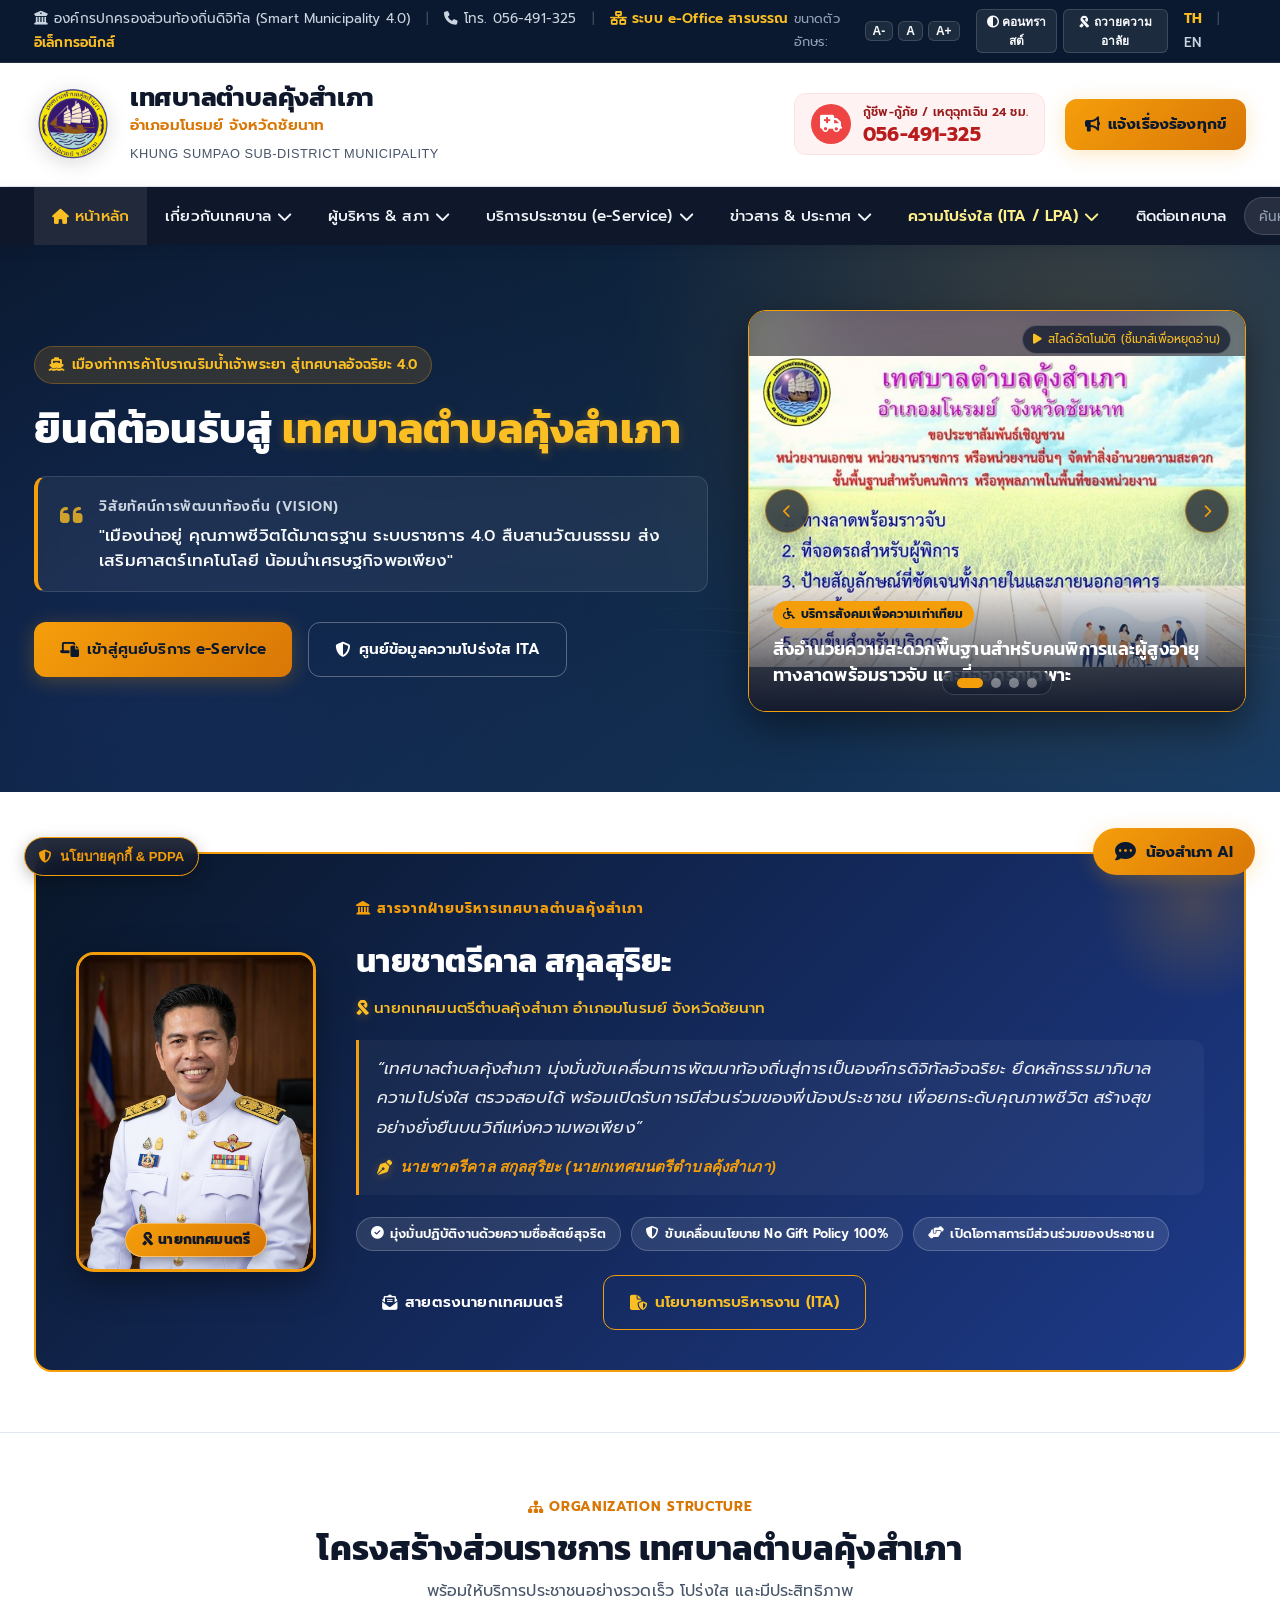
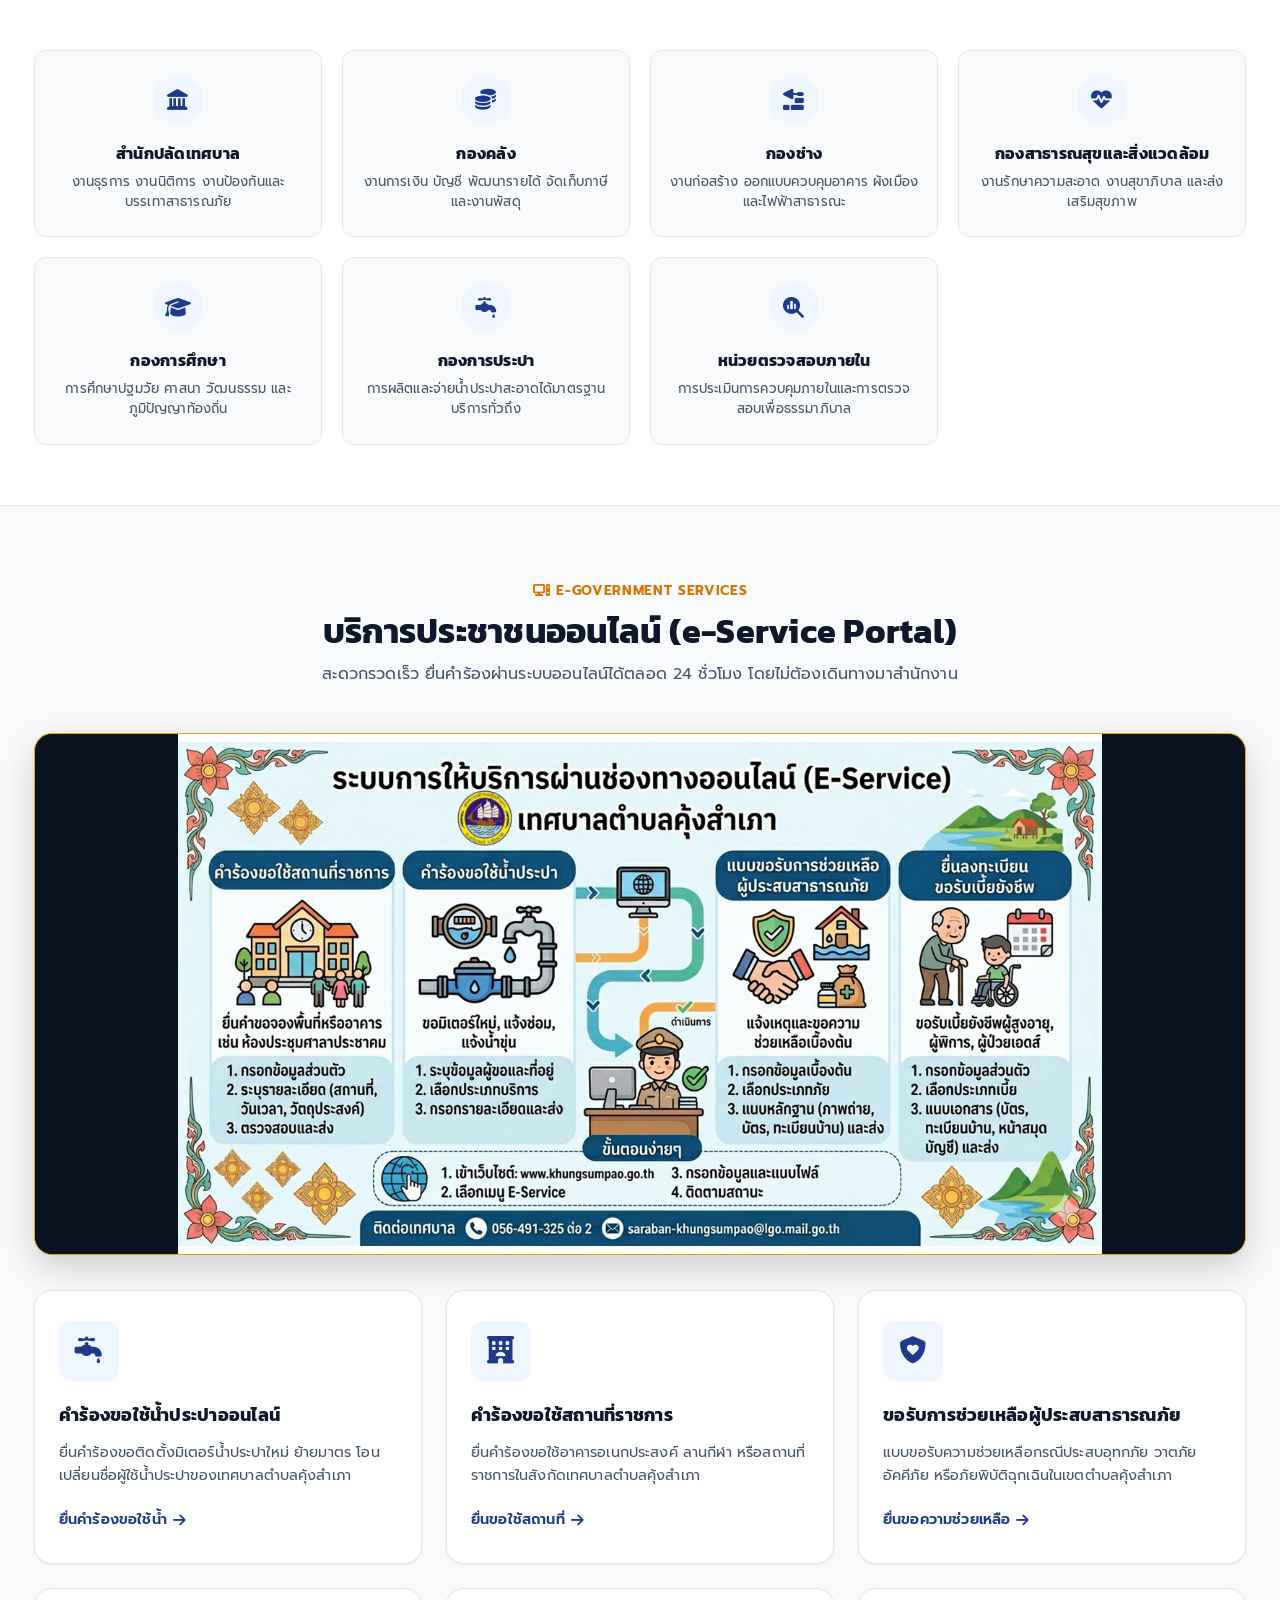
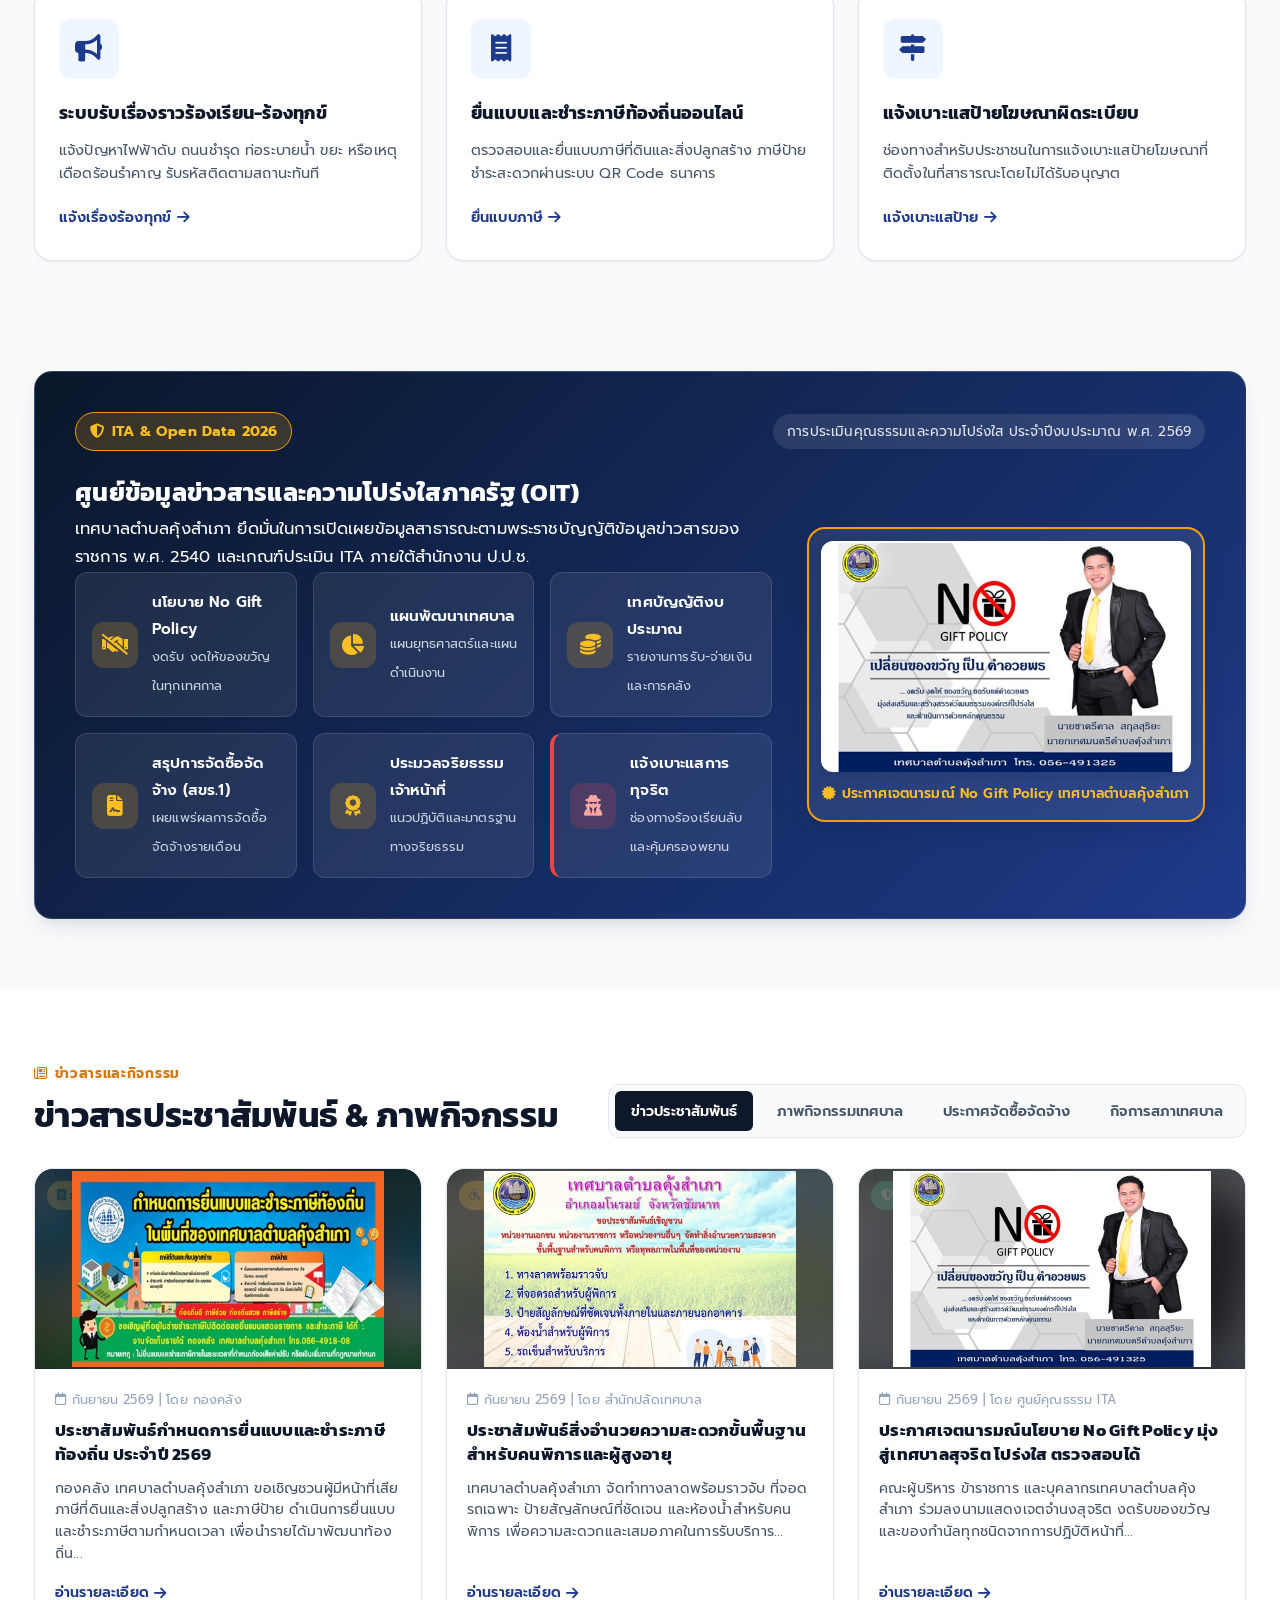
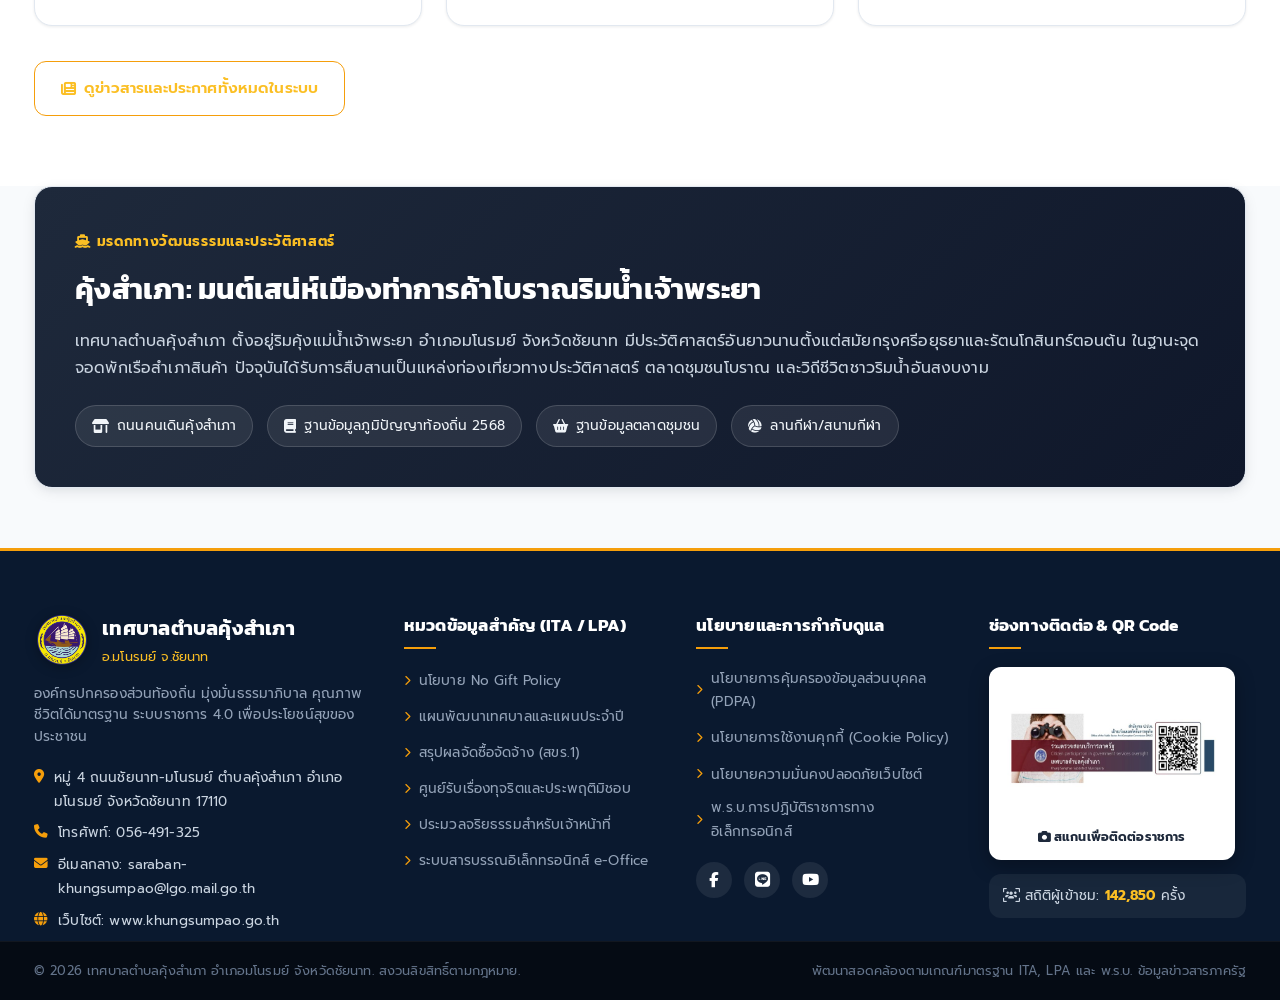
==== commit c05fa5dc: "feat: mayor name นายชาตรีคาล สกุลสุริยะ, zero-crop ambient dual-layer news containment, universal re" ====
--- a/index.html
+++ b/index.html
@@ -121,9 +121,9 @@
                 <li class="nav-item has-dropdown">
                     <a href="#news" class="nav-link">ข่าวสาร & ประกาศ <i class="fa-solid fa-chevron-down"></i></a>
                     <ul class="dropdown-menu">
-                        <li><a href="#news"><i class="fa-regular fa-newspaper"></i> ข่าวประชาสัมพันธ์ทั่วไป</a></li>
-                        <li><a href="#procure"><i class="fa-solid fa-cart-shopping"></i> ประกาศจัดซื้อจัดจ้าง (e-GP)</a></li>
-                        <li><a href="#gallery"><i class="fa-solid fa-images"></i> ภาพกิจกรรมเทศบาล</a></li>
+                        <li><a href="news.html"><i class="fa-regular fa-newspaper"></i> ข่าวประชาสัมพันธ์ทั่วไป</a></li>
+                        <li><a href="procurement.html"><i class="fa-solid fa-cart-shopping"></i> ประกาศจัดซื้อจัดจ้าง (e-GP)</a></li>
+                        <li><a href="news.html#gallery"><i class="fa-solid fa-images"></i> ภาพกิจกรรมเทศบาล</a></li>
                     </ul>
                 </li>
                 <li class="nav-item has-dropdown">
@@ -256,10 +256,11 @@
                     <div class="mayor-header-badge">
                         <span class="sub-lead"><i class="fa-solid fa-landmark"></i> สารจากฝ่ายบริหารเทศบาลตำบลคุ้งสำเภา</span>
                     </div>
-                    <h3 class="mayor-name">นายกเทศมนตรีตำบลคุ้งสำเภา</h3>
-                    <p class="mayor-role"><i class="fa-solid fa-location-dot"></i> คณะผู้บริหารเทศบาลตำบลคุ้งสำเภา อำเภอมโนรมย์ จังหวัดชัยนาท</p>
+                    <h3 class="mayor-name">นายชาตรีคาล สกุลสุริยะ</h3>
+                    <p class="mayor-role"><i class="fa-solid fa-ribbon text-gold"></i> นายกเทศมนตรีตำบลคุ้งสำเภา อำเภอมโนรมย์ จังหวัดชัยนาท</p>
                     <div class="mayor-text">
                         <p>“เทศบาลตำบลคุ้งสำเภา มุ่งมั่นขับเคลื่อนการพัฒนาท้องถิ่นสู่การเป็นองค์กรดิจิทัลอัจฉริยะ ยึดหลักธรรมาภิบาล ความโปร่งใส ตรวจสอบได้ พร้อมเปิดรับการมีส่วนร่วมของพี่น้องประชาชน เพื่อยกระดับคุณภาพชีวิต สร้างสุขอย่างยั่งยืนบนวิถีแห่งความพอเพียง”</p>
+                        <div class="mayor-signature-author"><i class="fa-solid fa-pen-nib text-gold"></i> นายชาตรีคาล สกุลสุริยะ (นายกเทศมนตรีตำบลคุ้งสำเภา)</div>
                     </div>
                     <div class="mayor-signature-line">
                         <div class="policy-pill"><i class="fa-solid fa-check-circle"></i> มุ่งมั่นปฏิบัติงานด้วยความซื่อสัตย์สุจริต</div>
@@ -455,7 +456,7 @@
         </div>
     </section>
 
-    <!-- 9. Public News & Activities with Real Images -->
+    <!-- 9. Public News & Activities with Real Images (Smart Containment & Zero-Crop) -->
     <section class="section-news" id="news">
         <div class="container">
             <div class="section-header news-header-flex">
@@ -472,124 +473,118 @@
                 </div>
             </div>
 
-            <!-- Tab 1: ข่าวประชาสัมพันธ์ -->
+            <!-- Tab 1: ข่าวประชาสัมพันธ์ (Smart Containment: ตัวหนังสือไม่ถูกตัดขอบ 100%) -->
             <div class="tab-content active" id="tab-pr">
                 <div class="news-cards-grid">
-                    <article class="news-card">
+                    <article class="news-card card-hover-lift">
                         <div class="news-thumb">
-                            <span class="thumb-badge">กิจกรรมเด่น</span>
-                            <img src="assets/images/banner_activity_1.jpg" alt="กิจกรรมเทศบาลตำบลคุ้งสำเภา" class="card-real-img">
+                            <div class="thumb-ambient-bg" style="background-image: url('assets/images/banner_activity_1.jpg');"></div>
+                            <span class="thumb-badge"><i class="fa-solid fa-receipt"></i> ภาษีท้องถิ่น</span>
+                            <img src="assets/images/banner_activity_1.jpg" alt="กำหนดการยื่นแบบและชำระภาษีท้องถิ่น เทศบาลตำบลคุ้งสำเภา" class="card-real-img" onclick="openLightbox(this.src, this.alt)" title="คลิกเพื่อขยายดูภาพเต็ม">
+                        </div>
+                        <div class="news-body">
+                            <div class="news-meta"><i class="fa-regular fa-calendar"></i> กันยายน 2569 | โดย กองคลัง</div>
+                            <h3 class="news-title">ประชาสัมพันธ์กำหนดการยื่นแบบและชำระภาษีท้องถิ่น ประจำปี 2569</h3>
+                            <p class="news-excerpt">กองคลัง เทศบาลตำบลคุ้งสำเภา ขอเชิญชวนผู้มีหน้าที่เสียภาษีที่ดินและสิ่งปลูกสร้าง และภาษีป้าย ดำเนินการยื่นแบบและชำระภาษีตามกำหนดเวลา เพื่อนำรายได้มาพัฒนาท้องถิ่น...</p>
+                            <a href="news-detail.html?id=tax-2569" class="news-readmore">อ่านรายละเอียด <i class="fa-solid fa-arrow-right"></i></a>
+                        </div>
+                    </article>
+
+                    <article class="news-card card-hover-lift">
+                        <div class="news-thumb">
+                            <div class="thumb-ambient-bg" style="background-image: url('assets/images/banner_slide_1.jpg');"></div>
+                            <span class="thumb-badge badge-blue"><i class="fa-solid fa-wheelchair"></i> บริการสังคม</span>
+                            <img src="assets/images/banner_slide_1.jpg" alt="สิ่งอำนวยความสะดวกสำหรับคนพิการและผู้สูงอายุ" class="card-real-img" onclick="openLightbox(this.src, this.alt)" title="คลิกเพื่อขยายดูภาพเต็ม">
                         </div>
                         <div class="news-body">
                             <div class="news-meta"><i class="fa-regular fa-calendar"></i> กันยายน 2569 | โดย สำนักปลัดเทศบาล</div>
-                            <h3 class="news-title">เทศบาลตำบลคุ้งสำเภา จัดกิจกรรมและโครงการส่งเสริมคุณภาพชีวิตประชาชนในชุมชน</h3>
-                            <p class="news-excerpt">คณะผู้บริหารและเจ้าหน้าที่ลงพื้นที่ตรวจเยี่ยมและดำเนินกิจกรรมเพื่อประโยชน์สุขของพี่น้องประชาชนในเขตเทศบาลตำบลคุ้งสำเภา...</p>
-                            <a href="https://www.khungsumpao.go.th/pr%20normal.html" target="_blank" class="news-readmore">อ่านรายละเอียด <i class="fa-solid fa-arrow-right"></i></a>
+                            <h3 class="news-title">ประชาสัมพันธ์สิ่งอำนวยความสะดวกขั้นพื้นฐานสำหรับคนพิการและผู้สูงอายุ</h3>
+                            <p class="news-excerpt">เทศบาลตำบลคุ้งสำเภา จัดทำทางลาดพร้อมราวจับ ที่จอดรถเฉพาะ ป้ายสัญลักษณ์ที่ชัดเจน และห้องน้ำสำหรับคนพิการ เพื่อความสะดวกและเสมอภาคในการรับบริการ...</p>
+                            <a href="news-detail.html?id=accessibility" class="news-readmore">อ่านรายละเอียด <i class="fa-solid fa-arrow-right"></i></a>
                         </div>
                     </article>
 
-                    <article class="news-card">
+                    <article class="news-card card-hover-lift">
                         <div class="news-thumb">
-                            <span class="thumb-badge badge-blue">งานประปา</span>
-                            <img src="assets/images/banner_slide_1.jpg" alt="งานบริการน้ำประปา" class="card-real-img">
+                            <div class="thumb-ambient-bg" style="background-image: url('assets/images/no_gift_policy.jpg');"></div>
+                            <span class="thumb-badge badge-green"><i class="fa-solid fa-shield-halved"></i> คุณธรรม ITA</span>
+                            <img src="assets/images/no_gift_policy.jpg" alt="ประกาศเจตนารมณ์ No Gift Policy เทศบาลตำบลคุ้งสำเภา" class="card-real-img" onclick="openLightbox(this.src, this.alt)" title="คลิกเพื่อขยายดูภาพเต็ม">
                         </div>
                         <div class="news-body">
-                            <div class="news-meta"><i class="fa-regular fa-calendar"></i> กันยายน 2569 | โดย กองการประปา</div>
-                            <h3 class="news-title">ประชาสัมพันธ์ระบบประปาและแบบสอบถามความพึงพอใจในการให้บริการน้ำประปา</h3>
-                            <p class="news-excerpt">กองการประปา เทศบาลตำบลคุ้งสำเภา ขอเชิญร่วมตอบแบบสอบถามเพื่อนำข้อมูลมาพัฒนาคุณภาพและแรงดันน้ำประปาให้ดียิ่งขึ้น...</p>
-                            <a href="https://www.khungsumpao.go.th/pr%20ประปา.html" target="_blank" class="news-readmore">อ่านรายละเอียด <i class="fa-solid fa-arrow-right"></i></a>
+                            <div class="news-meta"><i class="fa-regular fa-calendar"></i> กันยายน 2569 | โดย ศูนย์คุณธรรม ITA</div>
+                            <h3 class="news-title">ประกาศเจตนารมณ์นโยบาย No Gift Policy มุ่งสู่เทศบาลสุจริต โปร่งใส ตรวจสอบได้</h3>
+                            <p class="news-excerpt">คณะผู้บริหาร ข้าราชการ และบุคลากรเทศบาลตำบลคุ้งสำเภา ร่วมลงนามแสดงเจตจำนงสุจริต งดรับของขวัญและของกำนัลทุกชนิดจากการปฏิบัติหน้าที่...</p>
+                            <a href="news-detail.html?id=no-gift-policy" class="news-readmore">อ่านรายละเอียด <i class="fa-solid fa-arrow-right"></i></a>
                         </div>
                     </article>
-
-                    <article class="news-card">
-                        <div class="news-thumb">
-                            <span class="thumb-badge badge-green">ITA 2569</span>
-                            <img src="assets/images/no_gift_policy.jpg" alt="นโยบาย No Gift Policy" class="card-real-img">
-                        </div>
-                        <div class="news-body">
-                            <div class="news-meta"><i class="fa-regular fa-calendar"></i> กันยายน 2569 | โดย ศูนย์คุณธรรมและความโปร่งใส</div>
-                            <h3 class="news-title">ประกาศเจตนารมณ์นโยบาย No Gift Policy มุ่งสู่เทศบาลสุจริต โปร่งใส ตรวจสอบได้</h3>
-                            <p class="news-excerpt">ผู้บริหาร ข้าราชการ และบุคลากรเทศบาลตำบลคุ้งสำเภา ร่วมลงนามแสดงเจตจำนงสุจริต งดรับ งดให้ของขวัญในทุกโอกาส...</p>
-                            <a href="#no-gift" class="news-readmore">อ่านรายละเอียด <i class="fa-solid fa-arrow-right"></i></a>
-                        </div>
-                    </article>
-                </div>
-            </div>
-
-            <!-- Tab 2: ภาพกิจกรรม -->
+                </div>
+            </div>
+
+            <!-- Tab 2: ภาพกิจกรรม (Smart Containment) -->
             <div class="tab-content" id="tab-activity">
                 <div class="activity-gallery-grid">
                     <div class="activity-photo-box">
-                        <img src="assets/images/banner_activity_1.jpg" alt="ภาพกิจกรรมโครงการพัฒนาชุมชนเทศบาลตำบลคุ้งสำเภา" onclick="openLightbox(this.src, this.alt)" title="คลิกเพื่อดูภาพขนาดใหญ่">
-                        <div class="act-caption">ภาพกิจกรรมโครงการพัฒนาชุมชนเทศบาลตำบลคุ้งสำเภา</div>
+                        <div class="act-ambient-bg" style="background-image: url('assets/images/banner_activity_1.jpg');"></div>
+                        <img src="assets/images/banner_activity_1.jpg" alt="ภาพกิจกรรมโครงการพัฒนาชุมชนและส่งเสริมรายได้ประชาชน" onclick="openLightbox(this.src, this.alt)" title="คลิกเพื่อขยายดูภาพเต็ม">
+                        <div class="act-caption"><i class="fa-solid fa-camera"></i> ภาพกิจกรรมโครงการส่งเสริมอาชีพและพัฒนาชุมชนเทศบาลตำบลคุ้งสำเภา</div>
                     </div>
                     <div class="activity-photo-box">
-                        <img src="assets/images/banner_slide_1.jpg" alt="ภาพบรรยากาศการให้บริการประชาชนนอกสถานที่" onclick="openLightbox(this.src, this.alt)" title="คลิกเพื่อดูภาพขนาดใหญ่">
-                        <div class="act-caption">ภาพบรรยากาศการให้บริการประชาชนนอกสถานที่</div>
-                    </div>
-                </div>
-            </div>
-
-            <!-- Tab 3: จัดซื้อจัดจ้าง -->
+                        <div class="act-ambient-bg" style="background-image: url('assets/images/banner_slide_1.jpg');"></div>
+                        <img src="assets/images/banner_slide_1.jpg" alt="ภาพบรรยากาศการจัดสิ่งอำนวยความสะดวกประชาชน" onclick="openLightbox(this.src, this.alt)" title="คลิกเพื่อขยายดูภาพเต็ม">
+                        <div class="act-caption"><i class="fa-solid fa-camera"></i> ภาพบรรยากาศการพัฒนาสิ่งอำนวยความสะดวกสำหรับประชาชน</div>
+                    </div>
+                </div>
+            </div>
+
+            <!-- Tab 3: จัดซื้อจัดจ้าง e-GP -->
             <div class="tab-content" id="tab-procure">
                 <div class="procure-table-card">
-                    <table class="table-procure">
-                        <thead>
-                            <tr>
-                                <th>วันที่ประกาศ</th>
-                                <th>รายการจัดซื้อจัดจ้าง</th>
-                                <th>ราคากลาง (บาท)</th>
-                                <th>เอกสารดาวน์โหลด</th>
-                            </tr>
-                        </thead>
-                        <tbody>
-                            <tr>
-                                <td>24 ก.ย. 2569</td>
-                                <td>ประกวดราคาจ้างก่อสร้างปรับปรุงผิวจราจรแอสฟัลต์คอนกรีต ด้วยวิธี e-Bidding</td>
-                                <td>1,450,000.00</td>
-                                <td><a href="https://www.khungsumpao.go.th/buy.html" target="_blank" class="btn-pdf"><i class="fa-solid fa-file-pdf"></i> ดาวน์โหลด TOR</a></td>
-                            </tr>
-                            <tr>
-                                <td>20 ก.ย. 2569</td>
-                                <td>ประกาศผู้ชนะการเสนอราคา ซื้อวัสดุอุปกรณ์ปรับปรุงภูมิทัศน์และสิ่งแวดล้อม</td>
-                                <td>185,000.00</td>
-                                <td><a href="https://www.khungsumpao.go.th/buy.html" target="_blank" class="btn-pdf"><i class="fa-solid fa-file-pdf"></i> รายละเอียด</a></td>
-                            </tr>
-                            <tr>
-                                <td>15 ก.ย. 2569</td>
-                                <td>สรุปผลการดำเนินการจัดซื้อจัดจ้างในรอบเดือน (แบบ สขร.1) ประจำปี 2569</td>
-                                <td>-</td>
-                                <td><a href="https://www.khungsumpao.go.th/buy.html" target="_blank" class="btn-pdf"><i class="fa-solid fa-file-pdf"></i> สขร.1 (PDF)</a></td>
-                            </tr>
-                        </tbody>
-                    </table>
+                    <div class="table-responsive">
+                        <table class="table-procure">
+                            <thead>
+                                <tr>
+                                    <th>วันที่ประกาศ</th>
+                                    <th>รายการจัดซื้อจัดจ้าง (e-GP)</th>
+                                    <th>ราคากลาง (บาท)</th>
+                                    <th>เอกสารดาวน์โหลด</th>
+                                </tr>
+                            </thead>
+                            <tbody>
+                                <tr>
+                                    <td><span class="procure-date"><i class="fa-regular fa-calendar"></i> 20 ก.ย. 69</span></td>
+                                    <td><a href="procurement.html" class="procure-link">ประกวดราคาจ้างก่อสร้างปรับปรุงผิวจราจรแอสฟัลท์ติกคอนกรีต ชุมชนบ้านคุ้งสำเภา ด้วยวิธี e-Bidding</a></td>
+                                    <td><strong class="text-gold">1,480,000.00</strong></td>
+                                    <td><a href="procurement.html" class="btn btn-sm btn-gold"><i class="fa-solid fa-file-pdf"></i> ดาวน์โหลด TOR</a></td>
+                                </tr>
+                                <tr>
+                                    <td><span class="procure-date"><i class="fa-regular fa-calendar"></i> 18 ก.ย. 69</span></td>
+                                    <td><a href="procurement.html" class="procure-link">ประกาศผู้ชนะการเสนอราคา ซื้อสารส้มและคลอรีนสำหรับผลิตน้ำประปา กองการประปา</a></td>
+                                    <td><strong class="text-gold">265,000.00</strong></td>
+                                    <td><a href="procurement.html" class="btn btn-sm btn-gold"><i class="fa-solid fa-file-pdf"></i> ดาวน์โหลด ประกาศ</a></td>
+                                </tr>
+                                <tr>
+                                    <td><span class="procure-date"><i class="fa-regular fa-calendar"></i> 15 ก.ย. 69</span></td>
+                                    <td><a href="procurement.html" class="procure-link">เผยแพร่แผนการจัดซื้อจัดจ้าง ประจำปีงบประมาณ พ.ศ. 2569 โครงการขยายเขตท่อประปา</a></td>
+                                    <td><strong class="text-gold">850,000.00</strong></td>
+                                    <td><a href="procurement.html" class="btn btn-sm btn-gold"><i class="fa-solid fa-file-pdf"></i> ดาวน์โหลด แผน</a></td>
+                                </tr>
+                            </tbody>
+                        </table>
+                    </div>
                 </div>
             </div>
 
             <!-- Tab 4: กิจการสภาเทศบาล -->
             <div class="tab-content" id="tab-council">
-                <div class="procure-table-card">
-                    <table class="table-procure">
-                        <thead>
-                            <tr>
-                                <th>วันที่</th>
-                                <th>หัวข้อประกาศงานกิจการสภาเทศบาล</th>
-                                <th>เอกสาร</th>
-                            </tr>
-                        </thead>
-                        <tbody>
-                            <tr>
-                                <td>กันยายน 2569</td>
-                                <td>ประกาศสภาเทศบาลตำบลคุ้งสำเภา เรื่อง เรียกประชุมสภาเทศบาล สมัยสามัญ</td>
-                                <td><a href="https://www.khungsumpao.go.th/council%20pr.html" target="_blank" class="btn-pdf"><i class="fa-solid fa-file-pdf"></i> ดูประกาศ</a></td>
-                            </tr>
-                        </tbody>
-                    </table>
-                </div>
-            </div>
-
-            <div class="view-all-row">
-                <a href="https://www.khungsumpao.go.th/public%20relations.html" target="_blank" class="btn btn-outline-dark"><i class="fa-solid fa-list-ul"></i> ดูข่าวสารและประกาศทั้งหมดในระบบเดิม</a>
+                <div class="civic-article-card" style="margin-bottom: 0;">
+                    <h3 style="font-size: 1.25rem; margin-bottom: 12px; color: var(--primary-dark);"><i class="fa-solid fa-users text-gold"></i> สรุปผลการประชุมสภาเทศบาลตำบลคุ้งสำเภา</h3>
+                    <p style="line-height: 1.7; color: var(--text-muted); margin-bottom: 16px;">รายงานผลการประชุมสภาเทศบาลตำบลคุ้งสำเภา สมัยสามัญ สมัยที่ 3 ประจำปี 2569 พิจารณาให้ความเห็นชอบร่างเทศบัญญัติงบประมาณรายจ่ายประจำปี และข้อซักถามญัตติพัฒนาชุมชน</p>
+                    <a href="council.html" class="btn btn-gold btn-sm"><i class="fa-solid fa-book-open"></i> ดูรายละเอียดการประชุมสภาทั้งหมด</a>
+                </div>
+            </div>
+
+            <div class="news-all-cta text-center" style="margin-top: 35px;">
+                <a href="news.html" class="btn btn-outline-civic btn-lg"><i class="fa-solid fa-newspaper"></i> ดูข่าวสารและประกาศทั้งหมดในระบบ</a>
             </div>
         </div>
     </section>
--- a/assets/css/style.css
+++ b/assets/css/style.css
@@ -3629,3 +3629,276 @@
 .mayor-card:hover .mayor-img {
     transform: scale(1.03);
 }
+
+
+/* ========================================================
+   CIVIC WHITE-LABEL THEME CONFIGURATION TOKENS
+   (ปรับแต่ง 5 ตัวแปรนี้เพื่อ Rebrand นำไปขายต่อ อปท. อื่นๆ ได้ทันที)
+   ======================================================== */
+:root {
+    --civic-primary-navy: #091729;    /* สีกรมท่าทางการหลัก */
+    --civic-royal-blue: #1e3a8a;      /* สีน้ำเงินราชการ */
+    --civic-accent-gold: #f59e0b;     /* สีทองอัตลักษณ์ */
+    --civic-gold-glow: #fbbf24;       /* สีทองสว่าง */
+    --civic-service-blue: #0284c7;    /* สีฟ้าบริการดิจิทัล */
+    --civic-bg-light: #f8fafc;        /* สีพื้นหลังหน้าเว็บ */
+    --civic-surface-white: #ffffff;   /* สีพื้นผิวการ์ด */
+}
+
+/* ========================================================
+   SMART DUAL-LAYER CONTAINMENT (แก้ภาพเพี้ยนและขอบล้น 100%)
+   ======================================================== */
+
+/* 1. News Cards Thumbnail Dual-Layer Ambient Containment */
+.news-thumb {
+    position: relative !important;
+    width: 100% !important;
+    aspect-ratio: 16 / 10 !important;
+    min-height: 200px !important;
+    max-height: 240px !important;
+    overflow: hidden !important;
+    border-radius: var(--radius-lg) var(--radius-lg) 0 0 !important;
+    background: #091322 !important;
+    display: flex !important;
+    align-items: center !important;
+    justify-content: center !important;
+}
+
+.news-thumb .thumb-ambient-bg {
+    position: absolute !important;
+    top: -15px !important; left: -15px !important; right: -15px !important; bottom: -15px !important;
+    background-size: cover !important;
+    background-position: center !important;
+    filter: blur(22px) brightness(0.4) !important;
+    opacity: 0.85 !important;
+    transform: scale(1.15) !important;
+    pointer-events: none !important;
+    z-index: 1 !important;
+}
+
+.news-thumb .card-real-img {
+    position: relative !important;
+    z-index: 2 !important;
+    max-width: 100% !important;
+    max-height: 100% !important;
+    width: 100% !important;
+    height: 100% !important;
+    object-fit: contain !important;
+    object-position: center !important;
+    display: block !important;
+    transition: transform 0.4s cubic-bezier(0.16, 1, 0.3, 1) !important;
+    cursor: zoom-in !important;
+    padding: 2px !important;
+}
+
+.news-card:hover .card-real-img {
+    transform: scale(1.03) !important;
+}
+
+/* 2. Activity Gallery Dual-Layer Ambient Containment */
+.activity-photo-box {
+    position: relative !important;
+    width: 100% !important;
+    aspect-ratio: 16 / 10 !important;
+    min-height: 250px !important;
+    max-height: 320px !important;
+    border-radius: var(--radius-lg) !important;
+    overflow: hidden !important;
+    box-shadow: 0 10px 30px rgba(0, 0, 0, 0.25) !important;
+    background: #091322 !important;
+    border: 1.5px solid var(--border-color) !important;
+    display: flex !important;
+    align-items: center !important;
+    justify-content: center !important;
+}
+
+.activity-photo-box .act-ambient-bg {
+    position: absolute !important;
+    top: -15px !important; left: -15px !important; right: -15px !important; bottom: -15px !important;
+    background-size: cover !important;
+    background-position: center !important;
+    filter: blur(24px) brightness(0.4) !important;
+    opacity: 0.85 !important;
+    transform: scale(1.15) !important;
+    pointer-events: none !important;
+    z-index: 1 !important;
+}
+
+.activity-photo-box img {
+    position: relative !important;
+    z-index: 2 !important;
+    max-width: 100% !important;
+    max-height: 100% !important;
+    width: 100% !important;
+    height: 100% !important;
+    object-fit: contain !important;
+    object-position: center !important;
+    display: block !important;
+    transition: transform 0.4s cubic-bezier(0.16, 1, 0.3, 1) !important;
+    cursor: zoom-in !important;
+}
+
+.activity-photo-box:hover img {
+    transform: scale(1.03) !important;
+}
+
+.activity-photo-box .act-caption {
+    position: absolute !important;
+    bottom: 0 !important; left: 0 !important; right: 0 !important;
+    z-index: 3 !important;
+    background: linear-gradient(180deg, transparent 0%, rgba(9, 19, 34, 0.95) 100%) !important;
+    color: #ffffff !important;
+    padding: 16px 20px 14px !important;
+    font-size: 0.92rem !important;
+    font-weight: 500 !important;
+}
+
+/* Mayor Signature Line with Author */
+.mayor-signature-author {
+    margin-top: 12px;
+    font-size: 0.95rem;
+    font-weight: 700;
+    color: var(--gold);
+    display: flex;
+    align-items: center;
+    gap: 8px;
+}
+
+/* ========================================================
+   UNIVERSAL RESPONSIVE ARCHITECTURE (รองรับทุกอุปกรณ์ 100%)
+   ======================================================== */
+html, body {
+    overflow-x: hidden !important;
+    max-width: 100vw !important;
+}
+
+.table-responsive {
+    width: 100%;
+    overflow-x: auto;
+    -webkit-overflow-scrolling: touch;
+    margin-bottom: 16px;
+    border-radius: var(--radius-md);
+}
+
+/* Large Screens (Desktops >= 1200px) */
+@media (min-width: 1200px) {
+    .container {
+        max-width: 1260px;
+        padding: 0 24px;
+    }
+}
+
+/* Medium Screens (Tablets / Laptops 768px - 1199px) */
+@media (max-width: 1199px) and (min-width: 768px) {
+    .hero-content {
+        grid-template-columns: 1fr 1fr;
+        gap: 30px;
+    }
+    .dept-grid {
+        grid-template-columns: repeat(2, 1fr);
+    }
+    .news-cards-grid {
+        grid-template-columns: repeat(2, 1fr);
+    }
+    .external-banners-grid {
+        grid-template-columns: repeat(2, 1fr);
+    }
+    .mayor-card {
+        padding: 30px;
+        gap: 30px;
+    }
+    .mayor-avatar-frame {
+        width: 220px;
+        height: 290px;
+    }
+}
+
+/* Small Screens (Mobile Phones < 768px) */
+@media (max-width: 767px) {
+    .container {
+        padding: 0 16px;
+    }
+    .access-container {
+        flex-direction: column;
+        gap: 8px;
+        align-items: flex-start;
+        padding: 8px 16px;
+    }
+    .access-tools-right {
+        width: 100%;
+        justify-content: space-between;
+    }
+    .masthead-container {
+        flex-direction: column;
+        gap: 16px;
+        text-align: center;
+        padding: 16px;
+    }
+    .brand-wrapper {
+        flex-direction: column;
+        text-align: center;
+        gap: 12px;
+    }
+    .header-utility-badges {
+        display: none; /* ซ่อนในหน้าจอมือถือเพื่อให้โหลดไวและไม่เกะกะ */
+    }
+    .hero-content {
+        grid-template-columns: 1fr;
+        gap: 25px;
+    }
+    .hero-featured-showcase {
+        order: -1; /* ให้สไลด์แบนเนอร์ขึ้นมาก่อนบนมือถือ */
+    }
+    .carousel-track {
+        min-height: 240px;
+        height: 260px;
+    }
+    .dept-grid,
+    .news-cards-grid,
+    .external-banners-grid,
+    .activity-gallery-grid {
+        grid-template-columns: 1fr;
+    }
+    .mayor-card {
+        flex-direction: column;
+        padding: 24px 16px;
+        text-align: center;
+    }
+    .mayor-avatar-frame {
+        width: 180px;
+        height: 240px;
+        margin: 0 auto;
+    }
+    .mayor-text {
+        text-align: left;
+        border-left: none;
+        border-top: 3px solid var(--gold);
+        border-radius: var(--radius-md);
+        padding: 14px;
+    }
+    .mayor-signature-line,
+    .mayor-cta-actions {
+        justify-content: center;
+    }
+    .news-header-flex {
+        flex-direction: column;
+        gap: 16px;
+        align-items: flex-start;
+    }
+    .news-tabs {
+        width: 100%;
+        overflow-x: auto;
+        white-space: nowrap;
+        padding-bottom: 6px;
+        -webkit-overflow-scrolling: touch;
+    }
+    .footer-grid {
+        grid-template-columns: 1fr;
+        gap: 30px;
+    }
+    .footer-bottom-flex {
+        flex-direction: column;
+        gap: 12px;
+        text-align: center;
+    }
+}
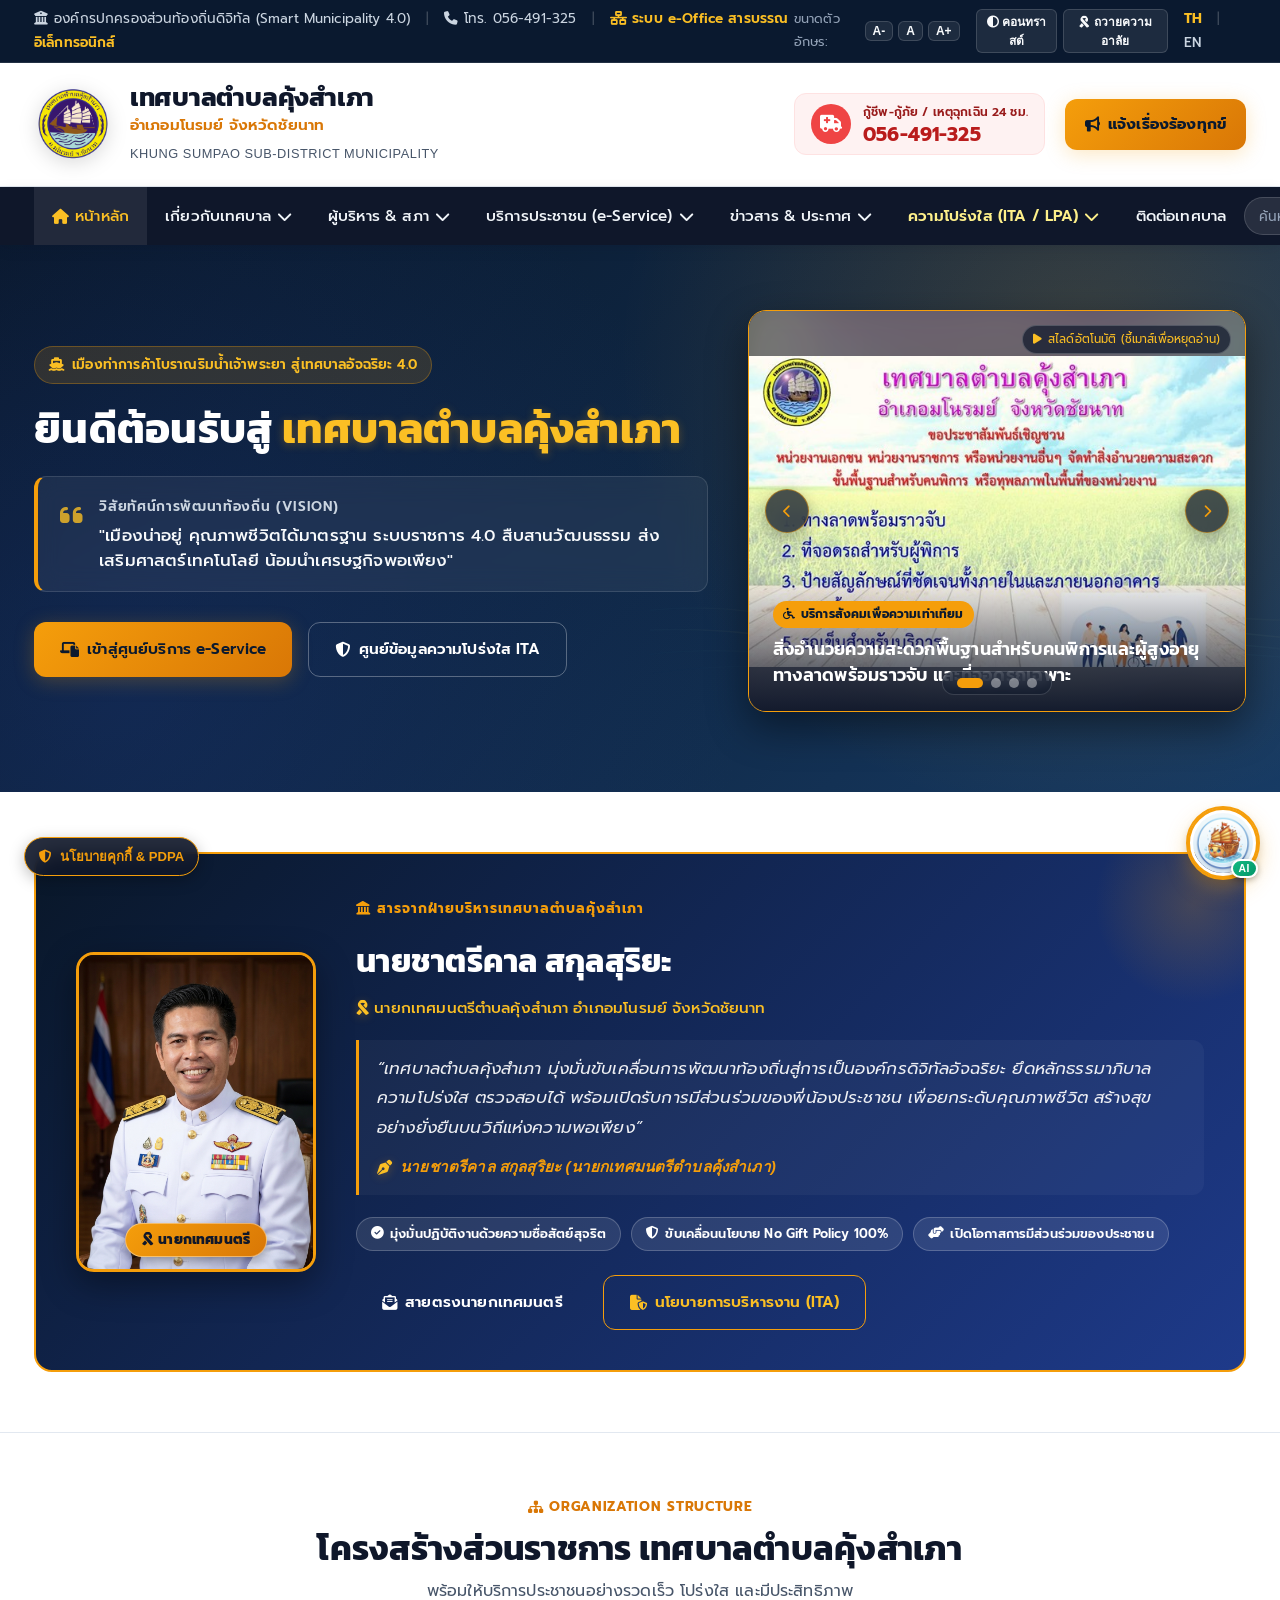
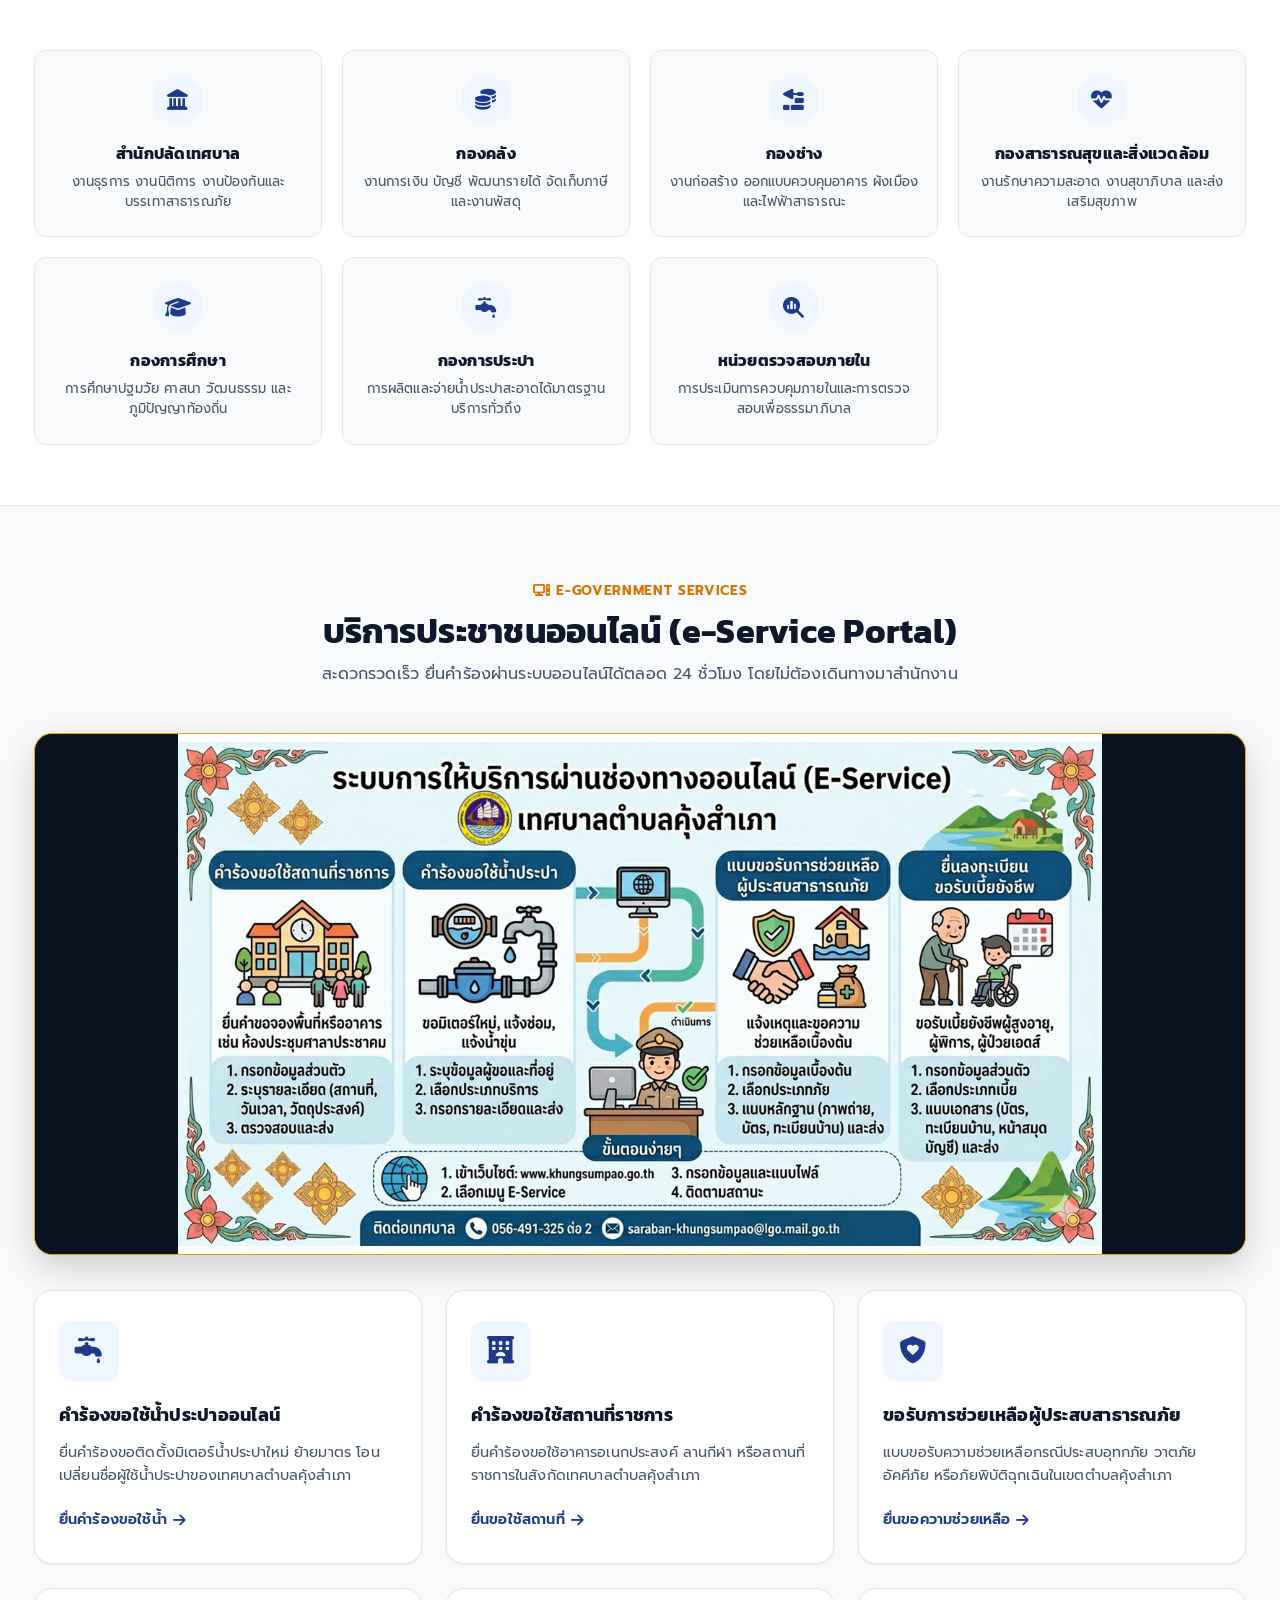
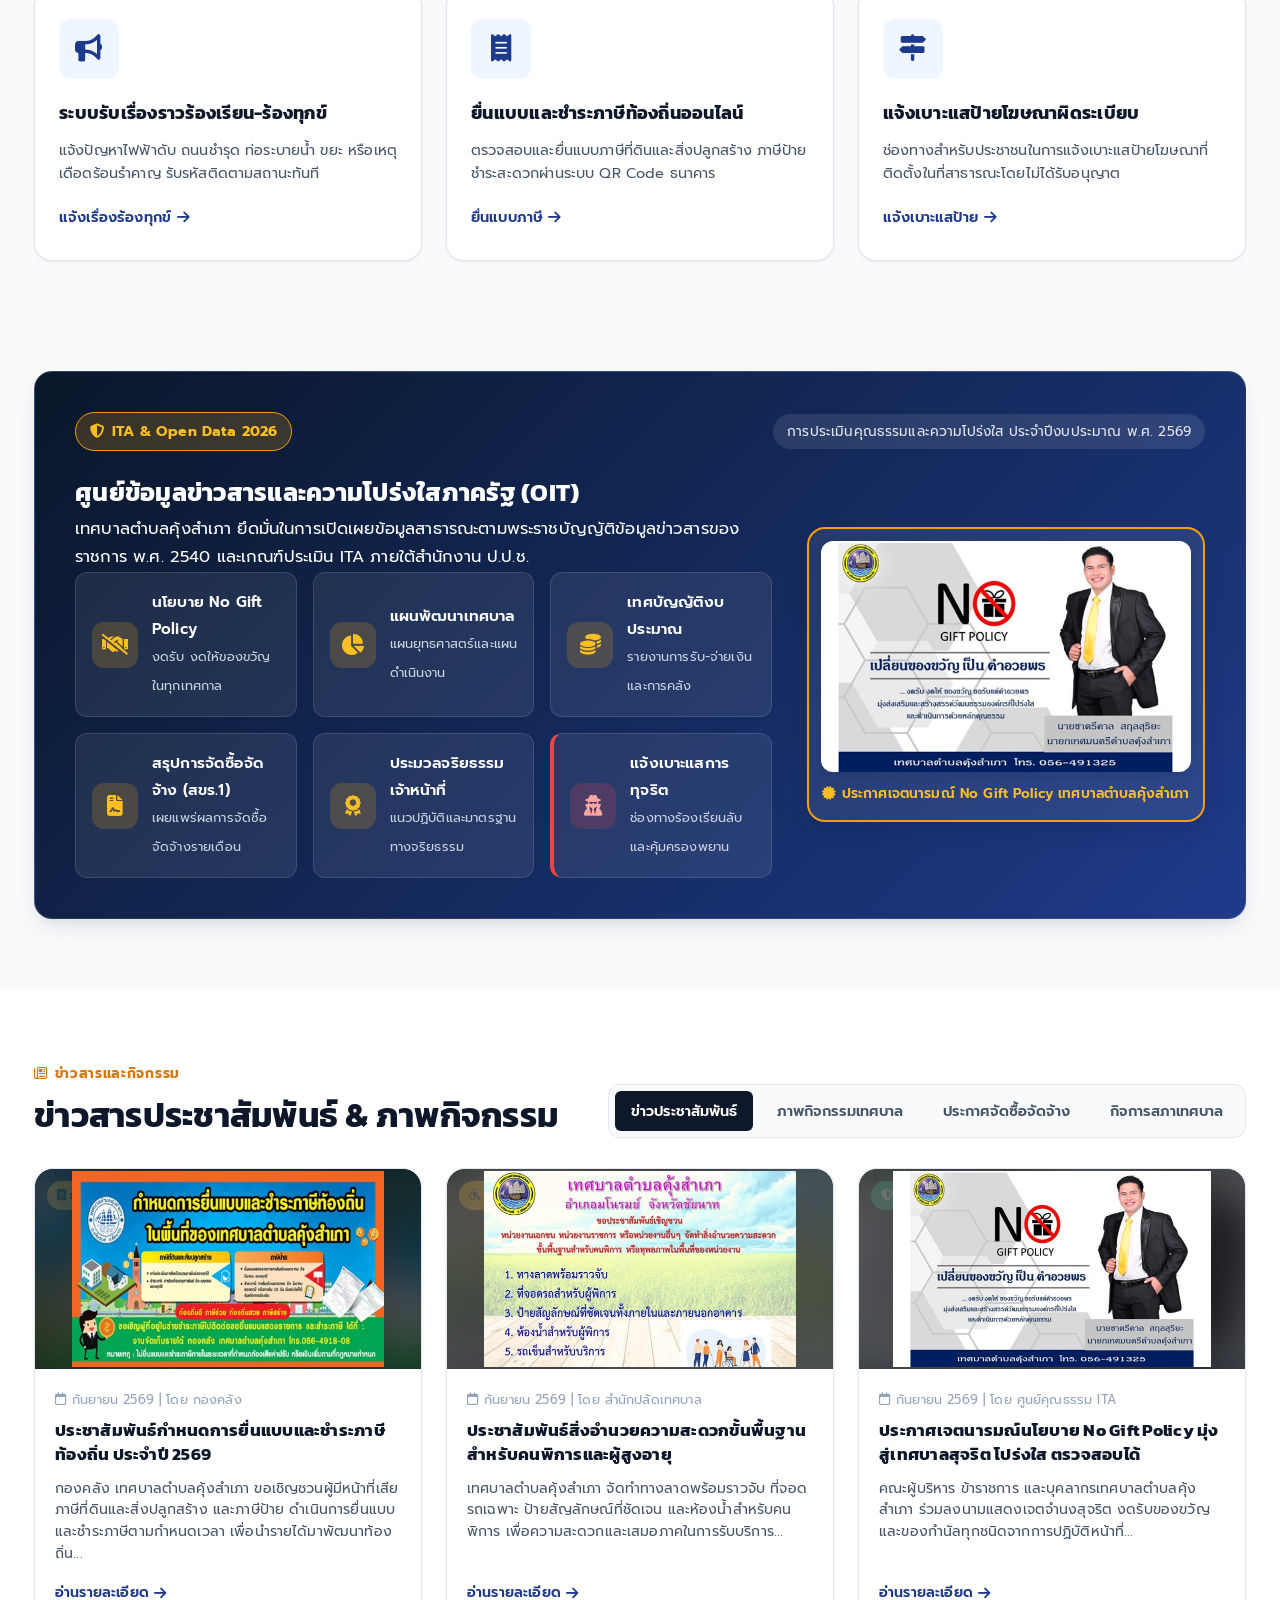
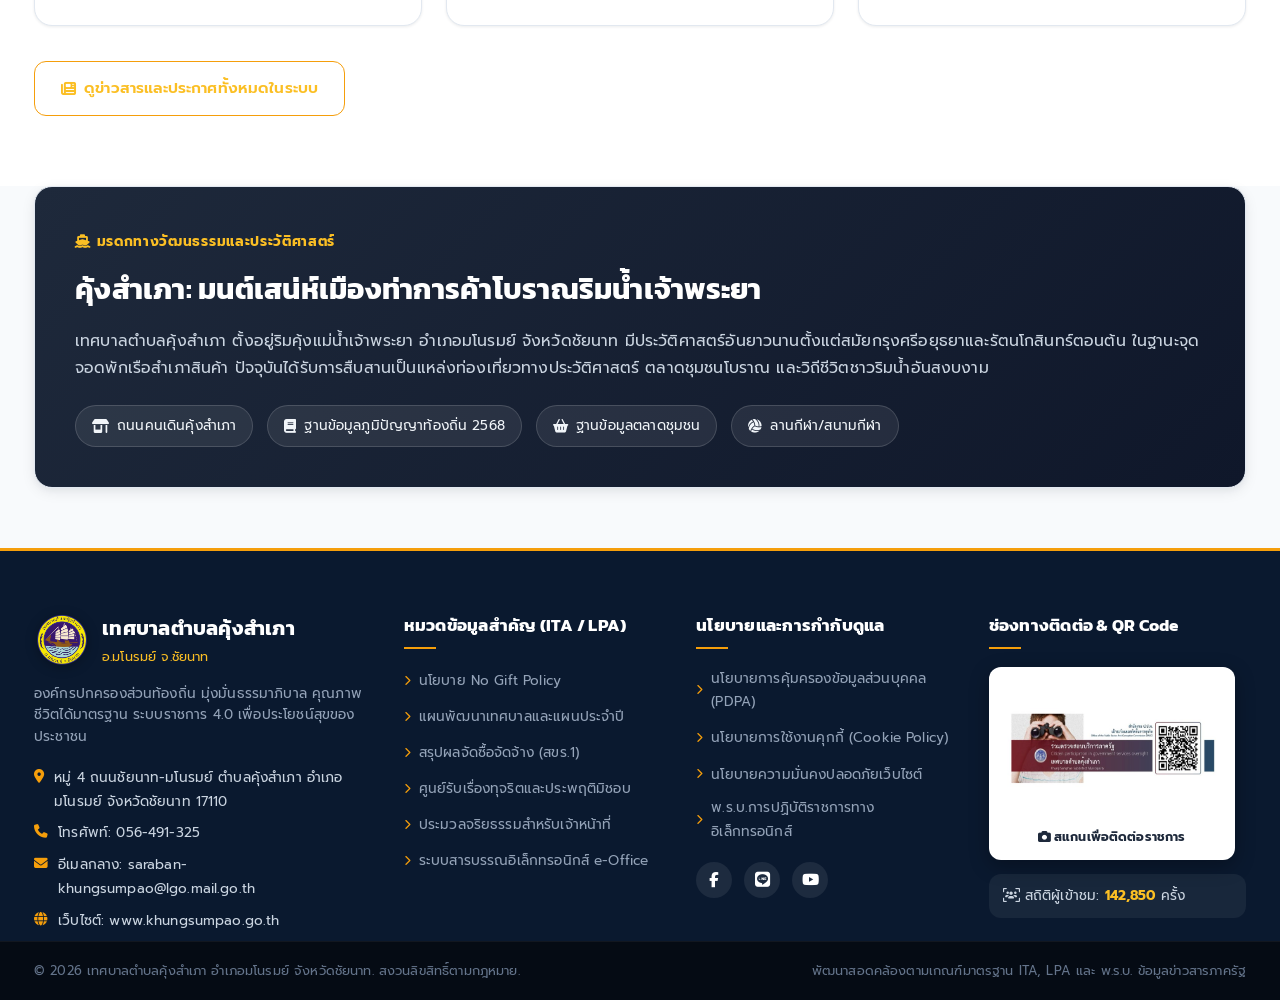
==== commit 442d5af0: "feat: redesign Nong Sumpao AI with cute circular junk ship mascot icon" ====
--- a/index.html
+++ b/index.html
@@ -608,39 +608,58 @@
         </div>
     </section>
 
-    <!-- 11. AI Civic Assistant Widget ("น้องสำเภา AI" ผู้ช่วยอัจฉริยะ) -->
+        <!-- 11. Cute Nong Sumpao AI Civic Assistant Widget (น้องสำเภา AI เรือสำเภาน้อย) -->
     <div class="ai-widget-wrapper" id="aiWidget">
-        <div class="ai-chat-window" id="aiChatWindow">
+        <!-- AI Chat Window -->
+        <div class="ai-chat-window" id="aiChatWindow" aria-hidden="true">
             <div class="ai-chat-header">
-                <div class="ai-avatar"><i class="fa-solid fa-robot"></i></div>
-                <div class="ai-header-info">
-                    <h4>น้องสำเภา AI (Civic Assistant)</h4>
-                    <span>ผู้ช่วยอัจฉริยะเทศบาลตำบลคุ้งสำเภา</span>
-                </div>
-                <button class="ai-close-btn" id="aiCloseBtn"><i class="fa-solid fa-xmark"></i></button>
+                <div class="ai-header-profile">
+                    <div class="ai-mascot-avatar">
+                        <img src="assets/images/nong_sumpao_mascot.png" alt="น้องสำเภา AI เรือสำเภาน้อย">
+                        <span class="ai-online-indicator"></span>
+                    </div>
+                    <div class="ai-header-info">
+                        <h4 style="margin:0; font-size:1.02rem; font-weight:700; color:#fff;">น้องสำเภา AI</h4>
+                        <span style="font-size:0.75rem; color:var(--gold-light);"><i class="fa-solid fa-circle" style="color:#10b981; font-size:0.6rem;"></i> ผู้ช่วยอัจฉริยะเทศบาลตำบลคุ้งสำเภา</span>
+                    </div>
+                </div>
+                <button class="ai-close-btn" id="aiCloseBtn" aria-label="ปิดหน้าต่าง">&times;</button>
             </div>
             <div class="ai-chat-body" id="aiChatBody">
                 <div class="ai-msg bot">
-                    <p>สวัสดีครับ! ผมคือ <strong>น้องสำเภา AI</strong> ผู้ช่วยอัจฉริยะ ยินดีให้ข้อมูลบริการประชาชน นโยบาย ITA หรือค้นหาเอกสารราชการครับ วันนี้มีอะไรให้ผมช่วยไหมครับ?</p>
+                    <div class="ai-msg-avatar">
+                        <img src="assets/images/nong_sumpao_mascot.png" alt="น้องสำเภา">
+                    </div>
+                    <div class="ai-msg-bubble">
+                        <p>สวัสดีครับ! ผมคือ <strong>"น้องสำเภา AI"</strong> เรือสำเภาน้อยผู้ช่วยอัจฉริยะประจำเทศบาลตำบลคุ้งสำเภา มีข้อสงสัยเรื่องขอน้ำประปา ชำระภาษี ร้องเรียน หรือบริการ e-Service สอบถามผมได้เลยครับ!</p>
+                    </div>
                 </div>
                 <div class="ai-chips">
-                    <button class="chip" data-query="ขอน้ำประปา">💧 คำร้องขอน้ำประปา</button>
-                    <button class="chip" data-query="ขั้นตอนยื่นคำร้องทุกข์">📢 ร้องเรียนร้องทุกข์</button>
-                    <button class="chip" data-query="ชำระภาษีที่ดิน">💰 ยื่นแบบชำระภาษี</button>
-                    <button class="chip" data-query="นโยบาย No Gift Policy">🛡️ นโยบาย No Gift Policy</button>
-                    <button class="chip" data-query="เบอร์โทรติดต่อ">📞 เบอร์โทรเทศบาล</button>
+                    <button class="chip" data-query="ขอน้ำประปา">🚰 ขอน้ำประปาออนไลน์</button>
+                    <button class="chip" data-query="ร้องเรียนร้องทุกข์">📢 แจ้งเรื่องร้องเรียน</button>
+                    <button class="chip" data-query="ชำระภาษี">💰 ชำระภาษีท้องถิ่น</button>
+                    <button class="chip" data-query="No Gift Policy">🛡️ นโยบาย No Gift</button>
+                    <button class="chip" data-query="ติดต่อเทศบาล">📞 เบอร์ติดต่อทุกกอง</button>
                 </div>
             </div>
             <div class="ai-chat-footer">
-                <input type="text" id="aiInput" placeholder="พิมพ์คำถาม หรือเรื่องที่ต้องการติดต่อ...">
-                <button id="aiSendBtn"><i class="fa-solid fa-paper-plane"></i></button>
-            </div>
-        </div>
-        <button class="ai-fab" id="aiFab" title="ปรึกษาน้องสำเภา AI">
-            <i class="fa-solid fa-comment-dots"></i>
-            <span class="ai-fab-label">น้องสำเภา AI</span>
+                <input type="text" id="aiInput" placeholder="พิมพ์คำถามของคุณที่นี่..." aria-label="พิมพ์ข้อความ">
+                <button type="button" id="aiSendBtn" aria-label="ส่งข้อความ"><i class="fa-solid fa-paper-plane"></i></button>
+            </div>
+        </div>
+
+        <!-- Cute Round Mascot Floating Action Button (FAB) -->
+        <button class="ai-round-mascot-fab" id="aiFab" title="พูดคุยกับน้องสำเภา AI" aria-label="น้องสำเภา AI ผู้ช่วยอัจฉริยะ">
+            <div class="ai-mascot-img-wrap">
+                <img src="assets/images/nong_sumpao_mascot.png" alt="น้องสำเภา AI" class="nong-sumpao-img">
+                <span class="ai-pulse-ring"></span>
+                <span class="ai-live-badge">AI</span>
+            </div>
+            <span class="ai-fab-tooltip">คุยกับน้องสำเภา AI ⛵</span>
         </button>
     </div>
+
+
 
     <!-- 12. Official Footer (มาตรฐานเว็บไซต์หน่วยงานรัฐตาม พ.ร.บ. ข้อมูลข่าวสาร & PDPA) -->
     <footer class="main-footer" id="contact">
--- a/assets/css/style.css
+++ b/assets/css/style.css
@@ -3902,3 +3902,224 @@
         text-align: center;
     }
 }
+
+
+/* CUTE NONG SUMPAO AI MASCOT FLOATING BUTTON */
+.ai-widget-wrapper {
+    position: fixed;
+    bottom: 24px;
+    right: 24px;
+    z-index: 99990;
+    font-family: var(--font-main);
+}
+
+.ai-round-mascot-fab {
+    position: relative;
+    width: 66px;
+    height: 66px;
+    border-radius: 50%;
+    background: transparent;
+    border: none;
+    cursor: pointer;
+    padding: 0;
+    display: flex;
+    align-items: center;
+    justify-content: center;
+    transition: transform 0.35s cubic-bezier(0.175, 0.885, 0.32, 1.275);
+    outline: none;
+    -webkit-tap-highlight-color: transparent;
+}
+
+.ai-mascot-img-wrap {
+    position: relative;
+    width: 100%;
+    height: 100%;
+    border-radius: 50%;
+    overflow: visible;
+    box-shadow: 0 10px 25px rgba(245, 158, 11, 0.45), 0 4px 12px rgba(15, 23, 42, 0.28);
+    transition: transform 0.3s ease, box-shadow 0.3s ease;
+}
+
+.nong-sumpao-img {
+    width: 100%;
+    height: 100%;
+    border-radius: 50%;
+    object-fit: cover;
+    display: block;
+    border: 3px solid #ffffff;
+    box-shadow: 0 0 0 2.5px var(--gold);
+    background: #ffffff;
+    animation: gentleWiggle 6s ease-in-out infinite;
+}
+
+@keyframes gentleWiggle {
+    0%, 100% { transform: rotate(0deg) scale(1); }
+    25% { transform: rotate(3deg) scale(1.02); }
+    75% { transform: rotate(-3deg) scale(0.98); }
+}
+
+/* Pulsing Golden Energy Ring */
+.ai-pulse-ring {
+    position: absolute;
+    top: -4px; left: -4px; right: -4px; bottom: -4px;
+    border-radius: 50%;
+    border: 2px solid var(--gold);
+    animation: mascotPulse 2.2s cubic-bezier(0.25, 0.46, 0.45, 0.94) infinite;
+    pointer-events: none;
+}
+
+@keyframes mascotPulse {
+    0% { transform: scale(0.95); opacity: 0.9; }
+    50% { transform: scale(1.18); opacity: 0.3; }
+    100% { transform: scale(1.38); opacity: 0; }
+}
+
+/* Cute AI Tag Badge on Mascot */
+.ai-live-badge {
+    position: absolute;
+    bottom: -2px;
+    right: -2px;
+    background: linear-gradient(135deg, #10b981, #059669);
+    color: #ffffff;
+    font-size: 0.65rem;
+    font-weight: 800;
+    padding: 2px 6px;
+    border-radius: var(--radius-full);
+    border: 2px solid #ffffff;
+    box-shadow: 0 2px 6px rgba(0, 0, 0, 0.3);
+    letter-spacing: 0.5px;
+}
+
+/* Tooltip on Hover */
+.ai-fab-tooltip {
+    position: absolute;
+    right: 78px;
+    top: 50%;
+    transform: translateY(-50%) translateX(10px);
+    background: #091729;
+    color: #ffffff;
+    font-size: 0.85rem;
+    font-weight: 600;
+    padding: 7px 14px;
+    border-radius: var(--radius-full);
+    border: 1px solid var(--gold);
+    box-shadow: 0 6px 18px rgba(0, 0, 0, 0.25);
+    white-space: nowrap;
+    opacity: 0;
+    visibility: hidden;
+    transition: transform 0.25s ease, opacity 0.25s ease, visibility 0.25s;
+    pointer-events: none;
+}
+
+.ai-fab-tooltip::after {
+    content: '';
+    position: absolute;
+    right: -6px;
+    top: 50%;
+    transform: translateY(-50%);
+    border-left: 6px solid #091729;
+    border-top: 5px solid transparent;
+    border-bottom: 5px solid transparent;
+}
+
+.ai-round-mascot-fab:hover .ai-fab-tooltip {
+    opacity: 1;
+    visibility: visible;
+    transform: translateY(-50%) translateX(0);
+}
+
+.ai-round-mascot-fab:hover .ai-mascot-img-wrap {
+    transform: scale(1.1) rotate(4deg);
+    box-shadow: 0 14px 30px rgba(245, 158, 11, 0.5), 0 6px 16px rgba(15, 23, 42, 0.4);
+}
+
+.ai-round-mascot-fab:active {
+    transform: scale(0.94);
+}
+
+/* Chat Header Mascot Avatar */
+.ai-header-profile {
+    display: flex;
+    align-items: center;
+    gap: 12px;
+}
+
+.ai-mascot-avatar {
+    position: relative;
+    width: 44px;
+    height: 44px;
+    border-radius: 50%;
+    flex-shrink: 0;
+}
+
+.ai-mascot-avatar img {
+    width: 100%;
+    height: 100%;
+    border-radius: 50%;
+    border: 2px solid var(--gold);
+    object-fit: cover;
+    background: #ffffff;
+}
+
+.ai-online-indicator {
+    position: absolute;
+    bottom: 0;
+    right: 0;
+    width: 12px;
+    height: 12px;
+    background: #10b981;
+    border: 2px solid #ffffff;
+    border-radius: 50%;
+}
+
+/* Bot Message Avatar in Chat */
+.ai-msg.bot {
+    display: flex;
+    align-items: flex-start;
+    gap: 10px;
+    background: var(--bg-surface);
+    color: var(--text-main);
+    align-self: flex-start;
+    border: 1px solid var(--border-color);
+    border-bottom-left-radius: 4px;
+}
+
+.ai-msg-avatar {
+    width: 34px;
+    height: 34px;
+    border-radius: 50%;
+    flex-shrink: 0;
+    margin-top: 2px;
+}
+
+.ai-msg-avatar img {
+    width: 100%;
+    height: 100%;
+    border-radius: 50%;
+    border: 1.5px solid var(--gold);
+    object-fit: cover;
+    background: #ffffff;
+}
+
+.ai-msg-bubble {
+    flex: 1;
+}
+
+@media (max-width: 768px) {
+    .ai-widget-wrapper {
+        bottom: 16px;
+        right: 16px;
+    }
+    .ai-round-mascot-fab {
+        width: 56px;
+        height: 56px;
+    }
+    .ai-fab-tooltip {
+        display: none;
+    }
+    .ai-chat-window {
+        width: calc(100vw - 32px);
+        right: 0;
+        bottom: 68px;
+    }
+}
